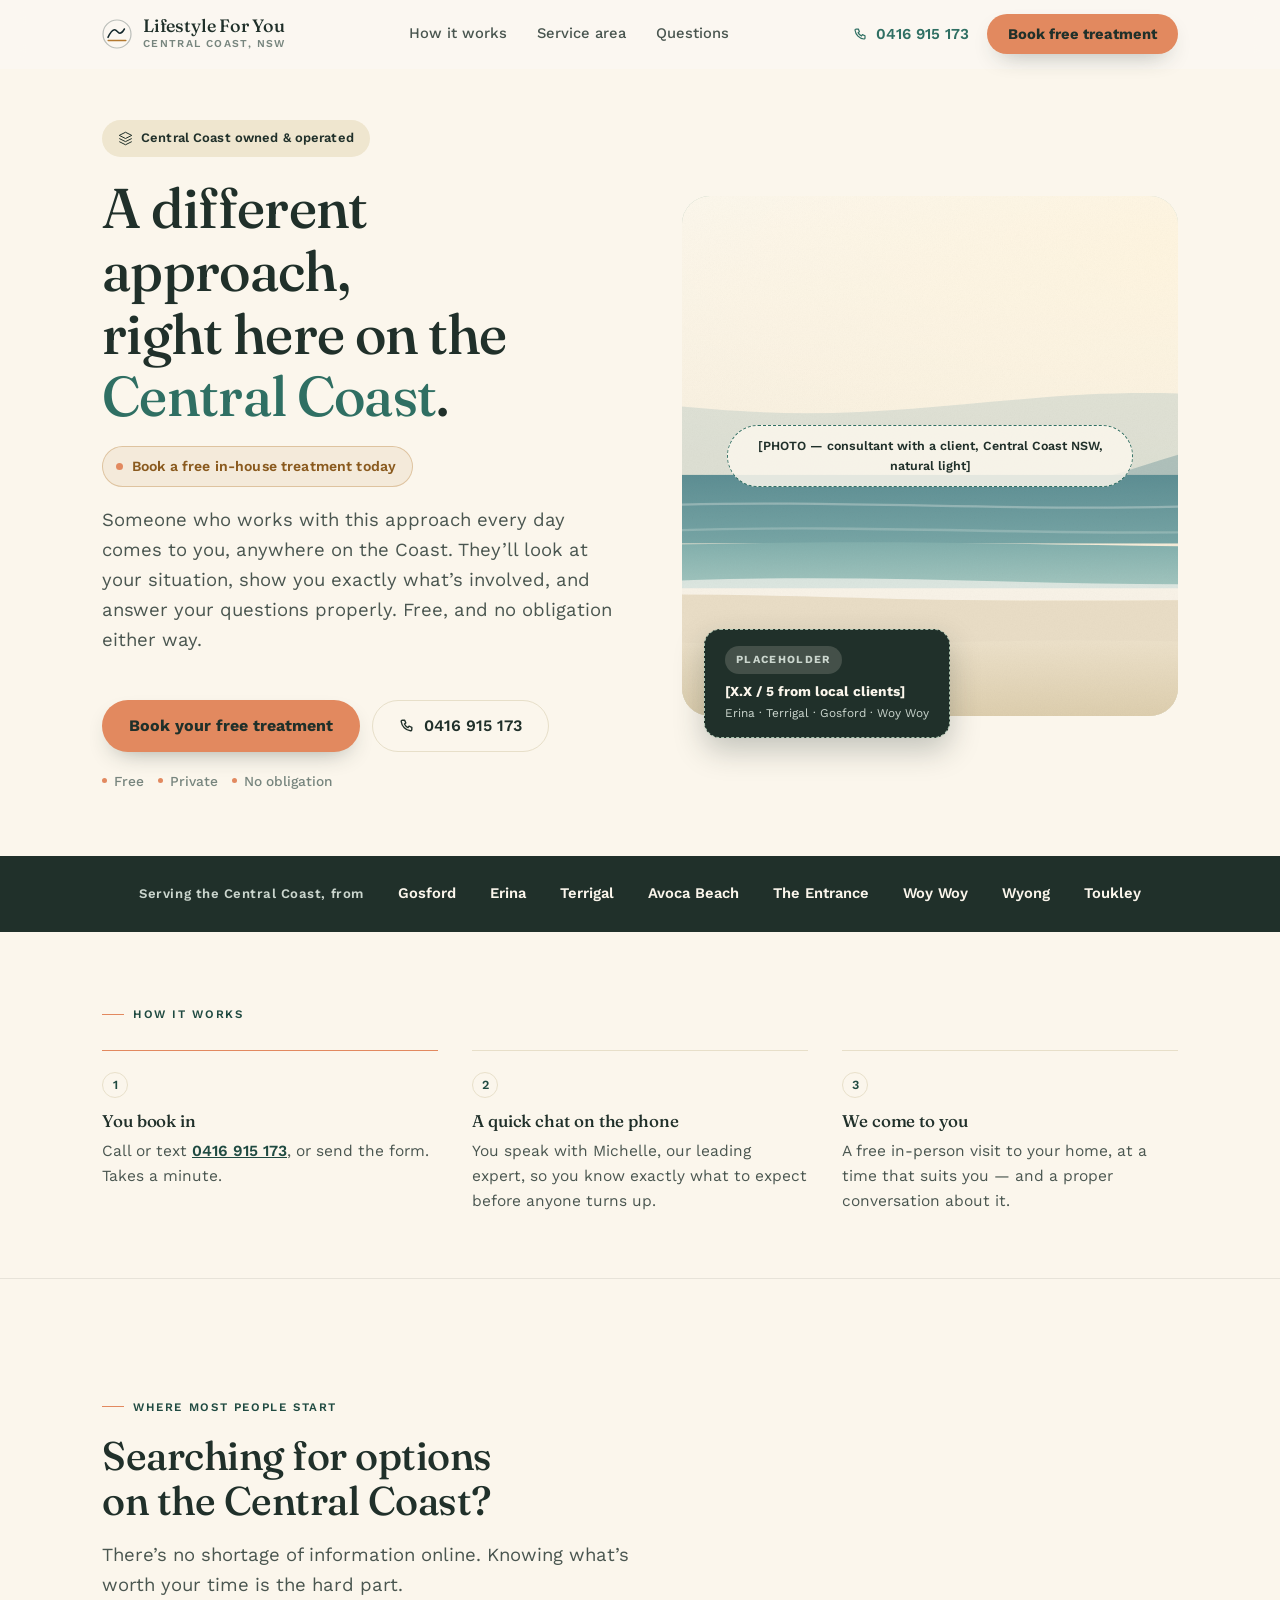
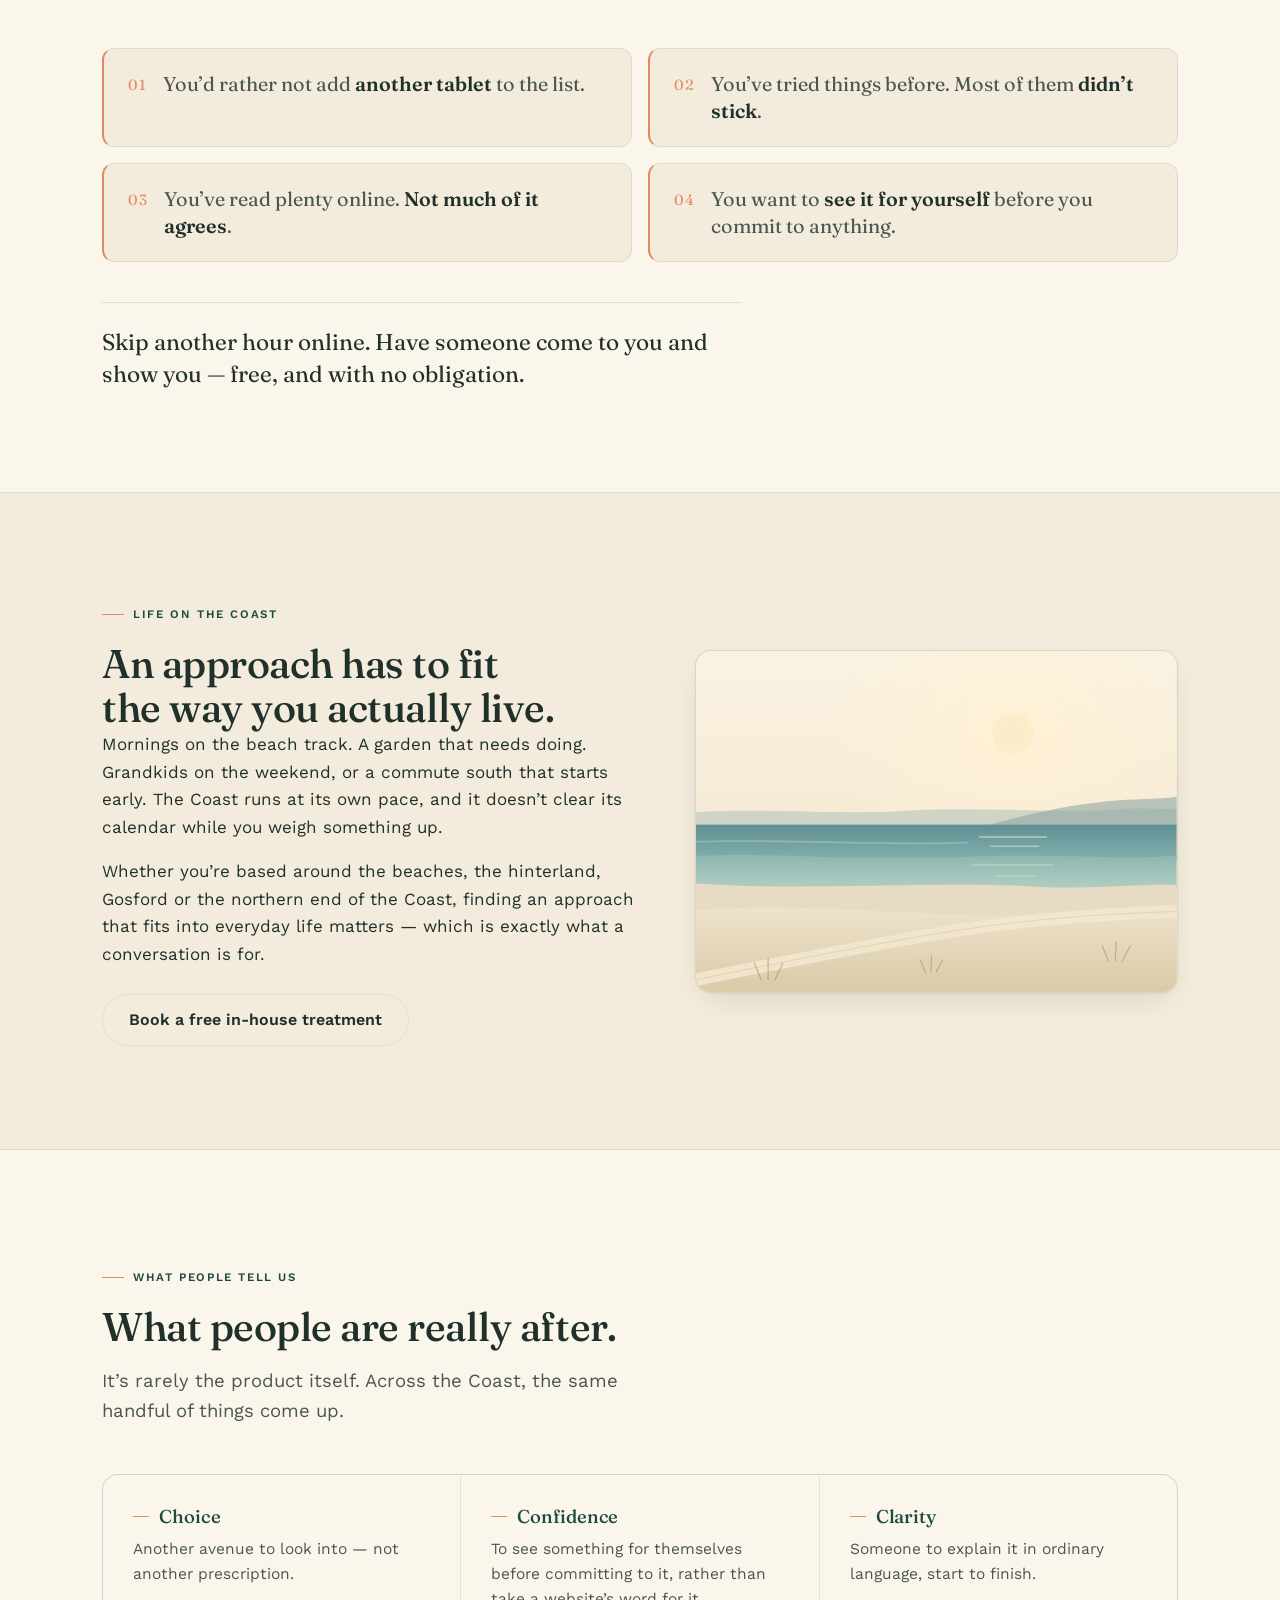
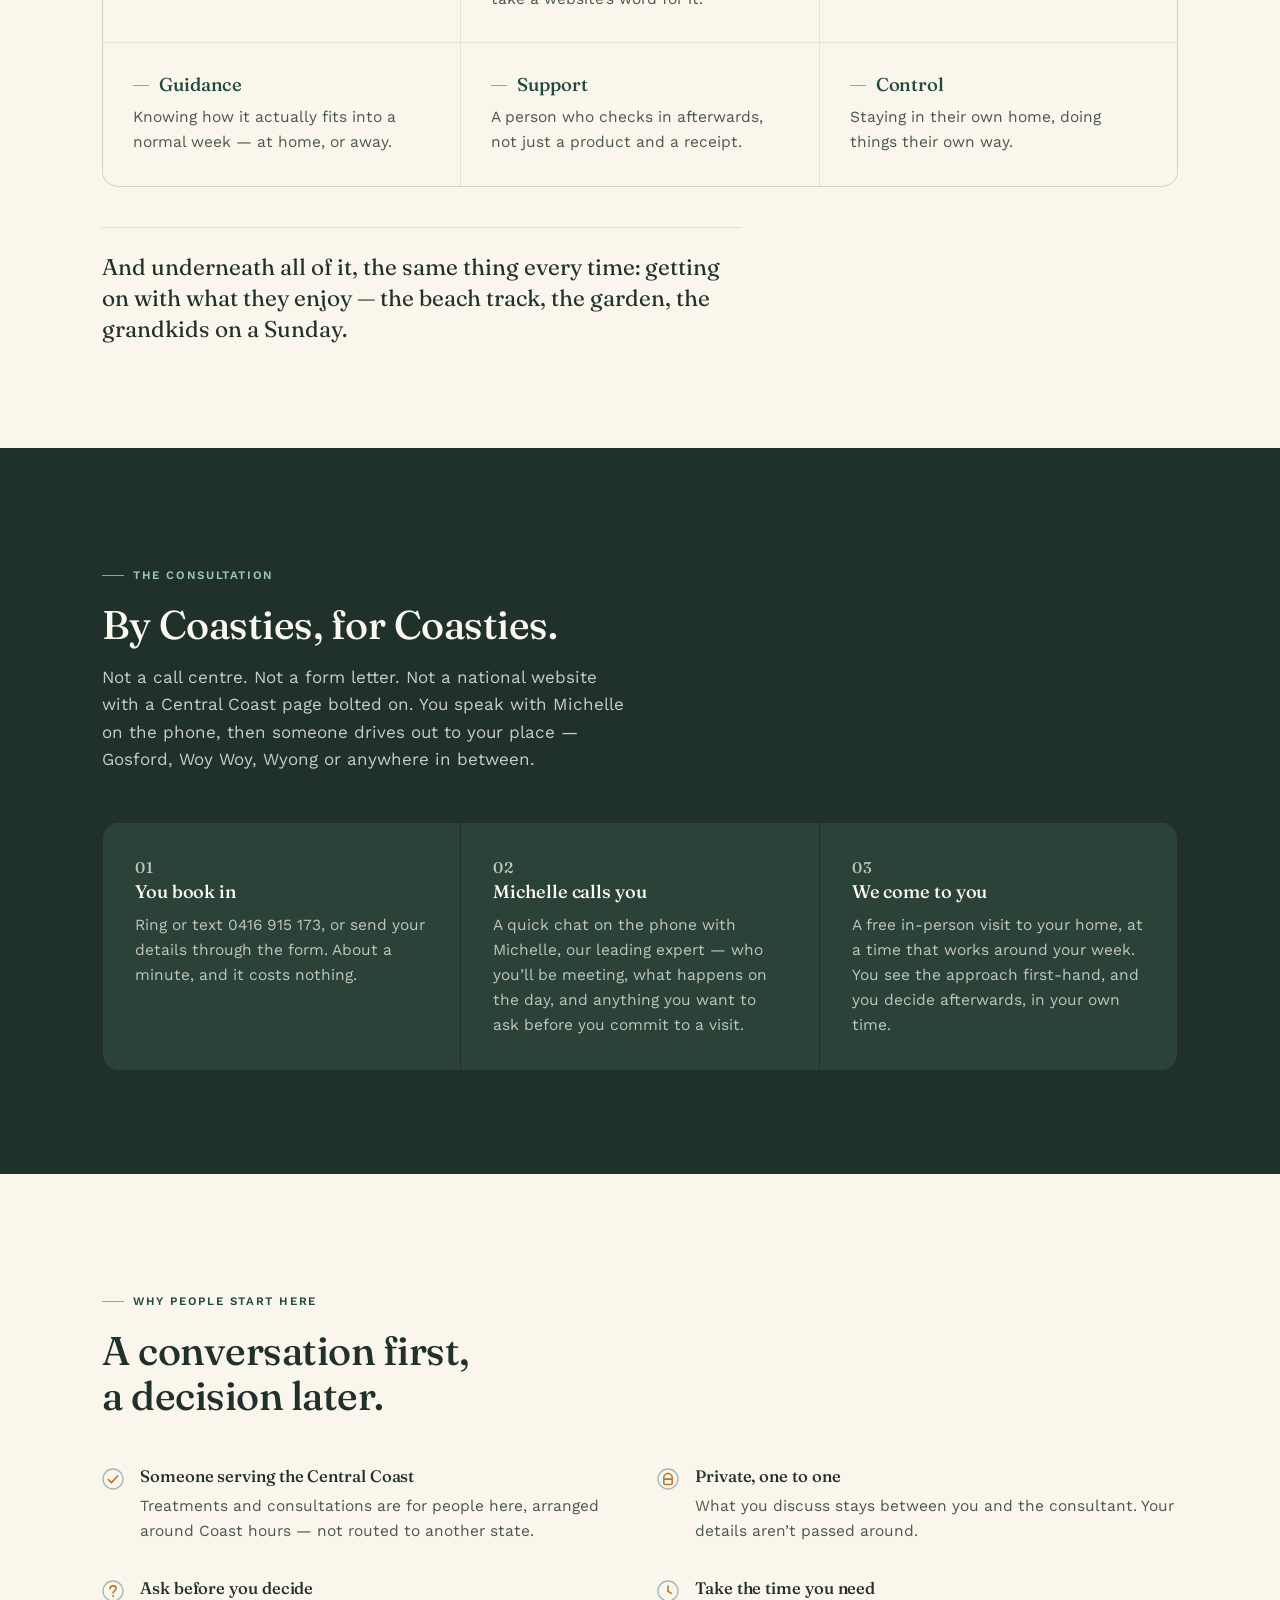
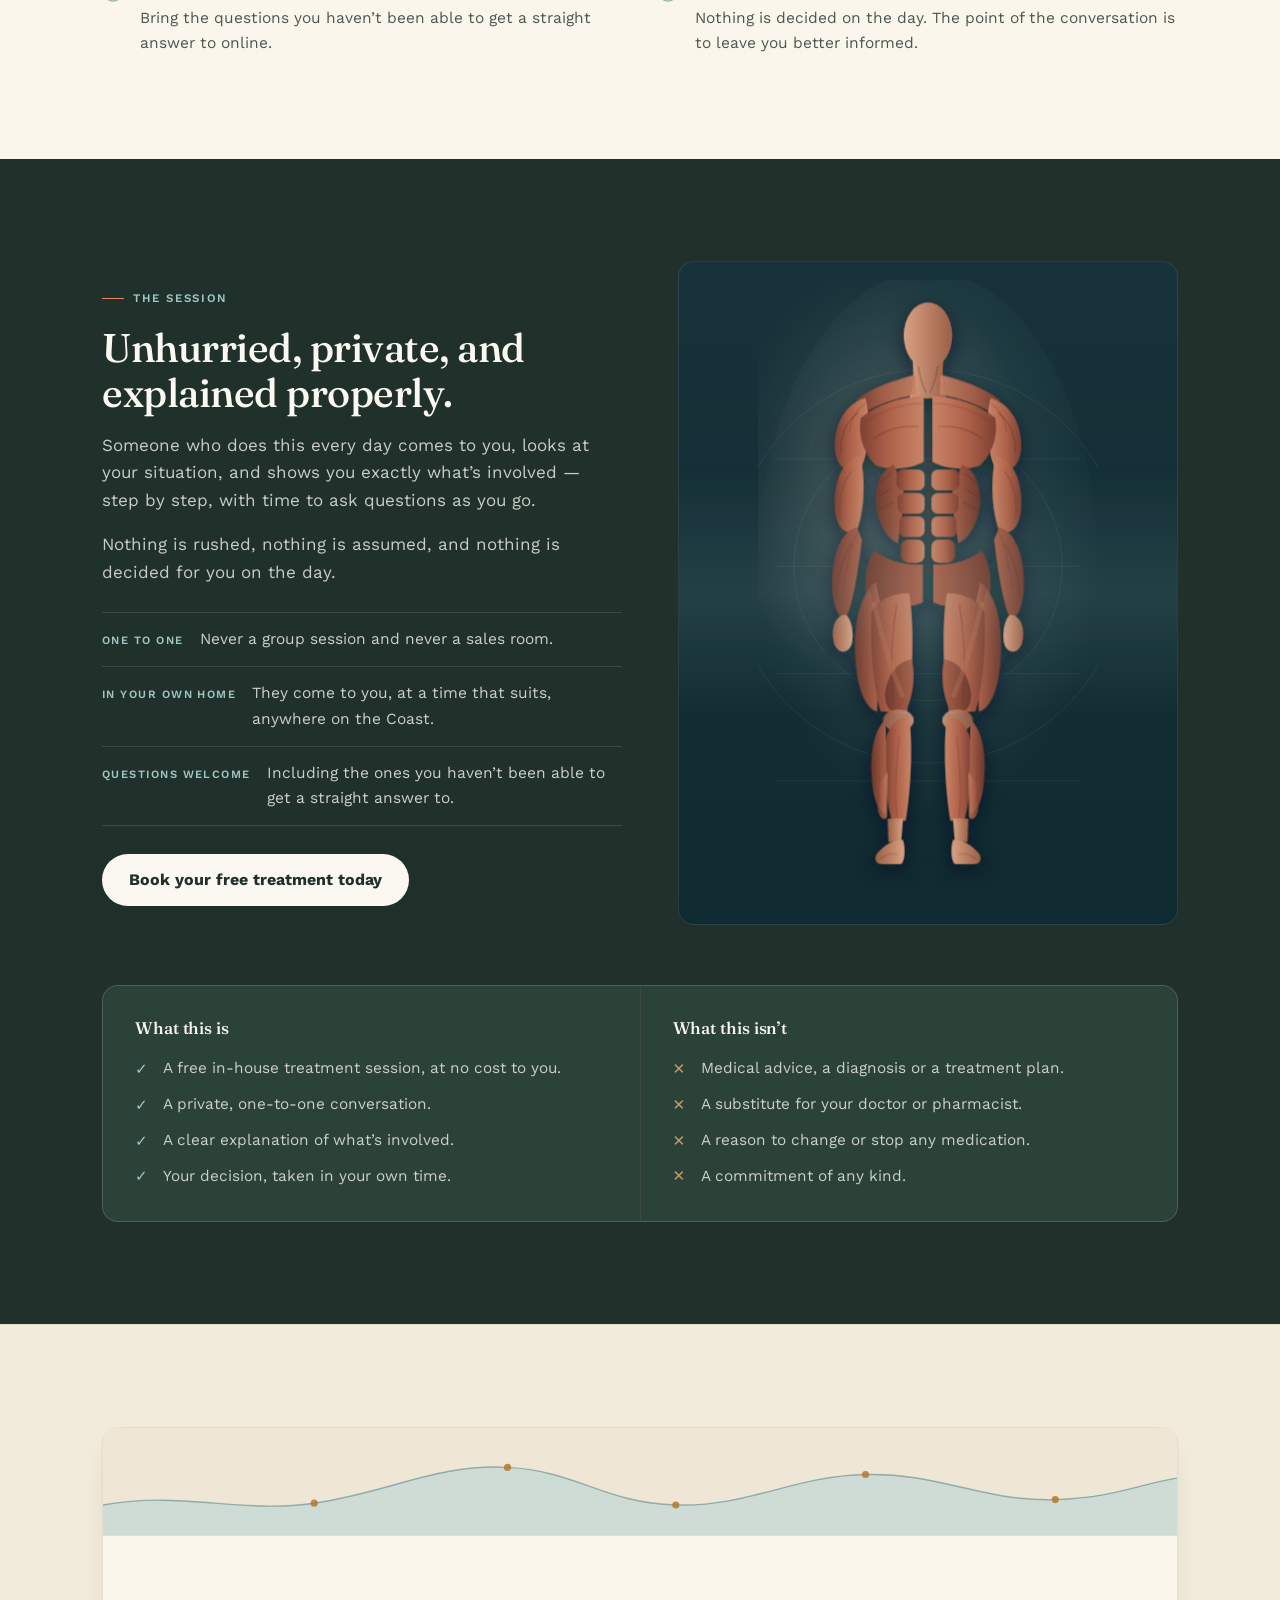
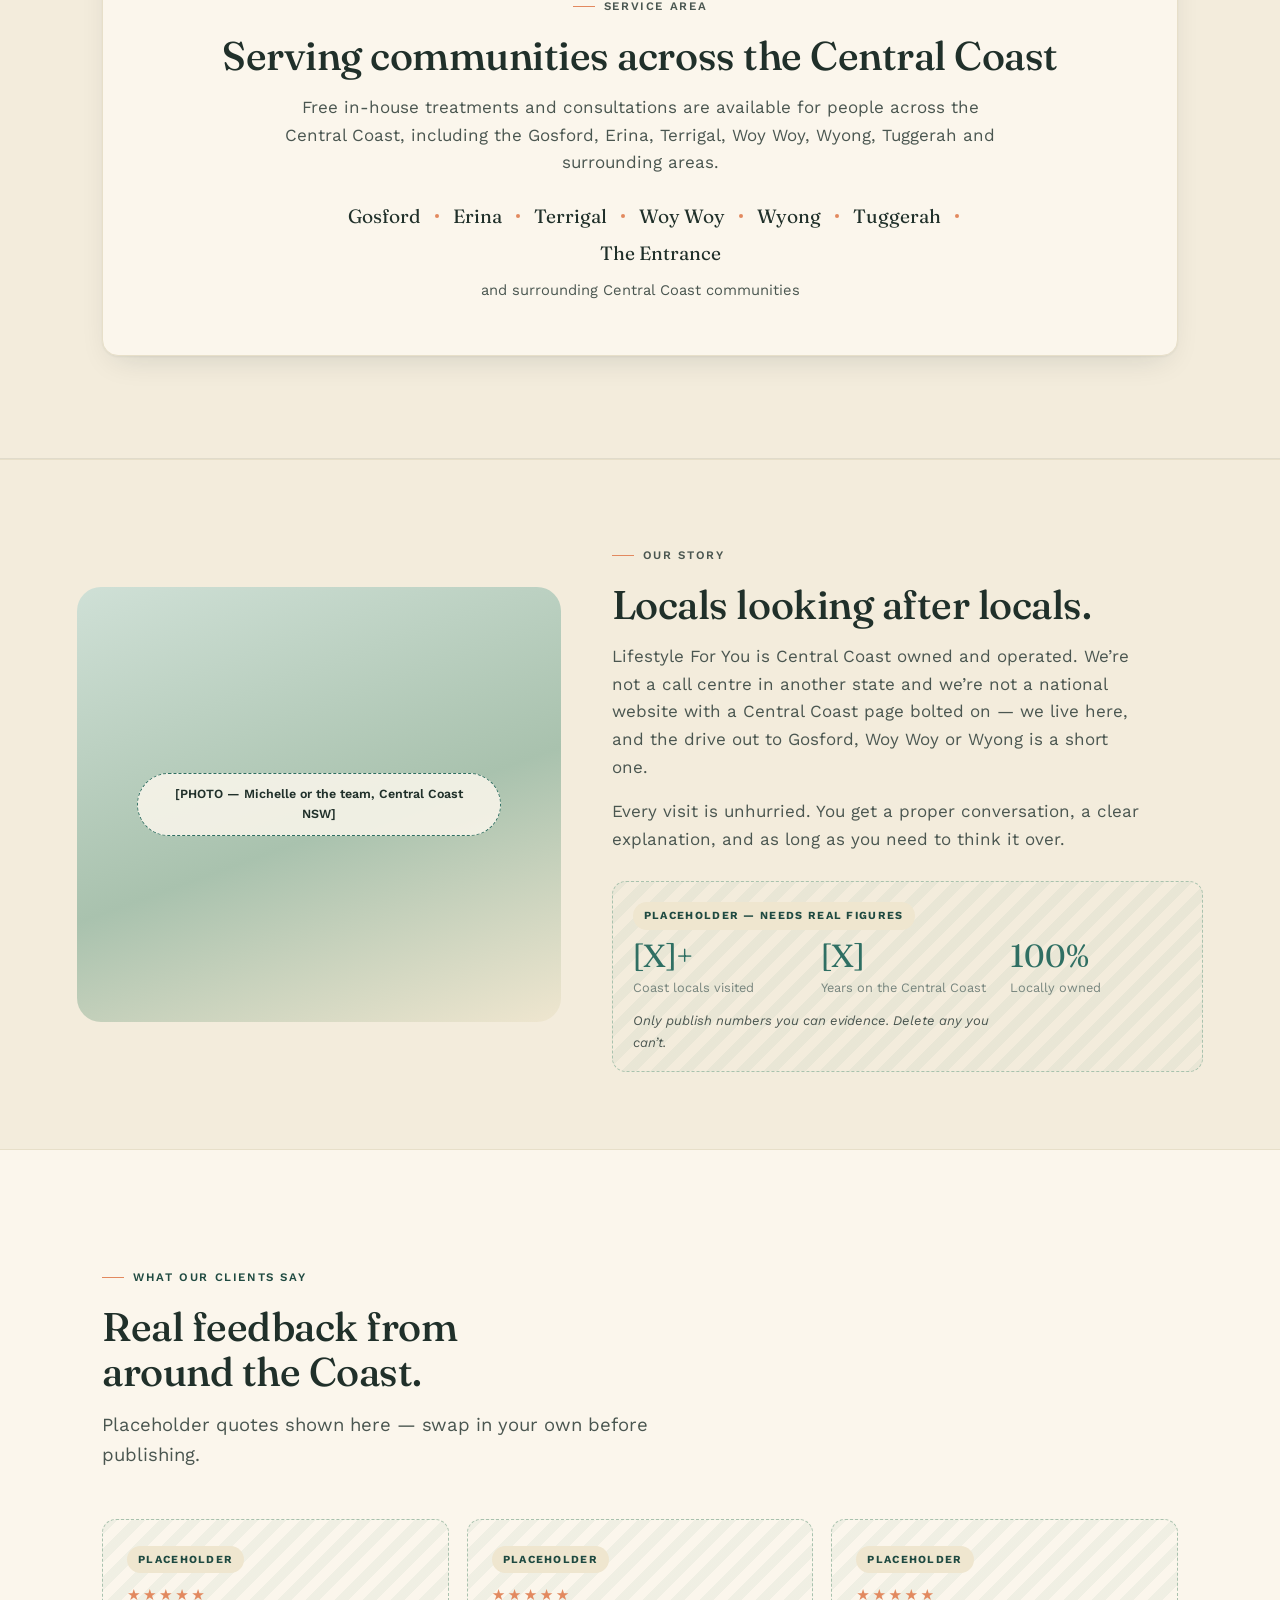
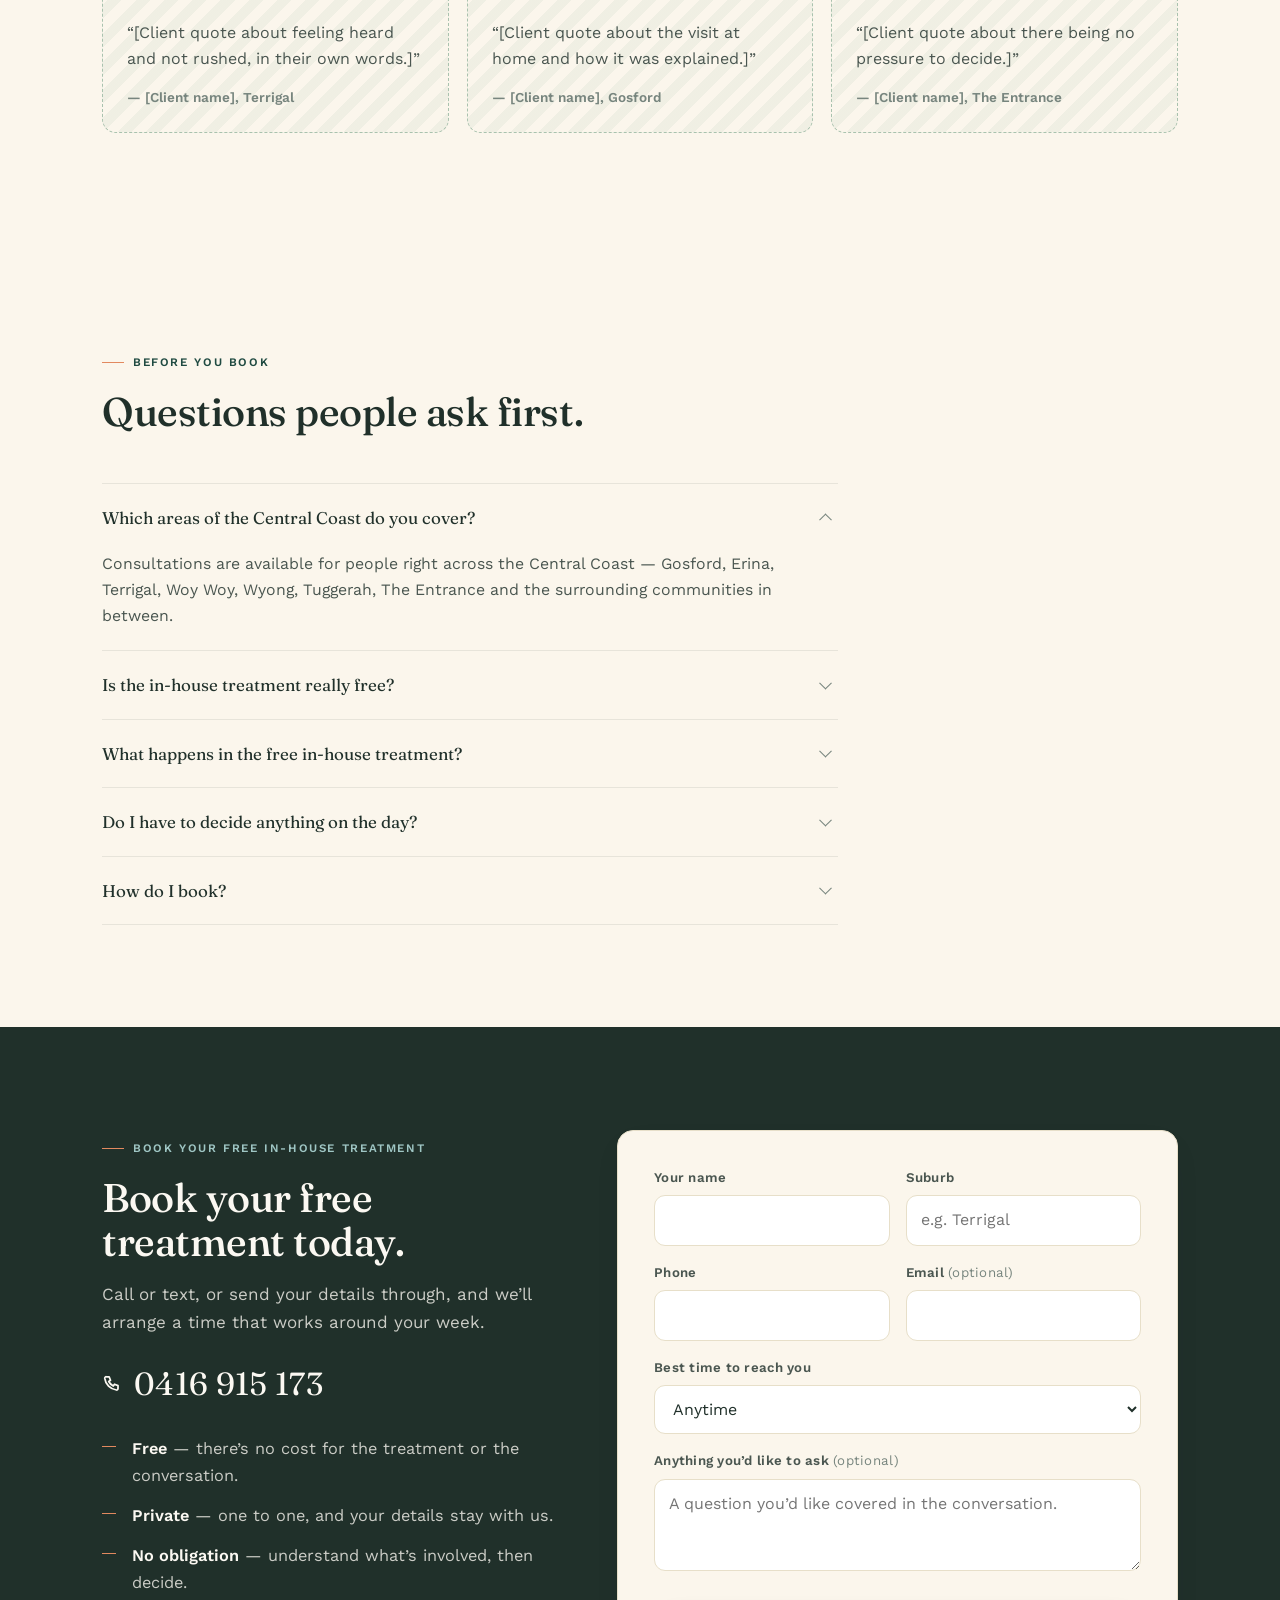
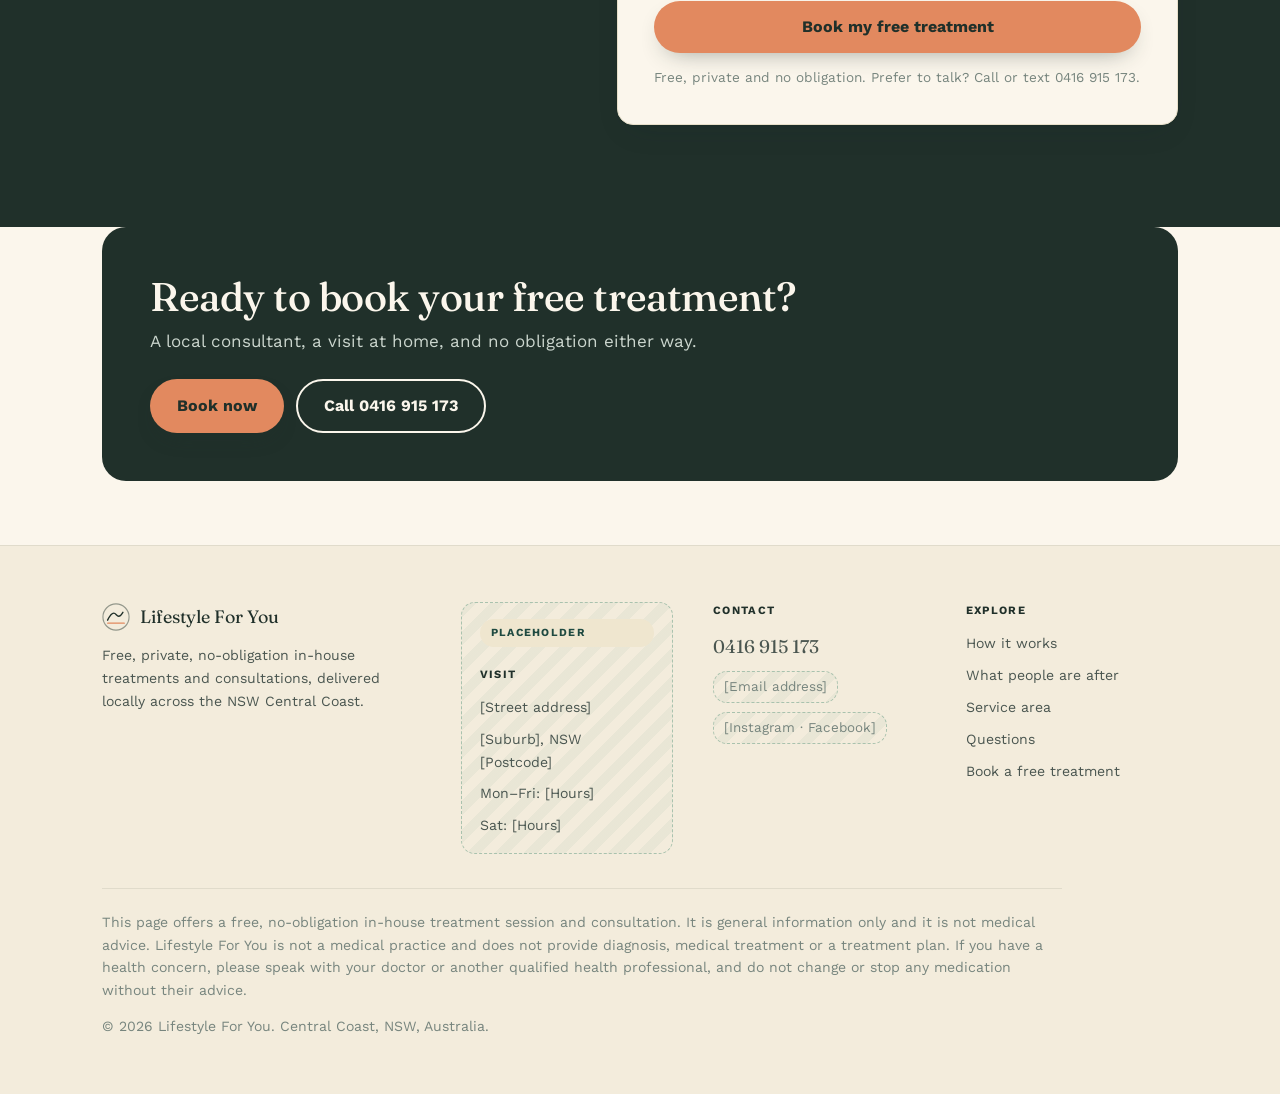
==== central-coast/index.html @ b1011943 "Rebuild the page on the supplied design Palette and type now follow the supplied template: eucalypt " ====
<!doctype html>
<html lang="en-AU">
<head>
<meta charset="utf-8">
<meta name="viewport" content="width=device-width, initial-scale=1">

<!-- =====================================================================
     CENTRAL COAST NSW — FREE CONSULTATION LANDING PAGE

     A local lead-generation page for people on the NSW Central Coast.
     The single conversion goal is a booked free, private, no-obligation
     consultation.

     COMPLIANCE NOTE (read before editing copy)
     This page deliberately makes NO therapeutic claim of any kind. It does
     not name, describe or imply a product, does not mention a condition,
     symptom, outcome or benefit, and never promises relief, treatment or
     recovery. Every call to action is about the CONVERSATION, not an
     outcome. Australian therapeutic-goods advertising rules are the reason
     for that restraint — any claim added here has to be separately
     authorised and substantiated before it goes live.

     Nothing on this page is invented. There is no street address, no
     clinic, no opening hours, no review, no award, no customer count, no
     "years serving the Coast", no affiliation. If those become genuinely
     available they must be reviewed for compliance before inclusion.

     TO CONFIGURE (search for CONFIGURE):
       1. FORM_ENDPOINT  — in the script at the foot of this file. STILL EMPTY.
                           Until it is set there is no inbox to deliver to
                           (no email address was supplied), so the form hands
                           the visitor straight to the phone instead of
                           silently losing the lead. See the script.
       2. The canonical URL and og:url below.

     Already configured: business name "Lifestyle For You", phone
     0416 915 173. There is deliberately no email address anywhere on the
     page, because none was supplied.
     ===================================================================== -->

<!-- PARKED, NOT LIVE. This page has nothing to do with Cupco — it only
     shares this repository for now. While it sits under the Cupco domain it
     must stay out of search, or it competes with, and confuses, cupco.com.au.
     REMOVE this tag the moment the page moves to its own domain: local SEO is
     a core requirement of the brief and noindex cancels all of it. -->
<meta name="robots" content="noindex, nofollow">

<title>Free In-House Treatment &amp; Consultation, Central Coast NSW | Lifestyle For You</title>
<meta name="description" content="Book a free in-house treatment and private consultation today, anywhere on the NSW Central Coast. No cost, no obligation. Serving Gosford, Erina, Terrigal, Woy Woy, Wyong, Tuggerah and surrounding communities. Call 0416 915 173.">

<!-- CONFIGURE: set to the live URL before launch. -->
<link rel="canonical" href="https://example.com/central-coast/">

<meta property="og:type" content="website">
<meta property="og:title" content="Book a Free In-House Treatment Today — Central Coast NSW | Lifestyle For You">
<meta property="og:description" content="Someone who works with this approach every day comes to you, anywhere on the Central Coast. A free in-house treatment, your questions answered properly, no obligation.">
<meta property="og:locale" content="en_AU">
<meta property="og:url" content="https://example.com/central-coast/">
<meta name="twitter:card" content="summary">

<!-- Regional signals. These describe the SERVICE AREA (a real region), not a
     premises — there is no address here to claim. -->
<meta name="geo.region" content="AU-NSW">
<meta name="geo.placename" content="Central Coast, New South Wales">
<meta name="ICBM" content="-33.4269, 151.3417">

<link rel="preconnect" href="https://fonts.googleapis.com">
<link rel="preconnect" href="https://fonts.gstatic.com" crossorigin>
<link href="https://fonts.googleapis.com/css2?family=Fraunces:ital,opsz,wght@0,9..144,400;0,9..144,500;0,9..144,600;1,9..144,500&family=Work+Sans:wght@400;500;600;700&display=swap" rel="stylesheet">

<!-- Structured data.
     Service + areaServed, not LocalBusiness-with-an-address: there is no
     premises to publish, and inventing one would be a fabrication. The
     suburbs listed are the genuine service area. No aggregateRating, no
     openingHours, no address — none of those are known. -->
<script type="application/ld+json">
{
  "@context": "https://schema.org",
  "@graph": [
    {
      "@type": "Organization",
      "@id": "https://example.com/central-coast/#org",
      "name": "Lifestyle For You",
      "telephone": "+61416915173",
      "description": "Free in-house treatments and private one-to-one consultations for people across the Central Coast of New South Wales.",
      "areaServed": {
        "@type": "GeoCircle",
        "name": "Central Coast, New South Wales",
        "geoMidpoint": { "@type": "GeoCoordinates", "latitude": -33.35, "longitude": 151.42 },
        "geoRadius": "35000"
      }
    },
    {
      "@type": "Service",
      "name": "Free in-house treatment and consultation — Central Coast NSW",
      "serviceType": "In-house treatment session and private consultation",
      "description": "A free, private, no-obligation in-house treatment and one-to-one consultation for people on the NSW Central Coast who want to experience an alternative approach first-hand, ask questions, and decide whether to explore it further.",
      "telephone": "+61416915173",
      "provider": { "@id": "https://example.com/central-coast/#org" },
      "areaServed": [
        { "@type": "AdministrativeArea", "name": "Central Coast Council, New South Wales" },
        { "@type": "Place", "name": "Gosford, NSW" },
        { "@type": "Place", "name": "Erina, NSW" },
        { "@type": "Place", "name": "Terrigal, NSW" },
        { "@type": "Place", "name": "Woy Woy, NSW" },
        { "@type": "Place", "name": "Wyong, NSW" },
        { "@type": "Place", "name": "Tuggerah, NSW" },
        { "@type": "Place", "name": "The Entrance, NSW" }
      ],
      "offers": {
        "@type": "Offer",
        "price": "0",
        "priceCurrency": "AUD",
        "description": "The in-house treatment and consultation are free and carry no obligation."
      }
    },
    {
      "@type": "FAQPage",
      "mainEntity": [
        {
          "@type": "Question",
          "name": "Which areas of the Central Coast do you cover?",
          "acceptedAnswer": { "@type": "Answer", "text": "Consultations are available for people right across the Central Coast — Gosford, Erina, Terrigal, Woy Woy, Wyong, Tuggerah, The Entrance and the surrounding communities in between." }
        },
        {
          "@type": "Question",
          "name": "Is the consultation really free?",
          "acceptedAnswer": { "@type": "Answer", "text": "Yes. The consultation is free, and there is no obligation to go any further afterwards." }
        },
        {
          "@type": "Question",
          "name": "What happens in the free in-house treatment?",
          "acceptedAnswer": { "@type": "Answer", "text": "You book in, Michelle calls you first so you know what to expect, and then someone comes to you at home at a time that suits. They look at your situation, show you first-hand what is involved, and answer your questions. You decide afterwards, in your own time." }
        },
        {
          "@type": "Question",
          "name": "Do I have to decide anything on the day?",
          "acceptedAnswer": { "@type": "Answer", "text": "No. The purpose of the session is to give you the information you need. Nothing is decided for you, and you are free to take as long as you like." }
        },
        {
          "@type": "Question",
          "name": "How do I book?",
          "acceptedAnswer": { "@type": "Answer", "text": "Call or text 0416 915 173, or send your details through the form on this page. Michelle will call you back to arrange a time that suits, and then we come to you." }
        }
      ]
    }
  ]
}
</script>

<style>
/* =========================================================================
   DESIGN NOTE

   Coastal, natural, relaxed, premium, warm, Australian — and deliberately
   NOT a tourism site. The restraint is the point: this should read as a
   considered local service, not a holiday brochure and not a national
   health template with "Central Coast" find-and-replaced into it.

   Palette is drawn from the region rather than from stock wellness green:
   a deep headland ink, bone and sand grounds, a muted sea teal for
   interactive elements, and a single warm banksia ochre used sparingly as
   the accent. Light-only by choice, with every surface painted explicitly.

   Type: Fraunces (soft optical serif) for headlines — warm and established
   without being ornate; Inter for reading and UI.

   Imagery is hand-built inline SVG, not photography. That is a deliberate
   placeholder decision: generic overseas stock would read instantly as
   wrong here, and no genuine Central Coast photography was supplied. The
   scenes are illustrative Australian coastal forms — headland, ocean,
   dune, banksia — and cost ~6KB rather than a megabyte, which keeps the
   first mobile paint fast. Replace with real Central Coast NSW photography
   when it is available (see README).
   ========================================================================= */

:root{
  /* Palette and type taken from the supplied design: eucalypt green as the
     primary, a warm terracotta accent, paper and card creams. */
  --ink:#20302A;
  --ink-2:#2B4239;
  --bone:#FBF6EC;
  --bone-2:#F3ECDC;
  --sand:#EFE6CF;
  --sand-deep:#E7DFC9;
  --sea:#2F6F63;
  --sea-deep:#1F4A41;
  --sea-tint:rgba(47,111,99,.10);
  --ochre:#E2895F;
  --sage:#A9C2AE;
  --text:#20302A;
  --text-soft:#4A5650;
  --text-faint:#77857E;
  --line:#E7DFC9;
  --line-soft:rgba(32,48,42,.09);
  --shadow:0 1px 2px rgba(18,38,43,.05),0 12px 32px -12px rgba(18,38,43,.16);
  --radius:16px;
  --maxw:1120px;
}

*,*::before,*::after{box-sizing:border-box;}

html{-webkit-text-size-adjust:100%;scroll-behavior:smooth;}
@media (prefers-reduced-motion:reduce){
  html{scroll-behavior:auto;}
  *{animation-duration:.001ms !important;transition-duration:.001ms !important;}
}

body{
  margin:0;
  background:var(--bone);
  color:var(--text);
  font-family:'Work Sans',ui-sans-serif,system-ui,-apple-system,'Segoe UI',sans-serif;
  font-size:17px;
  line-height:1.62;
  -webkit-font-smoothing:antialiased;
}

h1,h2,h3{
  font-family:'Fraunces','Iowan Old Style',Georgia,serif;
  font-weight:500;
  letter-spacing:-.012em;
  line-height:1.12;
  color:var(--ink);
  margin:0;
  text-wrap:balance;
}
h1{font-size:clamp(2.05rem,5.4vw,3.5rem);}
h2{font-size:clamp(1.62rem,3.6vw,2.5rem);}
h3{font-size:1.14rem;line-height:1.3;letter-spacing:-.005em;}
p{margin:0 0 1em 0;}
p:last-child{margin-bottom:0;}
a{color:var(--sea-deep);}

.wrap{width:100%;max-width:var(--maxw);margin:0 auto;padding:0 22px;}

.eyebrow{
  display:inline-flex;align-items:center;gap:9px;
  font-size:.72rem;font-weight:600;letter-spacing:.14em;text-transform:uppercase;
  color:var(--sea-deep);margin:0 0 18px 0;
}
.eyebrow::before{
  content:"";width:22px;height:1px;background:var(--ochre);flex:none;
}
.lede{font-size:clamp(1.02rem,1.7vw,1.16rem);color:var(--text-soft);max-width:46ch;}

/* ---------- buttons ---------- */
.btn{
  display:inline-flex;align-items:center;justify-content:center;gap:10px;
  font-family:inherit;font-size:1rem;font-weight:600;line-height:1;
  padding:17px 26px;border-radius:999px;border:1px solid transparent;
  text-decoration:none;cursor:pointer;text-align:center;
  transition:background-color .18s ease,color .18s ease,transform .18s ease,box-shadow .18s ease;
}
.btn-primary{
  background:var(--ochre);color:var(--ink);font-weight:700;
  box-shadow:0 10px 24px -12px rgba(32,48,42,.45);
}
.btn-primary:hover{background:#D5764A;transform:translateY(-1px);}
.btn-green{background:var(--sea);color:var(--bone);font-weight:600;}
.btn-green:hover{background:var(--sea-deep);transform:translateY(-1px);}
.btn-ghost{
  background:transparent;color:var(--ink);border-color:var(--sand-deep);
}
.btn-ghost:hover{background:rgba(32,48,42,.05);}
.btn-sm{padding:12px 20px;font-size:.92rem;}
.btn:focus-visible,a:focus-visible,input:focus-visible,select:focus-visible,textarea:focus-visible,summary:focus-visible{
  outline:2px solid var(--sea);outline-offset:3px;
}

.assurance{
  display:flex;flex-wrap:wrap;align-items:center;gap:6px 14px;
  margin:18px 0 0 0;font-size:.86rem;font-weight:500;color:var(--text-faint);
}
.assurance span{display:inline-flex;align-items:center;gap:7px;}
.assurance span::before{
  content:"";width:5px;height:5px;border-radius:50%;background:var(--ochre);flex:none;
}

/* ---------- header ---------- */
.site-header{
  position:sticky;top:0;z-index:60;
  background:rgba(251,248,242,.88);
  backdrop-filter:saturate(1.4) blur(12px);
  border-bottom:1px solid transparent;
  transition:border-color .2s ease;
}
.site-header.is-stuck{border-bottom-color:var(--line-soft);}
.header-inner{
  display:flex;align-items:center;justify-content:space-between;gap:20px;
  min-height:68px;
}
.wordmark{
  display:inline-flex;align-items:center;gap:11px;
  text-decoration:none;color:var(--ink);
}
.wordmark svg{flex:none;}
.wordmark b{
  font-family:'Fraunces',Georgia,serif;font-weight:500;font-size:1.12rem;
  letter-spacing:-.01em;line-height:1.1;display:block;
}
.wordmark small{
  display:block;font-size:.66rem;white-space:nowrap;font-weight:600;letter-spacing:.13em;
  text-transform:uppercase;color:var(--text-faint);
}
.header-nav{display:flex;align-items:center;gap:30px;}
.header-nav a{
  font-size:.92rem;font-weight:500;color:var(--text-soft);text-decoration:none;
}
.header-nav a:hover{color:var(--ink);}

/* ---------- hero, in the supplied two-column form ---------- */
.hero{background:var(--bone);padding:clamp(28px,4vw,60px) 0 clamp(36px,5vw,72px) 0;}
.hero-grid{display:grid;grid-template-columns:1fr;gap:clamp(28px,4vw,56px);align-items:center;}
@media (min-width:940px){.hero-grid{grid-template-columns:1.02fr .98fr;gap:64px;}}
.hero-copy{display:flex;flex-direction:column;align-items:flex-start;}
.badge{
  display:inline-flex;align-items:center;gap:8px;
  background:var(--sand);border-radius:999px;padding:8px 16px;
  font-size:.81rem;font-weight:600;letter-spacing:.01em;color:var(--ink);
  margin:0 0 20px 0;
}
.hero h1{margin-bottom:18px;}
.hero h1 em{font-style:normal;color:var(--sea);}
.hero .lede{max-width:34rem;}
.hero-cta{display:flex;flex-wrap:wrap;gap:12px;margin-top:26px;}
.hero-visual{position:relative;}
.hero-photo{
  position:relative;width:100%;height:clamp(260px,42vw,520px);
  border-radius:28px;overflow:hidden;background:var(--sage);
  display:flex;align-items:center;justify-content:center;
}
.hero-art{position:absolute;inset:0;width:100%;height:100%;display:block;}
.photo-tag{
  position:relative;z-index:1;max-width:82%;text-align:center;
  font-size:.78rem;font-weight:600;color:var(--ink);
  background:rgba(251,246,236,.86);padding:10px 18px;border-radius:999px;
  border:1.5px dashed var(--sea);
}
.review-chip.ph{
  position:absolute;left:22px;bottom:-22px;
  background:var(--ink);color:var(--bone);border-radius:16px;
  padding:14px 20px;box-shadow:0 12px 30px rgba(32,48,42,.25);
  border-color:var(--sage);
}
.review-chip .big{font-size:.86rem;font-weight:700;}
.review-chip .small{font-size:.74rem;color:#CBD6CE;margin-top:2px;}
.review-chip .ph-tag{background:rgba(251,246,236,.16);color:#CBD6CE;margin-bottom:6px;}

/* ---------- suburb strip ---------- */
.strip{
  background:var(--ink);display:flex;flex-wrap:wrap;
  align-items:center;justify-content:center;gap:14px 34px;
  padding:26px 22px;
}
.strip-label{color:#CBD6CE;font-size:.82rem;font-weight:600;letter-spacing:.04em;}
.suburb{color:var(--bone);font-size:.92rem;font-weight:600;}

/* ---------- generic sections ---------- */
section{position:relative;}
.band{padding:clamp(56px,8vw,104px) 0;}
.band-sand{background:var(--bone-2);border-top:1px solid var(--line-soft);border-bottom:1px solid var(--line-soft);}
.band-ink{background:var(--ink);color:rgba(251,248,242,.82);}
.band-ink h2,.band-ink h3{color:#FBF8F2;}
.band-ink .eyebrow{color:#9FC6C4;}
.band-ink .eyebrow::before{background:var(--ochre);}
.section-head{max-width:38rem;margin-bottom:clamp(30px,4vw,48px);}
.section-head p{margin-top:16px;}



/* ---------- placeholders ----------
   Nothing in a .ph block is real. Each one is a slot waiting for something
   the business actually has: a photo, a rating, a review, a number, an
   address. They are styled to look unfinished on purpose — dashed, muted,
   bracketed — so this page cannot be mistaken for ready to publish. Fill
   them in or delete the block; never leave one live.
   The README lists every one. */
.ph{
  position:relative;
  border:1.5px dashed var(--sage);
  background:repeating-linear-gradient(135deg,rgba(169,194,174,.13) 0 10px,transparent 10px 20px);
  border-radius:14px;color:var(--text-faint);
}
.ph-tag{
  display:inline-block;font-size:.68rem;font-weight:700;letter-spacing:.12em;
  text-transform:uppercase;color:var(--sea-deep);
  background:var(--sand);border-radius:999px;padding:5px 11px;margin-bottom:10px;
}
.ph-note{
  font-size:.82rem;color:var(--text-faint);font-style:italic;margin:12px 0 0 0;
}

/* ---------- how it works ---------- */
.band-flow{padding:clamp(40px,5vw,64px) 0;border-bottom:1px solid var(--line-soft);}
.band-flow .eyebrow{margin-bottom:26px;}
.flow{
  list-style:none;margin:0;padding:0;
  display:grid;grid-template-columns:1fr;gap:26px;counter-reset:flow;
}
@media (min-width:820px){
  .flow{grid-template-columns:repeat(3,1fr);gap:0 34px;}
}
.flow li{position:relative;padding-top:20px;}
/* The hairline that joins the steps, drawn only where there is a next step */
.flow li::before{
  content:"";position:absolute;left:0;right:0;top:0;height:1px;background:var(--line);
}
.flow li:first-child::before{background:var(--ochre);}
.flow-n{
  display:inline-flex;align-items:center;justify-content:center;
  width:26px;height:26px;border-radius:50%;
  border:1px solid var(--line);background:var(--bone);
  font-size:.78rem;font-weight:600;color:var(--sea-deep);
  margin-bottom:12px;
}
.flow h3{font-size:1.06rem;margin-bottom:7px;}
.flow p{margin:0;font-size:.97rem;color:var(--text-soft);}
.flow a{font-weight:600;white-space:nowrap;}

/* ---------- searching / problem framing ---------- */
.points{
  display:grid;gap:14px;margin:0;padding:0;list-style:none;max-width:44rem;
}
.points li{
  position:relative;padding:0 0 0 30px;color:var(--text-soft);
  font-size:1.02rem;
}
.points li::before{
  content:"";position:absolute;left:0;top:.62em;
  width:14px;height:1px;background:var(--ochre);
}
.points li strong{color:var(--ink);font-weight:600;}
.pull{
  margin:clamp(28px,4vw,40px) 0 0 0;padding:24px 0 0 0;
  border-top:1px solid var(--line);
  max-width:40rem;
  font-family:'Fraunces',Georgia,serif;font-size:clamp(1.14rem,2.3vw,1.42rem);
  line-height:1.38;color:var(--ink);
}



/* ---------- pain points ---------- */
.painpoints{
  list-style:none;margin:0;padding:0;
  display:grid;grid-template-columns:1fr;gap:14px;
}
@media (min-width:720px){.painpoints{grid-template-columns:repeat(2,1fr);gap:16px;}}
.painpoints li{
  position:relative;
  display:flex;align-items:flex-start;gap:16px;
  padding:22px 24px;
  background:var(--bone-2);
  border:1px solid var(--line-soft);
  border-left:2px solid var(--ochre);
  border-radius:12px;
  transition:transform .2s ease,box-shadow .2s ease,background-color .2s ease;
}
.painpoints li:hover{
  transform:translateY(-2px);
  background:var(--bone);
  box-shadow:var(--shadow);
}
.pp-n{
  flex:none;font-family:'Fraunces',Georgia,serif;font-size:.92rem;
  color:var(--ochre);letter-spacing:.06em;padding-top:.22em;
}
.painpoints p{
  margin:0;
  font-family:'Fraunces',Georgia,serif;
  font-size:clamp(1.06rem,1.9vw,1.24rem);
  line-height:1.34;color:var(--text-soft);
}
.painpoints strong{font-weight:600;color:var(--ink);}
@media (prefers-reduced-motion:reduce){.painpoints li:hover{transform:none;}}

/* ---------- what people are after ---------- */
.want-grid{display:grid;grid-template-columns:1fr;gap:1px;background:var(--line-soft);
  border:1px solid var(--line-soft);border-radius:var(--radius);overflow:hidden;}
@media (min-width:640px){.want-grid{grid-template-columns:repeat(2,1fr);}}
@media (min-width:960px){.want-grid{grid-template-columns:repeat(3,1fr);}}
.want-item{background:var(--bone);padding:clamp(22px,2.6vw,30px);}
.want-item h3{
  font-size:1.16rem;margin-bottom:8px;color:var(--sea-deep);
  display:flex;align-items:center;gap:10px;
}
.want-item h3::before{
  content:"";width:16px;height:1px;background:var(--ochre);flex:none;
}
.want-item p{margin:0;font-size:.97rem;color:var(--text-soft);}

/* ---------- lifestyle / local identity ---------- */
.split{
  display:grid;grid-template-columns:1fr;gap:clamp(30px,5vw,60px);align-items:center;
}
@media (min-width:880px){
  .split{grid-template-columns:1.05fr .95fr;}
  .split.reverse > *:first-child{order:2;}
}
.scene-card{
  border-radius:var(--radius);overflow:hidden;background:var(--sand);
  border:1px solid var(--line-soft);box-shadow:var(--shadow);
}
.scene-card svg{display:block;width:100%;height:auto;}

/* ---------- consultation steps ---------- */
.steps{
  display:grid;grid-template-columns:1fr;gap:1px;
  background:var(--line-soft);border:1px solid var(--line-soft);
  border-radius:var(--radius);overflow:hidden;
}
@media (min-width:760px){.steps{grid-template-columns:repeat(3,1fr);}}
.step{background:var(--bone);padding:clamp(24px,3vw,32px);}
.band-ink .step{background:var(--ink-2);}
.step-n{
  font-family:'Fraunces',Georgia,serif;font-size:.95rem;font-weight:500;
  color:var(--ochre);margin:0 0 14px 0;letter-spacing:.06em;
}
.step h3{margin-bottom:9px;}
.step p{font-size:.97rem;color:var(--text-soft);margin:0;}
.band-ink .step p{color:rgba(251,248,242,.72);}

/* ---------- trust ---------- */
.trust-grid{display:grid;grid-template-columns:1fr;gap:clamp(22px,3vw,34px);}
@media (min-width:700px){.trust-grid{grid-template-columns:repeat(2,1fr);}}
.trust-item{display:flex;gap:16px;align-items:flex-start;}
.trust-item svg{flex:none;margin-top:2px;}
.trust-item h3{margin-bottom:6px;font-size:1.04rem;}
.trust-item p{margin:0;font-size:.97rem;color:var(--text-soft);}

/* ---------- service area ---------- */
.area-card{
  background:var(--bone);border:1px solid var(--line);border-radius:var(--radius);
  box-shadow:var(--shadow);overflow:hidden;
}
.area-body{padding:clamp(28px,4.5vw,52px);text-align:center;}
.area-body h2{margin-bottom:16px;}
.area-body > p{margin-left:auto;margin-right:auto;max-width:46rem;color:var(--text-soft);}
.area-list{
  display:flex;flex-wrap:wrap;justify-content:center;align-items:center;
  gap:10px 0;margin:26px auto 0 auto;max-width:44rem;
  font-family:'Fraunces',Georgia,serif;font-size:clamp(1rem,2vw,1.2rem);
  color:var(--ink);line-height:1.4;
}
.area-list li{list-style:none;display:inline-flex;align-items:center;}
.area-list li:not(:last-child)::after{
  content:"";width:4px;height:4px;border-radius:50%;background:var(--ochre);
  margin:0 14px;flex:none;
}
.area-more{
  margin:12px 0 0 0;font-size:.92rem;color:var(--text-faint);
}
.area-coast{display:block;width:100%;height:auto;background:var(--sand);}

/* ---------- faq ---------- */
.faq{max-width:46rem;}
.faq details{border-bottom:1px solid var(--line-soft);}
.faq details:first-of-type{border-top:1px solid var(--line-soft);}
.faq summary{
  list-style:none;cursor:pointer;padding:20px 40px 20px 0;position:relative;
  font-family:'Fraunces',Georgia,serif;font-size:1.06rem;color:var(--ink);
}
.faq summary::-webkit-details-marker{display:none;}
.faq summary::after{
  content:"";position:absolute;right:8px;top:50%;width:9px;height:9px;
  border-right:1.5px solid var(--text-faint);border-bottom:1.5px solid var(--text-faint);
  transform:translateY(-70%) rotate(45deg);transition:transform .2s ease;
}
.faq details[open] summary::after{transform:translateY(-30%) rotate(225deg);}
.faq .faq-a{padding:0 0 22px 0;color:var(--text-soft);font-size:.99rem;max-width:44rem;}

/* ---------- booking ---------- */
.book-grid{display:grid;grid-template-columns:1fr;gap:clamp(30px,5vw,56px);align-items:start;}
@media (min-width:940px){.book-grid{grid-template-columns:.9fr 1.1fr;}}
.form-card{
  background:var(--bone);border:1px solid var(--line);border-radius:var(--radius);
  padding:clamp(24px,3.5vw,36px);box-shadow:var(--shadow);
}
.field{margin-bottom:16px;}
.field label{
  display:block;font-size:.83rem;font-weight:600;letter-spacing:.02em;
  color:var(--text-soft);margin-bottom:7px;
}
.field .opt{color:var(--text-faint);font-weight:400;}
.field input,.field select,.field textarea{
  width:100%;padding:13px 14px;border-radius:11px;
  border:1.5px solid var(--line);background:#fff;color:var(--text);
  font-family:inherit;
  /* 16px minimum: iOS Safari zooms a focused control with smaller text and
     never zooms back out. */
  font-size:16px;line-height:1.4;
}
.field textarea{min-height:92px;resize:vertical;}
.field input:focus,.field select:focus,.field textarea:focus{
  border-color:var(--sea);outline:none;box-shadow:0 0 0 3px var(--sea-tint);
}
.field input.err,.field select.err{border-color:#B4453A;}
.field-row{display:grid;grid-template-columns:1fr;gap:0 16px;}
@media (min-width:560px){.field-row{grid-template-columns:1fr 1fr;}}
.form-note{font-size:.85rem;color:var(--text-faint);margin:14px 0 0 0;line-height:1.5;}
.form-card .btn{width:100%;margin-top:6px;}
.form-ok{
  display:none;text-align:center;padding:20px 0;
}
.form-ok h3{margin-bottom:10px;}
.form-ok p{color:var(--text-soft);margin:0;}
.is-sent .form-live{display:none;}
.is-sent .form-ok{display:block;}
.book-aside .points li{color:rgba(251,248,242,.78);}
.book-aside .points li strong{color:#FBF8F2;}
.book-aside .points li::before{background:var(--ochre);}


/* ---------- about ---------- */
.about{
  display:grid;grid-template-columns:1fr;gap:clamp(28px,4vw,56px);
  align-items:center;background:var(--bone-2);
  border-top:1px solid var(--line);border-bottom:1px solid var(--line);
  padding:clamp(40px,6vw,80px) 22px;
}
@media (min-width:920px){
  .about{grid-template-columns:.9fr 1.1fr;padding-left:clamp(22px,6vw,90px);padding-right:clamp(22px,6vw,90px);}
}
.about-photo{
  min-height:clamp(260px,34vw,440px);border-radius:24px;
  background:linear-gradient(160deg,#CFE0D6 0%,var(--sage) 55%,var(--sand) 100%);
  display:flex;align-items:center;justify-content:center;padding:20px;
}
.about-copy h2{margin-bottom:16px;}
.about-copy p{color:var(--text-soft);max-width:48ch;}
.stats{margin-top:28px;padding:18px 20px;}
.stat-row{display:grid;grid-template-columns:repeat(3,1fr);gap:16px;}
.stat .num{font-family:'Fraunces',Georgia,serif;font-size:clamp(1.5rem,3vw,2rem);color:var(--sea);line-height:1;}
.stat-label{font-size:.8rem;color:var(--text-faint);margin-top:6px;}

/* ---------- testimonials ---------- */
.testi-grid{display:grid;grid-template-columns:1fr;gap:18px;}
@media (min-width:820px){.testi-grid{grid-template-columns:repeat(3,1fr);}}
.testi-card{padding:24px;}
.testi-card .stars{color:var(--ochre);letter-spacing:.16em;font-size:.95rem;margin-bottom:12px;}
.testi-card p{font-size:1rem;color:var(--text-soft);margin:0 0 14px 0;}
.testi-name{font-size:.85rem;font-weight:600;color:var(--text-faint);}

/* ---------- closing banner ---------- */
.cta-banner{
  background:var(--ink);color:var(--bone);border-radius:24px;
  padding:clamp(28px,4vw,48px);
  display:flex;flex-wrap:wrap;gap:24px;align-items:center;justify-content:space-between;
}
.cta-banner h2{color:var(--bone);margin-bottom:8px;}
.cta-banner p{color:#CBD6CE;margin:0;}
.cta-buttons{display:flex;flex-wrap:wrap;gap:12px;}
.btn-outline{background:transparent;color:var(--bone);border:2px solid var(--bone);font-weight:700;}
.btn-outline:hover{background:rgba(251,246,236,.12);}

/* ---------- footer ---------- */
.site-footer{
  background:var(--bone-2);border-top:1px solid var(--line-soft);
  padding:clamp(38px,5vw,56px) 0 calc(clamp(38px,5vw,56px) + env(safe-area-inset-bottom));
  font-size:.88rem;color:var(--text-faint);
}
.disclaimer{
  border-top:1px solid var(--line-soft);padding-top:22px;margin:0;
  max-width:60rem;line-height:1.6;
}
.footer-legal{margin:14px 0 0 0;}


.foot-grid{
  display:grid;grid-template-columns:1fr;gap:28px;margin-bottom:34px;
}
@media (min-width:700px){.foot-grid{grid-template-columns:repeat(2,1fr);gap:32px;}}
@media (min-width:1000px){.foot-grid{grid-template-columns:1.5fr 1fr 1fr 1fr;gap:40px;}}
.foot-col{display:flex;flex-direction:column;gap:9px;font-size:.88rem;color:var(--text-soft);}
.foot-col.ph{padding:16px 18px;}
.foot-title{
  font-size:.7rem;font-weight:700;letter-spacing:.12em;text-transform:uppercase;
  color:var(--ink);margin-bottom:3px;
}
.foot-col a{color:var(--text-soft);text-decoration:none;}
.foot-col a:hover{color:var(--sea-deep);}
.foot-brand p{margin:0;max-width:34ch;}
.foot-logo{
  display:flex;align-items:center;gap:10px;color:var(--ink);
  font-family:'Fraunces',Georgia,serif;font-size:1.12rem;margin-bottom:4px;
}
.ph-inline{
  display:inline-block;padding:4px 10px;font-size:.84rem;width:fit-content;
}

/* ---------- mobile sticky CTA ---------- */
.sticky-cta{
  display:none;
  position:fixed;left:0;right:0;bottom:0;z-index:70;
  padding:10px 14px calc(10px + env(safe-area-inset-bottom)) 14px;
  background:rgba(251,248,242,.94);
  backdrop-filter:saturate(1.4) blur(12px);
  border-top:1px solid var(--line-soft);
  transform:translateY(0);transition:transform .25s ease;
}
.sticky-cta.is-hidden{transform:translateY(120%);}
.sticky-cta .btn{width:100%;padding:15px 20px;}
.sticky-cta small{
  display:block;text-align:center;margin-top:6px;
  font-size:.74rem;color:var(--text-faint);letter-spacing:.02em;
}

@media (max-width:719px){
  body{font-size:16.5px;}
  .header-nav{display:none;}
  /* The sticky bar already carries the CTA on phones; a second one in the
     header only crowds the wordmark and wraps to two lines. */
  .site-header .btn{display:none;}
  .sticky-cta{display:block;}
  /* Clear the sticky bar so the last content is never trapped behind it. */
  .site-footer{padding-bottom:calc(120px + env(safe-area-inset-bottom));}

  /* FIRST VIEWPORT CONTRACT (phones)
     Central Coast + another approach + free consultation, all visible
     without a scroll. The copy column comes first and the photo panel
     stacks under it, so nothing competes with the CTA above the fold. */
  .hero{padding:18px 0 28px 0;}
  .hero-grid{gap:24px;}
  .hero h1{font-size:clamp(1.86rem,8vw,2.4rem);margin-bottom:12px;}
  .hero .lede{font-size:1rem;}
  .badge{font-size:.76rem;padding:7px 13px;margin-bottom:14px;}
  .hero-cta{margin-top:20px;}
  .hero-cta .btn{width:100%;}
  .hero-photo{height:230px;border-radius:22px;}
  .review-chip{left:14px;right:14px;bottom:-18px;}
  .photo-tag{font-size:.72rem;}
  .strip{gap:10px 20px;padding:22px 18px;}
  .strip-label{width:100%;text-align:center;}
}
/* Narrow phones: the wordmark's second line is the first thing to go — the
   hero eyebrow says "Central Coast, NSW" immediately below it anyway, and
   the number must never be clipped. */
@media (max-width:420px){
  .header-inner{gap:10px;}
  .wordmark{gap:9px;}
  .wordmark small{display:none;}
  .wordmark b{font-size:.98rem;}
  .header-tel{font-size:.88rem;gap:6px;}
}

/* Short phones: drop the supporting paragraph rather than push the CTA
   below the fold. The headline and the CTA are the contract. */
@media (max-width:719px) and (max-height:700px){
  .hero .lede{display:none;}
  .hero-photo{height:190px;}
}


/* ---------- offer chip, phone affordances ---------- */
.offer-chip{
  display:inline-flex;align-items:center;gap:9px;
  margin:0 0 18px 0;padding:8px 16px 8px 13px;
  border:1px solid rgba(180,121,47,.35);border-radius:999px;
  background:rgba(180,121,47,.09);
  font-size:.88rem;font-weight:600;letter-spacing:.01em;color:#8A5A1E;
}
.offer-chip::before{
  content:"";width:7px;height:7px;border-radius:50%;background:var(--ochre);flex:none;
}
.header-actions{display:flex;align-items:center;gap:18px;}
.header-tel{
  display:inline-flex;align-items:center;gap:8px;
  font-size:.95rem;font-weight:600;color:var(--ink);text-decoration:none;
  white-space:nowrap;
}
.header-tel{color:var(--sea);}
.header-tel:hover{color:var(--sea-deep);}
.btn-call{gap:9px;}
.footer-tel{
  font-family:'Fraunces',Georgia,serif;font-size:1.15rem;color:var(--ink);
  text-decoration:none;
}
.footer-tel:hover{color:var(--sea-deep);}
.big-tel{margin:22px 0 0 0;}
.big-tel a{
  display:inline-flex;align-items:center;gap:12px;
  font-family:'Fraunces',Georgia,serif;font-size:clamp(1.5rem,3.4vw,2rem);
  color:#FBF8F2;text-decoration:none;letter-spacing:.01em;
}
.big-tel a:hover{color:#9FC6C4;}
.sticky-row{display:flex;gap:9px;}
.sticky-row .btn-call{flex:0 0 34%;background:var(--bone);border-color:var(--line);}
.sticky-row .btn-primary{flex:1 1 auto;}
.ok-actions{display:flex;flex-direction:column;gap:10px;margin-top:20px;}
.ok-actions .btn{width:100%;}

/* ---------- anatomy band ---------- */
.anat-grid{display:grid;grid-template-columns:1fr;gap:clamp(30px,5vw,56px);align-items:center;}
@media (min-width:900px){.anat-grid{grid-template-columns:1.02fr .98fr;}}
.anat-stage{
  position:relative;border-radius:var(--radius);overflow:hidden;
  background:linear-gradient(180deg,#17323A 0%,#102A31 100%);
  border:1px solid rgba(251,248,242,.09);
  display:flex;align-items:center;justify-content:center;
  padding:18px 0;
}
.anat-stage svg{display:block;width:100%;max-width:340px;height:auto;}
/* A slow light pass over the figure, the way a visualisation reads on a
   screen. Decorative only, and it stops dead under reduced motion. */
.anat-sweep{
  position:absolute;left:0;right:0;height:38%;
  background:linear-gradient(180deg,rgba(159,198,196,0) 0%,rgba(159,198,196,.12) 50%,rgba(159,198,196,0) 100%);
  animation:sweep 7s ease-in-out infinite;pointer-events:none;
}
@keyframes sweep{
  0%,100%{transform:translateY(-40%);opacity:0;}
  50%{transform:translateY(190%);opacity:1;}
}
@media (prefers-reduced-motion:reduce){.anat-sweep{display:none;}}

/* The figure builds up layer by layer when it comes into view, the way an
   anatomy viewer adds one group at a time, then holds. It plays once — a
   looping body on a landing page is a distraction, not a feature. Each layer
   is one <g> wrapping two mirrored <use> elements, because CSS cannot reach
   inside a <use> shadow tree to animate its contents. */
@media (prefers-reduced-motion:no-preference){
  .anat-stage .an-layer{opacity:0;}
  .anat-stage.in .an-layer{animation:anBuild .8s cubic-bezier(.22,.7,.3,1) forwards;}
  .anat-stage.in .an-l0{animation-delay:.05s;}
  .anat-stage.in .an-l1{animation-delay:.22s;}
  .anat-stage.in .an-l2{animation-delay:.39s;}
  .anat-stage.in .an-l3{animation-delay:.56s;}
  .anat-stage.in .an-l4{animation-delay:.73s;}
  .anat-stage.in .an-l5{animation-delay:.95s;}
}
@keyframes anBuild{
  from{opacity:0;transform:translateY(12px) scale(.985);}
  to{opacity:1;transform:none;}
}
.spec{list-style:none;margin:26px 0 0 0;padding:0;display:grid;gap:0;}
.spec li{
  display:grid;grid-template-columns:auto 1fr;gap:4px 16px;align-items:baseline;
  padding:14px 0;border-top:1px solid rgba(251,248,242,.12);
}
.spec li:last-child{border-bottom:1px solid rgba(251,248,242,.12);}
.spec b{
  font-family:'Work Sans',sans-serif;font-size:.7rem;font-weight:600;letter-spacing:.13em;
  text-transform:uppercase;color:#9FC6C4;white-space:nowrap;
}
.spec span{color:rgba(251,248,242,.8);font-size:.97rem;}
@media (max-width:560px){
  .spec li{grid-template-columns:1fr;gap:5px;}
}

/* ---------- what this is / isn't ---------- */
.isnt-grid{
  display:grid;grid-template-columns:1fr;gap:1px;margin-top:clamp(36px,5vw,60px);
  background:rgba(251,248,242,.12);border:1px solid rgba(251,248,242,.12);
  border-radius:var(--radius);overflow:hidden;
}
@media (min-width:760px){.isnt-grid{grid-template-columns:1fr 1fr;}}
.isnt-card{background:var(--ink-2);padding:clamp(24px,3vw,32px);}
.isnt-card h3{font-size:1.05rem;margin-bottom:16px;}
.isnt-card ul{list-style:none;margin:0;padding:0;display:grid;gap:11px;}
.isnt-card li{
  position:relative;padding-left:28px;font-size:.96rem;color:rgba(251,248,242,.78);
}
.isnt-card li::before{
  position:absolute;left:0;top:.05em;font-size:.95rem;line-height:1.6;
}
.isnt-yes li::before{content:"\2713";color:#9FC6C4;}
.isnt-no li::before{content:"\2715";color:#C99A6A;}

/* ---------- entrance motion ---------- */
.rise{opacity:0;transform:translateY(14px);transition:opacity .6s ease,transform .6s ease;}
.rise.in{opacity:1;transform:none;}
@media (prefers-reduced-motion:reduce){.rise{opacity:1;transform:none;}}
</style>
</head>
<body>

<header class="site-header" id="siteHeader">
  <div class="wrap header-inner">
    <!-- CONFIGURE: BUSINESS_NAME. The mark is a headland-and-water glyph,
         not a health or medical symbol — this is a consultation, and the
         branding should not imply clinical status. -->
    <a class="wordmark" href="#top" aria-label="Home">
      <svg width="30" height="30" viewBox="0 0 30 30" aria-hidden="true" focusable="false">
        <circle cx="15" cy="15" r="14" fill="none" stroke="#12262B" stroke-width="1.2" opacity=".28"/>
        <path d="M6 18.4c2.2-4.6 4.4-7.6 6.6-7.6 2.3 0 3.1 3.4 5.2 3.4 1.7 0 3.2-1.8 4.6-4.2" fill="none" stroke="#12262B" stroke-width="1.5" stroke-linecap="round"/>
        <path d="M6.2 21.6h17.6" stroke="#B4792F" stroke-width="1.5" stroke-linecap="round"/>
      </svg>
      <span>
        <b>Lifestyle For You</b>
        <small>Central Coast, NSW</small>
      </span>
    </a>

    <nav class="header-nav" aria-label="Sections">
      <a href="#how">How it works</a>
      <a href="#area">Service area</a>
      <a href="#questions">Questions</a>
    </nav>

    <div class="header-actions">
      <a class="header-tel" href="tel:+61416915173" data-cta="header-phone">
        <svg width="15" height="15" viewBox="0 0 16 16" aria-hidden="true" focusable="false"><path d="M3.4 2.2h2.3l1.1 2.8-1.4 1a8.4 8.4 0 0 0 3.6 3.6l1-1.4 2.8 1.1v2.3a1.2 1.2 0 0 1-1.3 1.2A10.7 10.7 0 0 1 2.2 3.5a1.2 1.2 0 0 1 1.2-1.3z" fill="none" stroke="currentColor" stroke-width="1.3" stroke-linejoin="round"/></svg>
        0416 915 173
      </a>
      <a class="btn btn-primary btn-sm" href="#book" data-cta="header">Book free treatment</a>
    </div>
  </div>
</header>

<main id="top">

  <!-- ==================== HERO ====================
       Headline chosen from the three directions in the brief. It reads as a
       statement rather than a keyword string — local without announcing
       itself as a local SEO page. -->
  <section class="hero">
    <div class="wrap hero-grid">
      <div class="hero-copy">
        <p class="badge">
          <svg width="15" height="15" viewBox="0 0 24 24" fill="none" aria-hidden="true"><path d="M12 2 2 7l10 5 10-5-10-5Z" stroke="currentColor" stroke-width="1.6" stroke-linejoin="round"/><path d="M2 17l10 5 10-5M2 12l10 5 10-5" stroke="currentColor" stroke-width="1.6" stroke-linejoin="round"/></svg>
          Central Coast owned &amp; operated
        </p>
        <h1>A different approach,<br>right here on the <em>Central Coast</em>.</h1>
        <p class="offer-chip">Book a free in-house treatment today</p>
        <p class="lede">Someone who works with this approach every day comes to you, anywhere on the Coast. They&rsquo;ll look at your situation, show you exactly what&rsquo;s involved, and answer your questions properly. Free, and no obligation either way.</p>
        <div class="hero-cta">
          <a class="btn btn-primary" href="#book" data-cta="hero">Book your free treatment</a>
          <a class="btn btn-ghost btn-call" href="tel:+61416915173" data-cta="hero-phone">
            <svg width="16" height="16" viewBox="0 0 16 16" aria-hidden="true" focusable="false"><path d="M3.4 2.2h2.3l1.1 2.8-1.4 1a8.4 8.4 0 0 0 3.6 3.6l1-1.4 2.8 1.1v2.3a1.2 1.2 0 0 1-1.3 1.2A10.7 10.7 0 0 1 2.2 3.5a1.2 1.2 0 0 1 1.2-1.3z" fill="none" stroke="currentColor" stroke-width="1.4" stroke-linejoin="round"/></svg>
            0416 915 173
          </a>
        </div>
        <p class="assurance"><span>Free</span><span>Private</span><span>No obligation</span></p>
      </div>

      <div class="hero-visual">
        <div class="hero-photo">
          <svg class="hero-art" viewBox="0 0 1440 440" preserveAspectRatio="xMidYMid slice" aria-hidden="true" focusable="false">
      <defs>
        <linearGradient id="sky" x1="0" y1="0" x2="0" y2="1">
          <stop offset="0" stop-color="#FBF8F2"/>
          <stop offset=".55" stop-color="#F7EEDC"/>
          <stop offset="1" stop-color="#F0E4CD"/>
        </linearGradient>
        <linearGradient id="w1" x1="0" y1="0" x2="0" y2="1">
          <stop offset="0" stop-color="#5D8E93"/><stop offset="1" stop-color="#77A5A5"/>
        </linearGradient>
        <linearGradient id="w2" x1="0" y1="0" x2="0" y2="1">
          <stop offset="0" stop-color="#7FADAB"/><stop offset="1" stop-color="#A3C6BF"/>
        </linearGradient>
        <linearGradient id="dune" x1="0" y1="0" x2="0" y2="1">
          <stop offset="0" stop-color="#EEE3CD"/><stop offset="1" stop-color="#DDCEAE"/>
        </linearGradient>
        <radialGradient id="glow" cx="70%" cy="10%" r="52%">
          <stop offset="0" stop-color="#FFF4DC" stop-opacity=".9"/>
          <stop offset="1" stop-color="#FFF4DC" stop-opacity="0"/>
        </radialGradient>
        <filter id="grain">
          <feTurbulence type="fractalNoise" baseFrequency="0.9" numOctaves="3" stitchTiles="stitch"/>
          <feColorMatrix type="saturate" values="0"/>
        </filter>
      </defs>

      <rect width="1440" height="440" fill="url(#sky)"/>
      <rect width="1440" height="440" fill="url(#glow)"/>

      <!-- Layered headlands. The Coast is read from its headlands more than
           anything else, so the horizon is never a flat line. Depth comes
           from stacked silhouettes at falling opacity, not from detail. -->
      <path d="M0 196 C 118 190 208 178 306 170 C 392 163 470 176 560 182 C 664 189 748 174 852 168 C 962 162 1054 178 1168 180 C 1278 182 1360 172 1440 164 L1440 238 L0 238 Z"
            fill="#B7C8C3" opacity=".42"/>
      <path d="M868 238 C 936 218 996 196 1068 182 C 1158 164 1268 156 1360 150 C 1392 148 1418 150 1440 146 L1440 240 L860 240 Z"
            fill="#93AFAD" opacity=".62"/>
      <path d="M0 174 C 58 178 116 190 172 204 C 226 217 272 228 310 238 L0 240 Z"
            fill="#A2BAB7" opacity=".5"/>

      <!-- Open water, then the inshore band, then the break -->
      <rect y="236" width="1440" height="58" fill="url(#w1)"/>
      <path d="M0 290 C 200 286 360 298 560 294 C 760 290 920 300 1120 296 C 1260 293 1350 297 1440 294 L1440 332 L0 332 Z" fill="url(#w2)"/>
      <path d="M0 262 C 170 256 310 268 480 262 C 650 256 790 268 960 262 C 1120 256 1300 268 1440 260"
            fill="none" stroke="#FBF8F2" stroke-opacity=".3" stroke-width="2"/>
      <path d="M0 282 C 190 277 330 289 500 283 C 680 277 830 289 1010 283 C 1190 277 1310 288 1440 282"
            fill="none" stroke="#FBF8F2" stroke-opacity=".22" stroke-width="2"/>
      <path d="M0 322 C 180 315 340 331 520 325 C 700 319 860 333 1040 327 C 1210 321 1330 331 1440 325 L1440 342 L0 342 Z"
            fill="#FBF8F2" opacity=".66"/>

      <!-- Wet sand giving way to the dune -->
      <path d="M0 334 C 220 344 420 332 660 340 C 900 348 1120 334 1440 342 L1440 440 L0 440 Z" fill="#E9DDC6"/>
      <path d="M0 372 C 240 358 460 386 720 378 C 980 370 1210 392 1440 382 L1440 440 L0 440 Z" fill="url(#dune)"/>

      <!-- Dune grass. Fine strokes only, kept to the edges of frame: the
           foreground should stay quiet behind the headline. -->
      <g stroke="#A2946C" stroke-width="1.5" stroke-linecap="round" opacity=".6">
        <path d="M76 412 l-10-24 M85 412 l0-30 M94 412 l10-23 M104 414 l16-18"/>
        <path d="M214 424 l-8-20 M222 424 l1-26 M230 424 l9-19"/>
        <path d="M1228 408 l-11-22 M1237 408 l0-28 M1246 408 l11-21 M1257 410 l17-17"/>
        <path d="M1356 420 l-8-19 M1364 420 l1-24 M1372 420 l10-18"/>
      </g>

      <rect width="1440" height="440" filter="url(#grain)" opacity=".05" style="mix-blend-mode:multiply"/>
    </svg>
          <span class="photo-tag">[PHOTO &mdash; consultant with a client, Central Coast NSW, natural light]</span>
        </div>
        <!-- PLACEHOLDER: no rating exists yet. Fill in with a real, verifiable
             figure or delete this block before the page goes live. -->
        <div class="review-chip ph">
          <span class="ph-tag">Placeholder</span>
          <div class="big">[X.X / 5 from local clients]</div>
          <div class="small">Erina &middot; Terrigal &middot; Gosford &middot; Woy Woy</div>
        </div>
      </div>
    </div>
  </section>

  <!-- SUBURB STRIP -->
  <section class="strip">
    <span class="strip-label">Serving the Central Coast, from</span>
    <span class="suburb">Gosford</span><span class="suburb">Erina</span>
    <span class="suburb">Terrigal</span><span class="suburb">Avoca Beach</span>
    <span class="suburb">The Entrance</span><span class="suburb">Woy Woy</span>
    <span class="suburb">Wyong</span><span class="suburb">Toukley</span>
  </section>

  <!-- ==================== HOW IT WORKS ====================
       Sits directly under the hero on purpose: the three steps answer the
       question a cold visitor actually has — what happens if I call? — before
       they have to scroll for it. The detail band further down elaborates the
       same three steps; keep the two in step when editing. -->
  <section class="band band-flow" id="how">
    <div class="wrap">
      <p class="eyebrow">How it works</p>
      <ol class="flow">
        <li>
          <span class="flow-n">1</span>
          <h3>You book in</h3>
          <p>Call or text <a href="tel:+61416915173" data-cta="flow-phone">0416&nbsp;915&nbsp;173</a>, or send the form. Takes a minute.</p>
        </li>
        <li>
          <span class="flow-n">2</span>
          <h3>A quick chat on the phone</h3>
          <p>You speak with Michelle, our leading expert, so you know exactly what to expect before anyone turns up.</p>
        </li>
        <li>
          <span class="flow-n">3</span>
          <h3>We come to you</h3>
          <p>A free in-person visit to your home, at a time that suits you &mdash; and a proper conversation about it.</p>
        </li>
      </ol>
    </div>
  </section>

  <!-- ==================== LOCAL PROBLEM FRAMING ==================== -->
  <section class="band" id="approach">
    <div class="wrap">
      <div class="section-head">
        <p class="eyebrow">Where most people start</p>
        <h2>Searching for options on the Central Coast?</h2>
        <p class="lede">There&rsquo;s no shortage of information online. Knowing what&rsquo;s worth your time is the hard part.</p>
      </div>
      <ul class="painpoints">
        <li>
          <span class="pp-n">01</span>
          <p>You&rsquo;d rather not add <strong>another tablet</strong> to the list.</p>
        </li>
        <li>
          <span class="pp-n">02</span>
          <p>You&rsquo;ve tried things before. Most of them <strong>didn&rsquo;t stick</strong>.</p>
        </li>
        <li>
          <span class="pp-n">03</span>
          <p>You&rsquo;ve read plenty online. <strong>Not much of it agrees</strong>.</p>
        </li>
        <li>
          <span class="pp-n">04</span>
          <p>You want to <strong>see it for yourself</strong> before you commit to anything.</p>
        </li>
      </ul>
      <p class="pull">Skip another hour online. Have someone come to you and show you &mdash; free, and with no obligation.</p>
    </div>
  </section>

  <!-- ==================== LOCAL IDENTITY ====================
       Lifestyle positioning only. No claim about the health, habits or
       needs of people who live here, and no stereotype of the region. -->
  <section class="band band-sand">
    <div class="wrap split reverse">
      <div class="scene-card rise">
        <svg viewBox="0 0 620 440" aria-hidden="true" focusable="false">
          <defs>
            <linearGradient id="s2sky" x1="0" y1="0" x2="0" y2="1">
              <stop offset="0" stop-color="#F9F2E3"/>
              <stop offset=".6" stop-color="#F6E9D2"/>
              <stop offset="1" stop-color="#F0DEC0"/>
            </linearGradient>
            <linearGradient id="s2w1" x1="0" y1="0" x2="0" y2="1">
              <stop offset="0" stop-color="#5F8F93"/><stop offset="1" stop-color="#83AEAC"/>
            </linearGradient>
            <linearGradient id="s2w2" x1="0" y1="0" x2="0" y2="1">
              <stop offset="0" stop-color="#8CB6B0"/><stop offset="1" stop-color="#B2CDC2"/>
            </linearGradient>
            <linearGradient id="s2sand" x1="0" y1="0" x2="0" y2="1">
              <stop offset="0" stop-color="#EDE2CB"/><stop offset="1" stop-color="#DACAA8"/>
            </linearGradient>
            <radialGradient id="s2sun" cx="66%" cy="24%" r="40%">
              <stop offset="0" stop-color="#FFF1D4" stop-opacity=".95"/>
              <stop offset="1" stop-color="#FFF1D4" stop-opacity="0"/>
            </radialGradient>
          </defs>

          <rect width="620" height="440" fill="url(#s2sky)"/>
          <rect width="620" height="440" fill="url(#s2sun)"/>
          <circle cx="409" cy="106" r="26" fill="#FBEBC8" opacity=".85"/>

          <!-- A lagoon and its far shore: as much of the Coast is lake and
               lagoon as it is surf. -->
          <path d="M0 208 C 96 202 172 212 272 206 C 366 200 456 210 548 204 C 582 202 604 205 620 203 L620 226 L0 226 Z"
                fill="#AFC2BC" opacity=".55"/>
          <path d="M372 226 C 424 212 470 200 528 194 C 566 190 596 192 620 188 L620 228 L364 228 Z"
                fill="#8FA9A6" opacity=".6"/>

          <rect y="224" width="620" height="44" fill="url(#s2w1)"/>
          <path d="M0 264 C 120 260 220 272 340 266 C 452 260 540 270 620 264 L620 306 L0 306 Z" fill="url(#s2w2)"/>
          <!-- Light running off the water, under the sun -->
          <g stroke="#FBF8F2" stroke-linecap="round" opacity=".5">
            <path d="M366 240 h86" stroke-width="2"/>
            <path d="M380 252 h62" stroke-width="2" opacity=".8"/>
            <path d="M356 276 h104" stroke-width="2" opacity=".6"/>
            <path d="M386 290 h52" stroke-width="2" opacity=".45"/>
          </g>
          <path d="M0 246 C 130 242 230 252 350 247" fill="none" stroke="#FBF8F2" stroke-opacity=".26" stroke-width="2"/>

          <!-- Sandbar, then the near bank the path runs along -->
          <path d="M0 300 C 140 310 300 296 440 304 C 520 308 578 300 620 302 L620 344 L0 344 Z" fill="#E7DBC3"/>
          <path d="M0 334 C 160 322 320 348 470 340 C 546 336 590 344 620 340 L620 440 L0 440 Z" fill="url(#s2sand)"/>
          <!-- The worn line of a coastal track, reading as distance rather
               than as a drawn object -->
          <path d="M-20 428 C 120 400 236 376 340 360 C 424 347 506 340 620 336"
                fill="none" stroke="#F2E7D0" stroke-width="16" stroke-linecap="round" opacity=".9"/>
          <path d="M-20 428 C 120 400 236 376 340 360 C 424 347 506 340 620 336"
                fill="none" stroke="#C9B896" stroke-width="1.2" stroke-linecap="round" opacity=".45"/>

          <g stroke="#A2946C" stroke-width="1.6" stroke-linecap="round" opacity=".55">
            <path d="M84 424 l-9-22 M93 424 l0-28 M102 424 l10-21"/>
            <path d="M532 400 l-8-20 M541 400 l1-25 M550 400 l10-19"/>
            <path d="M296 414 l-7-16 M303 414 l1-21 M310 414 l8-15"/>
          </g>
        </svg>
      </div>

      <div>
        <p class="eyebrow">Life on the Coast</p>
        <h2>An approach has to fit the way you actually live.</h2>
        <p>Mornings on the beach track. A garden that needs doing. Grandkids on the weekend, or a commute south that starts early. The Coast runs at its own pace, and it doesn&rsquo;t clear its calendar while you weigh something up.</p>
        <p>Whether you&rsquo;re based around the beaches, the hinterland, Gosford or the northern end of the Coast, finding an approach that fits into everyday life matters &mdash; which is exactly what a conversation is for.</p>
        <p style="margin-top:26px;"><a class="btn btn-ghost" href="#book" data-cta="lifestyle">Book a free in-house treatment</a></p>
      </div>
    </div>
  </section>

  <!-- ==================== WHAT PEOPLE ARE AFTER ====================
       Built from the client's own customer-research column, "what they are
       really trying to get back" — but only the rows that are about the
       decision, the support and the person's autonomy.

       The rows about symptoms (back pain, stiffness, "can't get around like I
       used to") and the outcomes attached to them (freedom of movement,
       feeling mobile again) are deliberately NOT here. Naming a symptom
       alongside a free "treatment", or promising mobility back, is a
       therapeutic claim: it needs to be authorised and substantiated before
       it can be advertised, and this page is not authorised to make it.
       Nothing below promises an outcome — every line describes what people
       say they want, not what they will get. -->
  <section class="band" id="want">
    <div class="wrap">
      <div class="section-head">
        <p class="eyebrow">What people tell us</p>
        <h2>What people are really after.</h2>
        <p class="lede">It&rsquo;s rarely the product itself. Across the Coast, the same handful of things come up.</p>
      </div>

      <div class="want-grid">
        <div class="want-item">
          <h3>Choice</h3>
          <p>Another avenue to look into &mdash; not another prescription.</p>
        </div>
        <div class="want-item">
          <h3>Confidence</h3>
          <p>To see something for themselves before committing to it, rather than take a website&rsquo;s word for it.</p>
        </div>
        <div class="want-item">
          <h3>Clarity</h3>
          <p>Someone to explain it in ordinary language, start to finish.</p>
        </div>
        <div class="want-item">
          <h3>Guidance</h3>
          <p>Knowing how it actually fits into a normal week &mdash; at home, or away.</p>
        </div>
        <div class="want-item">
          <h3>Support</h3>
          <p>A person who checks in afterwards, not just a product and a receipt.</p>
        </div>
        <div class="want-item">
          <h3>Control</h3>
          <p>Staying in their own home, doing things their own way.</p>
        </div>
      </div>

      <p class="pull">And underneath all of it, the same thing every time: getting on with what they enjoy &mdash; the beach track, the garden, the grandkids on a Sunday.</p>
    </div>
  </section>

  <!-- ==================== CONSULTATION POSITIONING ==================== -->
  <section class="band band-ink">
    <div class="wrap">
      <div class="section-head">
        <p class="eyebrow">The consultation</p>
        <h2>By Coasties, for Coasties.</h2>
        <p style="color:rgba(251,248,242,.78);max-width:48ch;">Not a call centre. Not a form letter. Not a national website with a Central Coast page bolted on. You speak with Michelle on the phone, then someone drives out to your place &mdash; Gosford, Woy Woy, Wyong or anywhere in between.</p>
      </div>

      <div class="steps">
        <div class="step">
          <p class="step-n">01</p>
          <h3>You book in</h3>
          <p>Ring or text 0416&nbsp;915&nbsp;173, or send your details through the form. About a minute, and it costs nothing.</p>
        </div>
        <div class="step">
          <p class="step-n">02</p>
          <h3>Michelle calls you</h3>
          <p>A quick chat on the phone with Michelle, our leading expert &mdash; who you&rsquo;ll be meeting, what happens on the day, and anything you want to ask before you commit to a visit.</p>
        </div>
        <div class="step">
          <p class="step-n">03</p>
          <h3>We come to you</h3>
          <p>A free in-person visit to your home, at a time that works around your week. You see the approach first-hand, and you decide afterwards, in your own time.</p>
        </div>
      </div>
    </div>
  </section>

  <!-- ==================== LOCAL TRUST ====================
       Proximity and access, not authority. Nothing here counts customers,
       years, qualifications or reviews — none of that was supplied, and
       manufacturing it would be both dishonest and non-compliant. -->
  <section class="band">
    <div class="wrap">
      <div class="section-head">
        <p class="eyebrow">Why people start here</p>
        <h2>A conversation first, a decision later.</h2>
      </div>

      <div class="trust-grid">
        <div class="trust-item">
          <svg width="22" height="22" viewBox="0 0 22 22" aria-hidden="true" focusable="false"><circle cx="11" cy="11" r="10" fill="none" stroke="#2F6B72" stroke-width="1.3" opacity=".45"/><path d="M6.4 11.6l3 3 6.2-6.6" fill="none" stroke="#B4792F" stroke-width="1.7" stroke-linecap="round" stroke-linejoin="round"/></svg>
          <div>
            <h3>Someone serving the Central Coast</h3>
            <p>Treatments and consultations are for people here, arranged around Coast hours &mdash; not routed to another state.</p>
          </div>
        </div>
        <div class="trust-item">
          <svg width="22" height="22" viewBox="0 0 22 22" aria-hidden="true" focusable="false"><circle cx="11" cy="11" r="10" fill="none" stroke="#2F6B72" stroke-width="1.3" opacity=".45"/><path d="M11 5.6c2.3 0 4.2 1.9 4.2 4.2v1.4h-8.4V9.8c0-2.3 1.9-4.2 4.2-4.2z" fill="none" stroke="#B4792F" stroke-width="1.5" stroke-linejoin="round"/><rect x="6.8" y="11.2" width="8.4" height="5.2" rx="1.2" fill="none" stroke="#B4792F" stroke-width="1.5"/></svg>
          <div>
            <h3>Private, one to one</h3>
            <p>What you discuss stays between you and the consultant. Your details aren&rsquo;t passed around.</p>
          </div>
        </div>
        <div class="trust-item">
          <svg width="22" height="22" viewBox="0 0 22 22" aria-hidden="true" focusable="false"><circle cx="11" cy="11" r="10" fill="none" stroke="#2F6B72" stroke-width="1.3" opacity=".45"/><path d="M8 8.8c0-1.7 1.4-2.9 3.1-2.9 1.7 0 3 1 3 2.6 0 2.4-3 2.2-3 4.4" fill="none" stroke="#B4792F" stroke-width="1.6" stroke-linecap="round"/><circle cx="11.1" cy="16" r="1.05" fill="#B4792F"/></svg>
          <div>
            <h3>Ask before you decide</h3>
            <p>Bring the questions you haven&rsquo;t been able to get a straight answer to online.</p>
          </div>
        </div>
        <div class="trust-item">
          <svg width="22" height="22" viewBox="0 0 22 22" aria-hidden="true" focusable="false"><circle cx="11" cy="11" r="10" fill="none" stroke="#2F6B72" stroke-width="1.3" opacity=".45"/><path d="M11 6v5.4l3.4 2" fill="none" stroke="#B4792F" stroke-width="1.6" stroke-linecap="round" stroke-linejoin="round"/></svg>
          <div>
            <h3>Take the time you need</h3>
            <p>Nothing is decided on the day. The point of the conversation is to leave you better informed.</p>
          </div>
        </div>
      </div>
    </div>
  </section>

  <!-- ==================== THE SESSION ====================
       The anatomical figure is a general illustration of the human body. It
       carries NO labels, markers or pointers, deliberately: an annotated
       region would read as "we treat this", which is a therapeutic claim
       this page does not make and is not authorised to make.

       Equally deliberate is what is NOT here: no title, qualification,
       registration, accreditation, clinical badge or medical insignia.
       Nothing on this page may imply the operator is a medical professional
       unless that is true and can be evidenced. -->
  <section class="band band-ink">
    <div class="wrap">
      <div class="anat-grid">
        <div>
          <p class="eyebrow">The session</p>
          <h2>Unhurried, private, and explained properly.</h2>
          <p style="color:rgba(251,248,242,.78);margin-top:16px;max-width:46ch;">Someone who does this every day comes to you, looks at your situation, and shows you exactly what&rsquo;s involved &mdash; step by step, with time to ask questions as you go.</p>
          <p style="color:rgba(251,248,242,.78);max-width:46ch;">Nothing is rushed, nothing is assumed, and nothing is decided for you on the day.</p>
          <ul class="spec">
            <li><b>One to one</b><span>Never a group session and never a sales room.</span></li>
            <li><b>In your own home</b><span>They come to you, at a time that suits, anywhere on the Coast.</span></li>
            <li><b>Questions welcome</b><span>Including the ones you haven&rsquo;t been able to get a straight answer to.</span></li>
          </ul>
          <p style="margin-top:28px;">
            <a class="btn btn-primary" style="background:#FBF8F2;color:var(--ink);" href="#book" data-cta="anatomy">Book your free treatment today</a>
          </p>
        </div>

        <div class="anat-stage rise">
          <span class="anat-sweep" aria-hidden="true"></span>
          <svg viewBox="0 0 380 700" role="img" aria-label="Illustration of the human muscular system, front view">
            <defs>
              <linearGradient id="anMus" x1="0" y1="0" x2="1" y2="0">
                <stop offset="0" stop-color="#C98467"/>
                <stop offset=".55" stop-color="#AE6249"/>
                <stop offset="1" stop-color="#7E4132"/>
              </linearGradient>
              <linearGradient id="anMusDeep" x1="0" y1="0" x2="1" y2="0">
                <stop offset="0" stop-color="#AA6149"/>
                <stop offset="1" stop-color="#6E382C"/>
              </linearGradient>
              <linearGradient id="anSkin" x1="0" y1="0" x2="1" y2="0">
                <stop offset="0" stop-color="#D9A183"/>
                <stop offset="1" stop-color="#9C6047"/>
              </linearGradient>
              <radialGradient id="anKey" cx="50%" cy="50%" r="50%">
                <stop offset="0" stop-color="#FFE3C6" stop-opacity=".15"/>
                <stop offset="1" stop-color="#FFE3C6" stop-opacity="0"/>
              </radialGradient>
              <radialGradient id="anHalo" cx="50%" cy="42%" r="52%">
                <stop offset="0" stop-color="#9FC6C4" stop-opacity=".2"/>
                <stop offset="1" stop-color="#9FC6C4" stop-opacity="0"/>
              </radialGradient>
              <filter id="anShadow" x="-30%" y="-10%" width="160%" height="130%">
                <feDropShadow dx="0" dy="6" stdDeviation="10" flood-color="#04141A" flood-opacity=".55"/>
              </filter>

              <!-- One half of the body, mirrored below, so the figure is
                   exactly symmetrical and half the work to maintain. -->
              <!-- The figure is split into four depth layers, each defined once and
                   used twice (mirrored), so it stays symmetrical and the layers
                   can be built up in sequence the way an anatomy viewer does. -->
              <g id="anL1">
                <!-- trapezius -->
                <path d="M14 80 C38 86 62 94 80 108 L76 126 C60 114 38 106 13 102 Z" fill="url(#anMus)" opacity=".9"/>
                <!-- clavicle -->
                <path d="M9 106 C30 106 54 113 72 122" fill="none" stroke="#5E2E24" stroke-opacity=".28" stroke-width="1.8"/>
                <!-- deltoid, with its anterior head picked out -->
                <path d="M70 106 C92 112 106 136 104 164 C102 184 86 194 74 182 C66 164 64 126 70 106 Z" fill="url(#anMus)"/>
                <path d="M78 122 C92 132 99 150 97 168" fill="none" stroke="#5E2E24" stroke-opacity=".3" stroke-width="1.6"/>
                <path d="M70 112 C80 118 86 130 88 144" fill="none" stroke="#5E2E24" stroke-opacity=".22" stroke-width="1.4"/>
              </g>

              <g id="anL2">
                <!-- pectoralis major: sternal head, then the clavicular head -->
                <path d="M5 104 C29 104 57 113 75 128 C79 150 70 170 58 181 C39 188 17 184 5 177 Z" fill="url(#anMus)"/>
                <path d="M11 138 C30 136 48 142 62 152" fill="none" stroke="#5E2E24" stroke-opacity=".28" stroke-width="1.5"/>
                <path d="M7 112 C28 112 52 120 70 132" fill="none" stroke="#5E2E24" stroke-opacity=".2" stroke-width="1.4"/>
                <!-- biceps brachii -->
                <path d="M76 170 C96 176 106 200 104 230 C102 252 90 262 79 252 C71 230 70 194 76 170 Z" fill="url(#anMus)"/>
                <path d="M86 188 C96 202 100 220 98 240" fill="none" stroke="#5E2E24" stroke-opacity=".28" stroke-width="1.5"/>
                <!-- forearm, with the brachioradialis edge -->
                <path d="M80 250 C98 256 108 284 107 316 C106 340 100 352 92 352 C84 336 78 298 74 264 Z" fill="url(#anMusDeep)"/>
                <path d="M86 268 C97 290 103 312 103 332" fill="none" stroke="#5E2E24" stroke-opacity=".3" stroke-width="1.5"/>
                <path d="M80 258 C88 278 93 300 94 320" fill="none" stroke="#5E2E24" stroke-opacity=".22" stroke-width="1.4"/>
                <!-- hand -->
                <path d="M92 348 C104 349 109 364 105 380 C100 393 88 392 85 379 C83 367 86 353 92 348 Z" fill="url(#anSkin)"/>
              </g>

              <g id="anL3">
                <!-- serratus anterior and external oblique -->
                <path d="M38 180 C52 186 58 202 58 222 C56 246 46 262 34 268 L26 216 Z" fill="url(#anMusDeep)"/>
                <g stroke="#5E2E24" stroke-opacity=".3" stroke-width="1.5" fill="none">
                  <path d="M41 190 L54 201"/><path d="M40 206 L55 216"/><path d="M39 222 L55 231"/>
                </g>
                <!-- rectus abdominis -->
                <g fill="url(#anMus)">
                  <rect x="4" y="186" width="31" height="23" rx="7"/>
                  <rect x="4" y="212" width="30" height="23" rx="7"/>
                  <rect x="4" y="238" width="28" height="23" rx="7"/>
                  <rect x="4" y="264" width="26" height="26" rx="8"/>
                </g>
                <!-- iliac crest and hip flexor -->
                <path d="M6 292 C27 293 48 287 60 276 C70 293 72 312 68 330 C47 341 18 341 6 334 Z" fill="url(#anMusDeep)"/>
              </g>

              <g id="anL4">
                <!-- tensor fasciae latae -->
                <path d="M58 312 C69 317 73 333 71 352 C63 356 56 348 54 332 Z" fill="url(#anMusDeep)"/>
                <!-- quadriceps: vastus lateralis, rectus femoris, vastus medialis -->
                <path d="M66 320 C80 338 85 374 79 416 C75 440 66 454 57 456 C55 414 57 356 63 327 Z" fill="url(#anMusDeep)"/>
                <path d="M21 324 C41 324 57 332 63 345 C65 387 61 428 53 456 L24 458 C17 418 15 364 21 324 Z" fill="url(#anMus)"/>
                <path d="M18 398 C34 400 46 416 48 437 C48 454 39 462 26 458 C17 441 14 418 18 398 Z" fill="url(#anMusDeep)"/>
                <path d="M35 336 C41 372 42 414 39 448" fill="none" stroke="#5E2E24" stroke-opacity=".28" stroke-width="1.6"/>
                <!-- sartorius: the long strap across the thigh -->
                <path d="M60 336 C53 368 43 404 29 438" fill="none" stroke="#C98467" stroke-opacity=".3" stroke-width="5" stroke-linecap="round"/>
                <path d="M60 336 C53 368 43 404 29 438" fill="none" stroke="#5E2E24" stroke-opacity=".14" stroke-width="1"/>
                <!-- patella -->
                <ellipse cx="33" cy="466" rx="17" ry="12" fill="url(#anSkin)" opacity=".85"/>
                <!-- tibialis anterior -->
                <path d="M21 462 C35 462 46 474 48 494 C50 524 46 558 40 580 L25 578 C19 542 17 494 21 462 Z" fill="url(#anMus)"/>
                <!-- gastrocnemius, then the soleus edge below it -->
                <path d="M48 466 C61 478 66 506 62 538 C60 558 53 570 47 570 C47 528 46 490 48 466 Z" fill="url(#anMusDeep)"/>
                <path d="M45 524 C54 532 58 548 56 566 C54 576 49 578 46 574 Z" fill="url(#anMus)" opacity=".75"/>
                <path d="M32 484 C36 518 37 552 35 574" fill="none" stroke="#5E2E24" stroke-opacity=".26" stroke-width="1.5"/>
                <!-- ankle and foot -->
                <path d="M28 576 L45 576 L44 602 L30 602 Z" fill="url(#anSkin)"/>
                <path d="M28 600 C37 599 48 605 56 614 C61 619 59 627 51 627 L31 627 C26 625 25 609 28 600 Z" fill="url(#anSkin)"/>
                <path d="M34 616 C41 614 49 617 54 621" fill="none" stroke="#6E382C" stroke-opacity=".28" stroke-width="1.4"/>
              </g>
            </defs>

            <rect width="380" height="700" fill="none"/>
            <ellipse cx="190" cy="320" rx="190" ry="330" fill="url(#anHalo)"/>
            <!-- Reference grid, the way a body is shown on a screen rather
                 than in a textbook. Purely decorative. -->
            <g stroke="#9FC6C4" stroke-opacity=".1" stroke-width="1">
              <circle cx="190" cy="320" r="150" fill="none"/>
              <circle cx="190" cy="320" r="220" fill="none"/>
              <path d="M20 200h340M20 320h340M20 440h340M20 560h340"/>
            </g>

            <!-- One soft key light, so the figure is not lit flat from both
                 sides at once -->
            <ellipse cx="132" cy="220" rx="175" ry="235" fill="url(#anKey)" style="mix-blend-mode:screen"/>

            <g filter="url(#anShadow)" transform="translate(190,26)">
              <!-- centreline structures -->
              <g class="an-layer an-l0">
              <path d="M-17 64 C-16 82 -15 92 -21 106 L21 106 C15 92 16 82 17 64 Z" fill="url(#anSkin)"/>
              <ellipse cx="0" cy="36" rx="27" ry="37" fill="url(#anSkin)"/>
              <!-- sternocleidomastoid -->
              <g stroke="#6E382C" stroke-opacity=".3" stroke-width="2" fill="none">
                <path d="M-11 70 C-9 84 -5 94 -2 100"/><path d="M11 70 C9 84 5 94 2 100"/>
              </g>
              </g>
              <g class="an-layer an-l1"><use href="#anL1"/><use href="#anL1" transform="scale(-1,1)"/></g>
              <g class="an-layer an-l2"><use href="#anL2"/><use href="#anL2" transform="scale(-1,1)"/></g>
              <g class="an-layer an-l3"><use href="#anL3"/><use href="#anL3" transform="scale(-1,1)"/></g>
              <g class="an-layer an-l4"><use href="#anL4"/><use href="#anL4" transform="scale(-1,1)"/></g>
              <!-- linea alba and sternum -->
              <g class="an-layer an-l5">
              <path d="M0 142 L0 292" stroke="#5E2E24" stroke-opacity=".34" stroke-width="1.8"/>
              <circle cx="0" cy="298" r="3" fill="#5E2E24" fill-opacity=".35"/>
              </g>
            </g>
          </svg>
        </div>
      </div>

      <!-- Saying plainly what this is not is the honest way to look
           professional. Every line here is a limit, not a claim. -->
      <div class="isnt-grid">
        <div class="isnt-card">
          <h3>What this is</h3>
          <ul class="isnt-yes">
            <li>A free in-house treatment session, at no cost to you.</li>
            <li>A private, one-to-one conversation.</li>
            <li>A clear explanation of what&rsquo;s involved.</li>
            <li>Your decision, taken in your own time.</li>
          </ul>
        </div>
        <div class="isnt-card">
          <h3>What this isn&rsquo;t</h3>
          <ul class="isnt-no">
            <li>Medical advice, a diagnosis or a treatment plan.</li>
            <li>A substitute for your doctor or pharmacist.</li>
            <li>A reason to change or stop any medication.</li>
            <li>A commitment of any kind.</li>
          </ul>
        </div>
      </div>
    </div>
  </section>

  <!-- ==================== SERVICE AREA ==================== -->
  <section class="band band-sand" id="area">
    <div class="wrap">
      <div class="area-card rise">
        <svg class="area-coast" viewBox="0 0 1200 120" preserveAspectRatio="none" aria-hidden="true" focusable="false">
          <rect width="1200" height="120" fill="#EFE6D6"/>
          <path d="M0 86 C 90 70 150 96 236 84 C 320 72 372 40 452 44 C 530 48 560 84 640 86 C 724 88 768 54 852 52 C 936 50 980 82 1064 80 C 1130 78 1160 62 1200 56 L1200 120 L0 120 Z" fill="#CFDCD6"/>
          <path d="M0 86 C 90 70 150 96 236 84 C 320 72 372 40 452 44 C 530 48 560 84 640 86 C 724 88 768 54 852 52 C 936 50 980 82 1064 80 C 1130 78 1160 62 1200 56"
                fill="none" stroke="#2F6B72" stroke-width="1.6" opacity=".45"/>
          <g fill="#B4792F" opacity=".85">
            <circle cx="236" cy="84" r="4"/><circle cx="452" cy="44" r="4"/>
            <circle cx="640" cy="86" r="4"/><circle cx="852" cy="52" r="4"/>
            <circle cx="1064" cy="80" r="4"/>
          </g>
        </svg>
        <div class="area-body">
          <p class="eyebrow" style="justify-content:center;">Service area</p>
          <h2>Serving communities across the Central Coast</h2>
          <p>Free in-house treatments and consultations are available for people across the Central Coast, including the Gosford, Erina, Terrigal, Woy Woy, Wyong, Tuggerah and surrounding areas.</p>
          <ul class="area-list">
            <li>Gosford</li><li>Erina</li><li>Terrigal</li><li>Woy&nbsp;Woy</li><li>Wyong</li><li>Tuggerah</li><li>The&nbsp;Entrance</li>
          </ul>
          <p class="area-more">and surrounding Central Coast communities</p>
        </div>
      </div>
    </div>
  </section>

  <!-- ==================== ABOUT ====================
       PLACEHOLDERS: the photo and all three numbers below are empty slots.
       Fill them with figures the business can actually evidence, or delete
       the stat row entirely. Never publish the bracketed versions. -->
  <section class="about" id="about">
    <div class="about-photo">
      <span class="photo-tag">[PHOTO &mdash; Michelle or the team, Central Coast NSW]</span>
    </div>
    <div class="about-copy">
      <p class="eyebrow">Our story</p>
      <h2>Locals looking after locals.</h2>
      <p>Lifestyle For You is Central Coast owned and operated. We&rsquo;re not a call centre in another state and we&rsquo;re not a national website with a Central Coast page bolted on &mdash; we live here, and the drive out to Gosford, Woy Woy or Wyong is a short one.</p>
      <p>Every visit is unhurried. You get a proper conversation, a clear explanation, and as long as you need to think it over.</p>
      <div class="stats ph">
        <span class="ph-tag">Placeholder &mdash; needs real figures</span>
        <div class="stat-row">
          <div class="stat"><div class="num">[X]+</div><div class="stat-label">Coast locals visited</div></div>
          <div class="stat"><div class="num">[X]</div><div class="stat-label">Years on the Central Coast</div></div>
          <div class="stat"><div class="num">100%</div><div class="stat-label">Locally owned</div></div>
        </div>
        <p class="ph-note">Only publish numbers you can evidence. Delete any you can&rsquo;t.</p>
      </div>
    </div>
  </section>

  <!-- ==================== TESTIMONIALS ====================
       PLACEHOLDERS. No reviews have been supplied. Real testimonials for a
       health-adjacent service also need a compliance read before they go
       live: a customer saying a product fixed their condition is a
       therapeutic claim, even in their words. -->
  <section class="band" id="testimonials">
    <div class="wrap">
      <div class="section-head">
        <p class="eyebrow">What our clients say</p>
        <h2>Real feedback from around the Coast.</h2>
        <p class="lede">Placeholder quotes shown here &mdash; swap in your own before publishing.</p>
      </div>
      <div class="testi-grid">
        <div class="testi-card ph">
          <span class="ph-tag">Placeholder</span>
          <div class="stars" aria-hidden="true">&#9733;&#9733;&#9733;&#9733;&#9733;</div>
          <p>&ldquo;[Client quote about feeling heard and not rushed, in their own words.]&rdquo;</p>
          <div class="testi-name">&mdash; [Client name], Terrigal</div>
        </div>
        <div class="testi-card ph">
          <span class="ph-tag">Placeholder</span>
          <div class="stars" aria-hidden="true">&#9733;&#9733;&#9733;&#9733;&#9733;</div>
          <p>&ldquo;[Client quote about the visit at home and how it was explained.]&rdquo;</p>
          <div class="testi-name">&mdash; [Client name], Gosford</div>
        </div>
        <div class="testi-card ph">
          <span class="ph-tag">Placeholder</span>
          <div class="stars" aria-hidden="true">&#9733;&#9733;&#9733;&#9733;&#9733;</div>
          <p>&ldquo;[Client quote about there being no pressure to decide.]&rdquo;</p>
          <div class="testi-name">&mdash; [Client name], The Entrance</div>
        </div>
      </div>
    </div>
  </section>

  <!-- ==================== QUESTIONS ====================
       Every answer here is also in the FAQPage JSON-LD above. Keep them in
       step: structured data must never say more than the visible page. -->
  <section class="band" id="questions">
    <div class="wrap">
      <div class="section-head">
        <p class="eyebrow">Before you book</p>
        <h2>Questions people ask first.</h2>
      </div>
      <div class="faq">
        <details open>
          <summary>Which areas of the Central Coast do you cover?</summary>
          <div class="faq-a">Consultations are available for people right across the Central Coast &mdash; Gosford, Erina, Terrigal, Woy Woy, Wyong, Tuggerah, The Entrance and the surrounding communities in between.</div>
        </details>
        <details>
          <summary>Is the in-house treatment really free?</summary>
          <div class="faq-a">Yes. The treatment and the consultation are free, and there is no obligation to go any further afterwards.</div>
        </details>
        <details>
          <summary>What happens in the free in-house treatment?</summary>
          <div class="faq-a">You book in, Michelle gives you a quick call first so you know what to expect, and then someone comes to you at home at a time that suits. They look at your situation, show you first-hand what&rsquo;s involved, and answer your questions. You decide afterwards, in your own time.</div>
        </details>
        <details>
          <summary>Do I have to decide anything on the day?</summary>
          <div class="faq-a">No. The purpose of the session is to give you the information you need. Nothing is decided for you, and you can take as long as you like.</div>
        </details>
        <details>
          <summary>How do I book?</summary>
          <div class="faq-a">Call or text <a href="tel:+61416915173" data-cta="faq-phone">0416&nbsp;915&nbsp;173</a>, or send your details through the form below. Michelle will call you back to arrange a time that suits you.</div>
        </details>
      </div>
    </div>
  </section>

  <!-- ==================== BOOKING ==================== -->
  <section class="band band-ink" id="book">
    <div class="wrap book-grid">
      <div class="book-aside">
        <p class="eyebrow">Book your free in-house treatment</p>
        <h2>Book your free treatment today.</h2>
        <p style="color:rgba(251,248,242,.78);margin-top:16px;">Call or text, or send your details through, and we&rsquo;ll arrange a time that works around your week.</p>
        <p class="big-tel">
          <a href="tel:+61416915173" data-cta="book-phone">
            <svg width="20" height="20" viewBox="0 0 16 16" aria-hidden="true" focusable="false"><path d="M3.4 2.2h2.3l1.1 2.8-1.4 1a8.4 8.4 0 0 0 3.6 3.6l1-1.4 2.8 1.1v2.3a1.2 1.2 0 0 1-1.3 1.2A10.7 10.7 0 0 1 2.2 3.5a1.2 1.2 0 0 1 1.2-1.3z" fill="none" stroke="currentColor" stroke-width="1.4" stroke-linejoin="round"/></svg>
            0416 915 173
          </a>
        </p>
        <ul class="points" style="margin-top:26px;">
          <li><strong>Free</strong> &mdash; there&rsquo;s no cost for the treatment or the conversation.</li>
          <li><strong>Private</strong> &mdash; one to one, and your details stay with us.</li>
          <li><strong>No obligation</strong> &mdash; understand what&rsquo;s involved, then decide.</li>
        </ul>

      </div>

      <div class="form-card" id="formCard">
        <div class="form-live">
          <form id="bookForm" novalidate>
            <div class="field-row">
              <div class="field">
                <label for="f-name">Your name</label>
                <input id="f-name" name="name" type="text" autocomplete="name" required>
              </div>
              <div class="field">
                <label for="f-suburb">Suburb</label>
                <input id="f-suburb" name="suburb" type="text" list="cc-suburbs" autocomplete="address-level2" placeholder="e.g. Terrigal" required>
                <!-- The suburb list does the local work the copy shouldn't:
                     a Coast local sees their own suburb the moment they type,
                     with no keyword stuffing anywhere on the page. -->
                <datalist id="cc-suburbs">
                  <option value="Gosford"></option><option value="East Gosford"></option>
                  <option value="West Gosford"></option><option value="Erina"></option>
                  <option value="Terrigal"></option><option value="Wamberal"></option>
                  <option value="Avoca Beach"></option><option value="Copacabana"></option>
                  <option value="Kincumber"></option><option value="Green Point"></option>
                  <option value="Saratoga"></option><option value="Point Clare"></option>
                  <option value="Woy Woy"></option><option value="Umina Beach"></option>
                  <option value="Ettalong Beach"></option><option value="Empire Bay"></option>
                  <option value="Wyoming"></option><option value="Narara"></option>
                  <option value="Lisarow"></option><option value="Niagara Park"></option>
                  <option value="Kariong"></option><option value="Somersby"></option>
                  <option value="Ourimbah"></option><option value="Tuggerah"></option>
                  <option value="Wyong"></option><option value="Berkeley Vale"></option>
                  <option value="Bateau Bay"></option><option value="Shelly Beach"></option>
                  <option value="Long Jetty"></option><option value="The Entrance"></option>
                  <option value="Toukley"></option><option value="Budgewoi"></option>
                  <option value="Gorokan"></option><option value="Lake Haven"></option>
                  <option value="Other Central Coast area"></option>
                </datalist>
              </div>
            </div>

            <div class="field-row">
              <div class="field">
                <label for="f-phone">Phone</label>
                <input id="f-phone" name="phone" type="tel" inputmode="tel" autocomplete="tel" required>
              </div>
              <div class="field">
                <label for="f-email">Email <span class="opt">(optional)</span></label>
                <input id="f-email" name="email" type="email" autocomplete="email">
              </div>
            </div>

            <div class="field">
              <label for="f-time">Best time to reach you</label>
              <select id="f-time" name="bestTime">
                <option value="Anytime">Anytime</option>
                <option value="Morning">Morning</option>
                <option value="Midday">Midday</option>
                <option value="Afternoon">Afternoon</option>
                <option value="After 5pm">After 5pm</option>
                <option value="Weekend">Weekend</option>
              </select>
            </div>

            <div class="field">
              <label for="f-msg">Anything you&rsquo;d like to ask <span class="opt">(optional)</span></label>
              <textarea id="f-msg" name="message" placeholder="A question you&rsquo;d like covered in the conversation."></textarea>
            </div>

            <!-- Honeypot: hidden from people, filled by bots. -->
            <div style="position:absolute;left:-9999px;" aria-hidden="true">
              <label for="f-website">Leave this blank</label>
              <input id="f-website" name="_gotcha" type="text" tabindex="-1" autocomplete="off">
            </div>

            <button class="btn btn-primary" type="submit" id="submitBtn">Book my free treatment</button>
            <p class="form-note" id="formNote">Free, private and no obligation. Prefer to talk? Call or text 0416&nbsp;915&nbsp;173.</p>
          </form>
        </div>

        <div class="form-ok" role="status" aria-live="polite">
          <h3 id="okTitle">Request sent.</h3>
          <p id="okBody">Thanks &mdash; we&rsquo;ll be in touch to arrange a time that suits you.</p>
          <div id="okActions" class="ok-actions" hidden>
            <a class="btn btn-primary" href="tel:+61416915173" data-cta="ok-call">Call 0416 915 173</a>
            <a class="btn btn-ghost" id="okSms" href="#" data-cta="ok-sms">Send it as a text</a>
          </div>
        </div>
      </div>
    </div>
  </section>

  <!-- CLOSING BANNER -->
  <section class="wrap" style="padding-bottom:clamp(40px,5vw,72px);">
    <div class="cta-banner">
      <div>
        <h2>Ready to book your free treatment?</h2>
        <p>A local consultant, a visit at home, and no obligation either way.</p>
      </div>
      <div class="cta-buttons">
        <a class="btn btn-primary" href="#book" data-cta="banner">Book now</a>
        <a class="btn btn-outline" href="tel:+61416915173" data-cta="banner-phone">Call 0416 915 173</a>
      </div>
    </div>
  </section>

</main>

<footer class="site-footer" id="contact">
  <div class="wrap">
    <div class="foot-grid">
      <div class="foot-col foot-brand">
        <div class="foot-logo">
          <svg width="28" height="28" viewBox="0 0 30 30" aria-hidden="true" focusable="false">
            <circle cx="15" cy="15" r="14" fill="none" stroke="currentColor" stroke-width="1.2" opacity=".45"/>
            <path d="M6 18.4c2.2-4.6 4.4-7.6 6.6-7.6 2.3 0 3.1 3.4 5.2 3.4 1.7 0 3.2-1.8 4.6-4.2" fill="none" stroke="currentColor" stroke-width="1.5" stroke-linecap="round"/>
            <path d="M6.2 21.6h17.6" stroke="#E2895F" stroke-width="1.5" stroke-linecap="round"/>
          </svg>
          <span>Lifestyle For You</span>
        </div>
        <p>Free, private, no-obligation in-house treatments and consultations, delivered locally across the NSW Central Coast.</p>
      </div>

      <!-- PLACEHOLDER: no premises, hours or email were supplied. Fill these
           in or delete the column; do not publish the bracketed text. -->
      <div class="foot-col ph">
        <span class="ph-tag">Placeholder</span>
        <span class="foot-title">Visit</span>
        <span>[Street address]</span>
        <span>[Suburb], NSW [Postcode]</span>
        <span>Mon&ndash;Fri: [Hours]</span>
        <span>Sat: [Hours]</span>
      </div>

      <div class="foot-col">
        <span class="foot-title">Contact</span>
        <a class="footer-tel" href="tel:+61416915173" data-cta="footer-phone">0416&nbsp;915&nbsp;173</a>
        <span class="ph ph-inline">[Email address]</span>
        <span class="ph ph-inline">[Instagram &middot; Facebook]</span>
      </div>

      <div class="foot-col">
        <span class="foot-title">Explore</span>
        <a href="#how">How it works</a>
        <a href="#want">What people are after</a>
        <a href="#area">Service area</a>
        <a href="#questions">Questions</a>
        <a href="#book">Book a free treatment</a>
      </div>
    </div>

    <p class="disclaimer">This page offers a free, no-obligation in-house treatment session and consultation. It is general information only and it is not medical advice. Lifestyle For You is not a medical practice and does not provide diagnosis, medical treatment or a treatment plan. If you have a health concern, please speak with your doctor or another qualified health professional, and do not change or stop any medication without their advice.</p>
    <p class="footer-legal">&copy; <span id="yr">2026</span> Lifestyle For You. Central Coast, NSW, Australia.</p>
  </div>
</footer>

<!-- Mobile sticky CTA. Hides itself once the booking form is on screen so it
     never sits on top of the thing it is pointing at. -->
<div class="sticky-cta" id="stickyCta">
  <div class="sticky-row">
    <a class="btn btn-ghost btn-call" href="tel:+61416915173" data-cta="sticky-phone">
      <svg width="16" height="16" viewBox="0 0 16 16" aria-hidden="true" focusable="false"><path d="M3.4 2.2h2.3l1.1 2.8-1.4 1a8.4 8.4 0 0 0 3.6 3.6l1-1.4 2.8 1.1v2.3a1.2 1.2 0 0 1-1.3 1.2A10.7 10.7 0 0 1 2.2 3.5a1.2 1.2 0 0 1 1.2-1.3z" fill="none" stroke="currentColor" stroke-width="1.4" stroke-linejoin="round"/></svg>
      Call
    </a>
    <a class="btn btn-primary" href="#book" data-cta="sticky">Book free treatment</a>
  </div>
  <small>Free &bull; Private &bull; No obligation</small>
</div>

<script>
(function(){
  'use strict';

  /* ===================== CONFIGURE =====================
     FORM_ENDPOINT  — a form provider POST URL (Formspree or similar).
                      STILL EMPTY, and that matters: no email address was
                      supplied, so while this is empty there is nowhere for a
                      submission to be delivered. Rather than accept details
                      and quietly drop them, the form hands the visitor to the
                      phone — one tap to call, one tap to send the same
                      details as a text. Set this and the normal POST path
                      takes over automatically, with the phone handoff kept
                      only as the failure fallback.
     ===================================================== */
  var CONTACT_PHONE      = '0416 915 173';
  var CONTACT_PHONE_HREF = '+61416915173';
  var FORM_ENDPOINT      = '';

  var $ = function(id){ return document.getElementById(id); };

  /* ---------- year ---------- */
  var yr = $('yr'); if (yr) yr.textContent = new Date().getFullYear();

  /* ---------- header shadow on scroll ---------- */
  var header = $('siteHeader');
  var onScroll = function(){
    if (header) header.classList.toggle('is-stuck', window.scrollY > 8);
  };
  window.addEventListener('scroll', onScroll, {passive:true});
  onScroll();


  /* ---------- sticky CTA: stand down once the form is visible ---------- */
  var sticky = $('stickyCta'), book = $('book');
  if (sticky && book && 'IntersectionObserver' in window) {
    new IntersectionObserver(function(entries){
      entries.forEach(function(e){ sticky.classList.toggle('is-hidden', e.isIntersecting); });
    }, {threshold:0.12}).observe(book);
  }

  /* ---------- entrance motion ---------- */
  var rises = document.querySelectorAll('.rise');
  if ('IntersectionObserver' in window) {
    var ro = new IntersectionObserver(function(entries, obs){
      entries.forEach(function(e){
        if (e.isIntersecting) { e.target.classList.add('in'); obs.unobserve(e.target); }
      });
    }, {threshold:0.15});
    Array.prototype.forEach.call(rises, function(el){ ro.observe(el); });
  } else {
    Array.prototype.forEach.call(rises, function(el){ el.classList.add('in'); });
  }

  /* ---------- the note under the button must match the live path ----------
     A quick visual check that the endpoint is actually in use, without
     opening DevTools. */
  var note = $('formNote');
  if (note && FORM_ENDPOINT) {
    note.innerHTML = 'Free, private and no obligation. We usually reply within one business day, or call 0416&nbsp;915&nbsp;173.';
  }
  try {
    console.info('[booking form] delivery path: ' + (FORM_ENDPOINT ? 'endpoint POST' : 'phone handoff (no endpoint set)'));
  } catch (e) {}

  /* ---------- form ---------- */
  var form = $('bookForm'), card = $('formCard'), btn = $('submitBtn');
  if (!form) return;

  var clearErr = function(el){ el.classList.remove('err'); };
  ['f-name','f-suburb','f-phone'].forEach(function(id){
    var el = $(id); if (el) el.addEventListener('input', function(){ clearErr(el); });
  });

  var validate = function(){
    var bad = null;
    ['f-name','f-suburb','f-phone'].forEach(function(id){
      var el = $(id);
      if (!el) return;
      if (!el.value.trim()) { el.classList.add('err'); if (!bad) bad = el; }
    });
    var em = $('f-email');
    if (em && em.value.trim() && !/^[^\s@]+@[^\s@]+\.[^\s@]+$/.test(em.value.trim())) {
      em.classList.add('err'); if (!bad) bad = em;
    }
    if (bad) { bad.focus(); return false; }
    return true;
  };

  var collect = function(){
    return {
      name:     $('f-name').value.trim(),
      suburb:   $('f-suburb').value.trim(),
      phone:    $('f-phone').value.trim(),
      email:    $('f-email').value.trim(),
      bestTime: $('f-time').value,
      message:  $('f-msg').value.trim()
    };
  };

  var esc = function(str){
    return String(str).replace(/[&<>"']/g, function(c){
      return {'&':'&amp;','<':'&lt;','>':'&gt;','"':'&quot;',"'":'&#39;'}[c];
    });
  };

  var summarise = function(d){
    return [
      'Free in-house treatment request',
      'Name: ' + d.name,
      'Suburb: ' + d.suburb + ' (Central Coast, NSW)',
      'Phone: ' + d.phone,
      'Best time: ' + d.bestTime,
      (d.message ? 'Question: ' + d.message : '')
    ].filter(Boolean).join('\n');
  };

  /* No endpoint and no email means there is no inbox to deliver to. Sending
     the details nowhere and showing "Request sent." would be a lie, so the
     form switches to the phone instead: the visitor taps once to call, or
     once to send the same details as a text with everything pre-filled. */
  var phoneHandoff = function(d){
    var t = $('okTitle'), body = $('okBody'), actions = $('okActions'), sms = $('okSms');
    if (t) t.textContent = 'One last step.';
    if (body) body.innerHTML = 'Thanks ' + esc(d.name.split(' ')[0]) +
      ' &mdash; to lock in your free treatment, call or text us and we&rsquo;ll find a time that suits you.';
    if (sms) {
      /* iOS wants ?&body=, everything else takes ?body= */
      var sep = /iPhone|iPad|iPod|Mac OS X/.test(navigator.userAgent) ? '&' : '?';
      sms.href = 'sms:' + CONTACT_PHONE_HREF + sep + 'body=' + encodeURIComponent(summarise(d));
    }
    if (actions) actions.hidden = false;
    if (card) card.classList.add('is-sent');
    if (card && card.scrollIntoView) card.scrollIntoView({block:'center', behavior:'smooth'});
  };

  var succeed = function(){
    if (card) card.classList.add('is-sent');
    /* Conversion hook. Wire a GA4 / Google Ads tag here if one is added —
       and only on this path. Opening a mail client is not a lead, and
       counting it as one would corrupt the numbers. */
    try {
      if (typeof window.gtag === 'function') {
        window.gtag('event', 'generate_lead', {event_category:'consultation', event_label:'central-coast'});
      }
    } catch (e) {}
    if (card && card.scrollIntoView) card.scrollIntoView({block:'center', behavior:'smooth'});
  };

  form.addEventListener('submit', function(ev){
    ev.preventDefault();
    if ($('f-website') && $('f-website').value) return;   /* honeypot */
    if (!validate()) return;

    var d = collect();

    if (!FORM_ENDPOINT) { phoneHandoff(d); return; }

    if (btn) { btn.disabled = true; btn.textContent = 'Sending…'; }

    var payload = new FormData();
    payload.append('name', d.name);
    payload.append('suburb', d.suburb);
    payload.append('phone', d.phone);
    payload.append('email', d.email);
    payload.append('bestTime', d.bestTime);
    payload.append('message', d.message);
    payload.append('_subject', 'Free in-house treatment request — ' + d.name + ', ' + d.suburb);
    if (d.email) payload.append('_replyto', d.email);

    fetch(FORM_ENDPOINT, {
      method: 'POST',
      body: payload,
      headers: {'Accept': 'application/json'}
    }).then(function(res){
      if (!res.ok) throw new Error('HTTP ' + res.status);
      succeed();
    }).catch(function(err){
      /* Silent by design: the visitor never sees an error and never loses
         the lead — they are handed to the phone. The console carries the
         diagnosis. */
      try { console.warn('[booking form] endpoint failed, handing off to phone:', err); } catch (e) {}
      phoneHandoff(d);
    }).then(function(){
      if (btn) { btn.disabled = false; btn.textContent = 'Book my free treatment'; }
    });
  });
})();
</script>

</body>
</html>
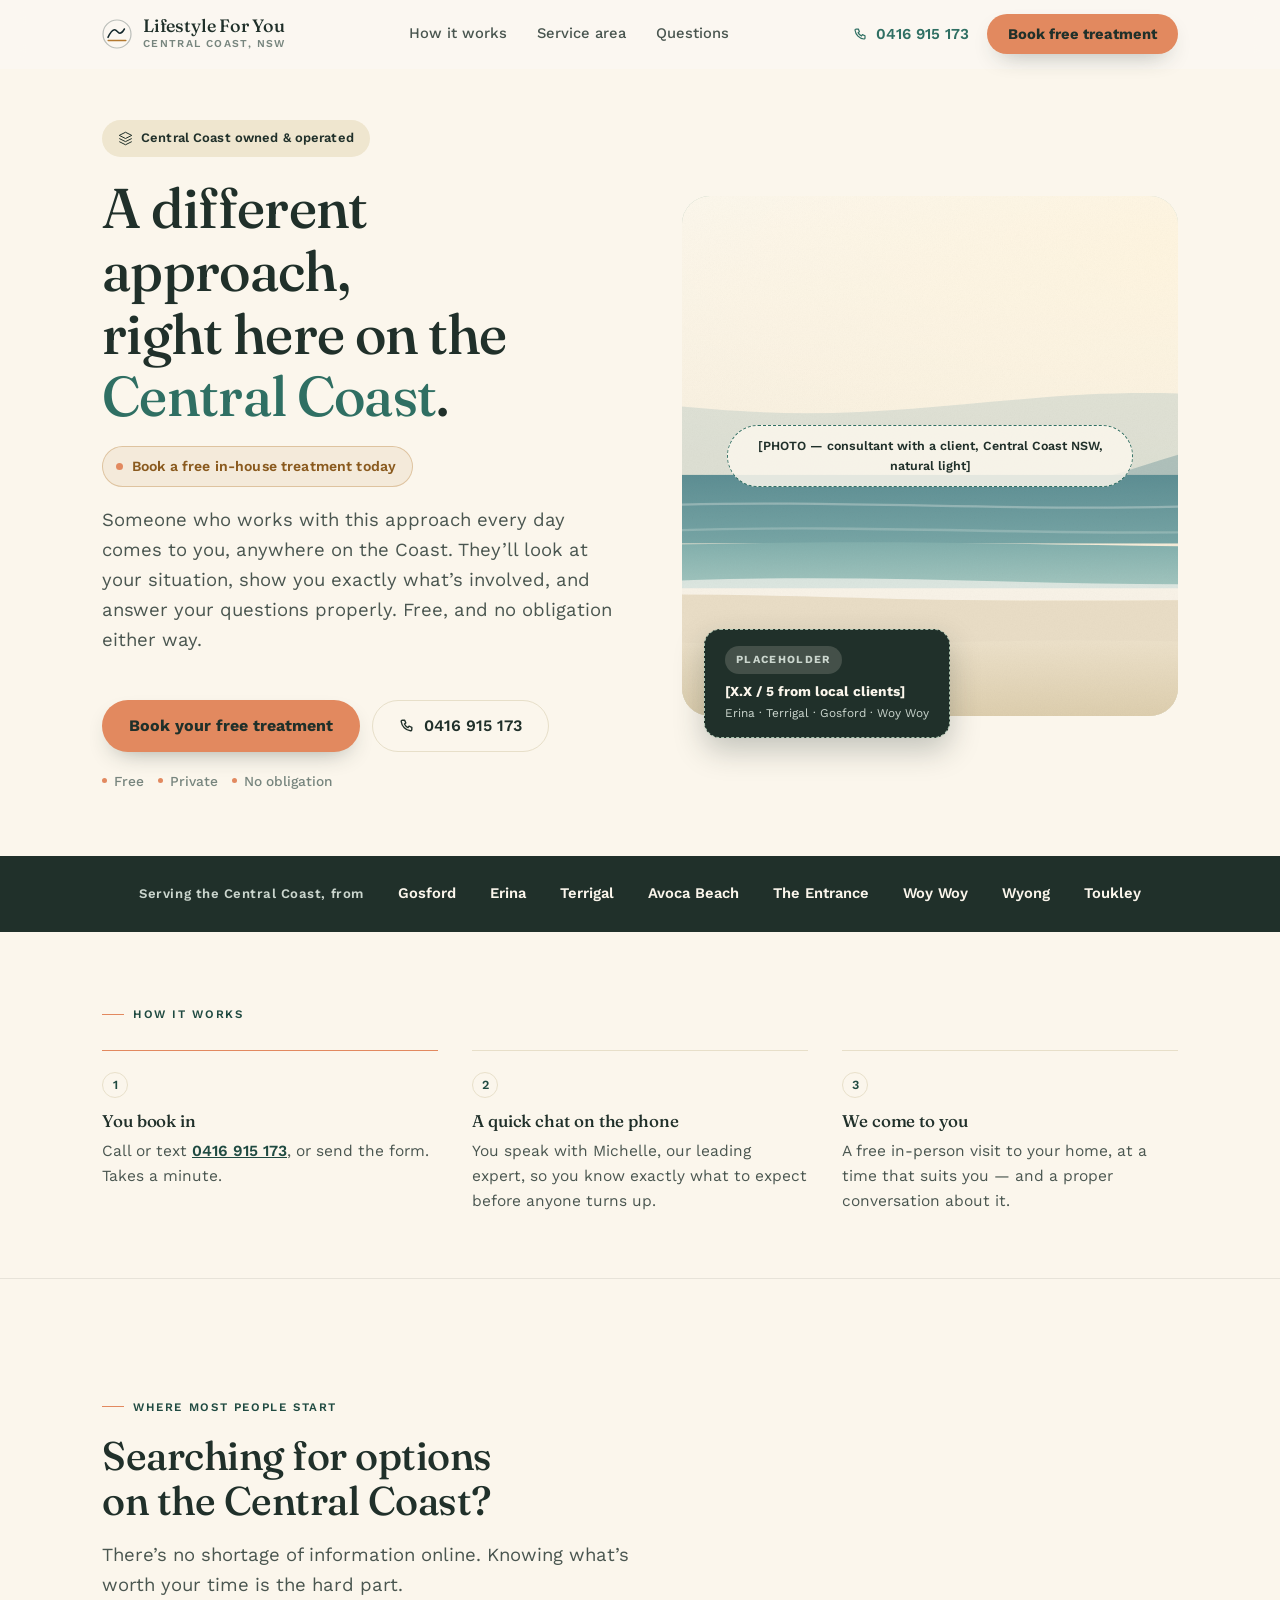
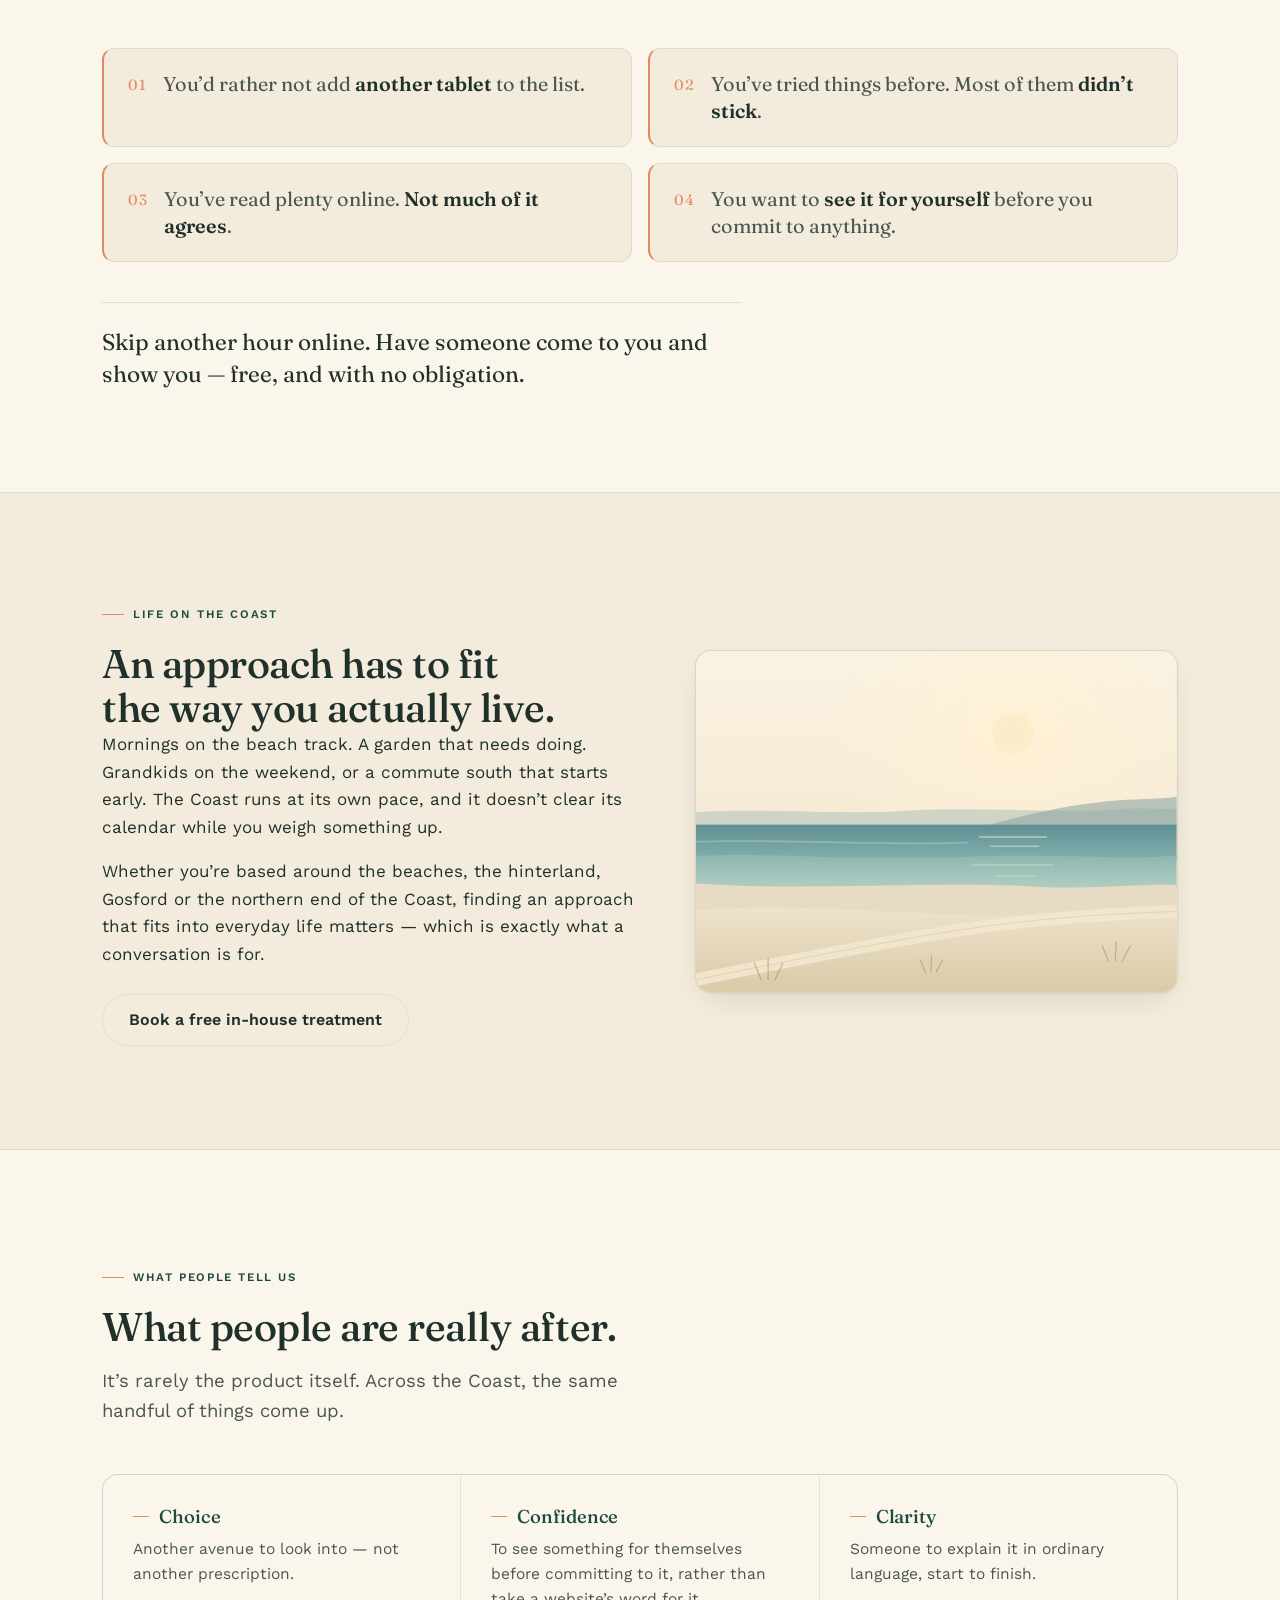
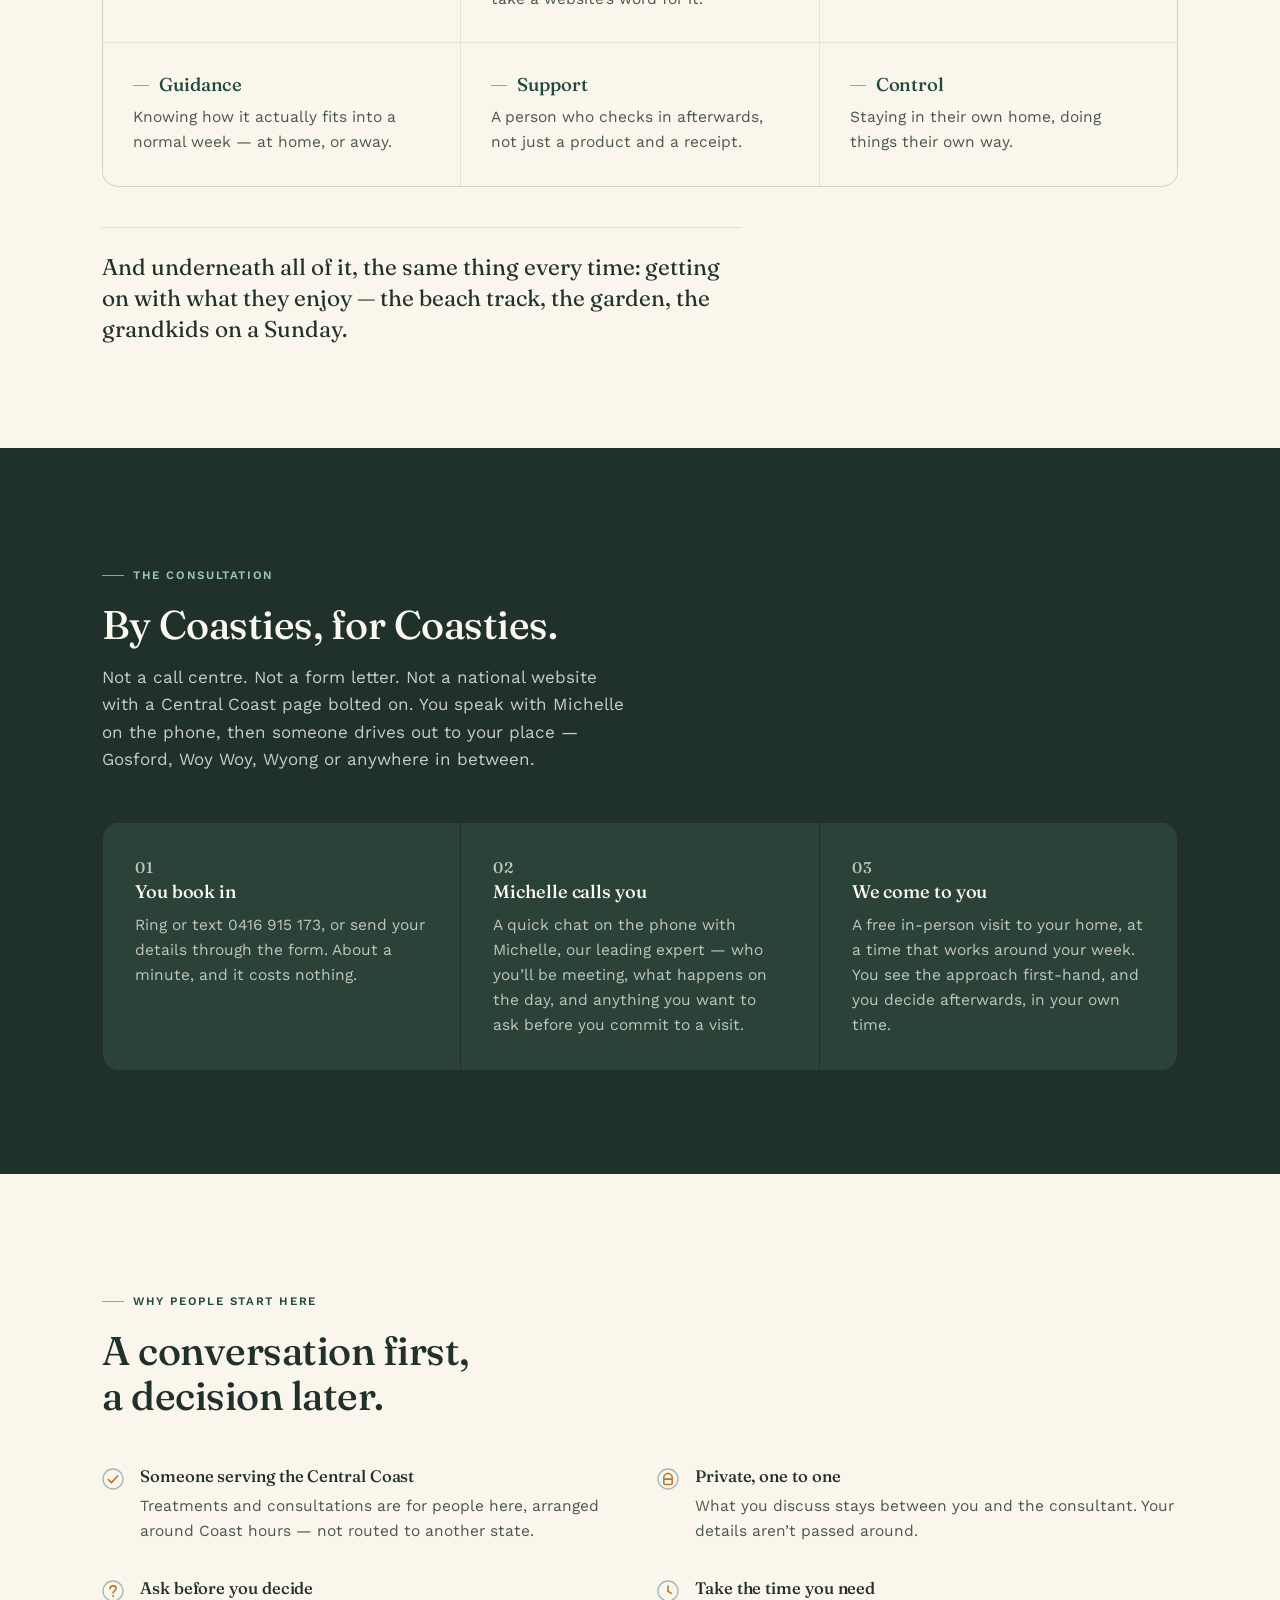
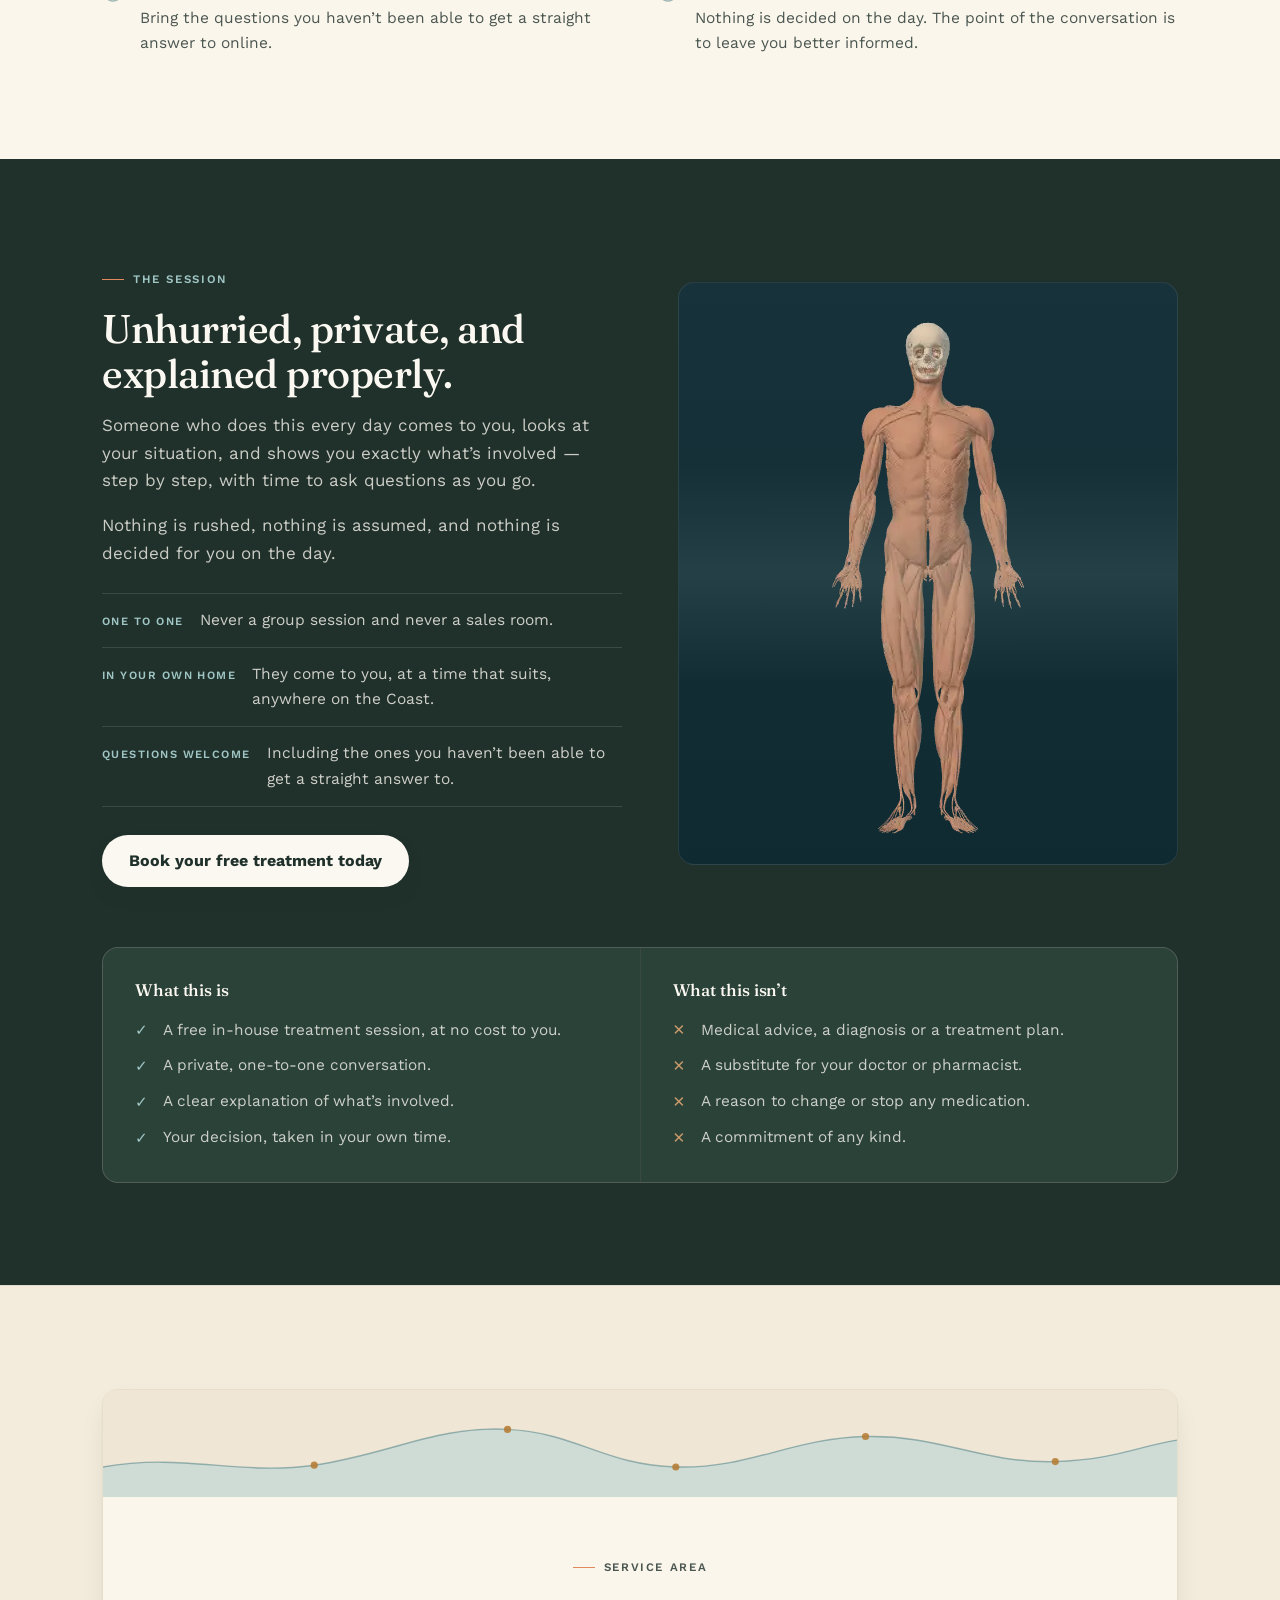
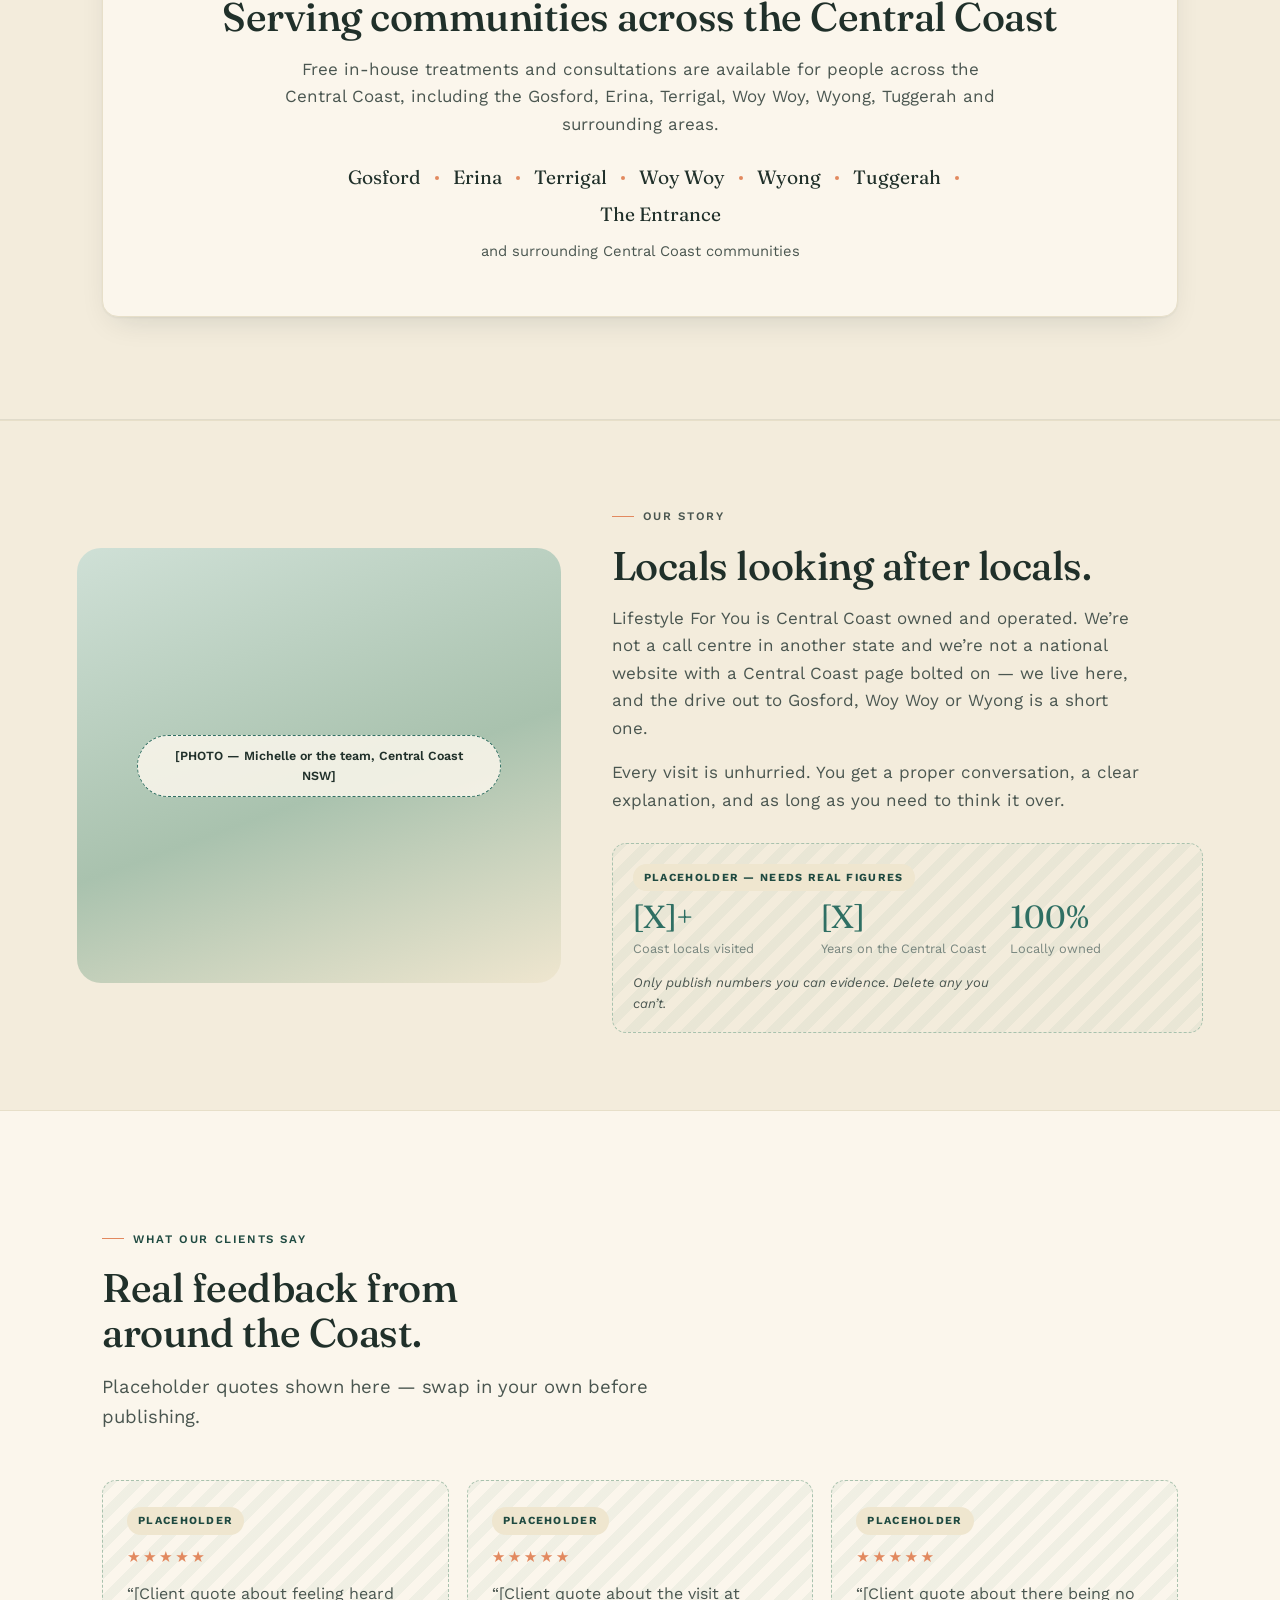
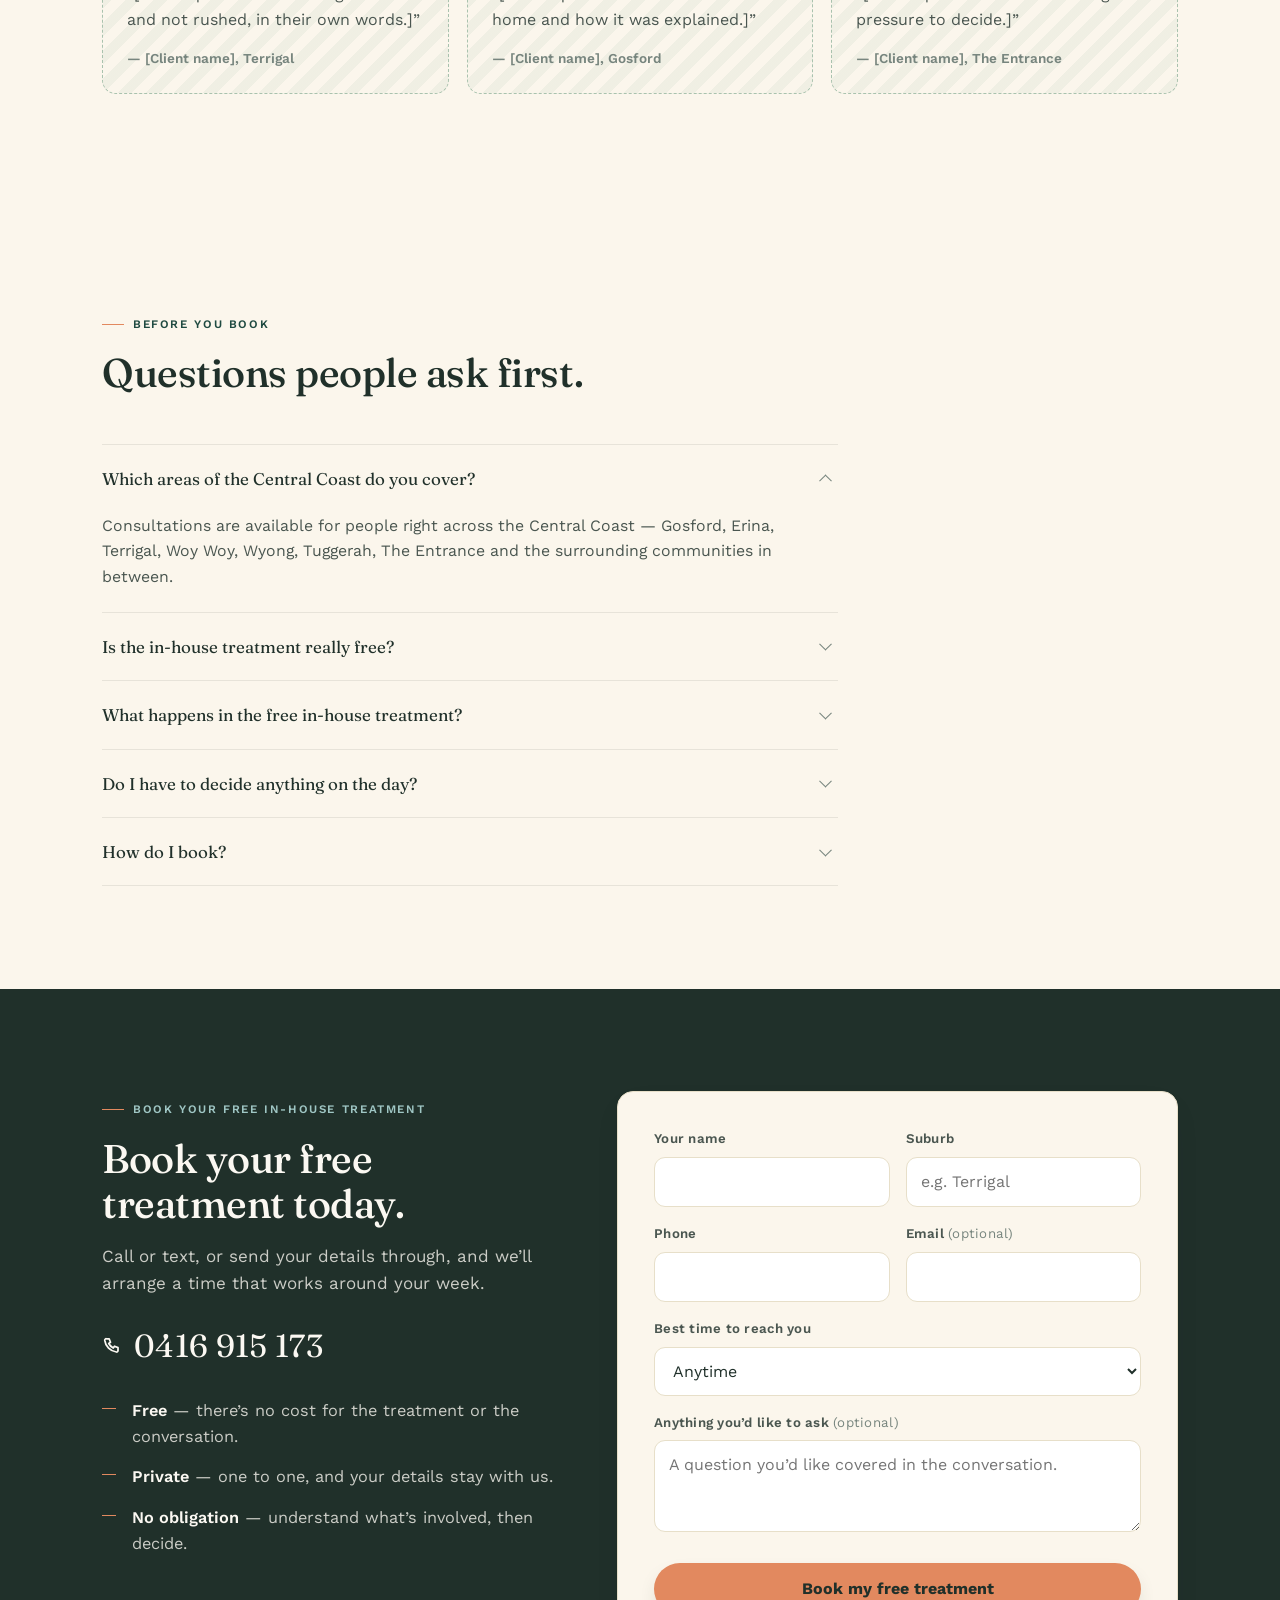
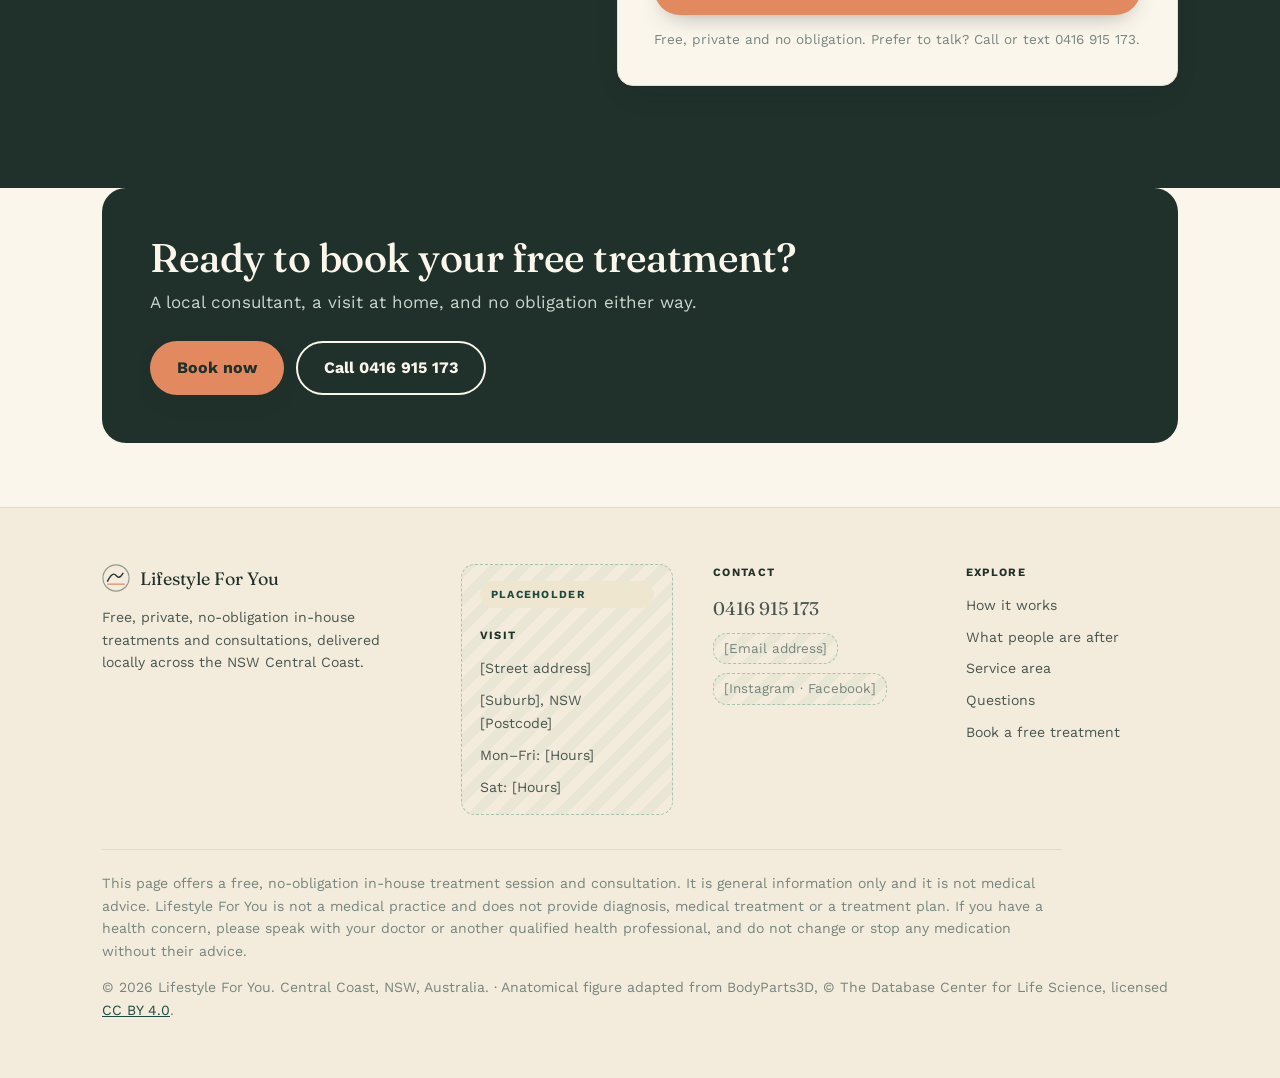
==== commit 2c8d5854: "Put the real anatomy model on the page The drawn figure is gone. In its place is BodyParts3D 4.0 geo" ====
--- a/central-coast/index.html
+++ b/central-coast/index.html
@@ -475,6 +475,32 @@
 .painpoints strong{font-weight:600;color:var(--ink);}
 @media (prefers-reduced-motion:reduce){.painpoints li:hover{transform:none;}}
 
+
+/* The figure is a 36-frame turntable rendered offline from BodyParts3D 4.0
+   geometry (CC BY 4.0, credited in the footer), composited into one 6x6
+   WebP sprite sheet and stepped through with CSS. 269KB and no JavaScript,
+   against the 21.4MB the live 3D atlas would have cost. Percentage
+   background-size keeps it resolution-independent, and steps(6, jump-none)
+   lands on all six columns and rows rather than skipping the last.
+
+   Deliberately unlabelled, like the drawing it replaces: a marked-up region
+   beside a free treatment offer would read as "we treat this". */
+.anat-figure{
+  width:min(380px,74vw);aspect-ratio:380/545;
+  background-image:url("muscle-turntable.webp");
+  background-size:600% 600%;
+  background-repeat:no-repeat;
+  background-position:0% 0%;
+  animation:anSpinX .55s steps(6,jump-none) infinite,
+            anSpinY 3.3s steps(6,jump-none) infinite;
+}
+@keyframes anSpinX{from{background-position-x:0%}to{background-position-x:100%}}
+@keyframes anSpinY{from{background-position-y:0%}to{background-position-y:100%}}
+@media (prefers-reduced-motion:reduce){
+  /* Hold the front view. Still the real model, just not turning. */
+  .anat-figure{animation:none;background-position:0% 0%;}
+}
+
 /* ---------- what people are after ---------- */
 .want-grid{display:grid;grid-template-columns:1fr;gap:1px;background:var(--line-soft);
   border:1px solid var(--line-soft);border-radius:var(--radius);overflow:hidden;}
@@ -814,25 +840,6 @@
 }
 @media (prefers-reduced-motion:reduce){.anat-sweep{display:none;}}
 
-/* The figure builds up layer by layer when it comes into view, the way an
-   anatomy viewer adds one group at a time, then holds. It plays once — a
-   looping body on a landing page is a distraction, not a feature. Each layer
-   is one <g> wrapping two mirrored <use> elements, because CSS cannot reach
-   inside a <use> shadow tree to animate its contents. */
-@media (prefers-reduced-motion:no-preference){
-  .anat-stage .an-layer{opacity:0;}
-  .anat-stage.in .an-layer{animation:anBuild .8s cubic-bezier(.22,.7,.3,1) forwards;}
-  .anat-stage.in .an-l0{animation-delay:.05s;}
-  .anat-stage.in .an-l1{animation-delay:.22s;}
-  .anat-stage.in .an-l2{animation-delay:.39s;}
-  .anat-stage.in .an-l3{animation-delay:.56s;}
-  .anat-stage.in .an-l4{animation-delay:.73s;}
-  .anat-stage.in .an-l5{animation-delay:.95s;}
-}
-@keyframes anBuild{
-  from{opacity:0;transform:translateY(12px) scale(.985);}
-  to{opacity:1;transform:none;}
-}
 .spec{list-style:none;margin:26px 0 0 0;padding:0;display:grid;gap:0;}
 .spec li{
   display:grid;grid-template-columns:auto 1fr;gap:4px 16px;align-items:baseline;
@@ -1313,143 +1320,7 @@
 
         <div class="anat-stage rise">
           <span class="anat-sweep" aria-hidden="true"></span>
-          <svg viewBox="0 0 380 700" role="img" aria-label="Illustration of the human muscular system, front view">
-            <defs>
-              <linearGradient id="anMus" x1="0" y1="0" x2="1" y2="0">
-                <stop offset="0" stop-color="#C98467"/>
-                <stop offset=".55" stop-color="#AE6249"/>
-                <stop offset="1" stop-color="#7E4132"/>
-              </linearGradient>
-              <linearGradient id="anMusDeep" x1="0" y1="0" x2="1" y2="0">
-                <stop offset="0" stop-color="#AA6149"/>
-                <stop offset="1" stop-color="#6E382C"/>
-              </linearGradient>
-              <linearGradient id="anSkin" x1="0" y1="0" x2="1" y2="0">
-                <stop offset="0" stop-color="#D9A183"/>
-                <stop offset="1" stop-color="#9C6047"/>
-              </linearGradient>
-              <radialGradient id="anKey" cx="50%" cy="50%" r="50%">
-                <stop offset="0" stop-color="#FFE3C6" stop-opacity=".15"/>
-                <stop offset="1" stop-color="#FFE3C6" stop-opacity="0"/>
-              </radialGradient>
-              <radialGradient id="anHalo" cx="50%" cy="42%" r="52%">
-                <stop offset="0" stop-color="#9FC6C4" stop-opacity=".2"/>
-                <stop offset="1" stop-color="#9FC6C4" stop-opacity="0"/>
-              </radialGradient>
-              <filter id="anShadow" x="-30%" y="-10%" width="160%" height="130%">
-                <feDropShadow dx="0" dy="6" stdDeviation="10" flood-color="#04141A" flood-opacity=".55"/>
-              </filter>
-
-              <!-- One half of the body, mirrored below, so the figure is
-                   exactly symmetrical and half the work to maintain. -->
-              <!-- The figure is split into four depth layers, each defined once and
-                   used twice (mirrored), so it stays symmetrical and the layers
-                   can be built up in sequence the way an anatomy viewer does. -->
-              <g id="anL1">
-                <!-- trapezius -->
-                <path d="M14 80 C38 86 62 94 80 108 L76 126 C60 114 38 106 13 102 Z" fill="url(#anMus)" opacity=".9"/>
-                <!-- clavicle -->
-                <path d="M9 106 C30 106 54 113 72 122" fill="none" stroke="#5E2E24" stroke-opacity=".28" stroke-width="1.8"/>
-                <!-- deltoid, with its anterior head picked out -->
-                <path d="M70 106 C92 112 106 136 104 164 C102 184 86 194 74 182 C66 164 64 126 70 106 Z" fill="url(#anMus)"/>
-                <path d="M78 122 C92 132 99 150 97 168" fill="none" stroke="#5E2E24" stroke-opacity=".3" stroke-width="1.6"/>
-                <path d="M70 112 C80 118 86 130 88 144" fill="none" stroke="#5E2E24" stroke-opacity=".22" stroke-width="1.4"/>
-              </g>
-
-              <g id="anL2">
-                <!-- pectoralis major: sternal head, then the clavicular head -->
-                <path d="M5 104 C29 104 57 113 75 128 C79 150 70 170 58 181 C39 188 17 184 5 177 Z" fill="url(#anMus)"/>
-                <path d="M11 138 C30 136 48 142 62 152" fill="none" stroke="#5E2E24" stroke-opacity=".28" stroke-width="1.5"/>
-                <path d="M7 112 C28 112 52 120 70 132" fill="none" stroke="#5E2E24" stroke-opacity=".2" stroke-width="1.4"/>
-                <!-- biceps brachii -->
-                <path d="M76 170 C96 176 106 200 104 230 C102 252 90 262 79 252 C71 230 70 194 76 170 Z" fill="url(#anMus)"/>
-                <path d="M86 188 C96 202 100 220 98 240" fill="none" stroke="#5E2E24" stroke-opacity=".28" stroke-width="1.5"/>
-                <!-- forearm, with the brachioradialis edge -->
-                <path d="M80 250 C98 256 108 284 107 316 C106 340 100 352 92 352 C84 336 78 298 74 264 Z" fill="url(#anMusDeep)"/>
-                <path d="M86 268 C97 290 103 312 103 332" fill="none" stroke="#5E2E24" stroke-opacity=".3" stroke-width="1.5"/>
-                <path d="M80 258 C88 278 93 300 94 320" fill="none" stroke="#5E2E24" stroke-opacity=".22" stroke-width="1.4"/>
-                <!-- hand -->
-                <path d="M92 348 C104 349 109 364 105 380 C100 393 88 392 85 379 C83 367 86 353 92 348 Z" fill="url(#anSkin)"/>
-              </g>
-
-              <g id="anL3">
-                <!-- serratus anterior and external oblique -->
-                <path d="M38 180 C52 186 58 202 58 222 C56 246 46 262 34 268 L26 216 Z" fill="url(#anMusDeep)"/>
-                <g stroke="#5E2E24" stroke-opacity=".3" stroke-width="1.5" fill="none">
-                  <path d="M41 190 L54 201"/><path d="M40 206 L55 216"/><path d="M39 222 L55 231"/>
-                </g>
-                <!-- rectus abdominis -->
-                <g fill="url(#anMus)">
-                  <rect x="4" y="186" width="31" height="23" rx="7"/>
-                  <rect x="4" y="212" width="30" height="23" rx="7"/>
-                  <rect x="4" y="238" width="28" height="23" rx="7"/>
-                  <rect x="4" y="264" width="26" height="26" rx="8"/>
-                </g>
-                <!-- iliac crest and hip flexor -->
-                <path d="M6 292 C27 293 48 287 60 276 C70 293 72 312 68 330 C47 341 18 341 6 334 Z" fill="url(#anMusDeep)"/>
-              </g>
-
-              <g id="anL4">
-                <!-- tensor fasciae latae -->
-                <path d="M58 312 C69 317 73 333 71 352 C63 356 56 348 54 332 Z" fill="url(#anMusDeep)"/>
-                <!-- quadriceps: vastus lateralis, rectus femoris, vastus medialis -->
-                <path d="M66 320 C80 338 85 374 79 416 C75 440 66 454 57 456 C55 414 57 356 63 327 Z" fill="url(#anMusDeep)"/>
-                <path d="M21 324 C41 324 57 332 63 345 C65 387 61 428 53 456 L24 458 C17 418 15 364 21 324 Z" fill="url(#anMus)"/>
-                <path d="M18 398 C34 400 46 416 48 437 C48 454 39 462 26 458 C17 441 14 418 18 398 Z" fill="url(#anMusDeep)"/>
-                <path d="M35 336 C41 372 42 414 39 448" fill="none" stroke="#5E2E24" stroke-opacity=".28" stroke-width="1.6"/>
-                <!-- sartorius: the long strap across the thigh -->
-                <path d="M60 336 C53 368 43 404 29 438" fill="none" stroke="#C98467" stroke-opacity=".3" stroke-width="5" stroke-linecap="round"/>
-                <path d="M60 336 C53 368 43 404 29 438" fill="none" stroke="#5E2E24" stroke-opacity=".14" stroke-width="1"/>
-                <!-- patella -->
-                <ellipse cx="33" cy="466" rx="17" ry="12" fill="url(#anSkin)" opacity=".85"/>
-                <!-- tibialis anterior -->
-                <path d="M21 462 C35 462 46 474 48 494 C50 524 46 558 40 580 L25 578 C19 542 17 494 21 462 Z" fill="url(#anMus)"/>
-                <!-- gastrocnemius, then the soleus edge below it -->
-                <path d="M48 466 C61 478 66 506 62 538 C60 558 53 570 47 570 C47 528 46 490 48 466 Z" fill="url(#anMusDeep)"/>
-                <path d="M45 524 C54 532 58 548 56 566 C54 576 49 578 46 574 Z" fill="url(#anMus)" opacity=".75"/>
-                <path d="M32 484 C36 518 37 552 35 574" fill="none" stroke="#5E2E24" stroke-opacity=".26" stroke-width="1.5"/>
-                <!-- ankle and foot -->
-                <path d="M28 576 L45 576 L44 602 L30 602 Z" fill="url(#anSkin)"/>
-                <path d="M28 600 C37 599 48 605 56 614 C61 619 59 627 51 627 L31 627 C26 625 25 609 28 600 Z" fill="url(#anSkin)"/>
-                <path d="M34 616 C41 614 49 617 54 621" fill="none" stroke="#6E382C" stroke-opacity=".28" stroke-width="1.4"/>
-              </g>
-            </defs>
-
-            <rect width="380" height="700" fill="none"/>
-            <ellipse cx="190" cy="320" rx="190" ry="330" fill="url(#anHalo)"/>
-            <!-- Reference grid, the way a body is shown on a screen rather
-                 than in a textbook. Purely decorative. -->
-            <g stroke="#9FC6C4" stroke-opacity=".1" stroke-width="1">
-              <circle cx="190" cy="320" r="150" fill="none"/>
-              <circle cx="190" cy="320" r="220" fill="none"/>
-              <path d="M20 200h340M20 320h340M20 440h340M20 560h340"/>
-            </g>
-
-            <!-- One soft key light, so the figure is not lit flat from both
-                 sides at once -->
-            <ellipse cx="132" cy="220" rx="175" ry="235" fill="url(#anKey)" style="mix-blend-mode:screen"/>
-
-            <g filter="url(#anShadow)" transform="translate(190,26)">
-              <!-- centreline structures -->
-              <g class="an-layer an-l0">
-              <path d="M-17 64 C-16 82 -15 92 -21 106 L21 106 C15 92 16 82 17 64 Z" fill="url(#anSkin)"/>
-              <ellipse cx="0" cy="36" rx="27" ry="37" fill="url(#anSkin)"/>
-              <!-- sternocleidomastoid -->
-              <g stroke="#6E382C" stroke-opacity=".3" stroke-width="2" fill="none">
-                <path d="M-11 70 C-9 84 -5 94 -2 100"/><path d="M11 70 C9 84 5 94 2 100"/>
-              </g>
-              </g>
-              <g class="an-layer an-l1"><use href="#anL1"/><use href="#anL1" transform="scale(-1,1)"/></g>
-              <g class="an-layer an-l2"><use href="#anL2"/><use href="#anL2" transform="scale(-1,1)"/></g>
-              <g class="an-layer an-l3"><use href="#anL3"/><use href="#anL3" transform="scale(-1,1)"/></g>
-              <g class="an-layer an-l4"><use href="#anL4"/><use href="#anL4" transform="scale(-1,1)"/></g>
-              <!-- linea alba and sternum -->
-              <g class="an-layer an-l5">
-              <path d="M0 142 L0 292" stroke="#5E2E24" stroke-opacity=".34" stroke-width="1.8"/>
-              <circle cx="0" cy="298" r="3" fill="#5E2E24" fill-opacity=".35"/>
-              </g>
-            </g>
-          </svg>
+          <div class="anat-figure" role="img" aria-label="Rotating illustration of the human muscular system, front view"></div>
         </div>
       </div>
 
@@ -1769,7 +1640,7 @@
     </div>
 
     <p class="disclaimer">This page offers a free, no-obligation in-house treatment session and consultation. It is general information only and it is not medical advice. Lifestyle For You is not a medical practice and does not provide diagnosis, medical treatment or a treatment plan. If you have a health concern, please speak with your doctor or another qualified health professional, and do not change or stop any medication without their advice.</p>
-    <p class="footer-legal">&copy; <span id="yr">2026</span> Lifestyle For You. Central Coast, NSW, Australia.</p>
+    <p class="footer-legal">&copy; <span id="yr">2026</span> Lifestyle For You. Central Coast, NSW, Australia. &middot; Anatomical figure adapted from BodyParts3D, &copy; The Database Center for Life Science, licensed <a href="https://creativecommons.org/licenses/by/4.0/" rel="noopener">CC BY 4.0</a>.</p>
   </div>
 </footer>
 
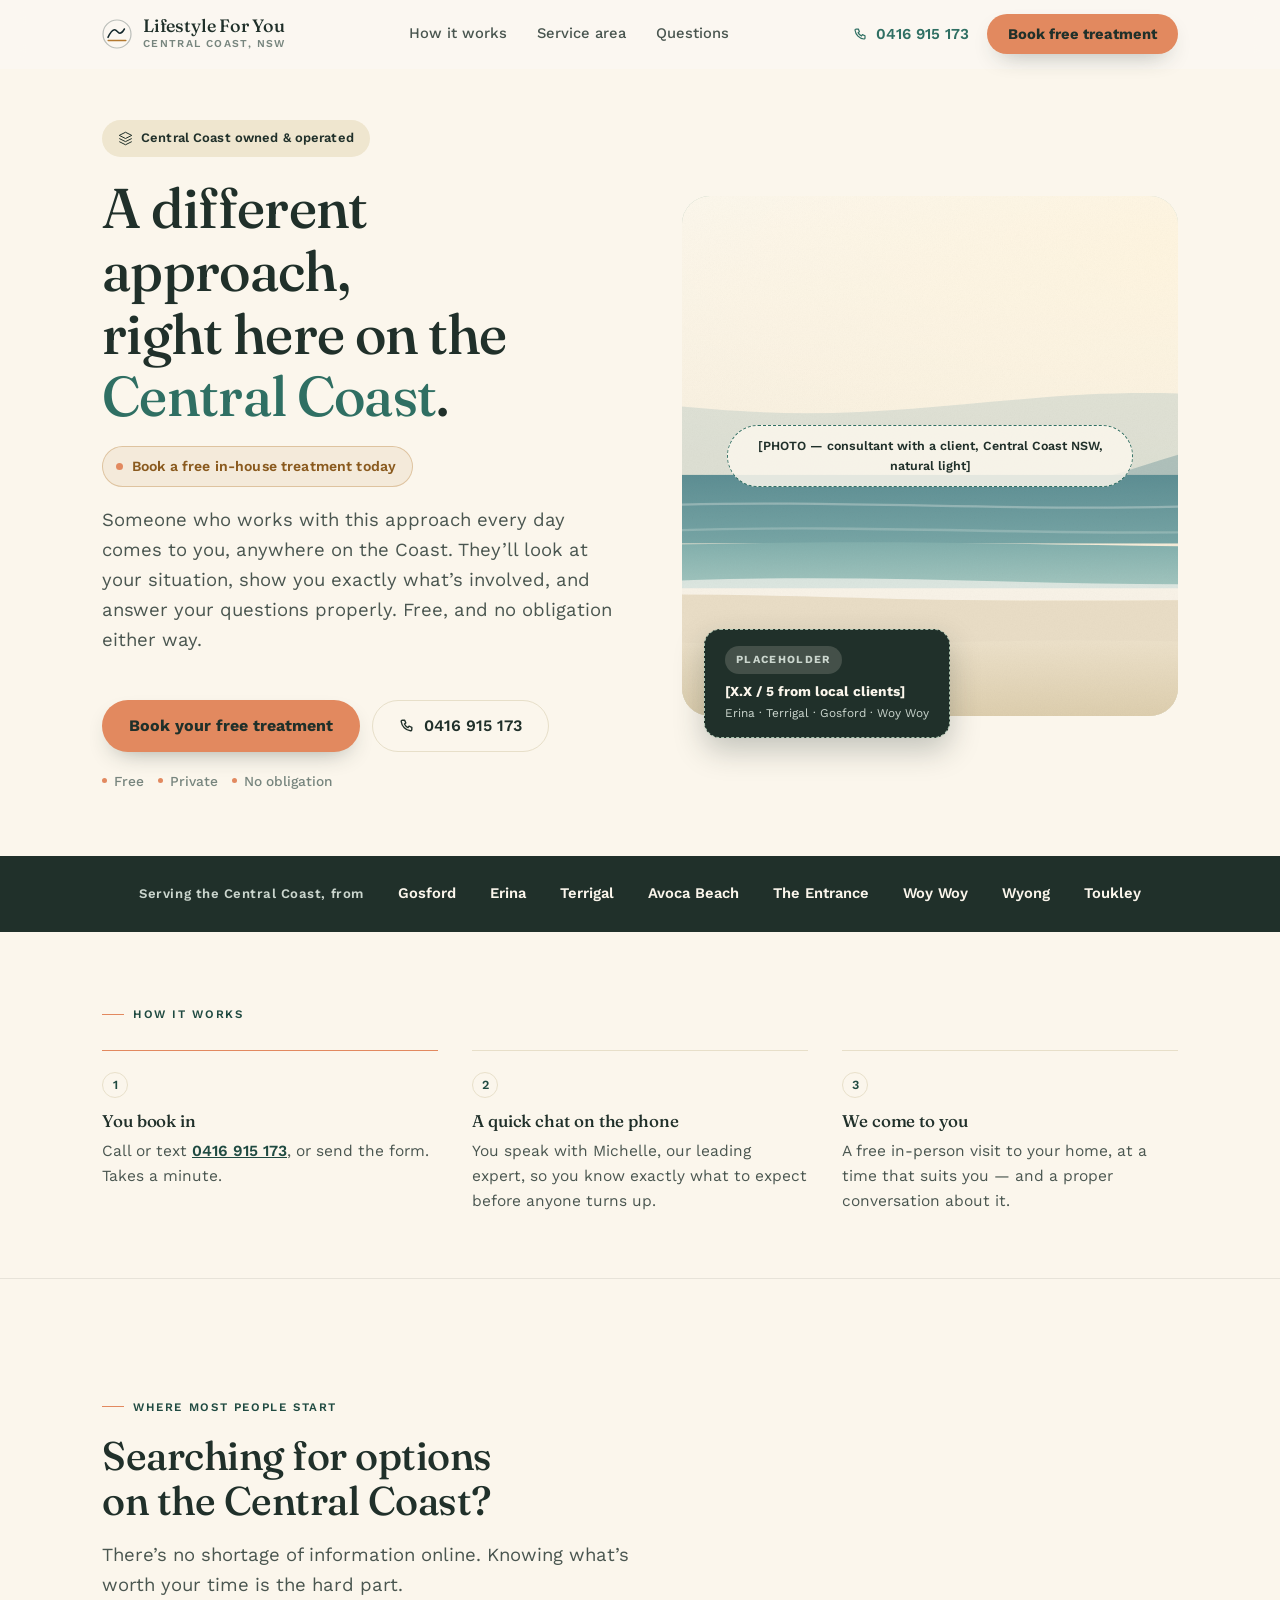
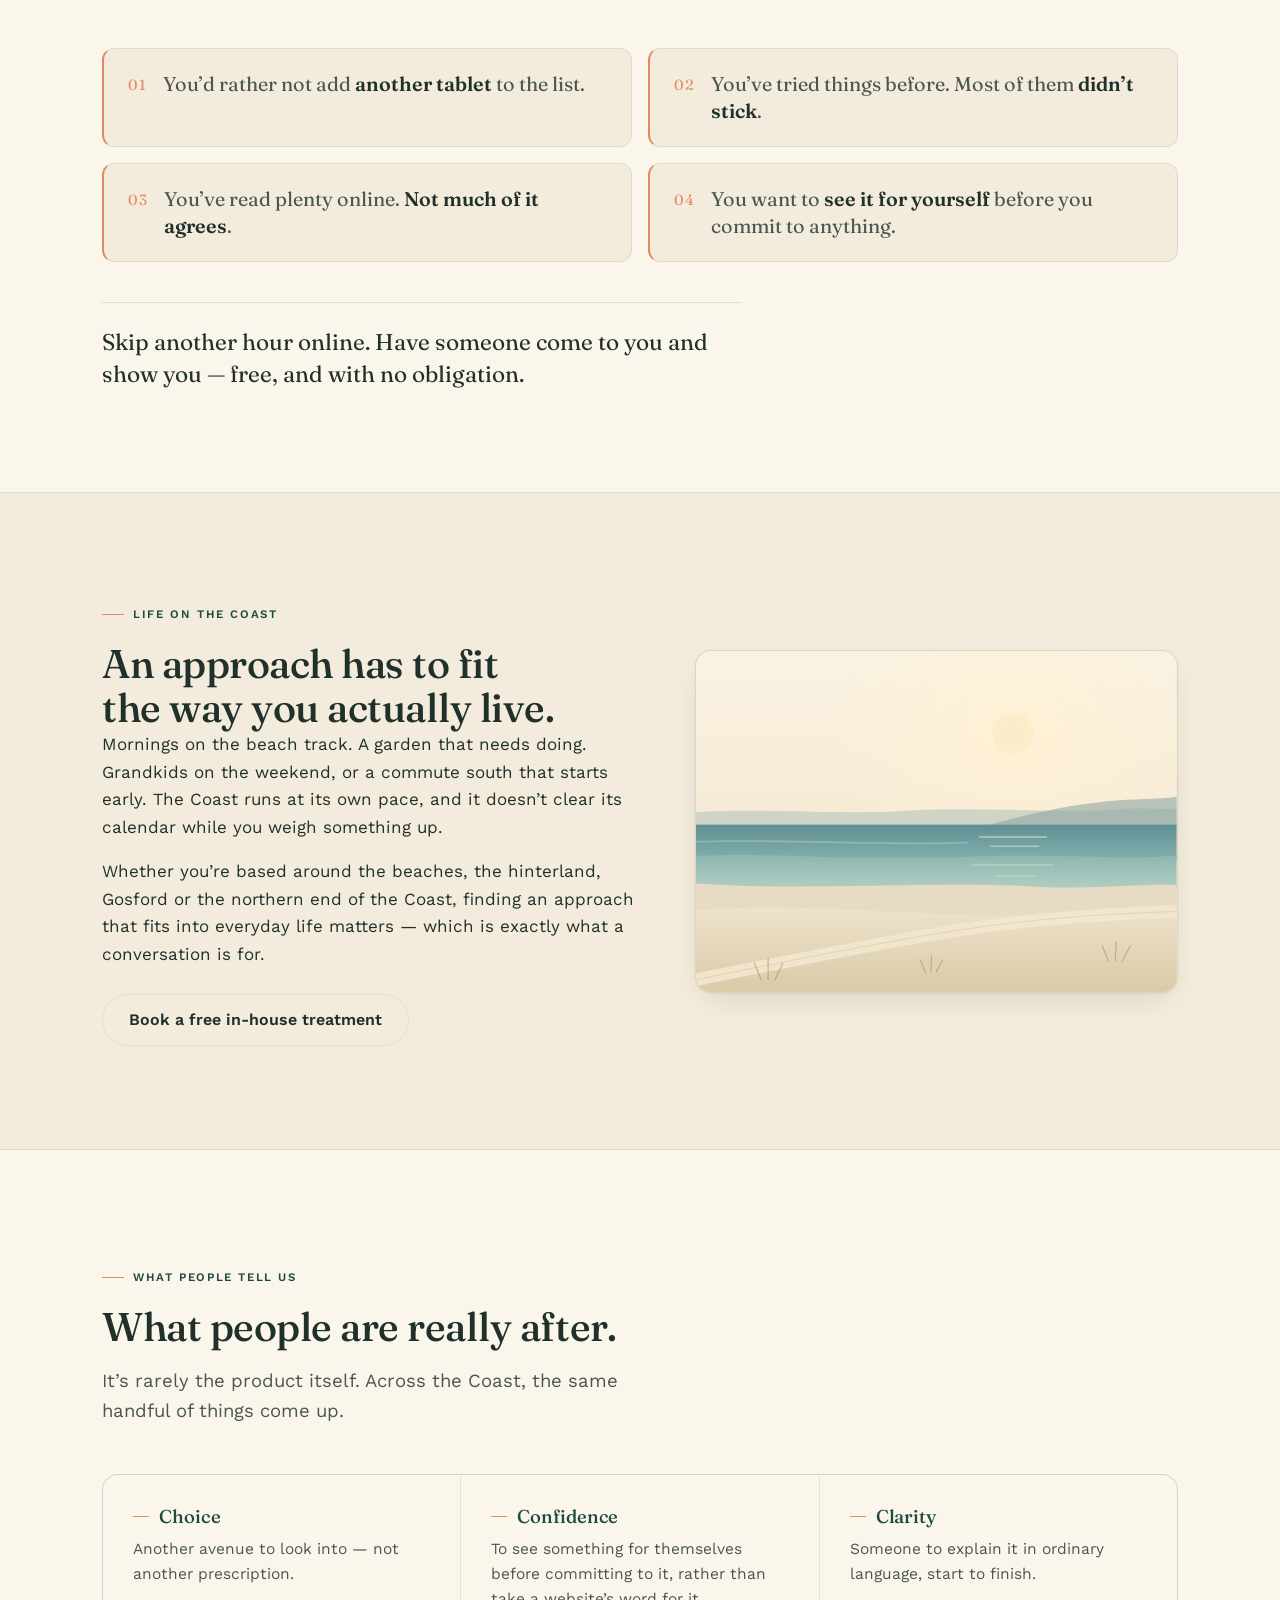
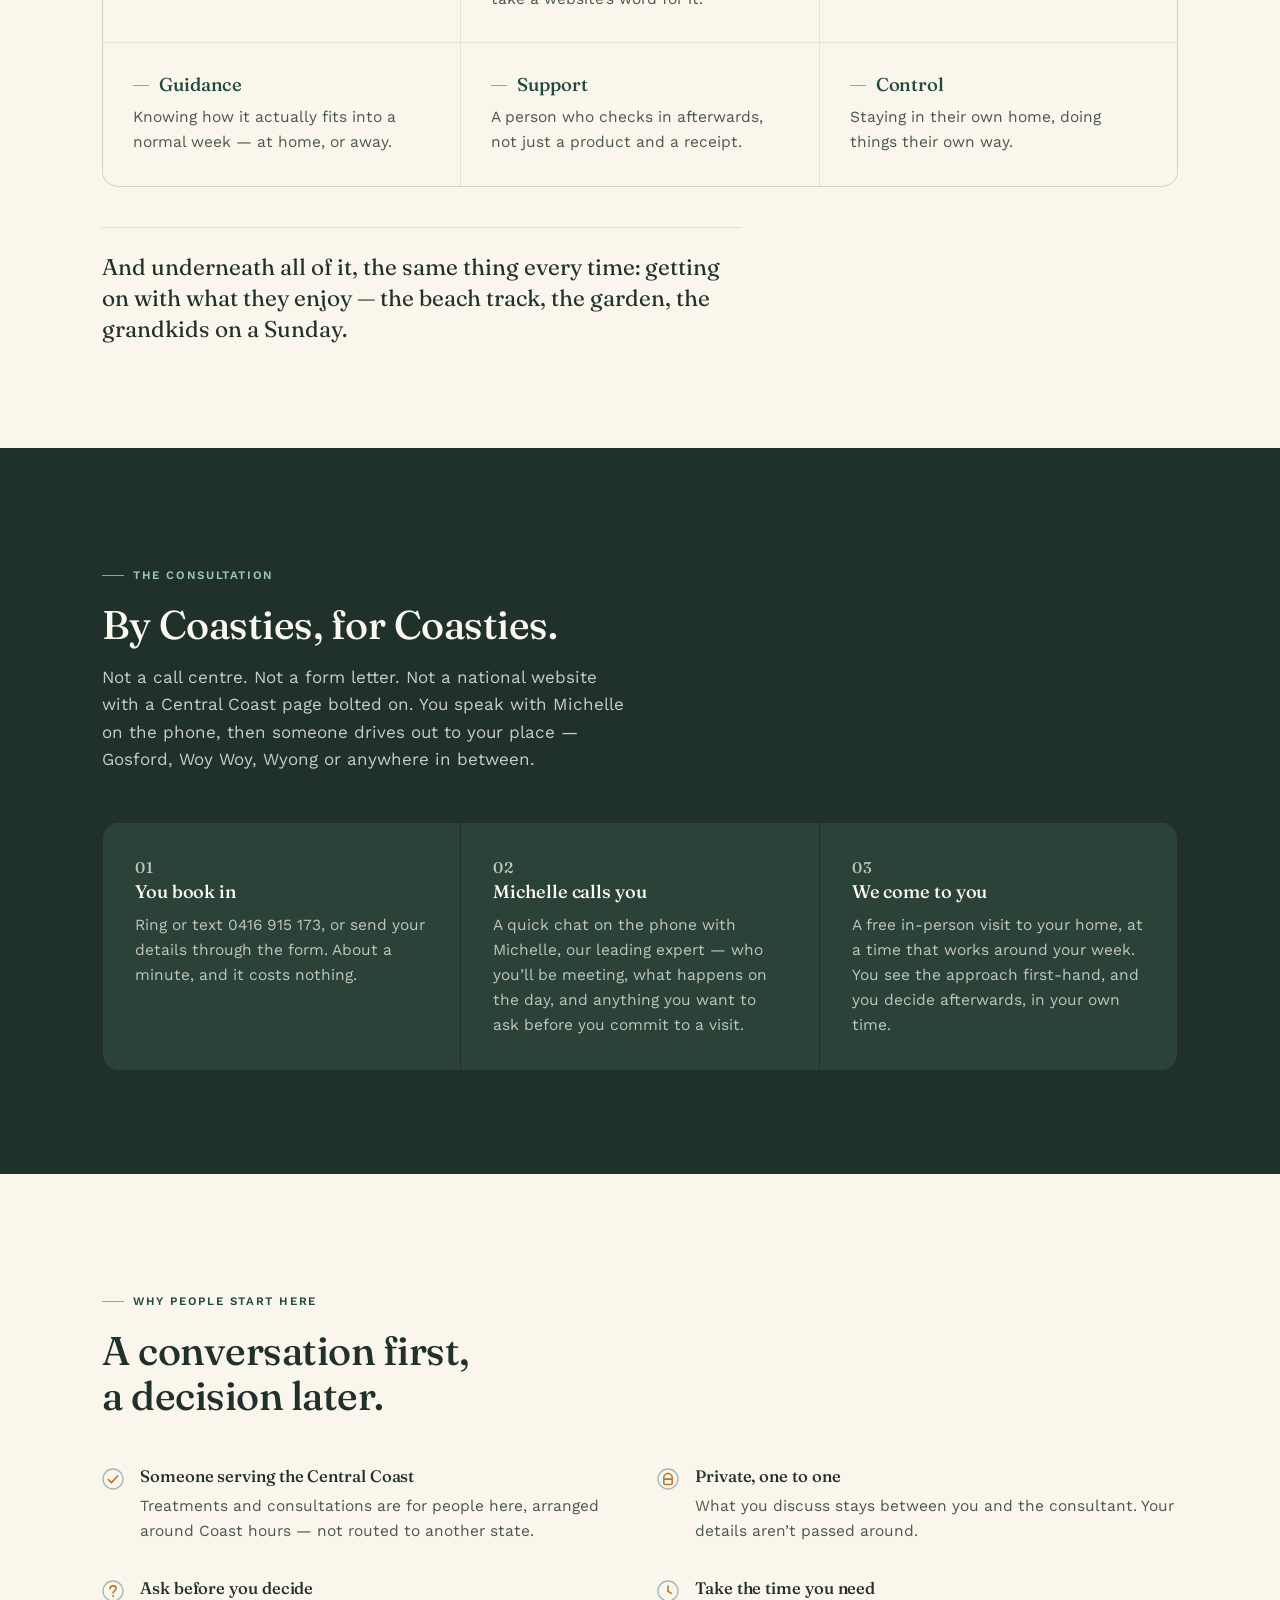
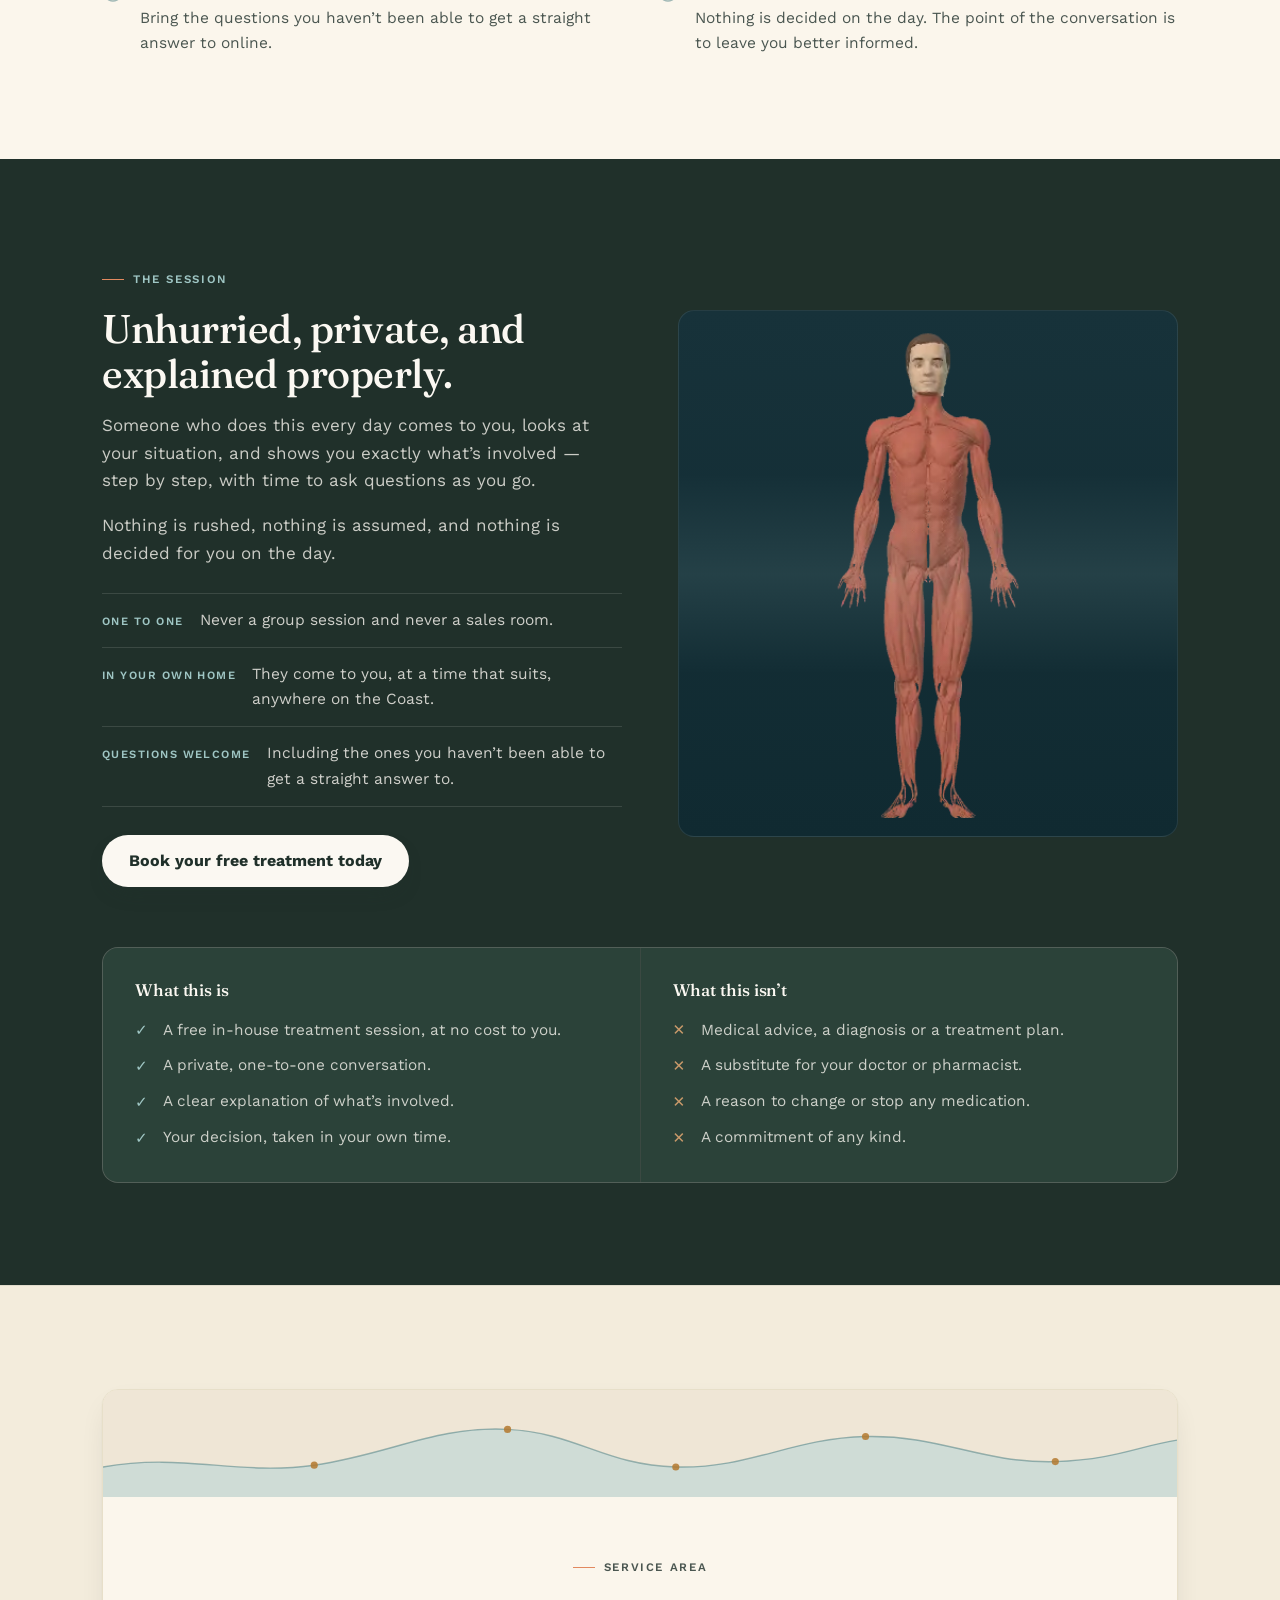
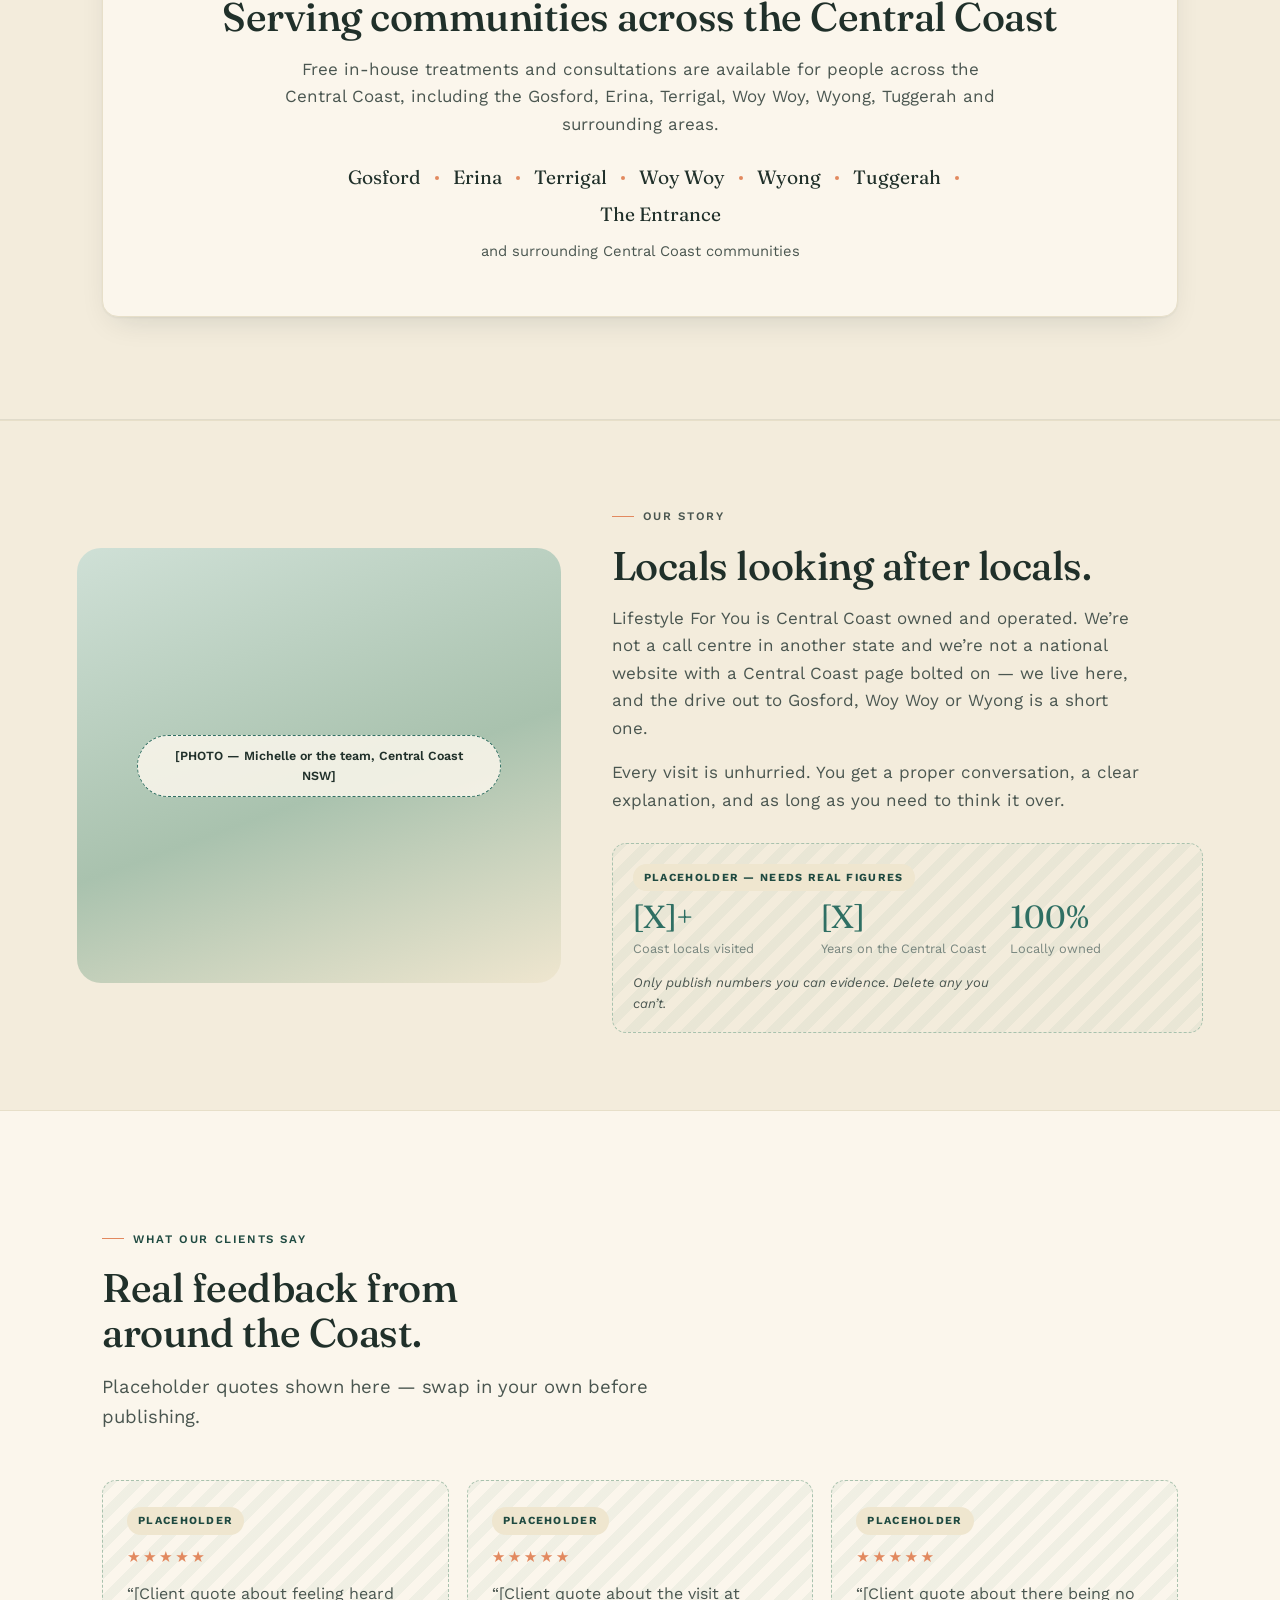
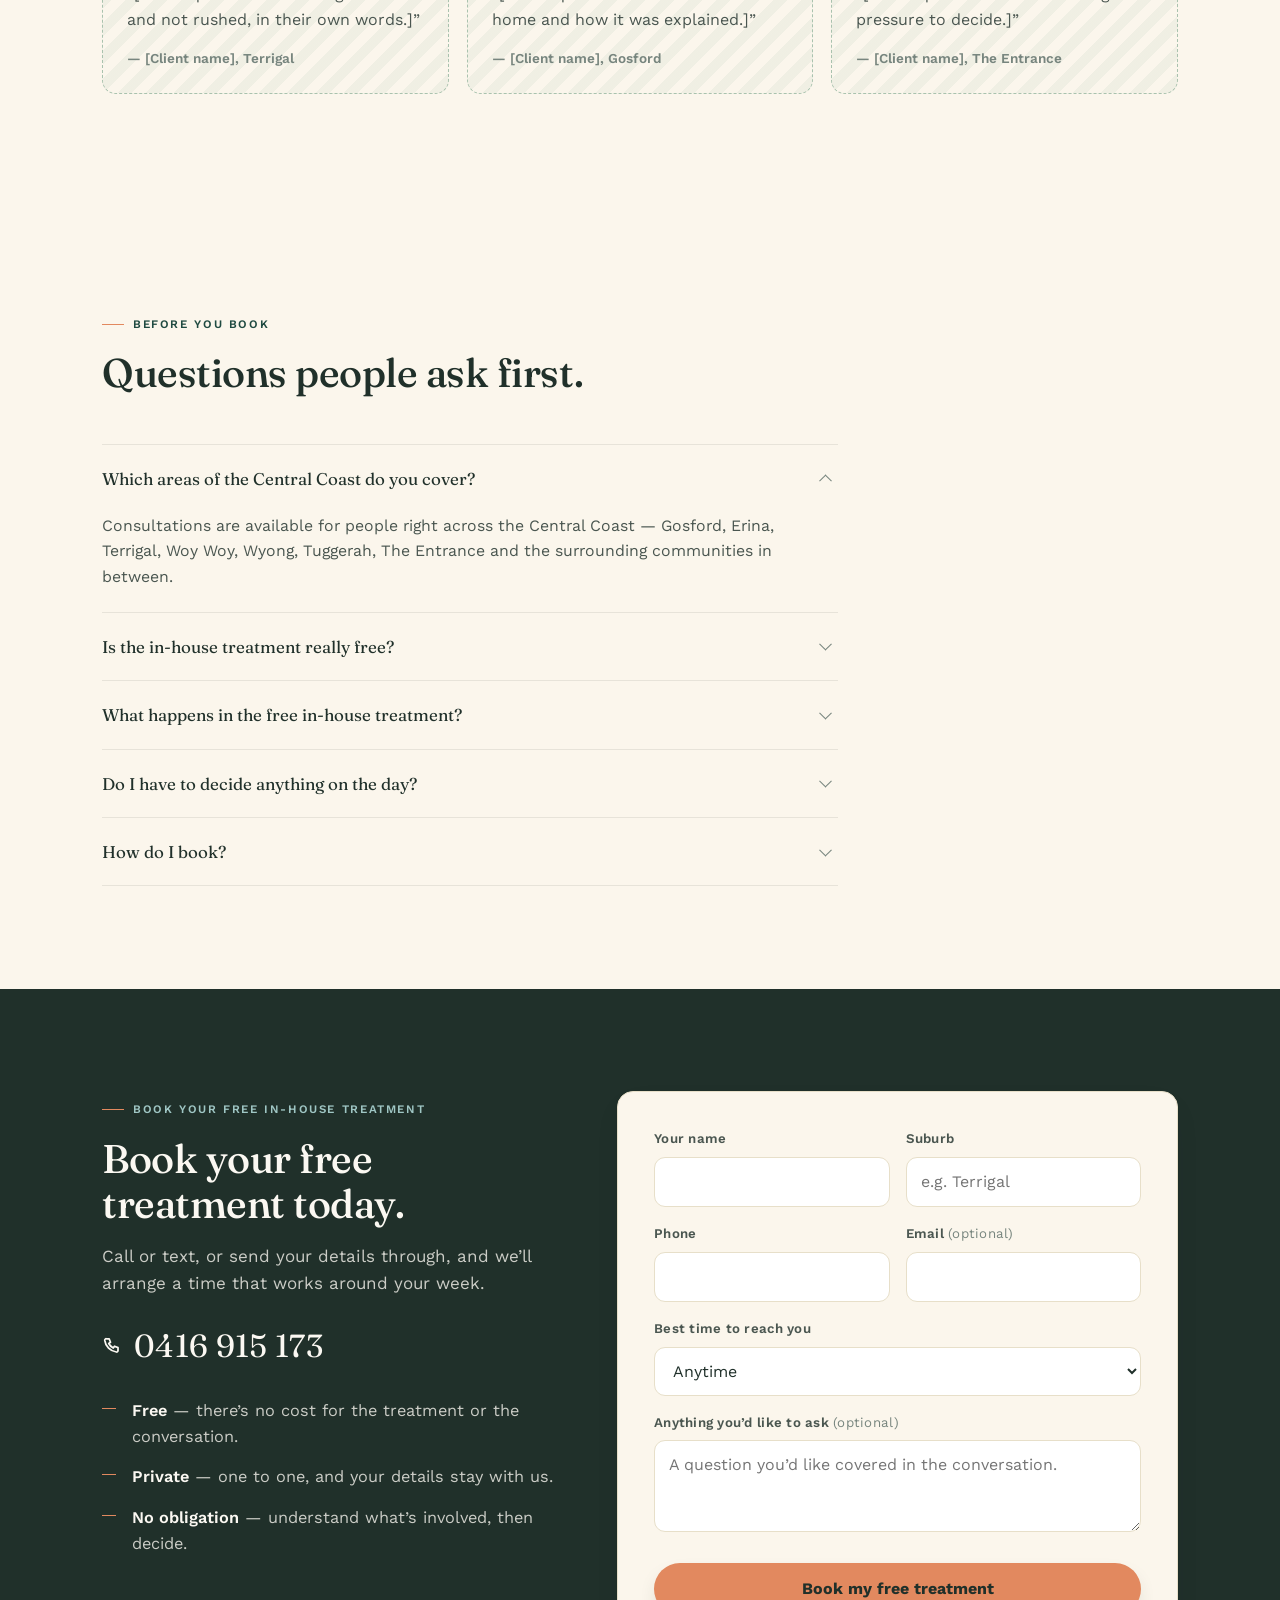
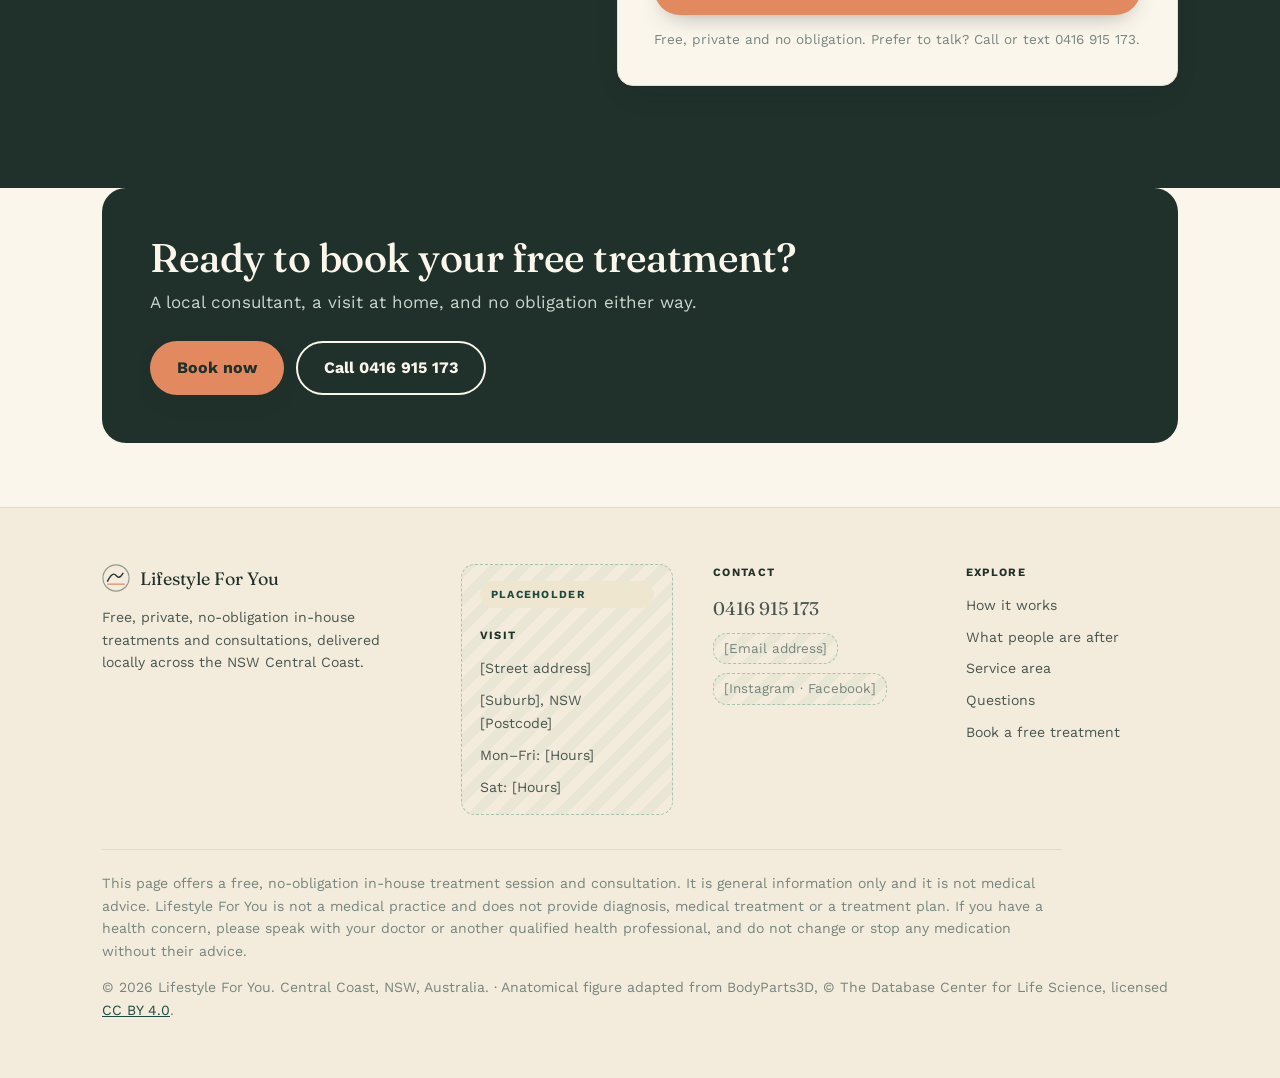
==== commit 646bf3e2: "Give the anatomy figure a face and slow it down The bare skull was the scary part, so the head is no" ====
--- a/central-coast/index.html
+++ b/central-coast/index.html
@@ -476,23 +476,32 @@
 @media (prefers-reduced-motion:reduce){.painpoints li:hover{transform:none;}}
 
 
-/* The figure is a 36-frame turntable rendered offline from BodyParts3D 4.0
-   geometry (CC BY 4.0, credited in the footer), composited into one 6x6
-   WebP sprite sheet and stepped through with CSS. 269KB and no JavaScript,
-   against the 21.4MB the live 3D atlas would have cost. Percentage
-   background-size keeps it resolution-independent, and steps(6, jump-none)
-   lands on all six columns and rows rather than skipping the last.
-
-   Deliberately unlabelled, like the drawing it replaces: a marked-up region
-   beside a free treatment offer would read as "we treat this". */
+/* The figure is a 72-frame turntable rendered offline from BodyParts3D 4.0
+   geometry (CC BY 4.0, credited in the footer), composited into one 9x8 WebP
+   sprite sheet and stepped through by CSS alone — no JavaScript, and none of
+   the 21.4MB the live 3D atlas would have cost.
+
+   72 frames means 5 degrees a step, which is what lets the rotation run this
+   slowly (14s a turn) without reading as stop-motion. Percentage
+   background-size keeps it resolution-independent; steps(n, jump-none) lands
+   on all nine columns and all eight rows rather than skipping the last of
+   each, and the X axis completes one sweep per row, walking the sheet like a
+   raster scan.
+
+   The head is skinned and the body is not, on purpose: a bare skull read as
+   frightening, and the contrast is what makes it legible as muscle rather
+   than as a figure with no clothes on.
+
+   Deliberately unlabelled: a marked-up region beside a free treatment offer
+   would read as "we treat this". */
 .anat-figure{
-  width:min(380px,74vw);aspect-ratio:380/545;
+  width:min(340px,72vw);aspect-ratio:320/460;
   background-image:url("muscle-turntable.webp");
-  background-size:600% 600%;
+  background-size:900% 800%;
   background-repeat:no-repeat;
   background-position:0% 0%;
-  animation:anSpinX .55s steps(6,jump-none) infinite,
-            anSpinY 3.3s steps(6,jump-none) infinite;
+  animation:anSpinX 1.75s steps(9,jump-none) infinite,
+            anSpinY 14s   steps(8,jump-none) infinite;
 }
 @keyframes anSpinX{from{background-position-x:0%}to{background-position-x:100%}}
 @keyframes anSpinY{from{background-position-y:0%}to{background-position-y:100%}}
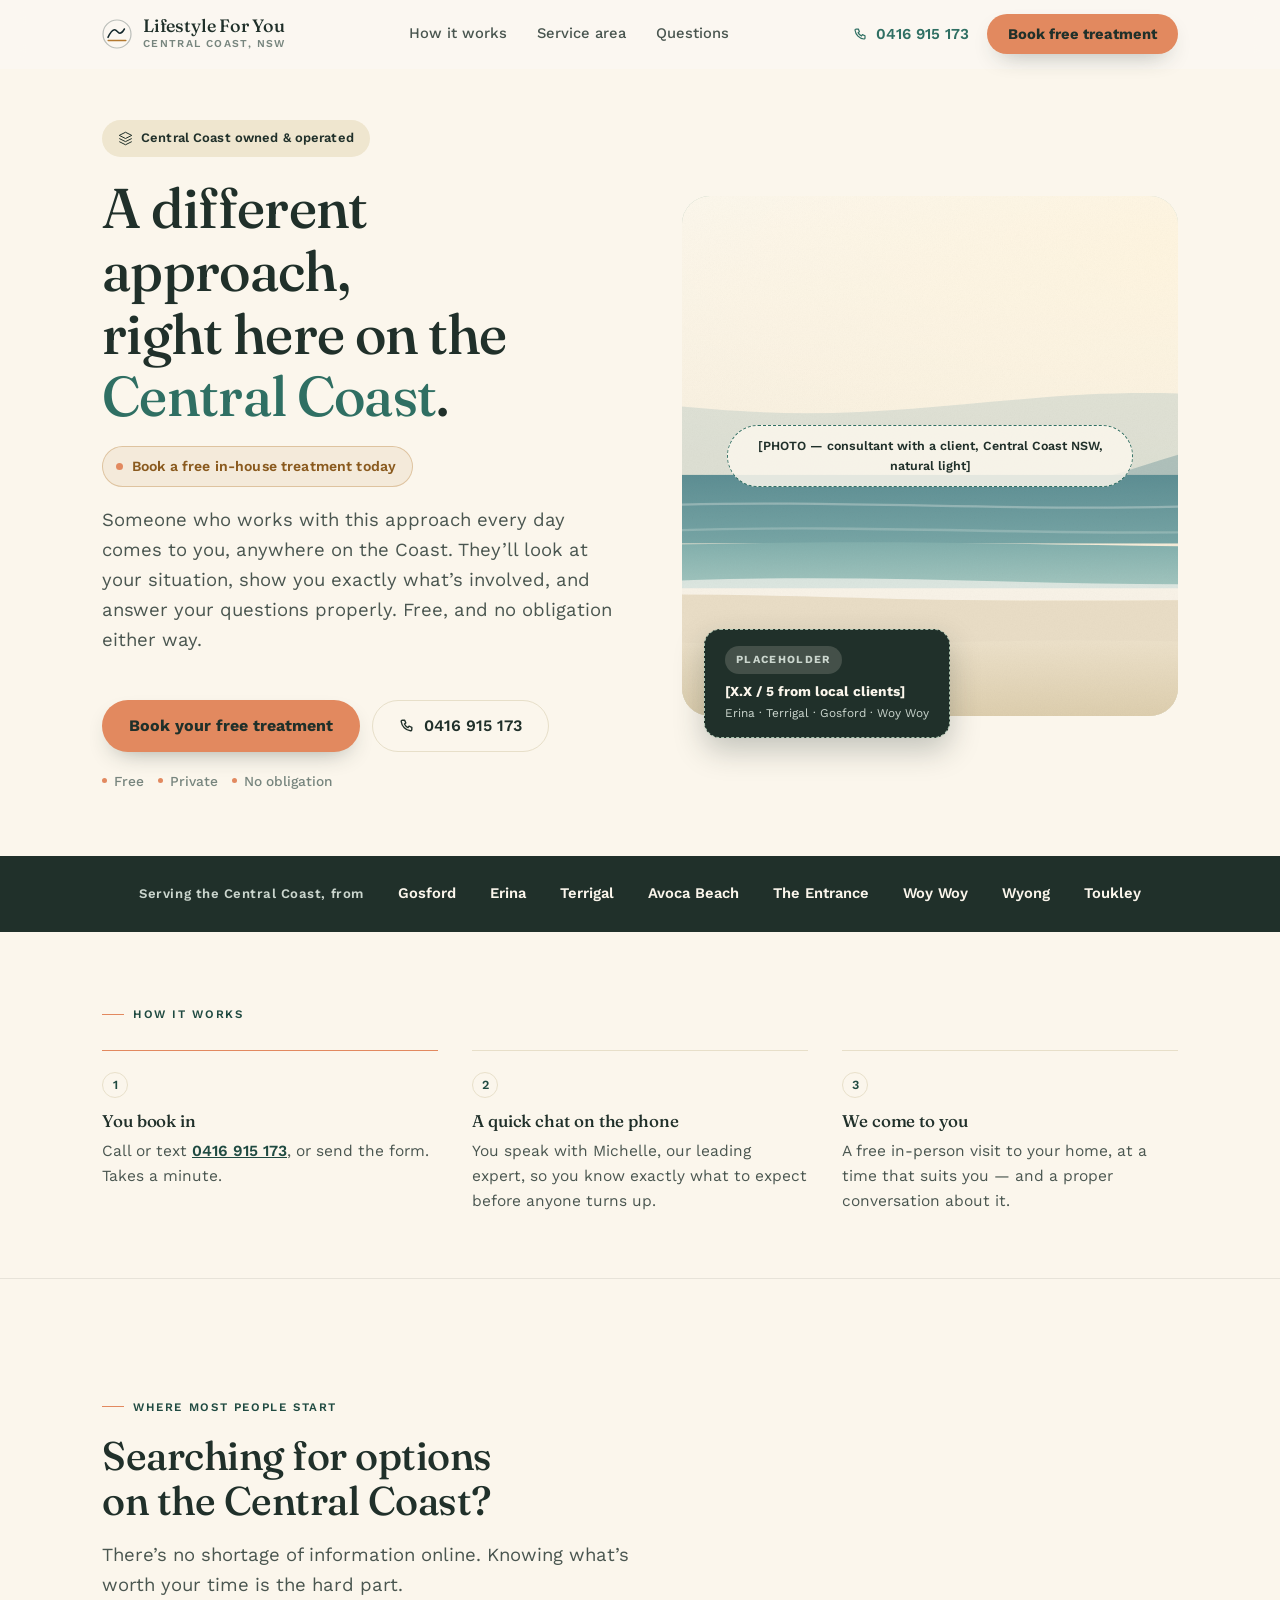
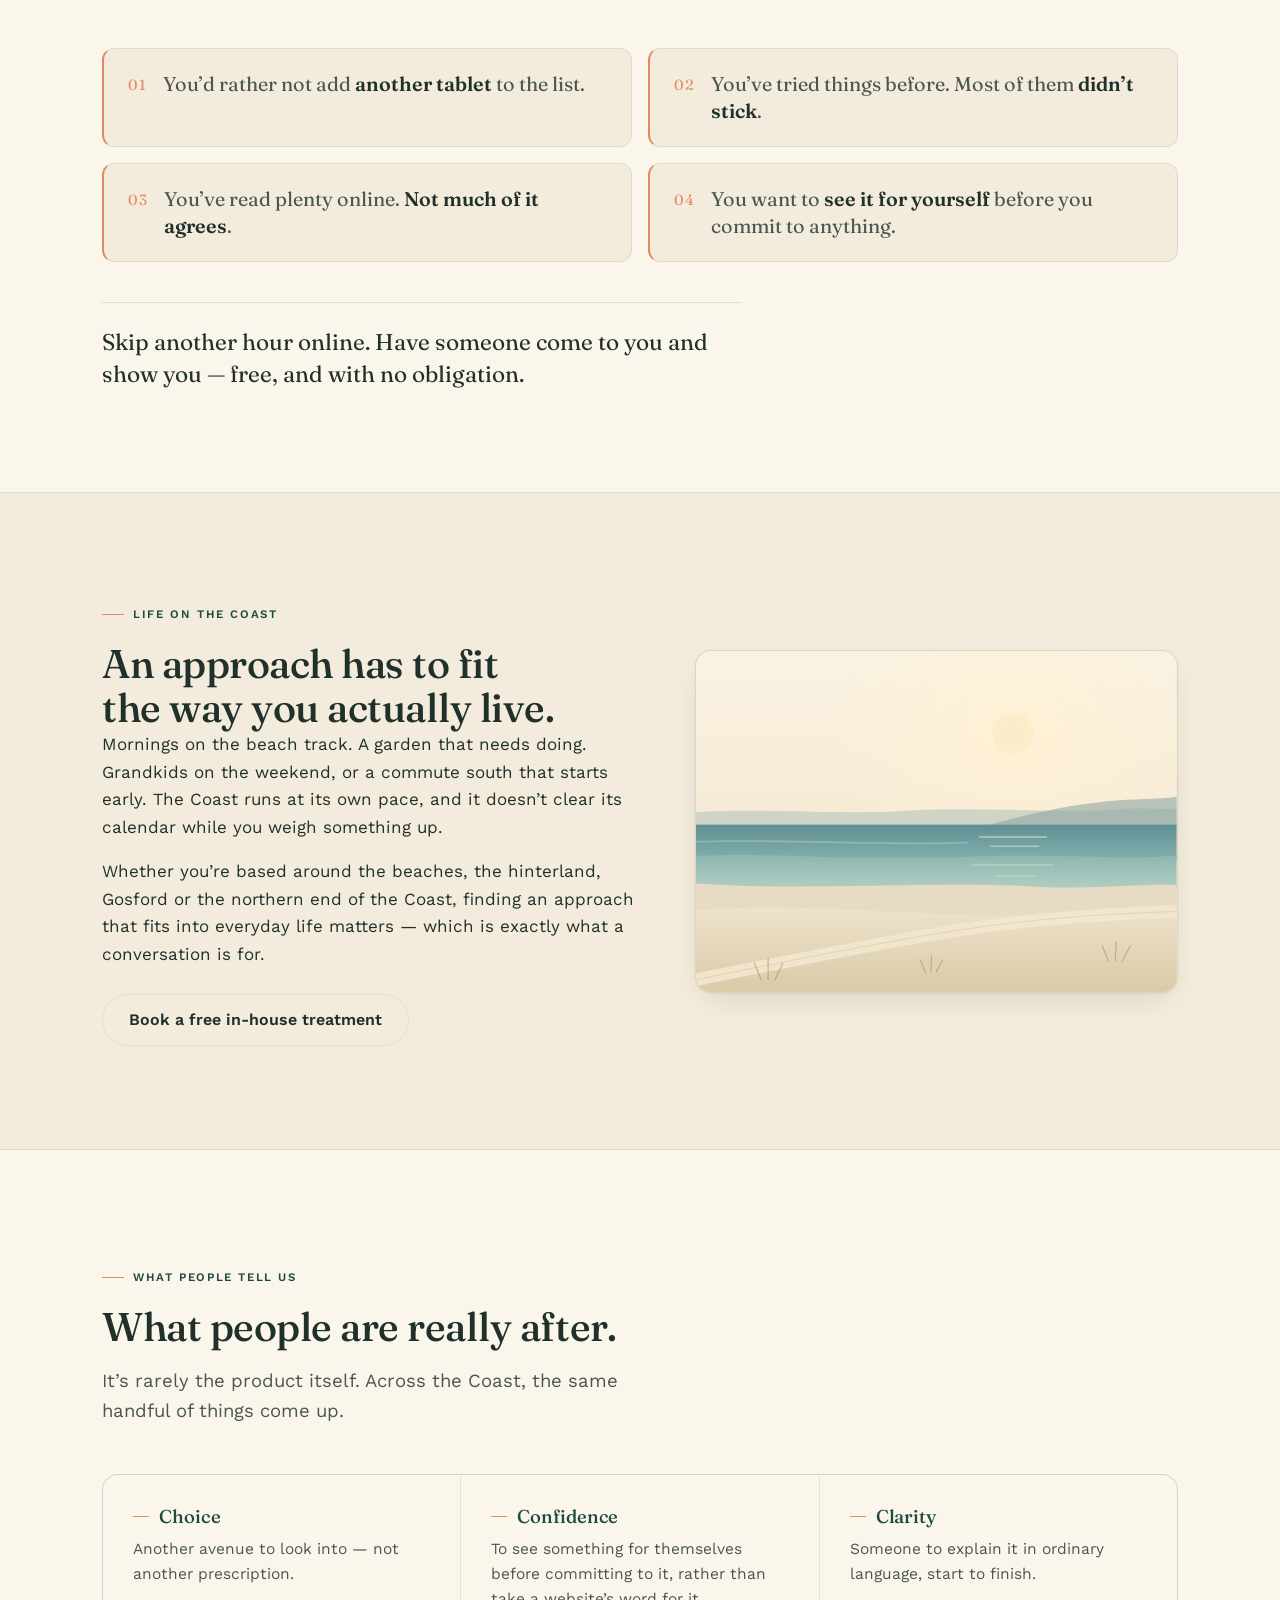
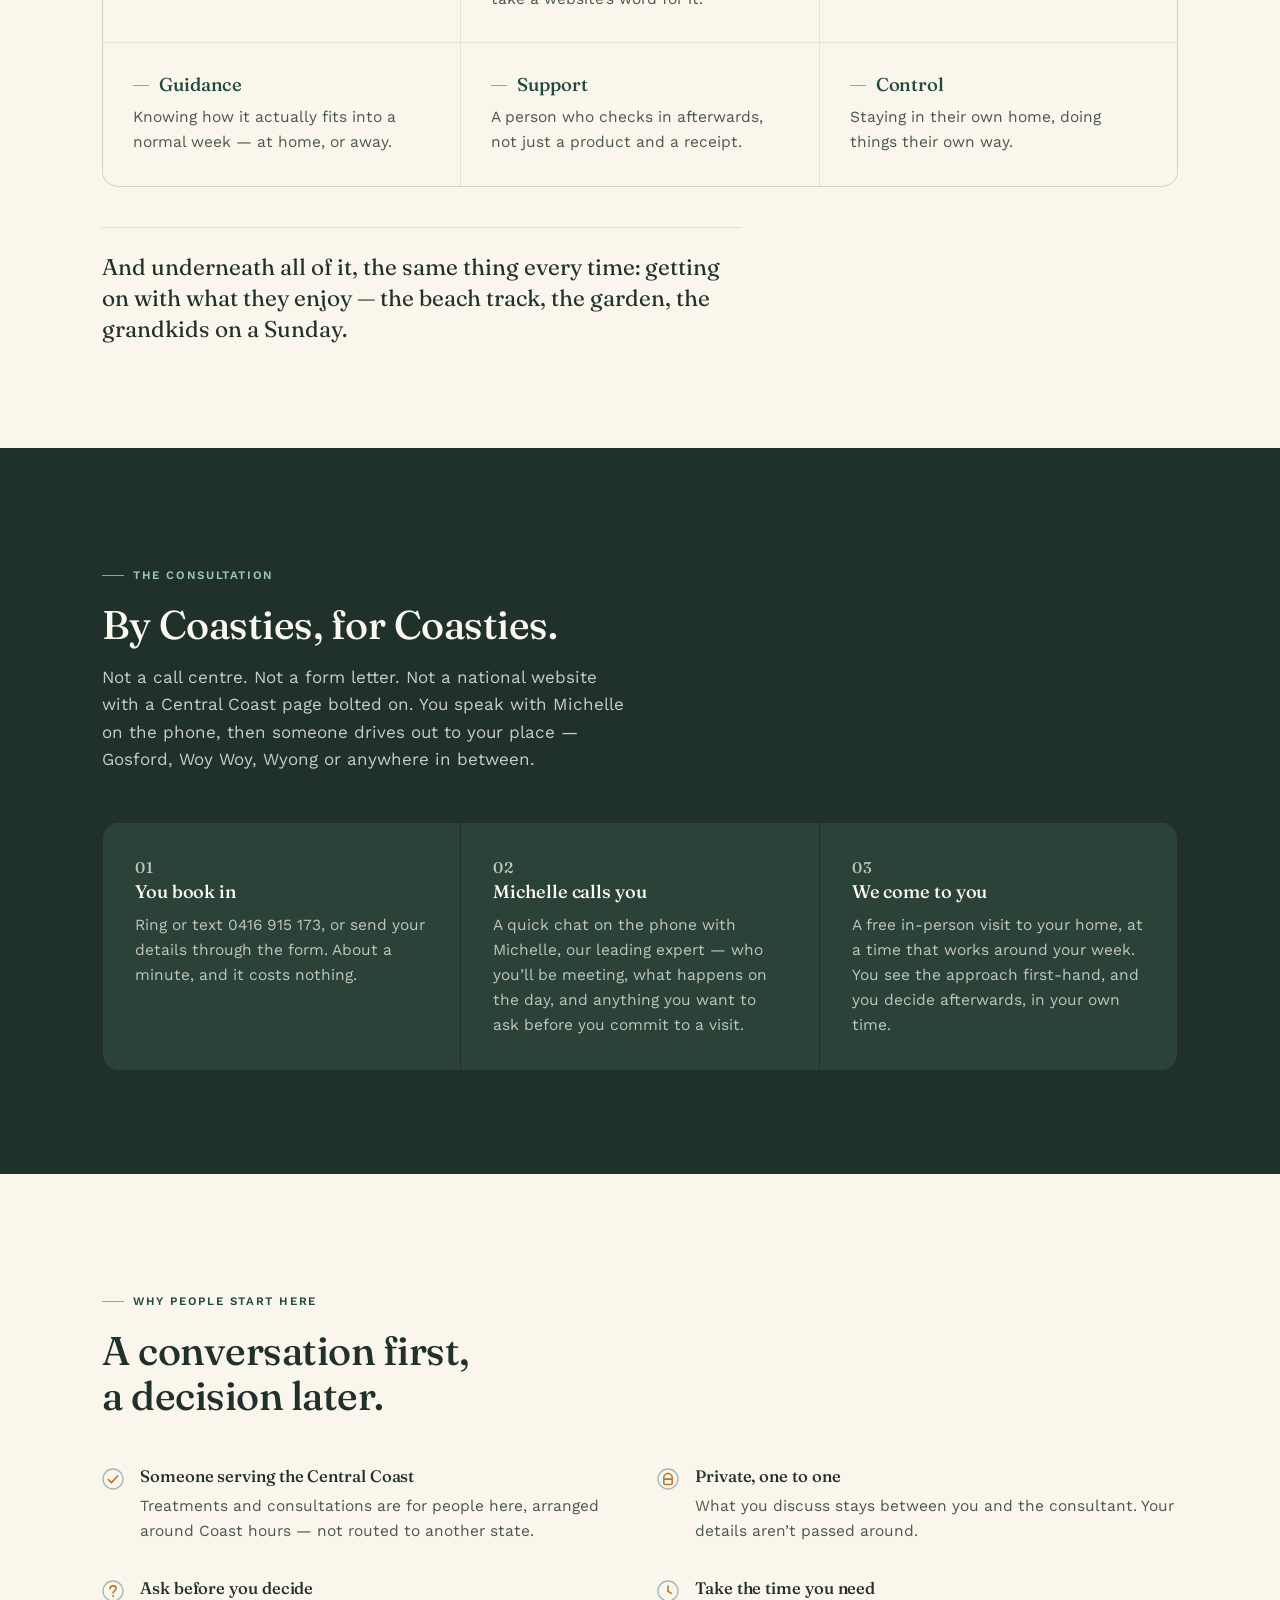
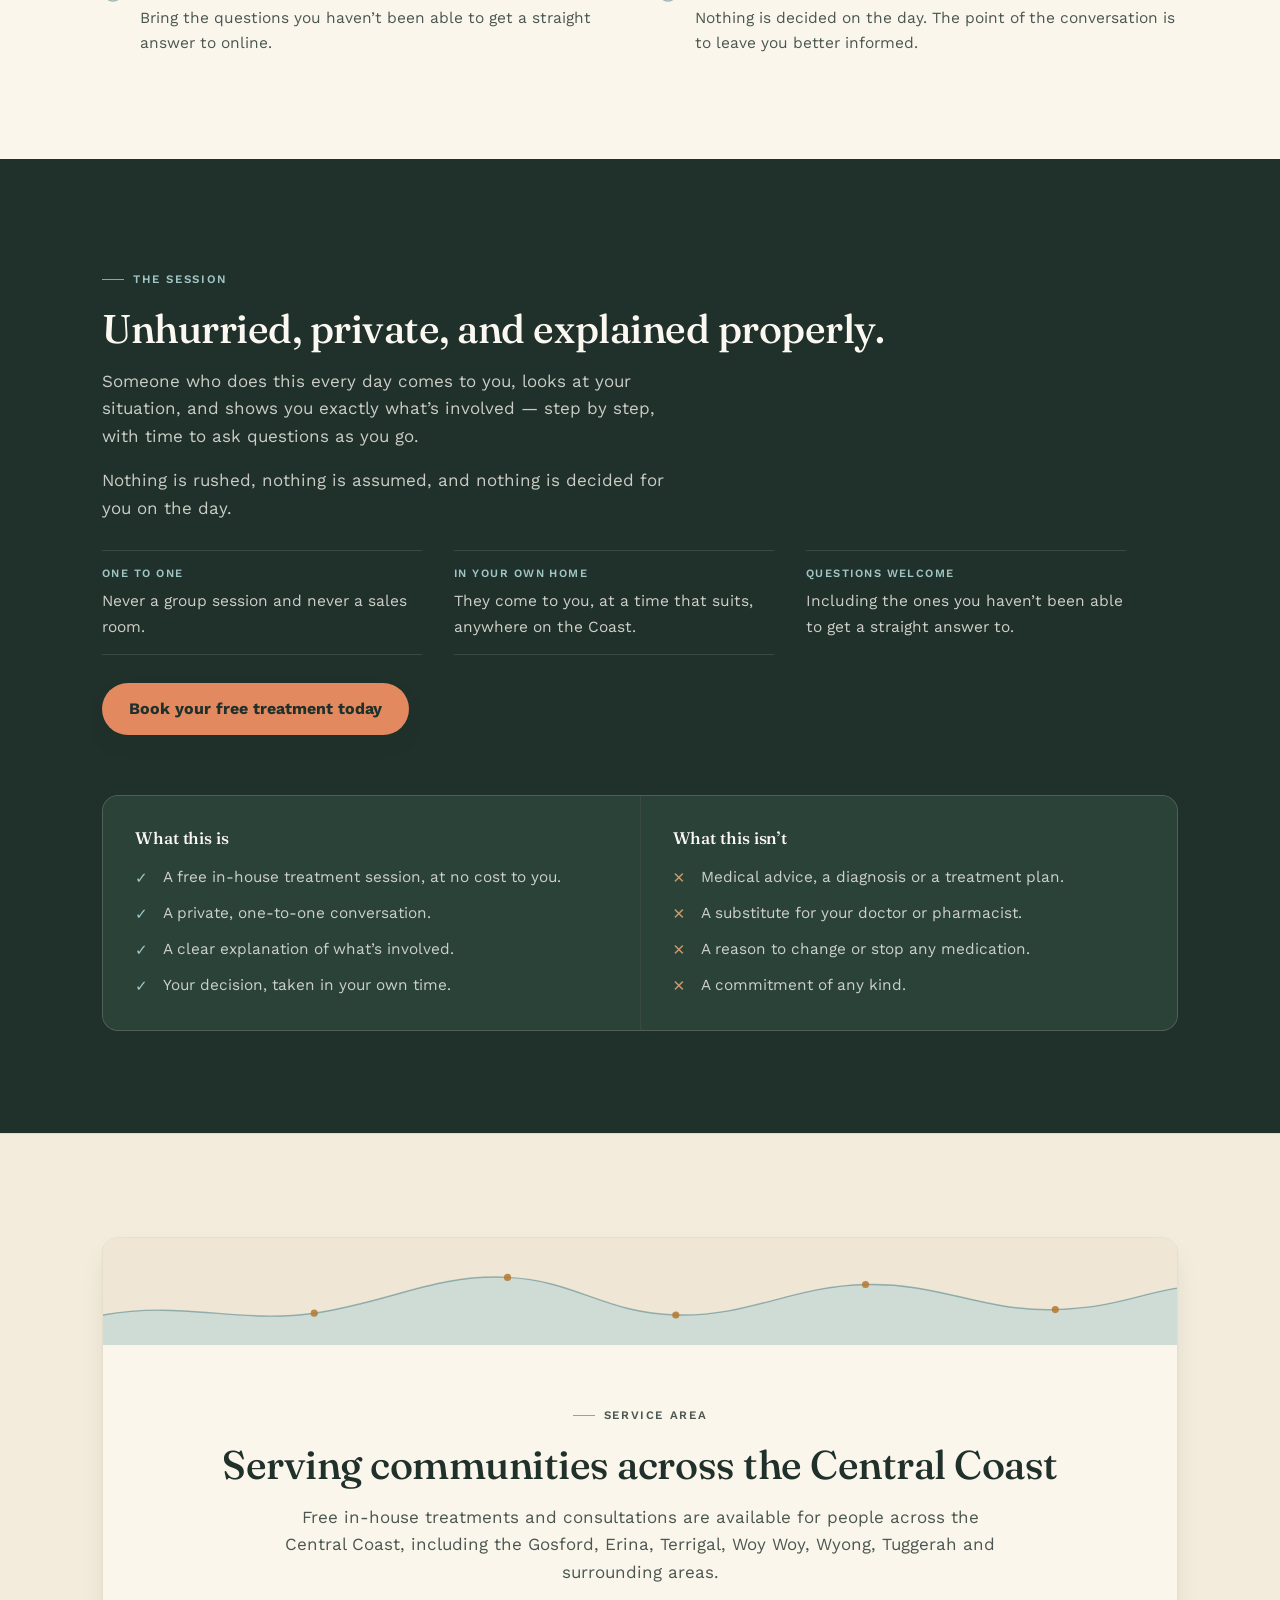
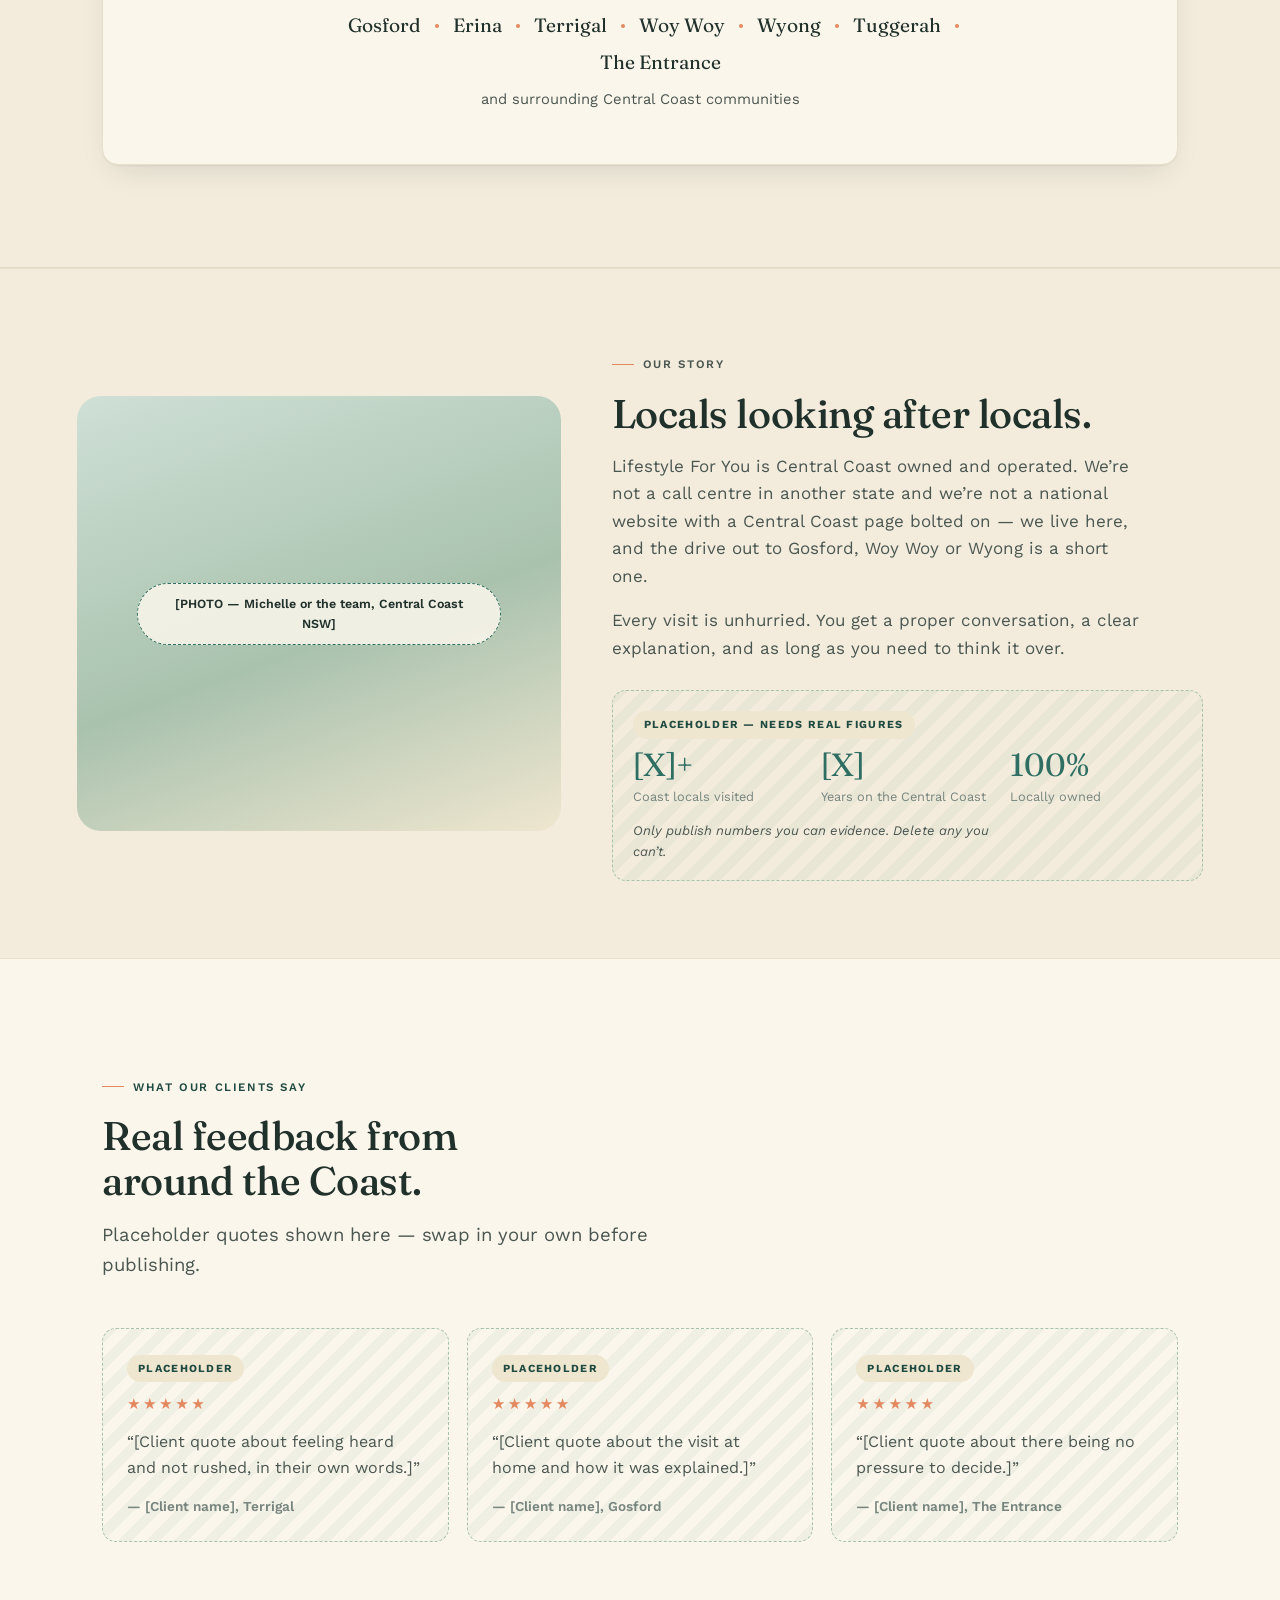
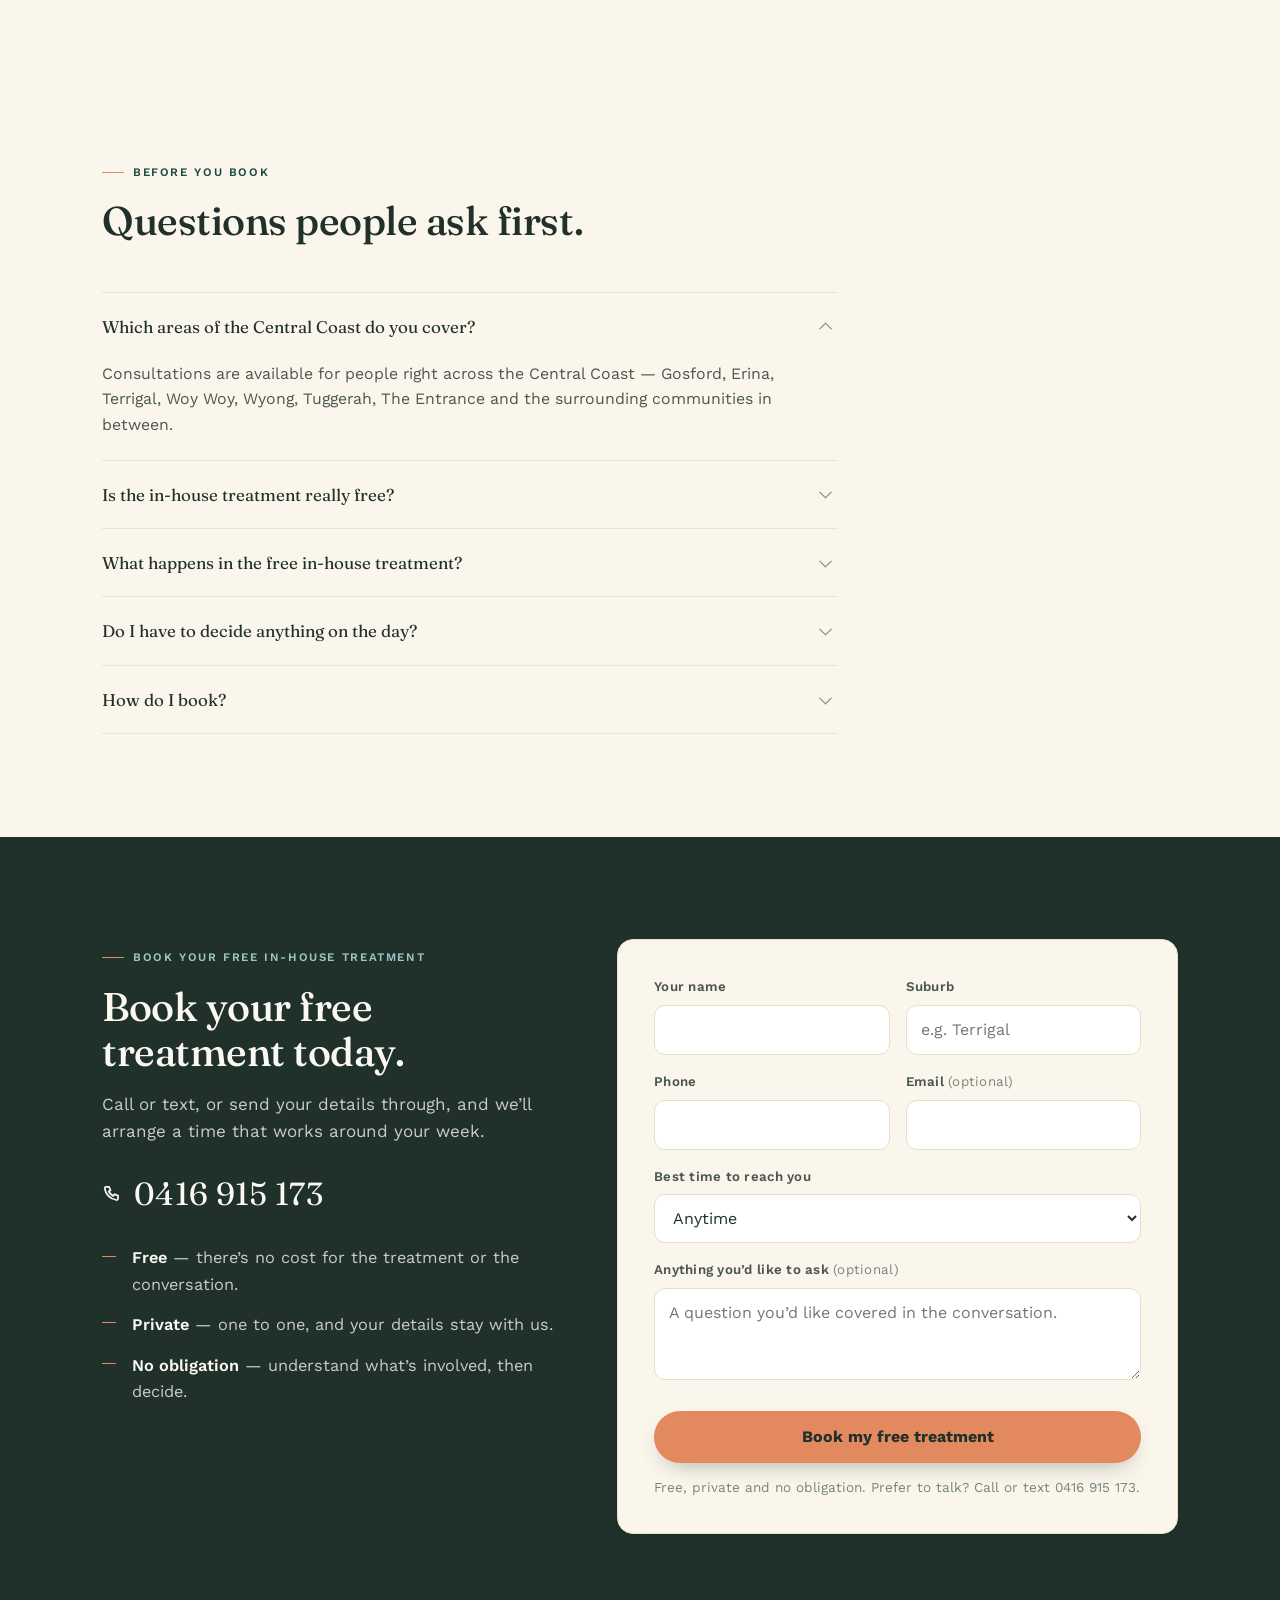
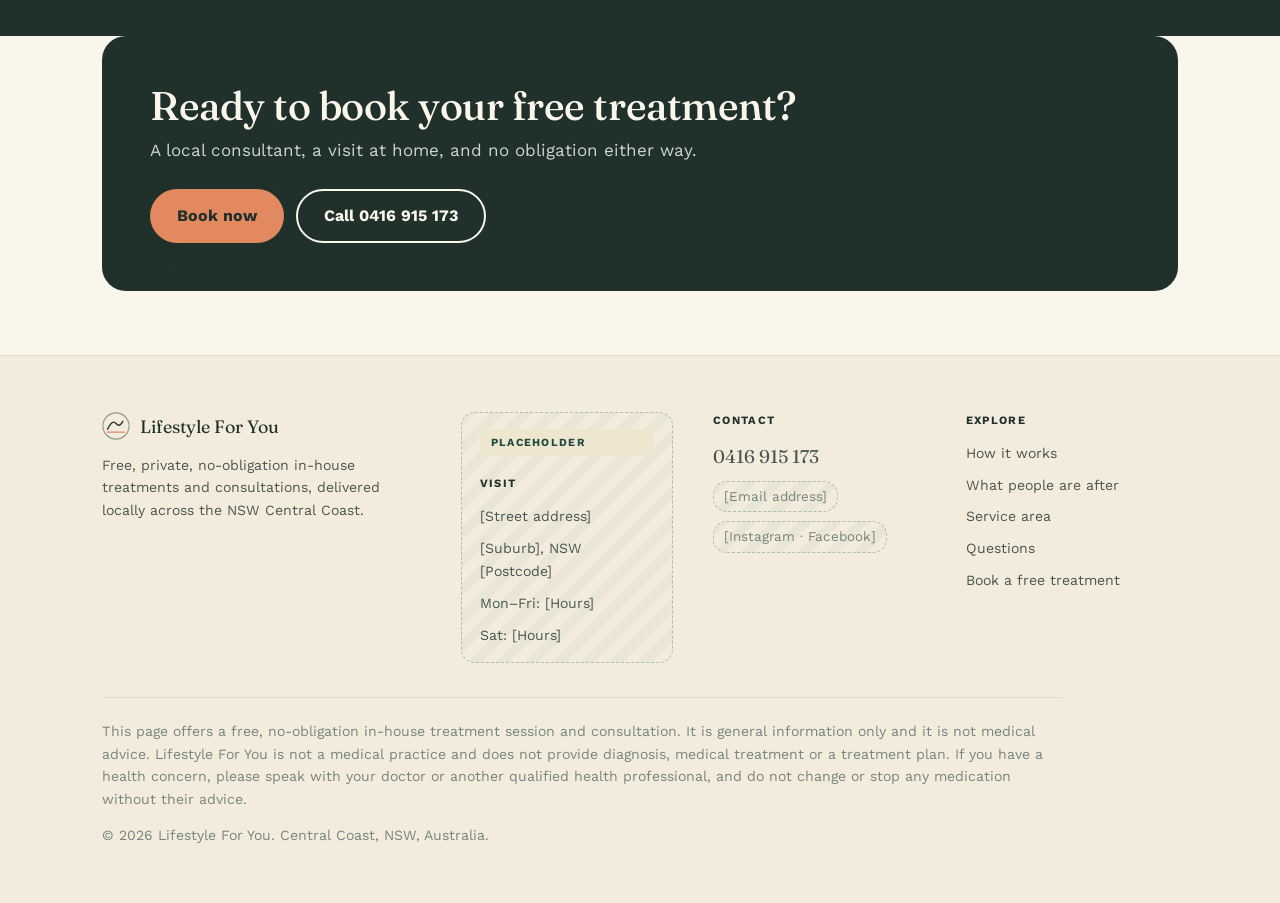
==== commit 8c9b4e3f: "Remove the anatomy figure Gone, along with the sprite sheet, the CSS that drove it and the BodyParts" ====
--- a/central-coast/index.html
+++ b/central-coast/index.html
@@ -476,39 +476,6 @@
 @media (prefers-reduced-motion:reduce){.painpoints li:hover{transform:none;}}
 
 
-/* The figure is a 72-frame turntable rendered offline from BodyParts3D 4.0
-   geometry (CC BY 4.0, credited in the footer), composited into one 9x8 WebP
-   sprite sheet and stepped through by CSS alone — no JavaScript, and none of
-   the 21.4MB the live 3D atlas would have cost.
-
-   72 frames means 5 degrees a step, which is what lets the rotation run this
-   slowly (14s a turn) without reading as stop-motion. Percentage
-   background-size keeps it resolution-independent; steps(n, jump-none) lands
-   on all nine columns and all eight rows rather than skipping the last of
-   each, and the X axis completes one sweep per row, walking the sheet like a
-   raster scan.
-
-   The head is skinned and the body is not, on purpose: a bare skull read as
-   frightening, and the contrast is what makes it legible as muscle rather
-   than as a figure with no clothes on.
-
-   Deliberately unlabelled: a marked-up region beside a free treatment offer
-   would read as "we treat this". */
-.anat-figure{
-  width:min(340px,72vw);aspect-ratio:320/460;
-  background-image:url("muscle-turntable.webp");
-  background-size:900% 800%;
-  background-repeat:no-repeat;
-  background-position:0% 0%;
-  animation:anSpinX 1.75s steps(9,jump-none) infinite,
-            anSpinY 14s   steps(8,jump-none) infinite;
-}
-@keyframes anSpinX{from{background-position-x:0%}to{background-position-x:100%}}
-@keyframes anSpinY{from{background-position-y:0%}to{background-position-y:100%}}
-@media (prefers-reduced-motion:reduce){
-  /* Hold the front view. Still the real model, just not turning. */
-  .anat-figure{animation:none;background-position:0% 0%;}
-}
 
 /* ---------- what people are after ---------- */
 .want-grid{display:grid;grid-template-columns:1fr;gap:1px;background:var(--line-soft);
@@ -825,31 +792,9 @@
 .ok-actions{display:flex;flex-direction:column;gap:10px;margin-top:20px;}
 .ok-actions .btn{width:100%;}
 
-/* ---------- anatomy band ---------- */
-.anat-grid{display:grid;grid-template-columns:1fr;gap:clamp(30px,5vw,56px);align-items:center;}
-@media (min-width:900px){.anat-grid{grid-template-columns:1.02fr .98fr;}}
-.anat-stage{
-  position:relative;border-radius:var(--radius);overflow:hidden;
-  background:linear-gradient(180deg,#17323A 0%,#102A31 100%);
-  border:1px solid rgba(251,248,242,.09);
-  display:flex;align-items:center;justify-content:center;
-  padding:18px 0;
-}
-.anat-stage svg{display:block;width:100%;max-width:340px;height:auto;}
-/* A slow light pass over the figure, the way a visualisation reads on a
-   screen. Decorative only, and it stops dead under reduced motion. */
-.anat-sweep{
-  position:absolute;left:0;right:0;height:38%;
-  background:linear-gradient(180deg,rgba(159,198,196,0) 0%,rgba(159,198,196,.12) 50%,rgba(159,198,196,0) 100%);
-  animation:sweep 7s ease-in-out infinite;pointer-events:none;
-}
-@keyframes sweep{
-  0%,100%{transform:translateY(-40%);opacity:0;}
-  50%{transform:translateY(190%);opacity:1;}
-}
-@media (prefers-reduced-motion:reduce){.anat-sweep{display:none;}}
-
-.spec{list-style:none;margin:26px 0 0 0;padding:0;display:grid;gap:0;}
+/* ---------- the session ---------- */
+.session-body{max-width:64rem;}
+.spec{list-style:none;margin:28px 0 0 0;padding:0;display:grid;gap:0;}
 .spec li{
   display:grid;grid-template-columns:auto 1fr;gap:4px 16px;align-items:baseline;
   padding:14px 0;border-top:1px solid rgba(251,248,242,.12);
@@ -860,6 +805,12 @@
   text-transform:uppercase;color:#9FC6C4;white-space:nowrap;
 }
 .spec span{color:rgba(251,248,242,.8);font-size:.97rem;}
+@media (min-width:860px){
+  .spec{grid-template-columns:repeat(3,1fr);gap:0 32px;}
+  .spec li{grid-template-columns:1fr;gap:6px;align-content:start;}
+  .spec li:last-child{border-bottom:none;}
+  .spec li{border-bottom:1px solid rgba(251,248,242,.12);}
+}
 @media (max-width:560px){
   .spec li{grid-template-columns:1fr;gap:5px;}
 }
@@ -1299,38 +1250,22 @@
     </div>
   </section>
 
-  <!-- ==================== THE SESSION ====================
-       The anatomical figure is a general illustration of the human body. It
-       carries NO labels, markers or pointers, deliberately: an annotated
-       region would read as "we treat this", which is a therapeutic claim
-       this page does not make and is not authorised to make.
-
-       Equally deliberate is what is NOT here: no title, qualification,
-       registration, accreditation, clinical badge or medical insignia.
-       Nothing on this page may imply the operator is a medical professional
-       unless that is true and can be evidenced. -->
+  <!-- ==================== THE SESSION ==================== -->
   <section class="band band-ink">
     <div class="wrap">
-      <div class="anat-grid">
-        <div>
-          <p class="eyebrow">The session</p>
-          <h2>Unhurried, private, and explained properly.</h2>
-          <p style="color:rgba(251,248,242,.78);margin-top:16px;max-width:46ch;">Someone who does this every day comes to you, looks at your situation, and shows you exactly what&rsquo;s involved &mdash; step by step, with time to ask questions as you go.</p>
-          <p style="color:rgba(251,248,242,.78);max-width:46ch;">Nothing is rushed, nothing is assumed, and nothing is decided for you on the day.</p>
-          <ul class="spec">
-            <li><b>One to one</b><span>Never a group session and never a sales room.</span></li>
-            <li><b>In your own home</b><span>They come to you, at a time that suits, anywhere on the Coast.</span></li>
-            <li><b>Questions welcome</b><span>Including the ones you haven&rsquo;t been able to get a straight answer to.</span></li>
-          </ul>
-          <p style="margin-top:28px;">
-            <a class="btn btn-primary" style="background:#FBF8F2;color:var(--ink);" href="#book" data-cta="anatomy">Book your free treatment today</a>
-          </p>
-        </div>
-
-        <div class="anat-stage rise">
-          <span class="anat-sweep" aria-hidden="true"></span>
-          <div class="anat-figure" role="img" aria-label="Rotating illustration of the human muscular system, front view"></div>
-        </div>
+      <div class="session-body">
+        <p class="eyebrow">The session</p>
+        <h2>Unhurried, private, and explained properly.</h2>
+        <p style="color:rgba(251,248,242,.78);margin-top:16px;max-width:52ch;">Someone who does this every day comes to you, looks at your situation, and shows you exactly what&rsquo;s involved &mdash; step by step, with time to ask questions as you go.</p>
+        <p style="color:rgba(251,248,242,.78);max-width:52ch;">Nothing is rushed, nothing is assumed, and nothing is decided for you on the day.</p>
+        <ul class="spec">
+          <li><b>One to one</b><span>Never a group session and never a sales room.</span></li>
+          <li><b>In your own home</b><span>They come to you, at a time that suits, anywhere on the Coast.</span></li>
+          <li><b>Questions welcome</b><span>Including the ones you haven&rsquo;t been able to get a straight answer to.</span></li>
+        </ul>
+        <p style="margin-top:28px;">
+          <a class="btn btn-primary" href="#book" data-cta="session">Book your free treatment today</a>
+        </p>
       </div>
 
       <!-- Saying plainly what this is not is the honest way to look
@@ -1649,7 +1584,7 @@
     </div>
 
     <p class="disclaimer">This page offers a free, no-obligation in-house treatment session and consultation. It is general information only and it is not medical advice. Lifestyle For You is not a medical practice and does not provide diagnosis, medical treatment or a treatment plan. If you have a health concern, please speak with your doctor or another qualified health professional, and do not change or stop any medication without their advice.</p>
-    <p class="footer-legal">&copy; <span id="yr">2026</span> Lifestyle For You. Central Coast, NSW, Australia. &middot; Anatomical figure adapted from BodyParts3D, &copy; The Database Center for Life Science, licensed <a href="https://creativecommons.org/licenses/by/4.0/" rel="noopener">CC BY 4.0</a>.</p>
+    <p class="footer-legal">&copy; <span id="yr">2026</span> Lifestyle For You. Central Coast, NSW, Australia.</p>
   </div>
 </footer>
 
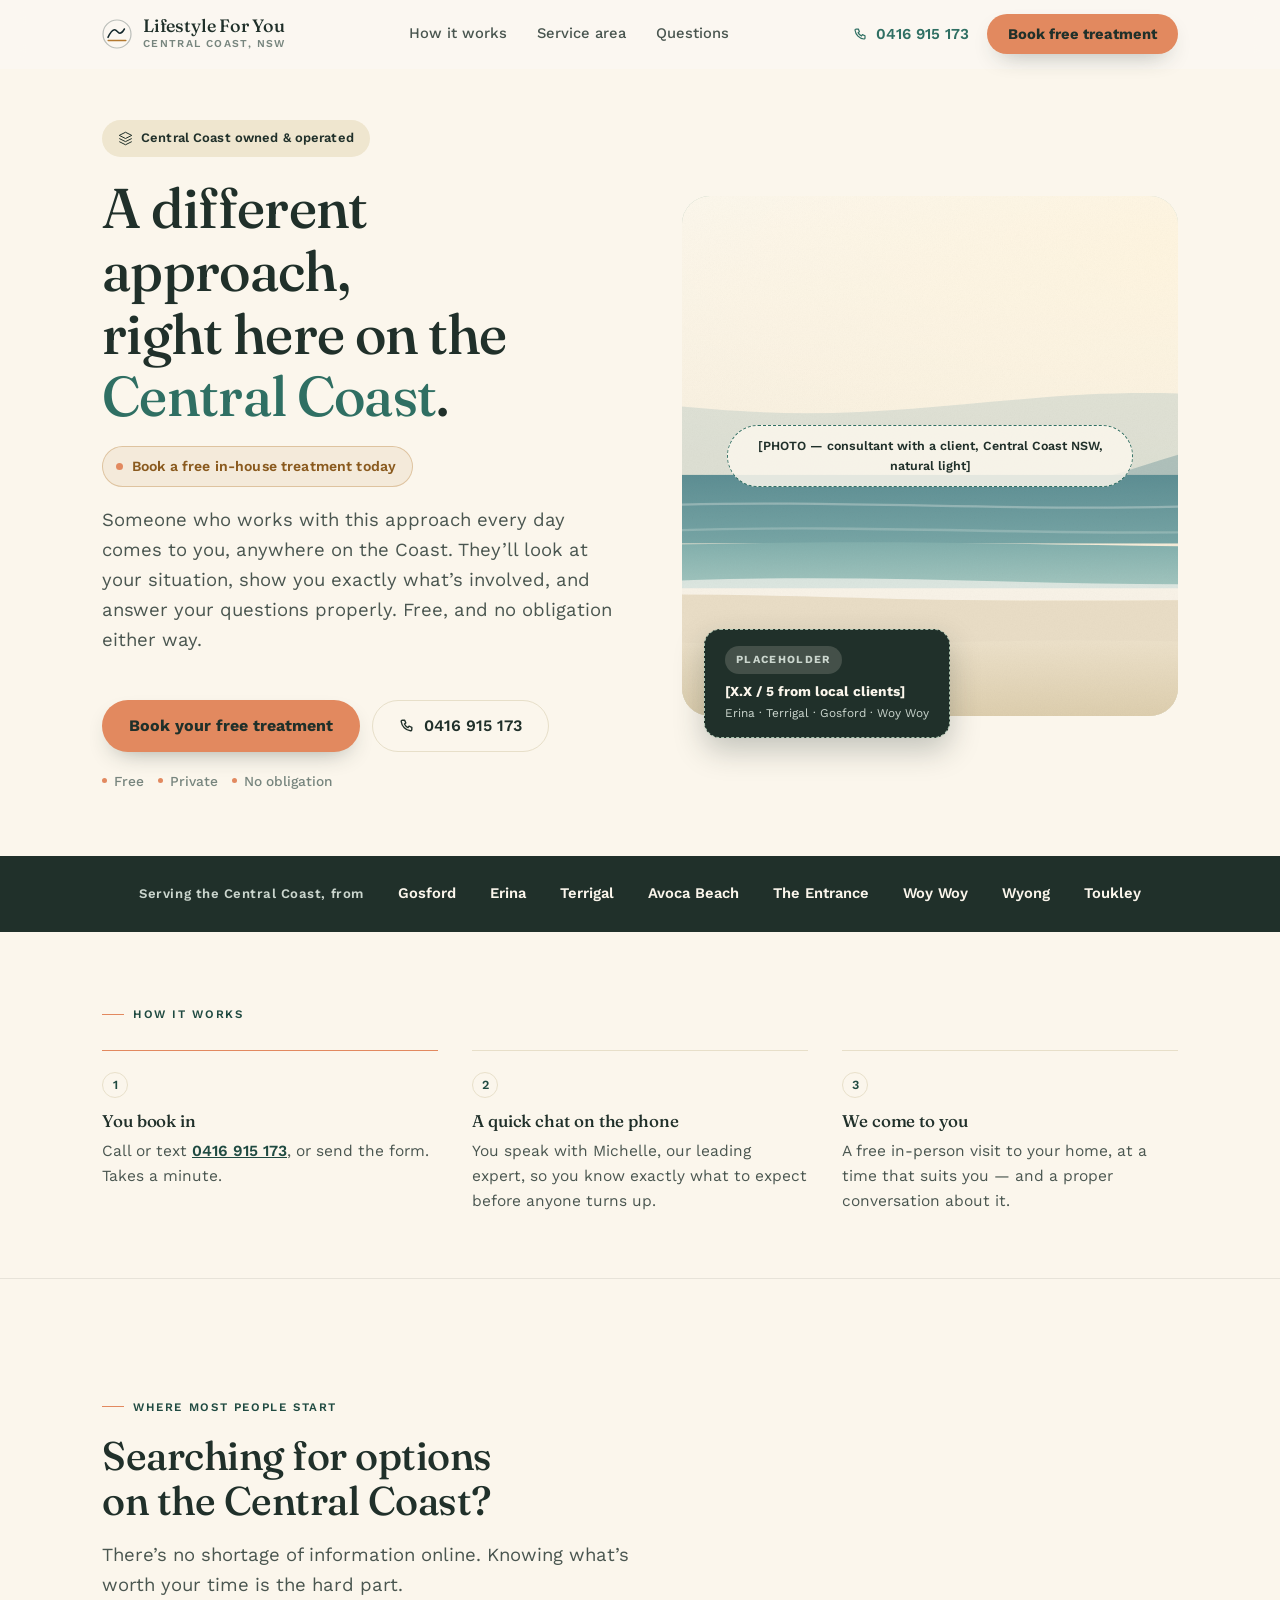
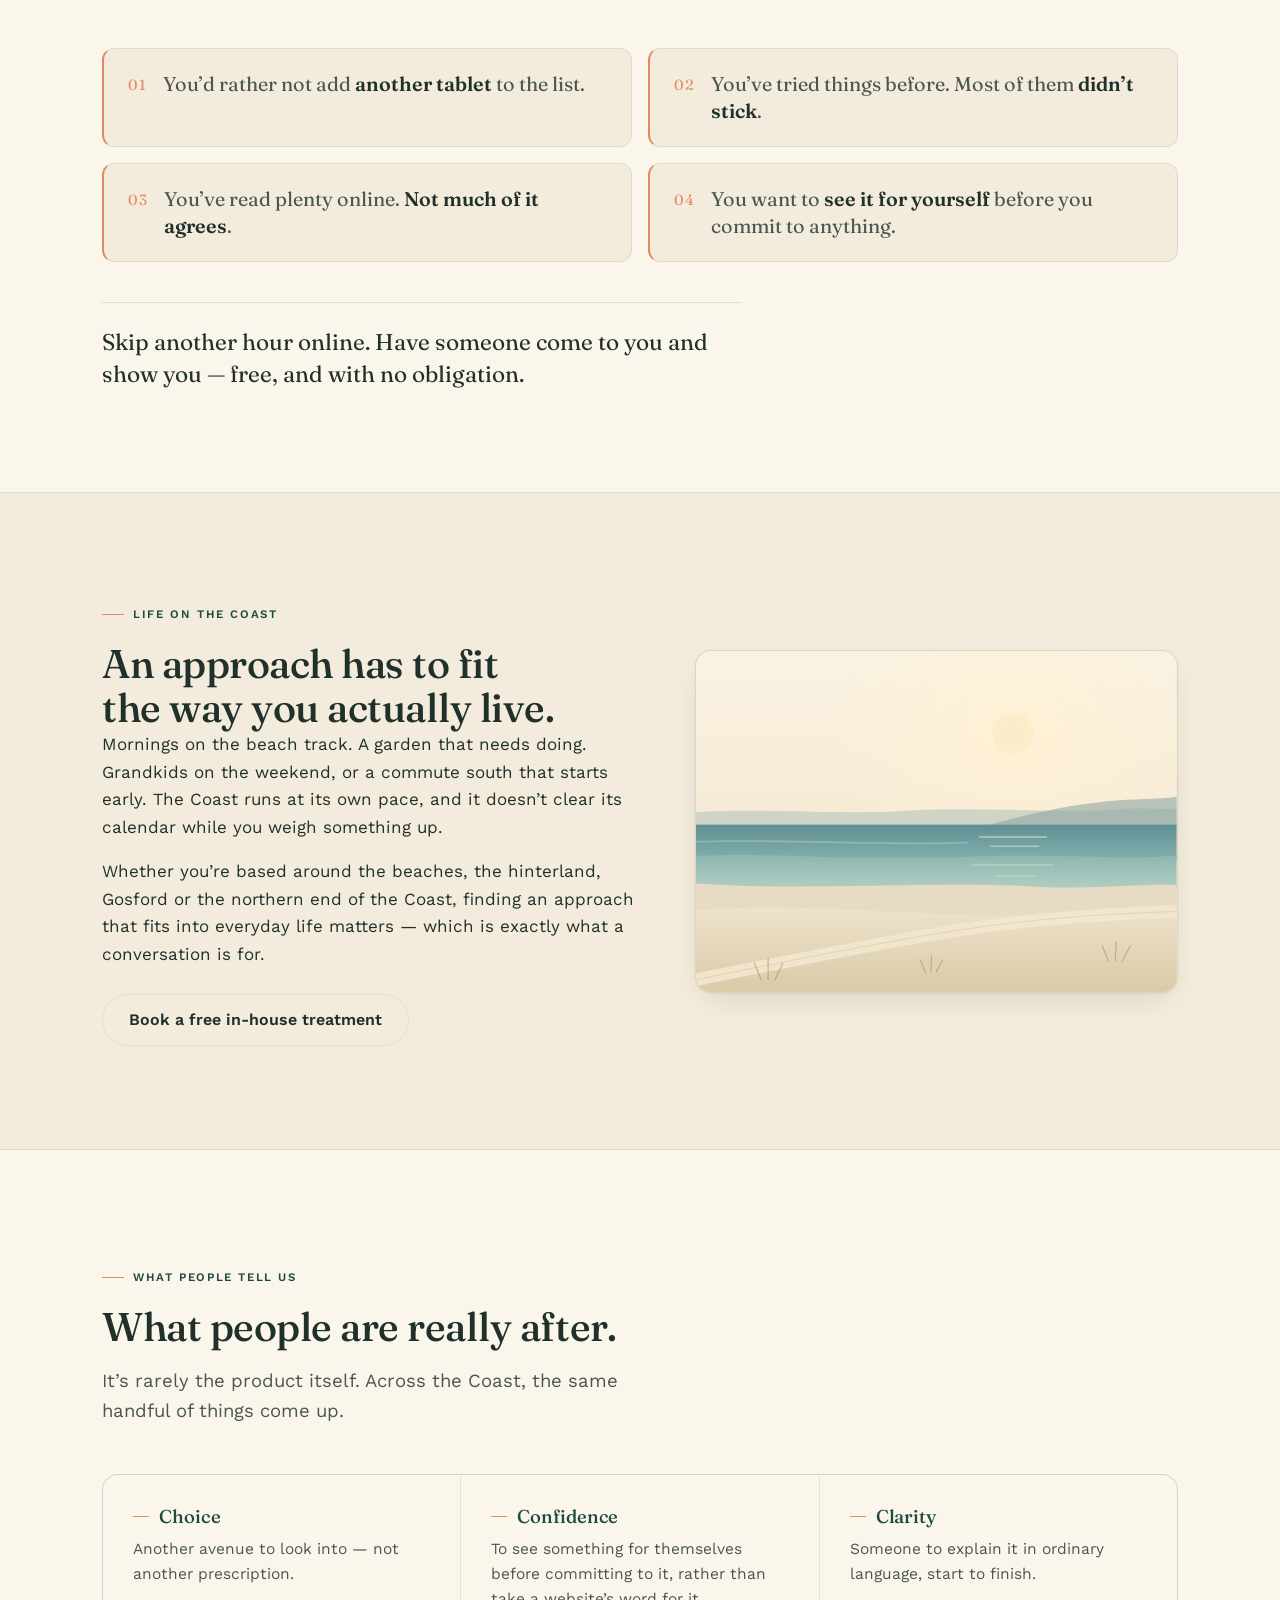
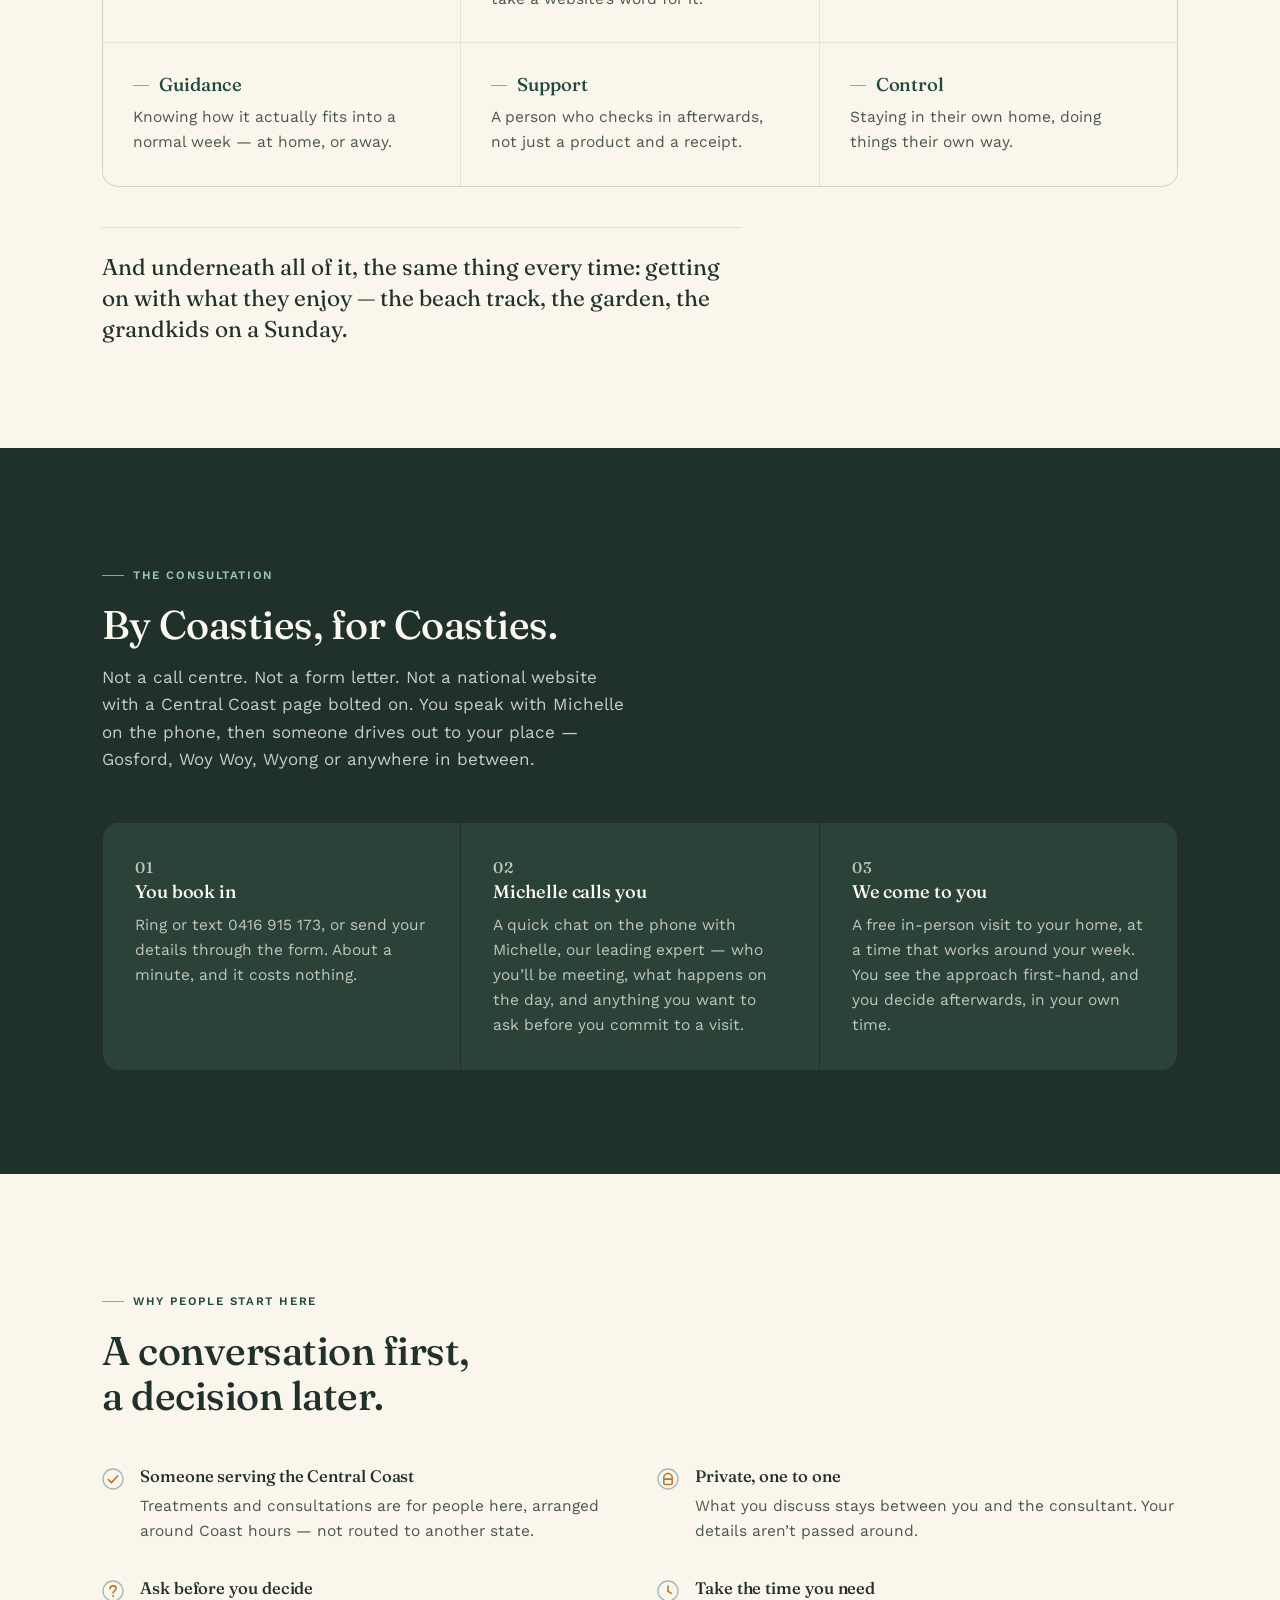
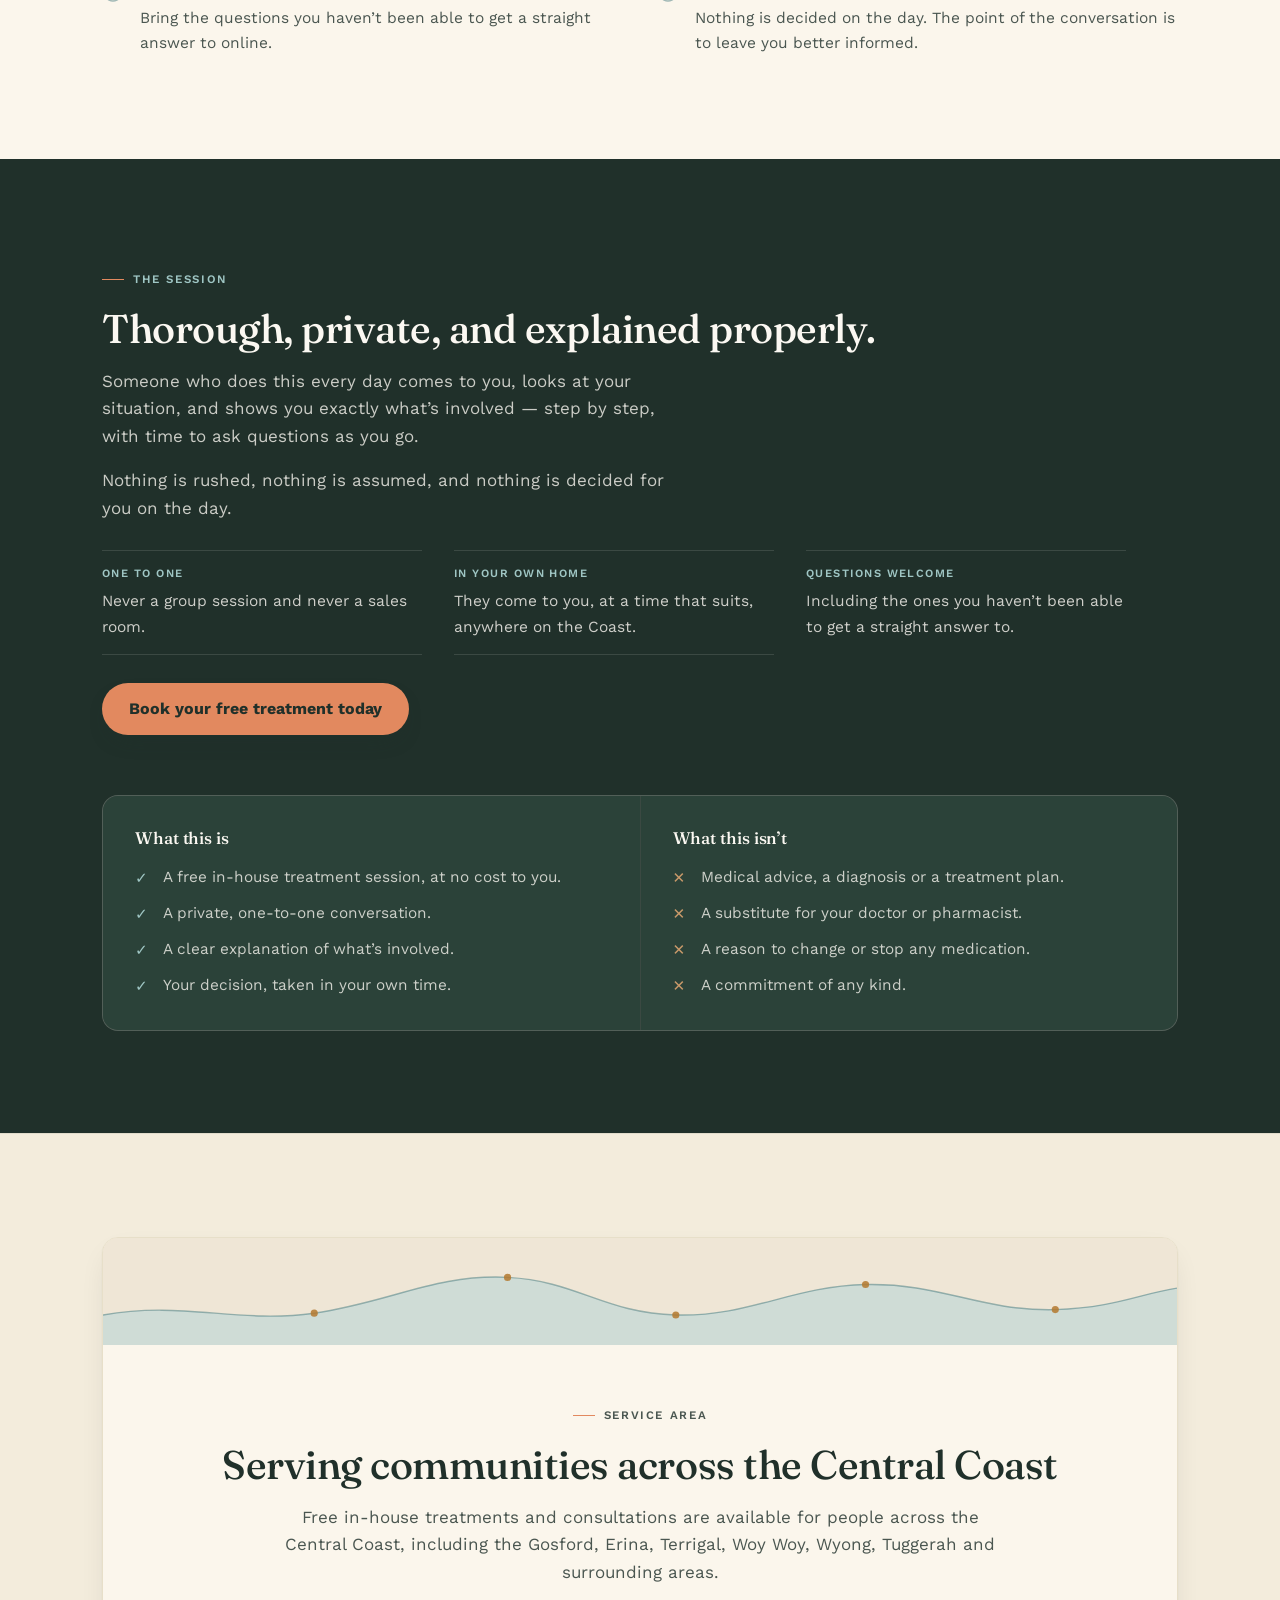
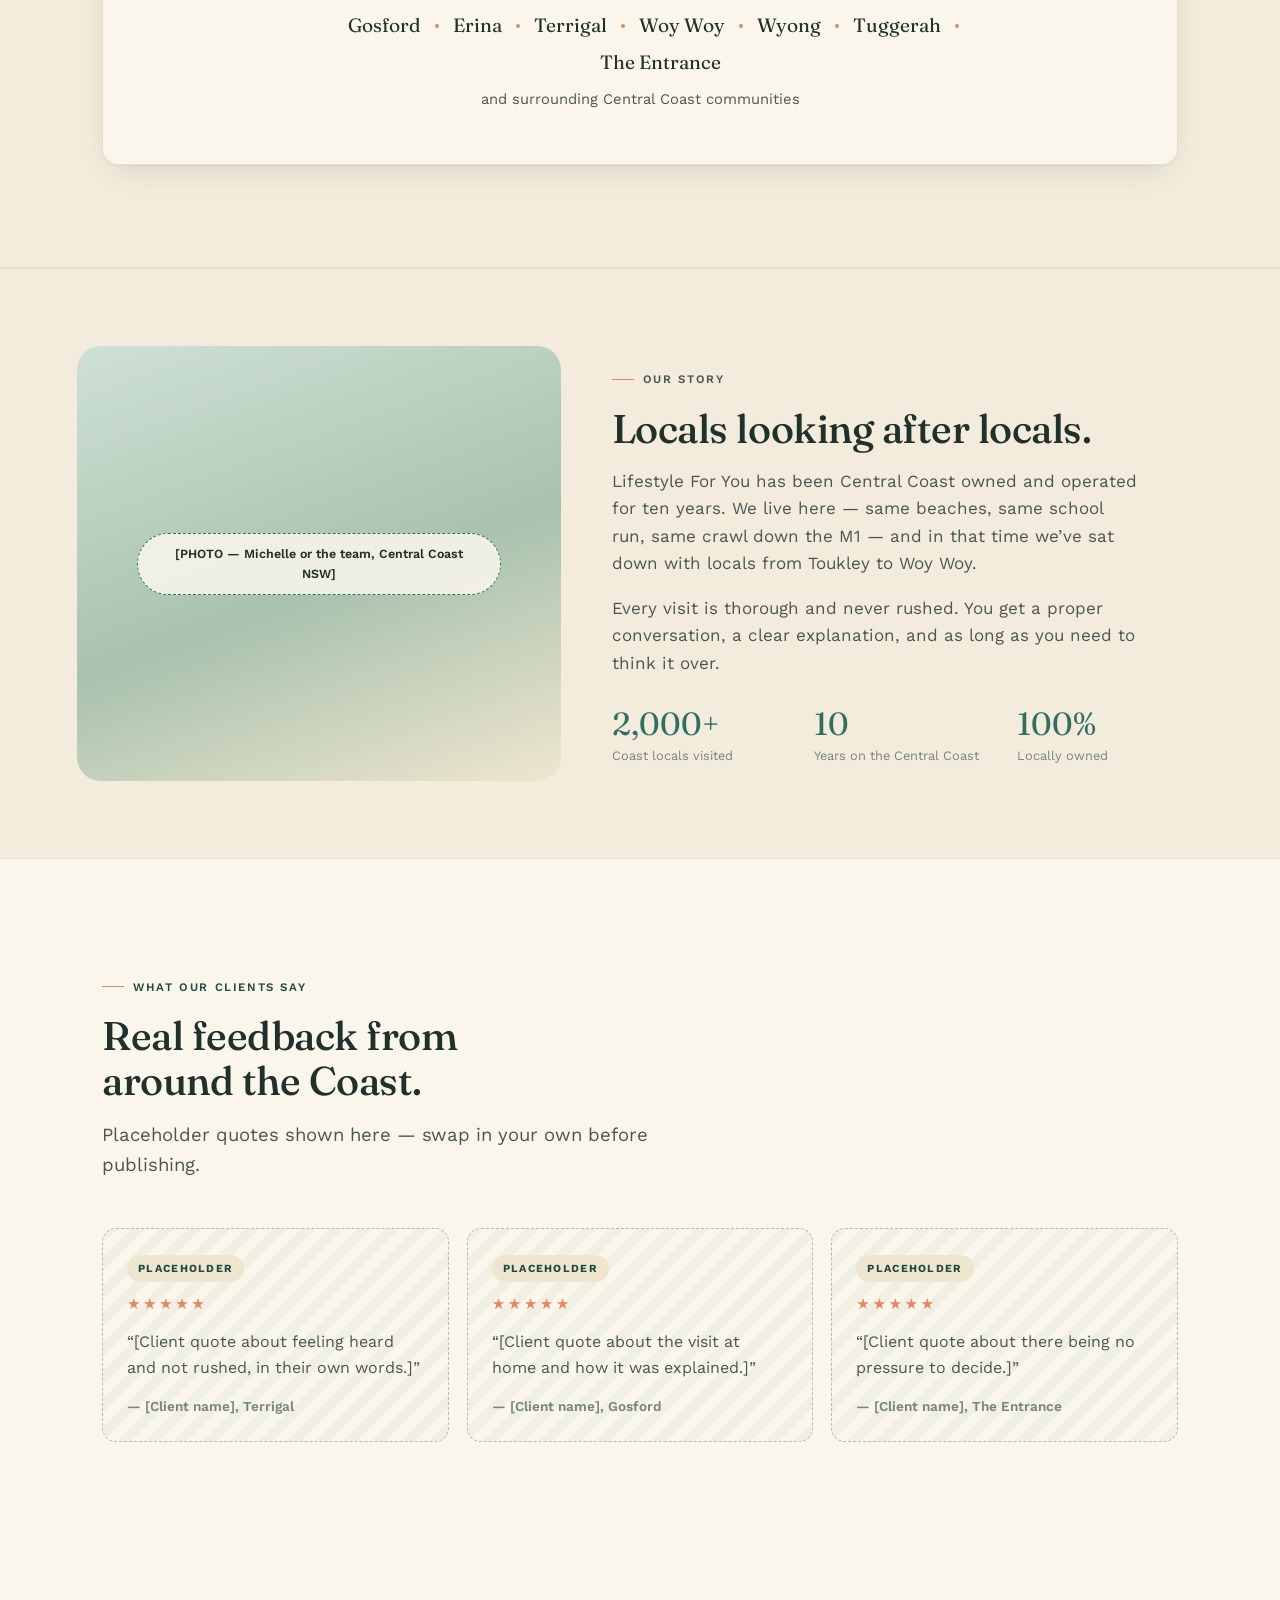
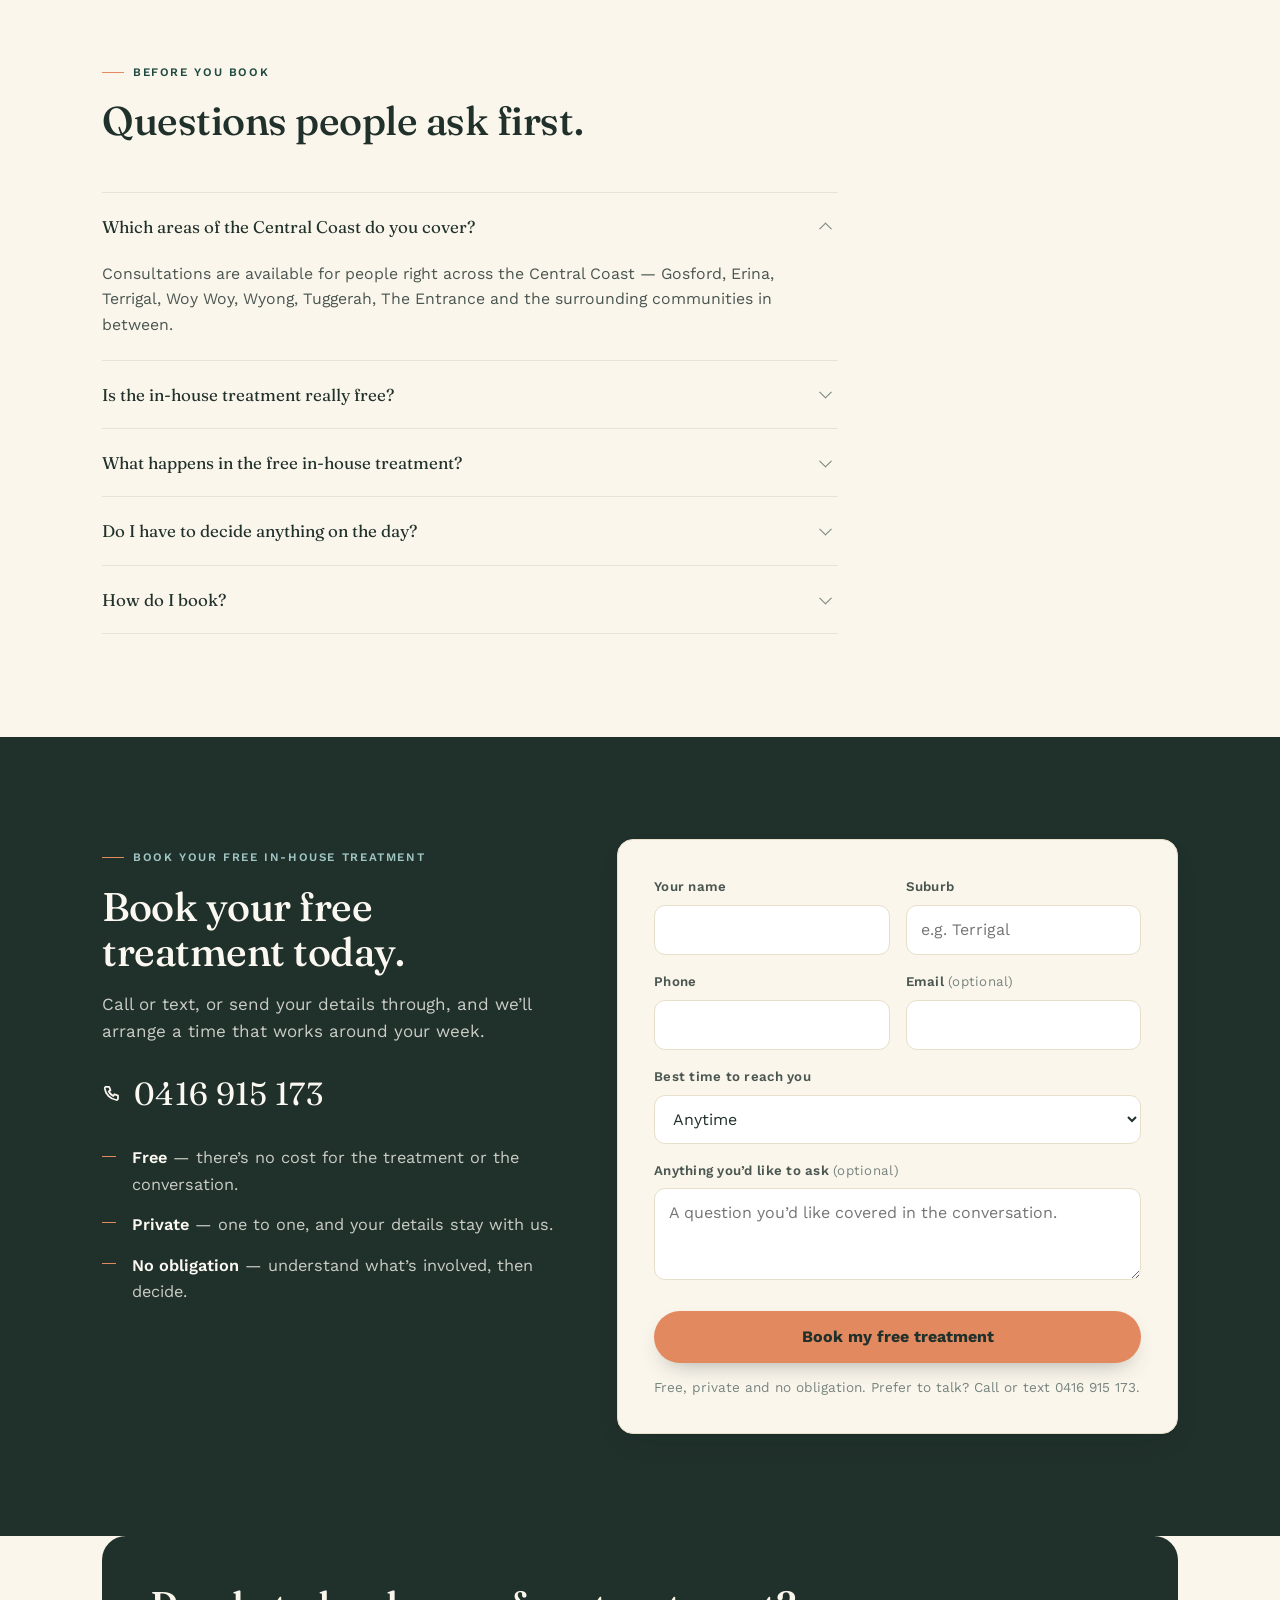
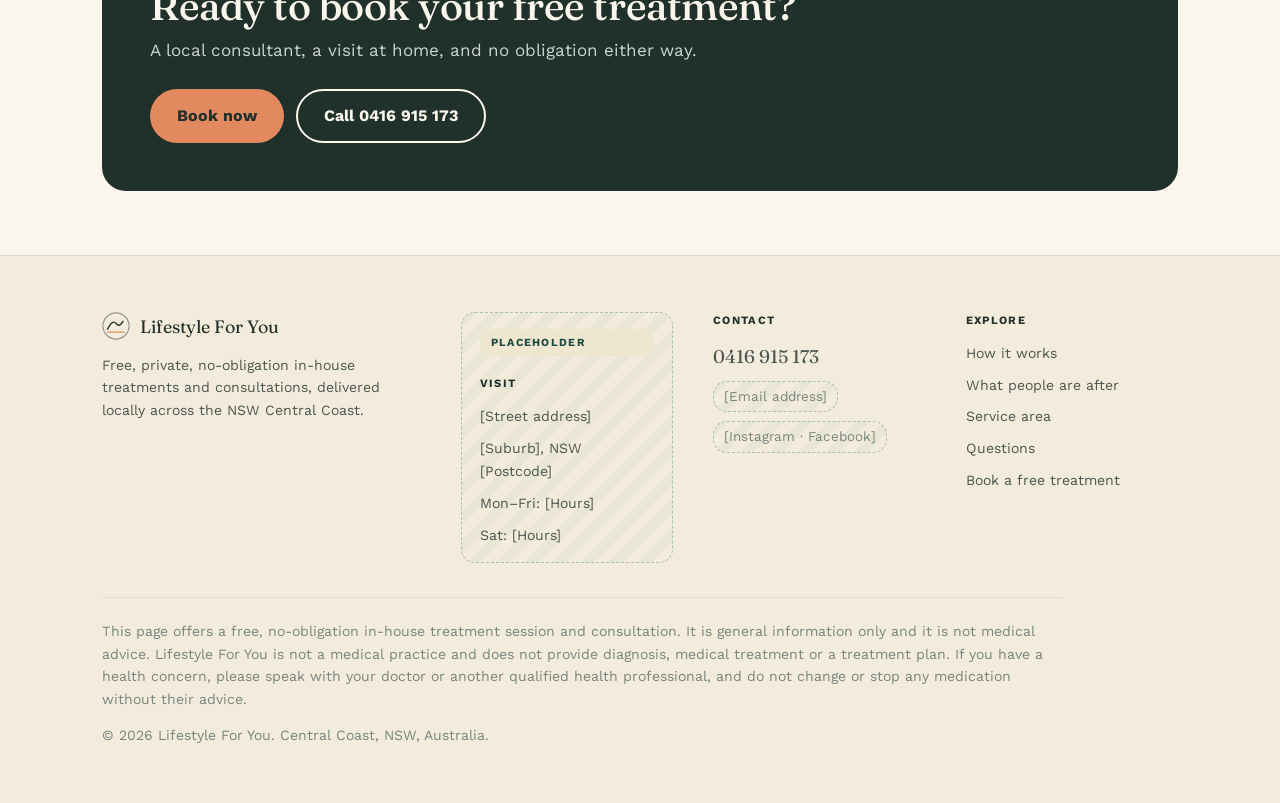
==== commit 9fa118aa: "Fill in the About figures and rework its copy The two supplied numbers are in: 2,000+ Coast locals v" ====
--- a/central-coast/index.html
+++ b/central-coast/index.html
@@ -631,7 +631,7 @@
 }
 .about-copy h2{margin-bottom:16px;}
 .about-copy p{color:var(--text-soft);max-width:48ch;}
-.stats{margin-top:28px;padding:18px 20px;}
+.stats{margin-top:30px;}
 .stat-row{display:grid;grid-template-columns:repeat(3,1fr);gap:16px;}
 .stat .num{font-family:'Fraunces',Georgia,serif;font-size:clamp(1.5rem,3vw,2rem);color:var(--sea);line-height:1;}
 .stat-label{font-size:.8rem;color:var(--text-faint);margin-top:6px;}
@@ -1255,7 +1255,7 @@
     <div class="wrap">
       <div class="session-body">
         <p class="eyebrow">The session</p>
-        <h2>Unhurried, private, and explained properly.</h2>
+        <h2>Thorough, private, and explained properly.</h2>
         <p style="color:rgba(251,248,242,.78);margin-top:16px;max-width:52ch;">Someone who does this every day comes to you, looks at your situation, and shows you exactly what&rsquo;s involved &mdash; step by step, with time to ask questions as you go.</p>
         <p style="color:rgba(251,248,242,.78);max-width:52ch;">Nothing is rushed, nothing is assumed, and nothing is decided for you on the day.</p>
         <ul class="spec">
@@ -1332,16 +1332,14 @@
     <div class="about-copy">
       <p class="eyebrow">Our story</p>
       <h2>Locals looking after locals.</h2>
-      <p>Lifestyle For You is Central Coast owned and operated. We&rsquo;re not a call centre in another state and we&rsquo;re not a national website with a Central Coast page bolted on &mdash; we live here, and the drive out to Gosford, Woy Woy or Wyong is a short one.</p>
-      <p>Every visit is unhurried. You get a proper conversation, a clear explanation, and as long as you need to think it over.</p>
-      <div class="stats ph">
-        <span class="ph-tag">Placeholder &mdash; needs real figures</span>
+      <p>Lifestyle For You has been Central Coast owned and operated for ten years. We live here &mdash; same beaches, same school run, same crawl down the M1 &mdash; and in that time we&rsquo;ve sat down with locals from Toukley to Woy Woy.</p>
+      <p>Every visit is thorough and never rushed. You get a proper conversation, a clear explanation, and as long as you need to think it over.</p>
+      <div class="stats">
         <div class="stat-row">
-          <div class="stat"><div class="num">[X]+</div><div class="stat-label">Coast locals visited</div></div>
-          <div class="stat"><div class="num">[X]</div><div class="stat-label">Years on the Central Coast</div></div>
+          <div class="stat"><div class="num">2,000+</div><div class="stat-label">Coast locals visited</div></div>
+          <div class="stat"><div class="num">10</div><div class="stat-label">Years on the Central Coast</div></div>
           <div class="stat"><div class="num">100%</div><div class="stat-label">Locally owned</div></div>
         </div>
-        <p class="ph-note">Only publish numbers you can evidence. Delete any you can&rsquo;t.</p>
       </div>
     </div>
   </section>
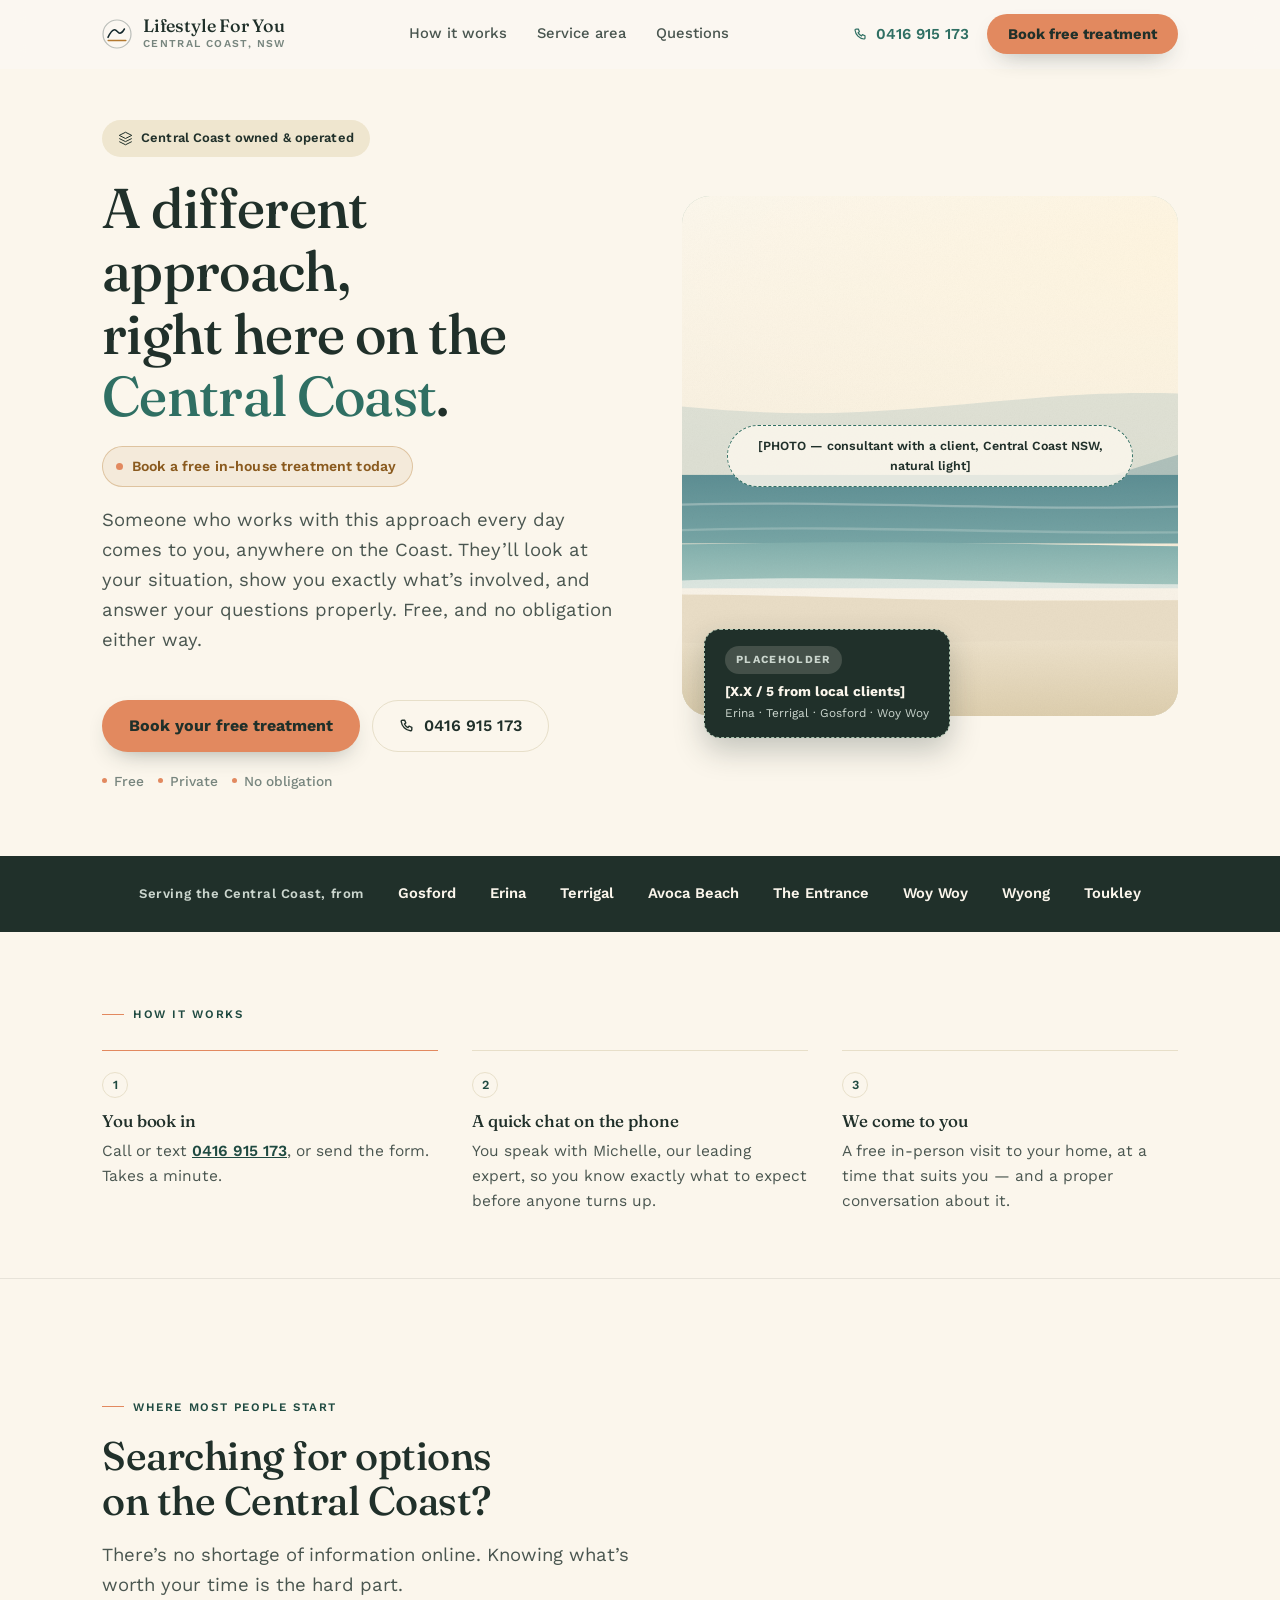
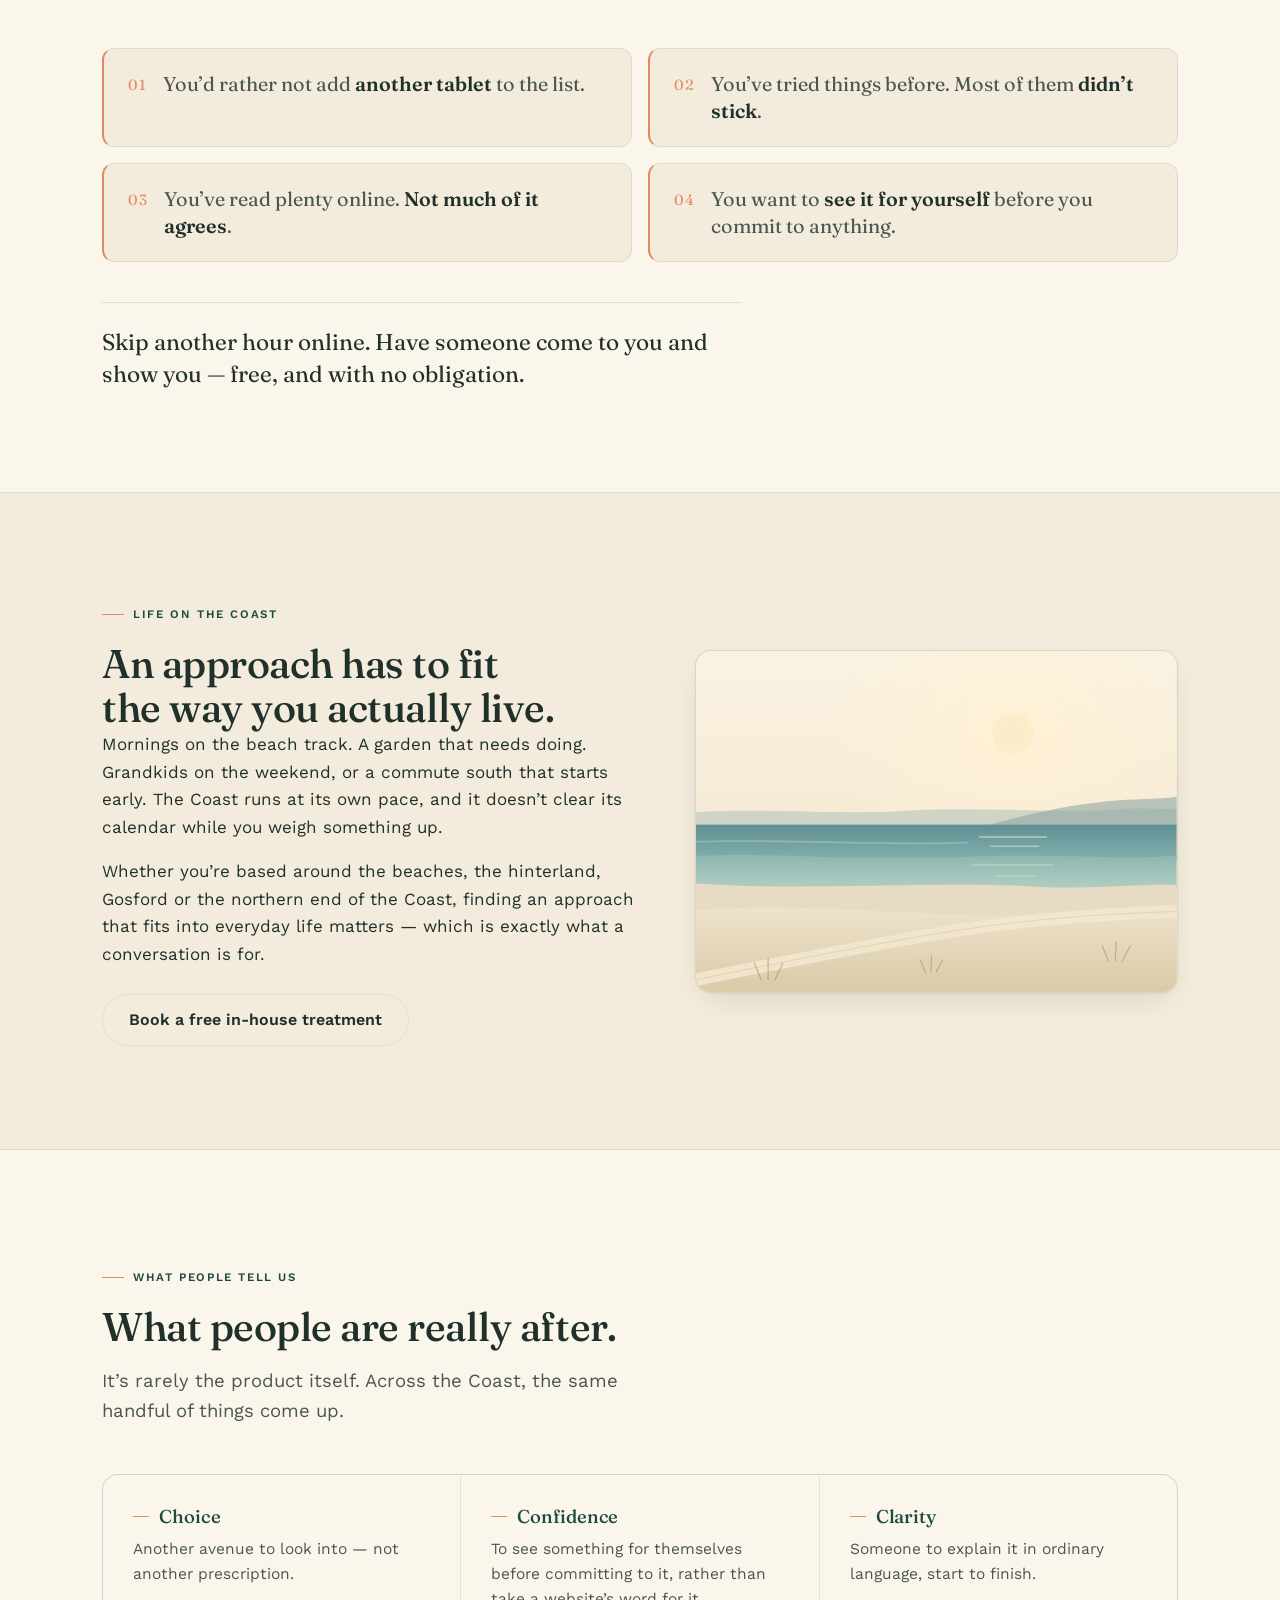
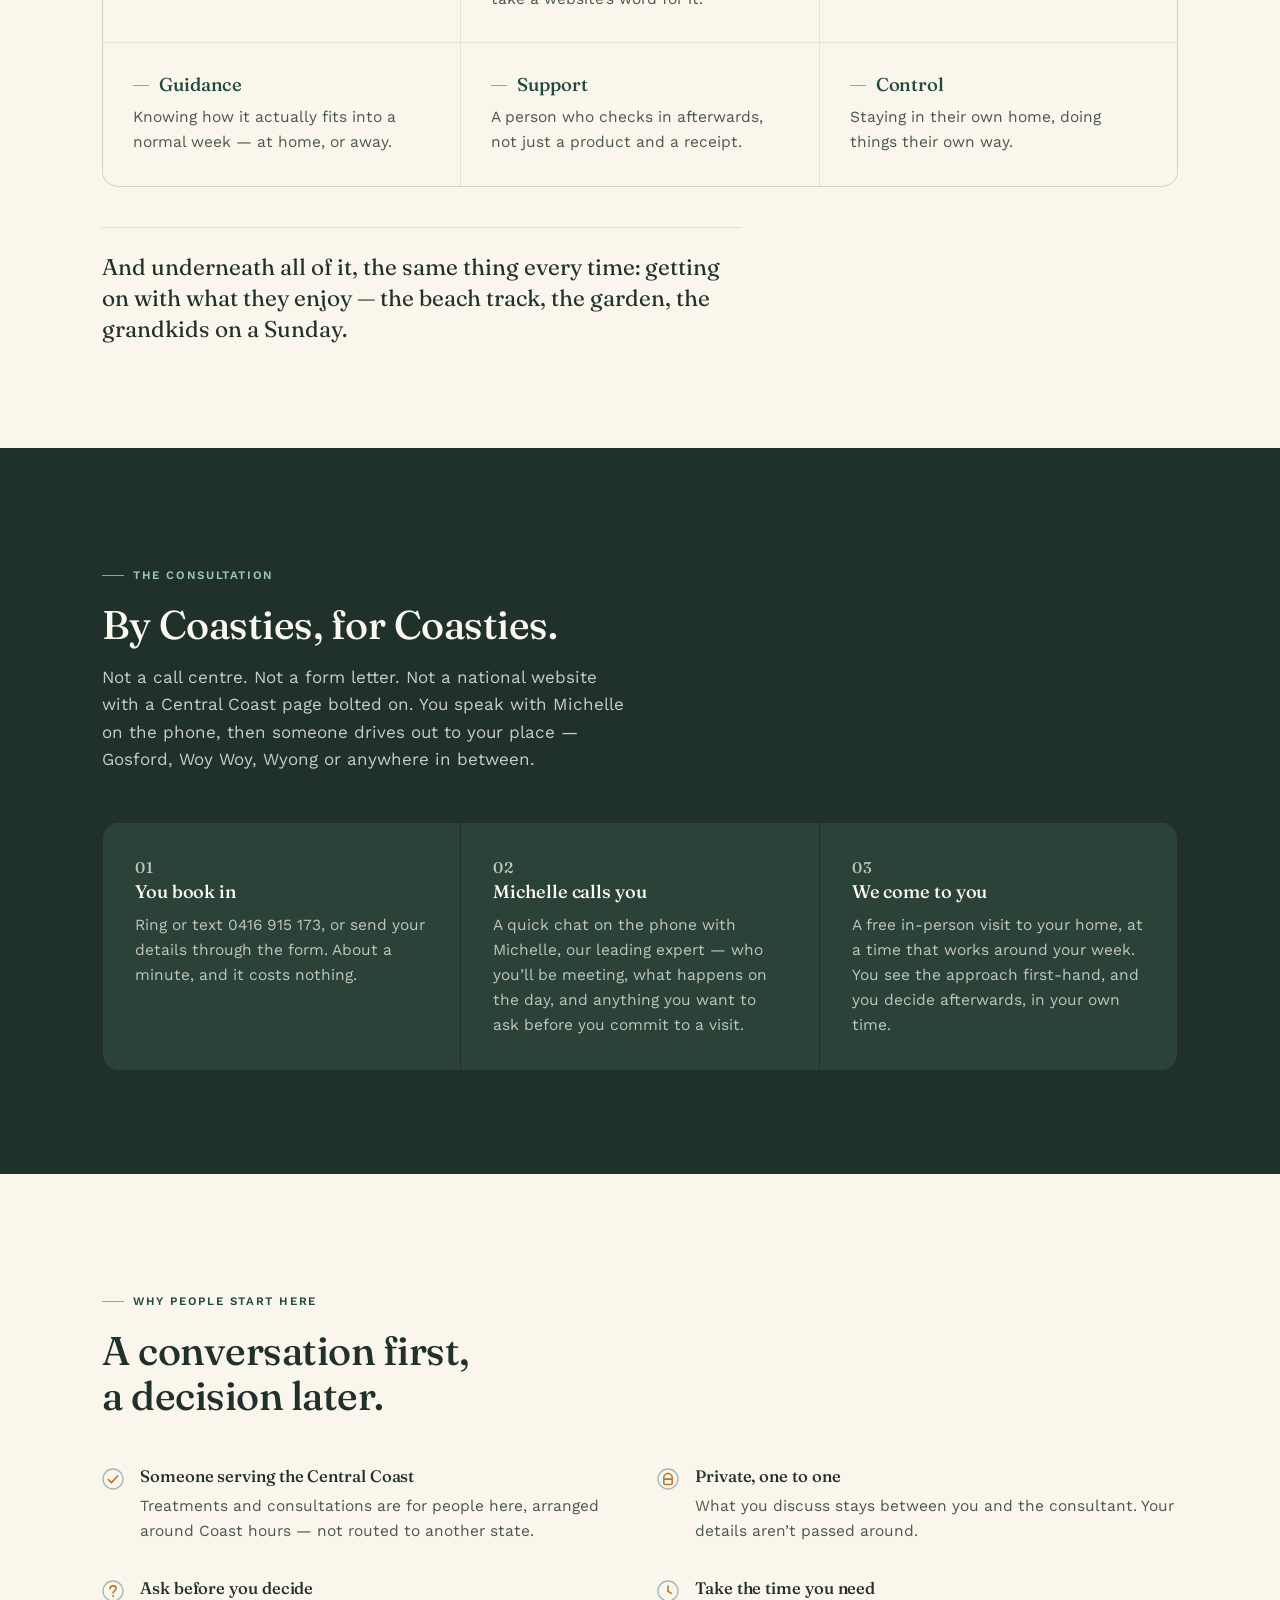
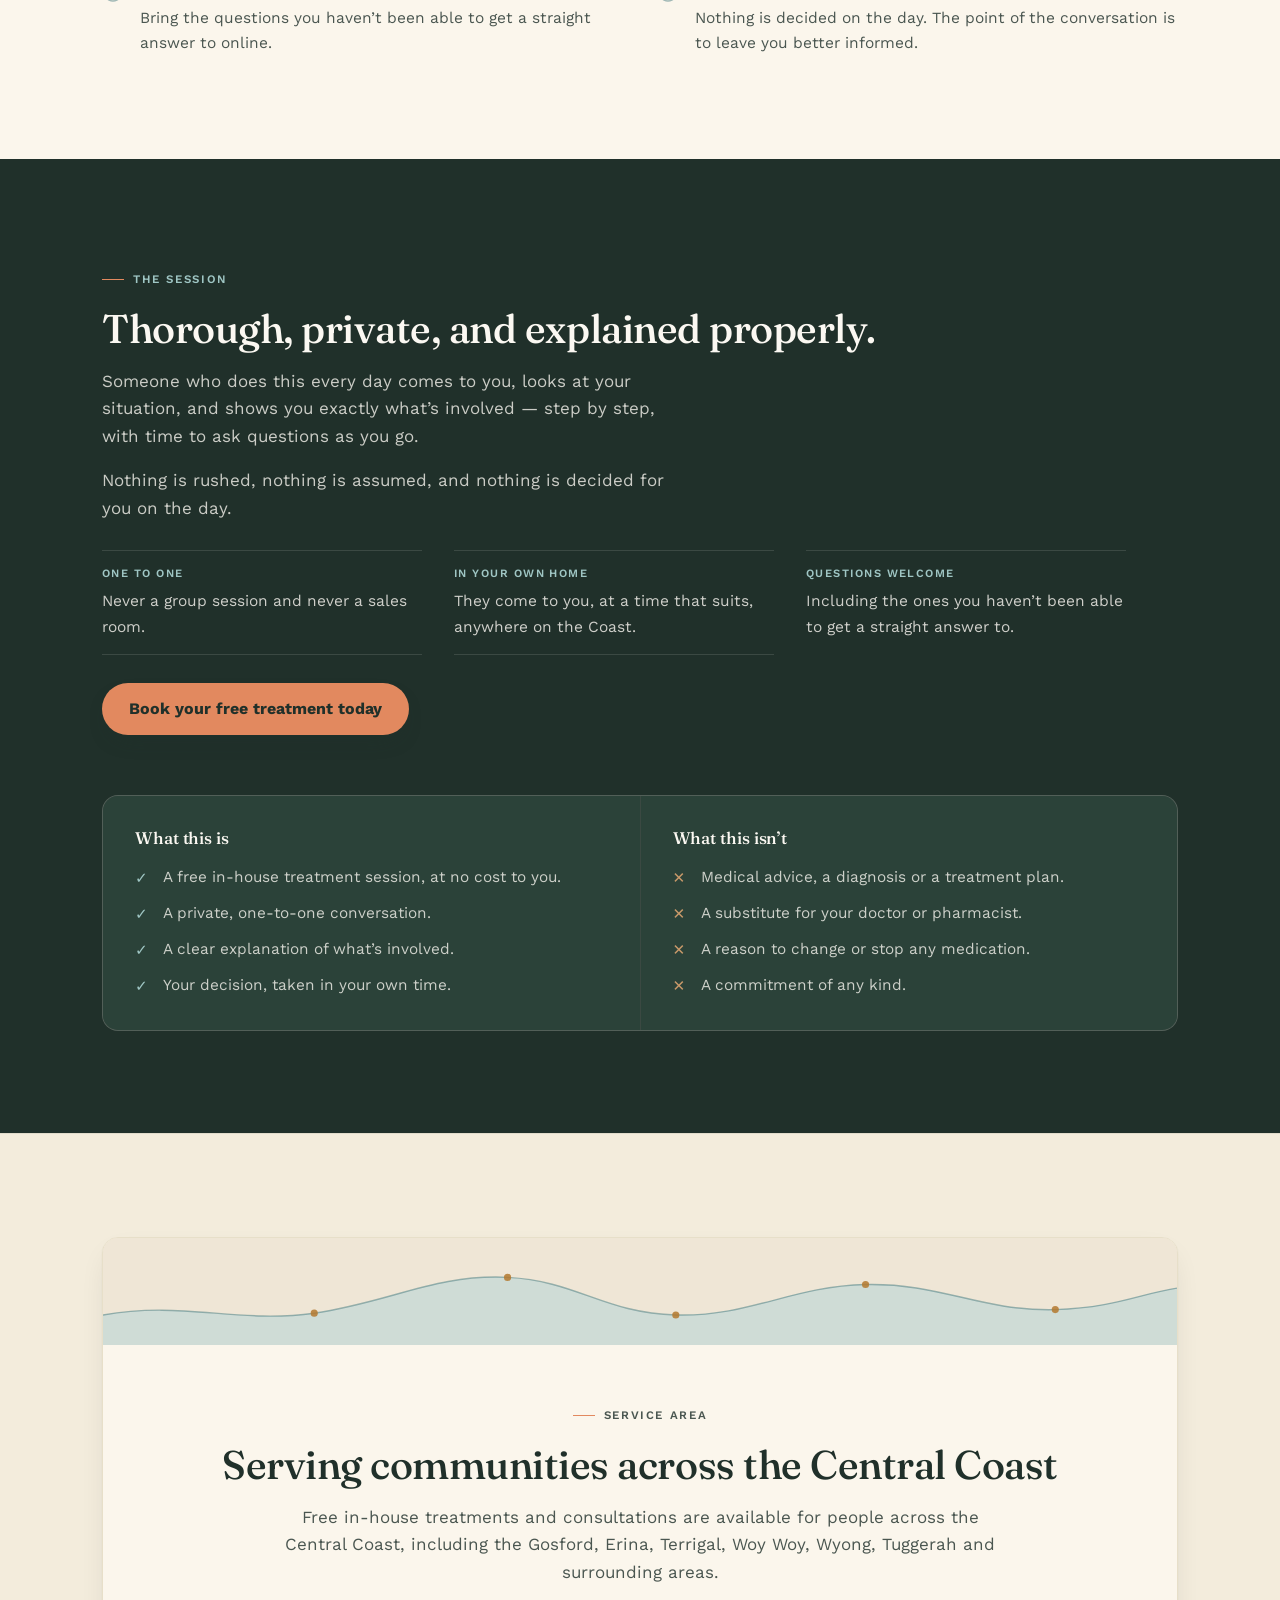
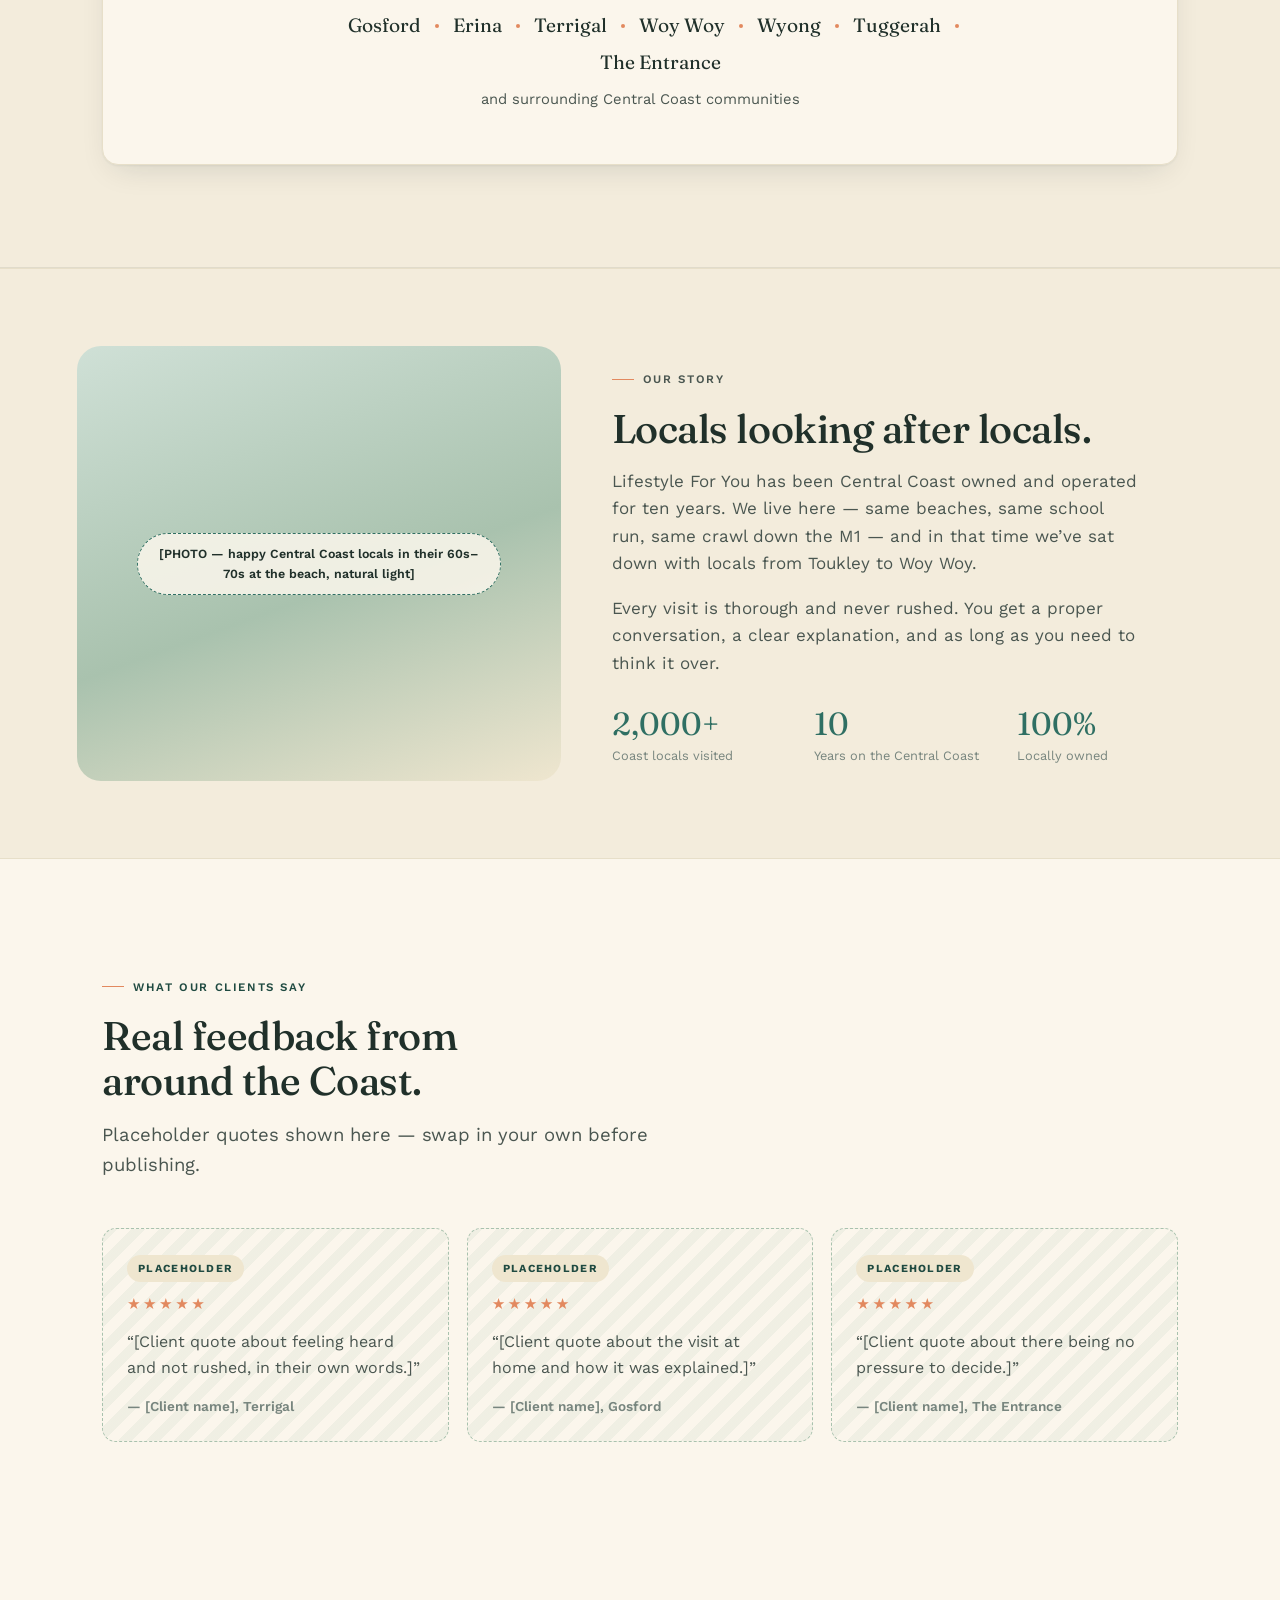
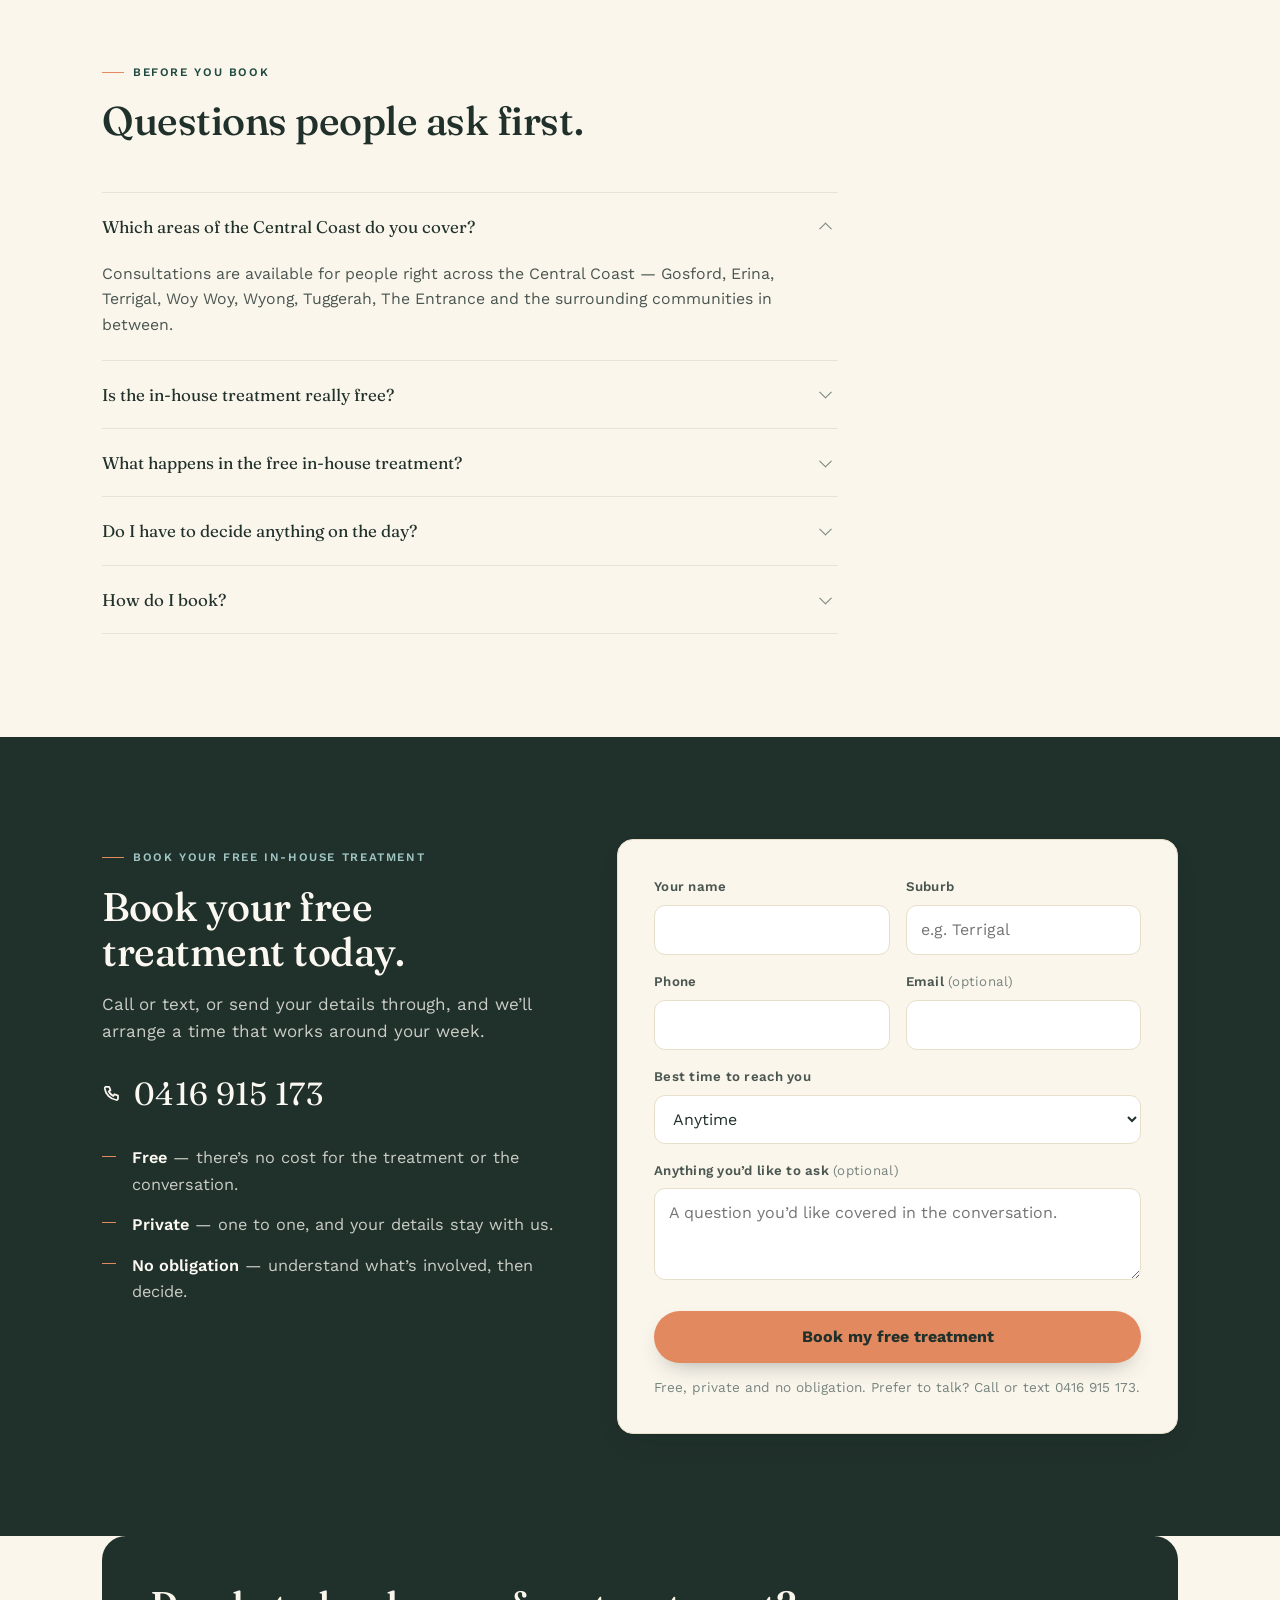
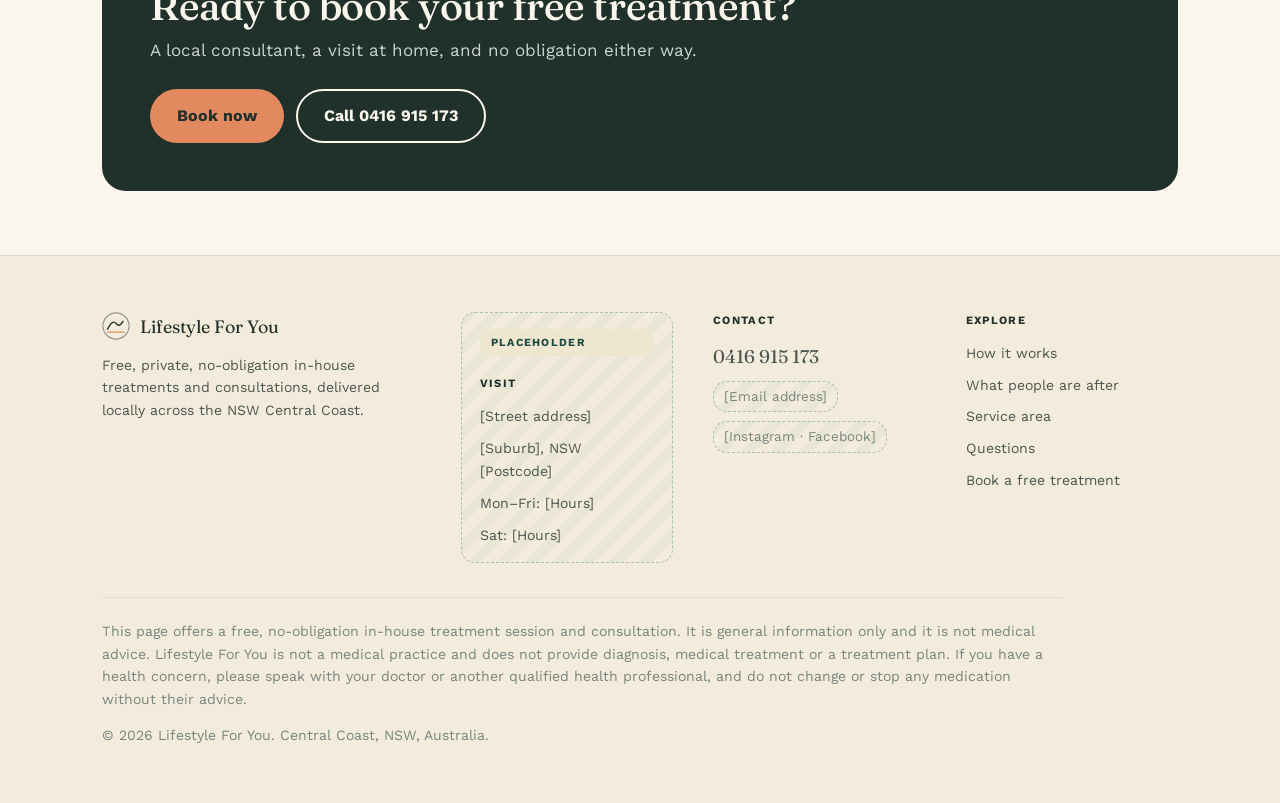
==== commit aa001555: "Brief the About photo as Coast locals at the beach The placeholder now asks for what it should show " ====
--- a/central-coast/index.html
+++ b/central-coast/index.html
@@ -1327,7 +1327,7 @@
        the stat row entirely. Never publish the bracketed versions. -->
   <section class="about" id="about">
     <div class="about-photo">
-      <span class="photo-tag">[PHOTO &mdash; Michelle or the team, Central Coast NSW]</span>
+      <span class="photo-tag">[PHOTO &mdash; happy Central Coast locals in their 60s&ndash;70s at the beach, natural light]</span>
     </div>
     <div class="about-copy">
       <p class="eyebrow">Our story</p>
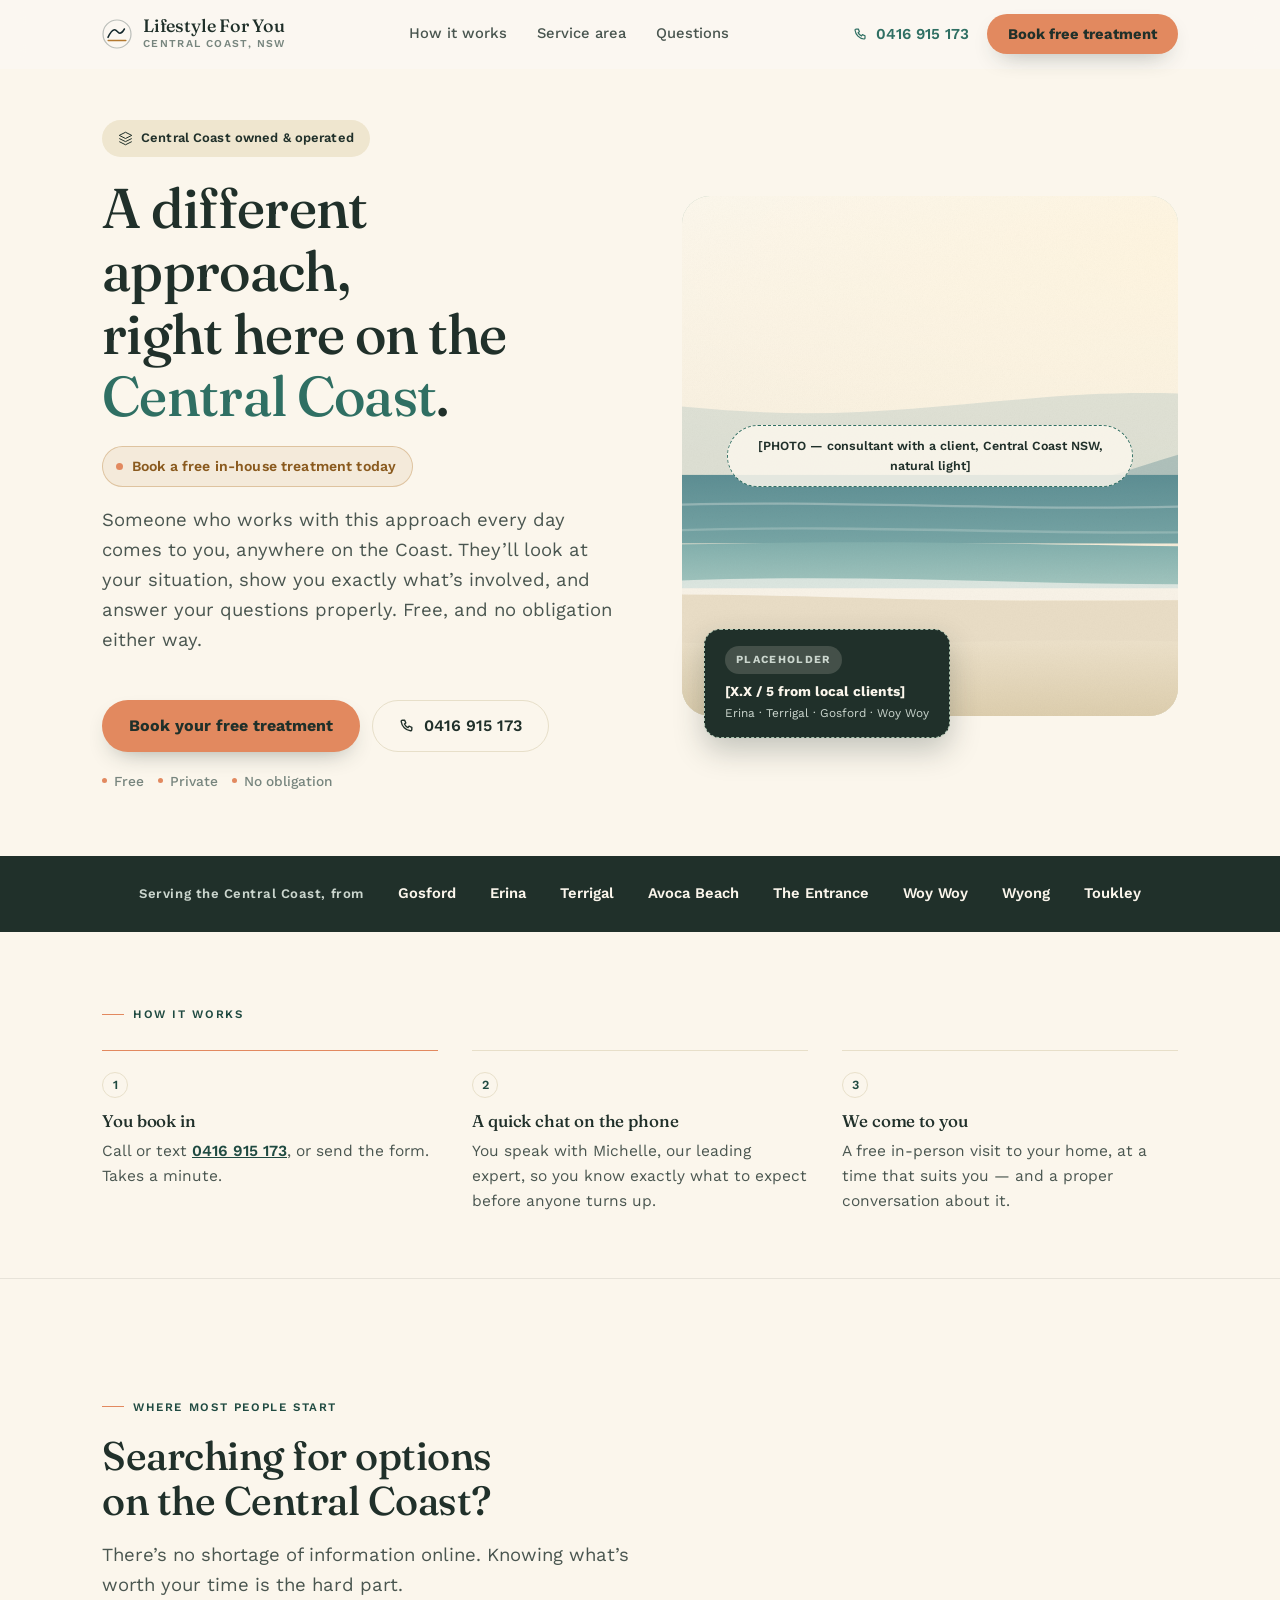
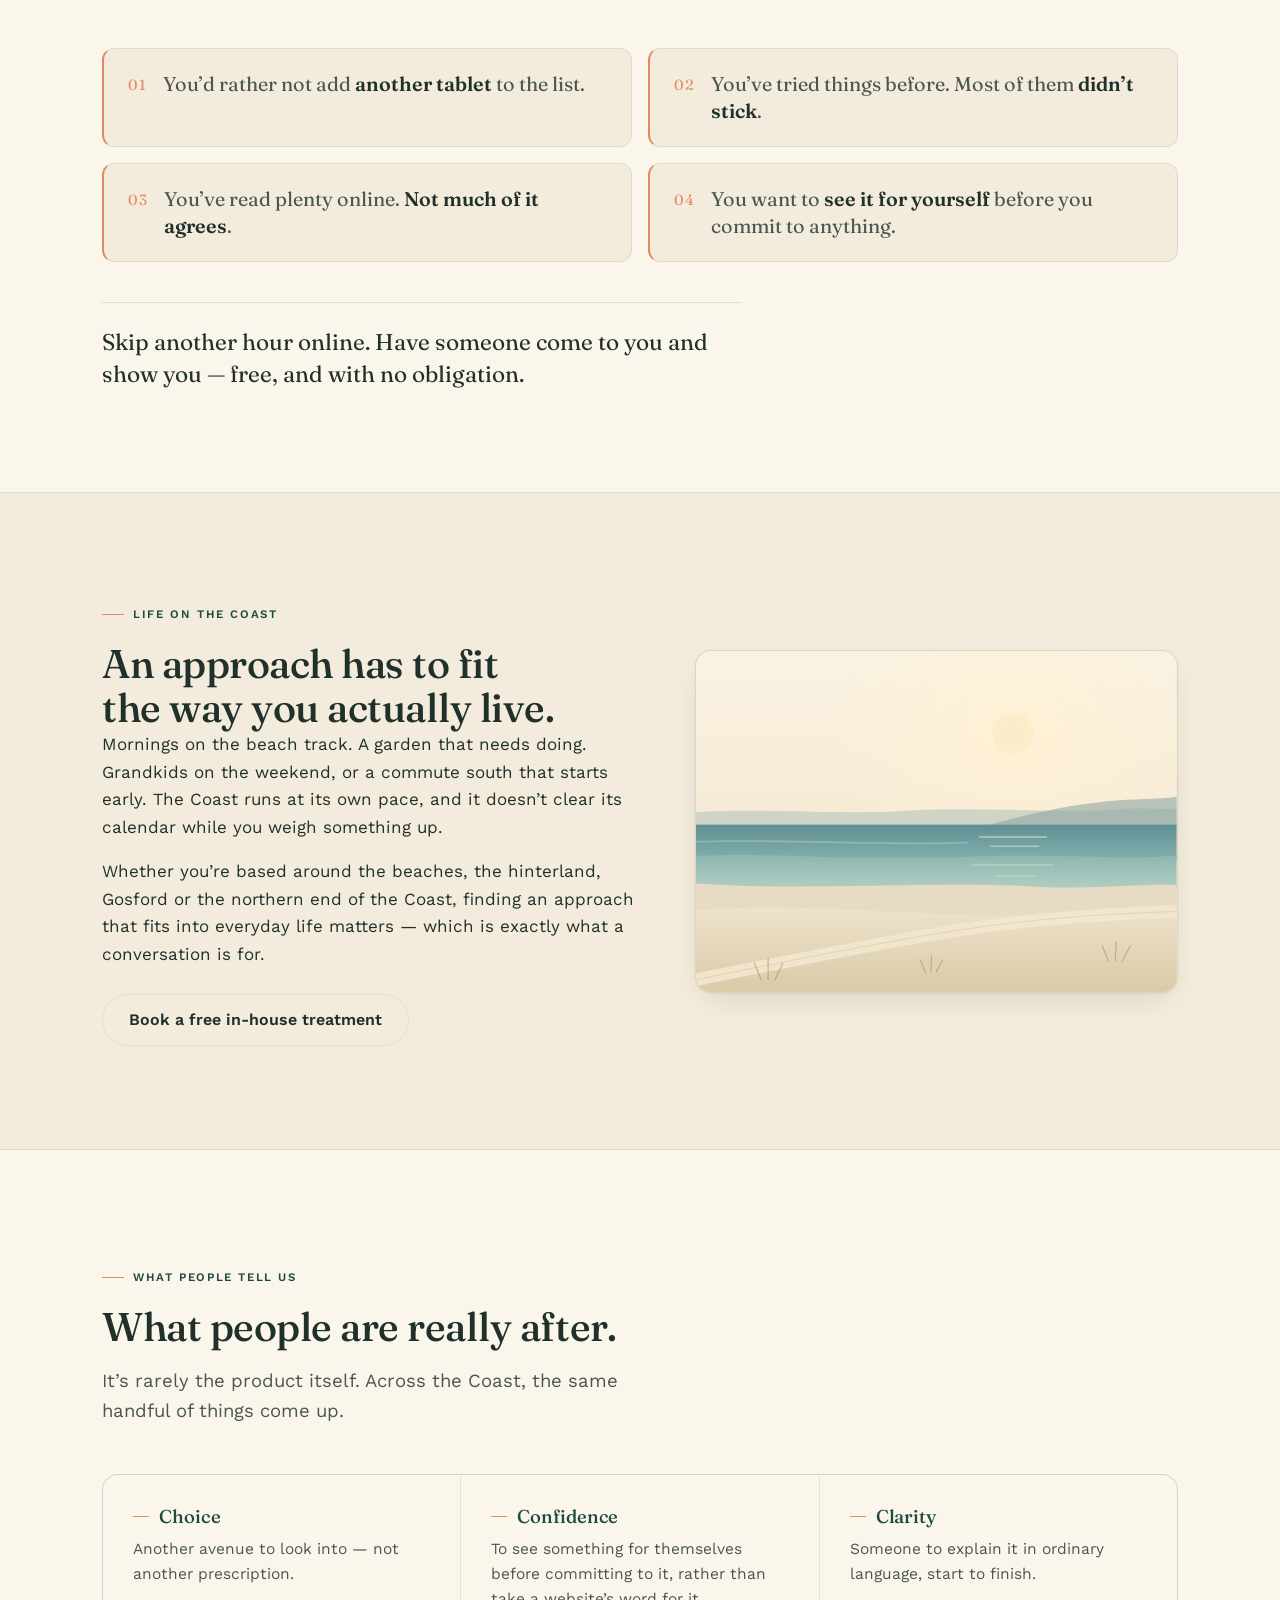
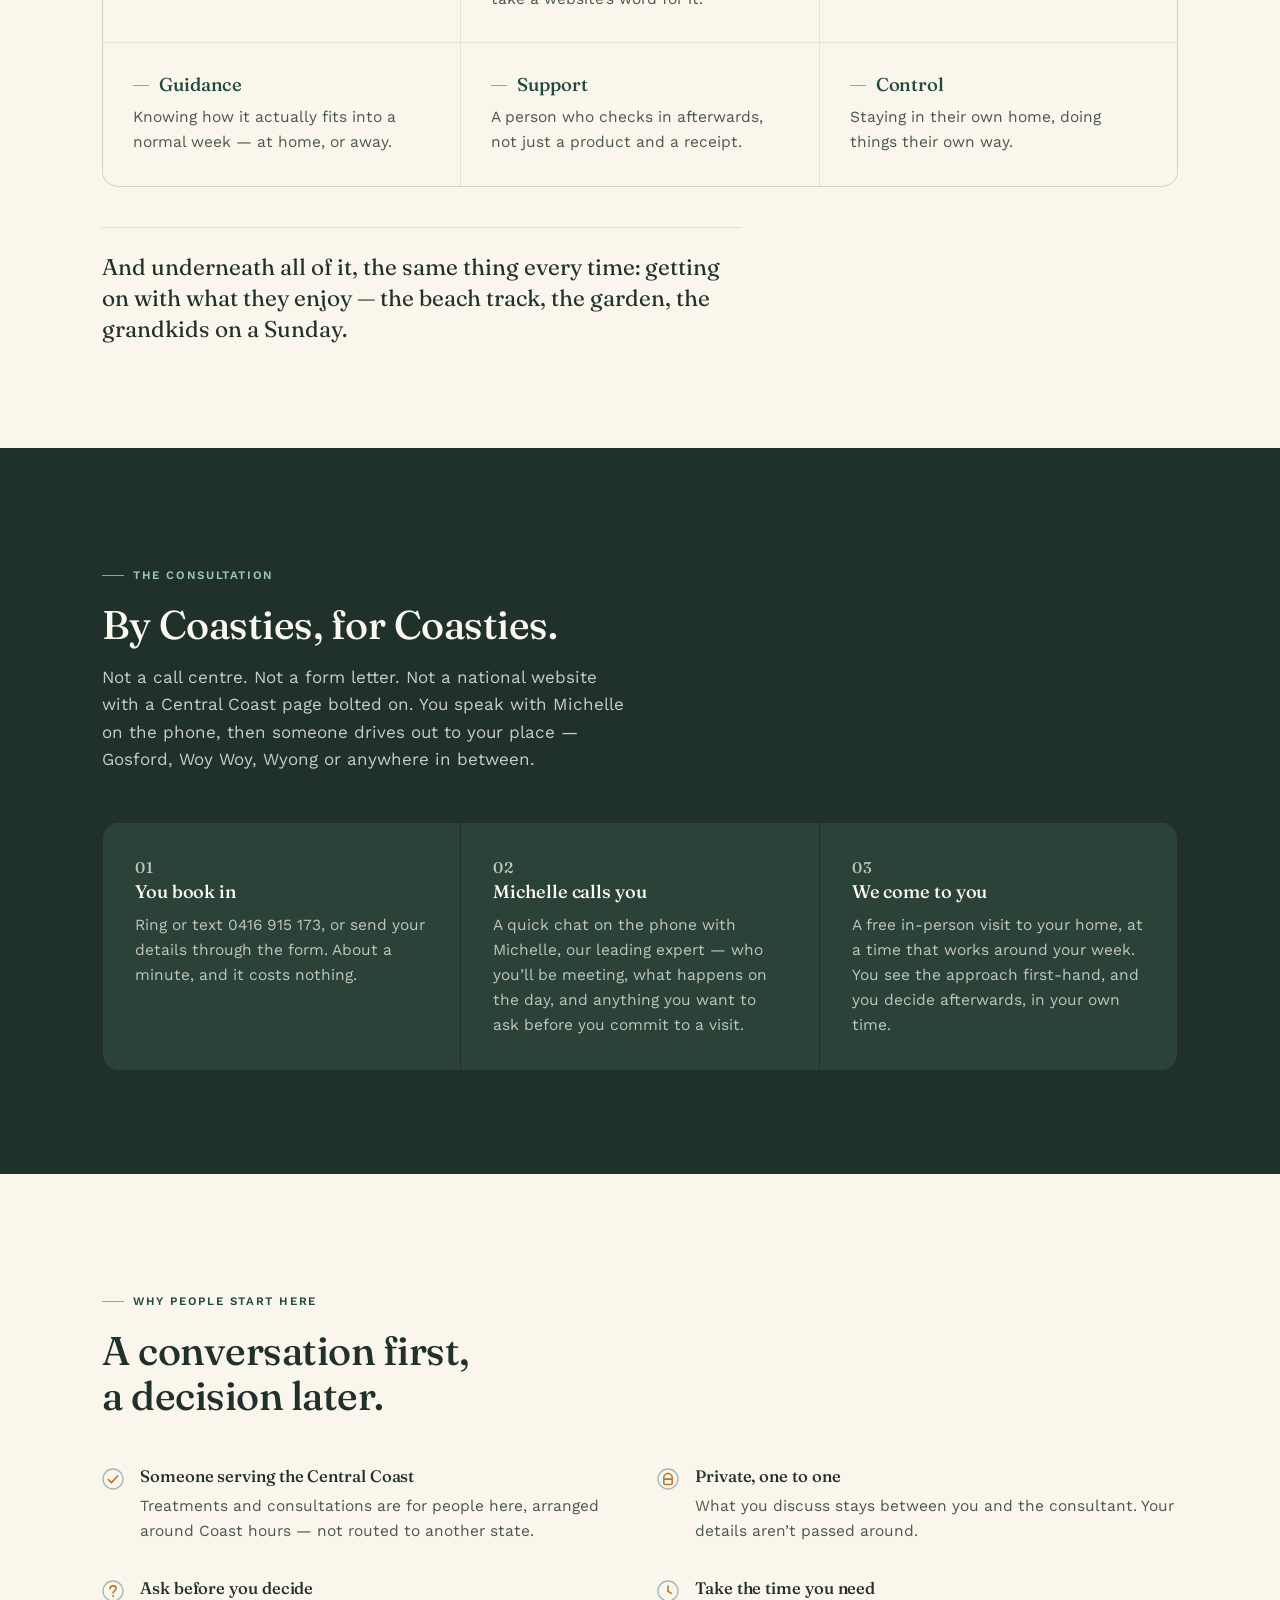
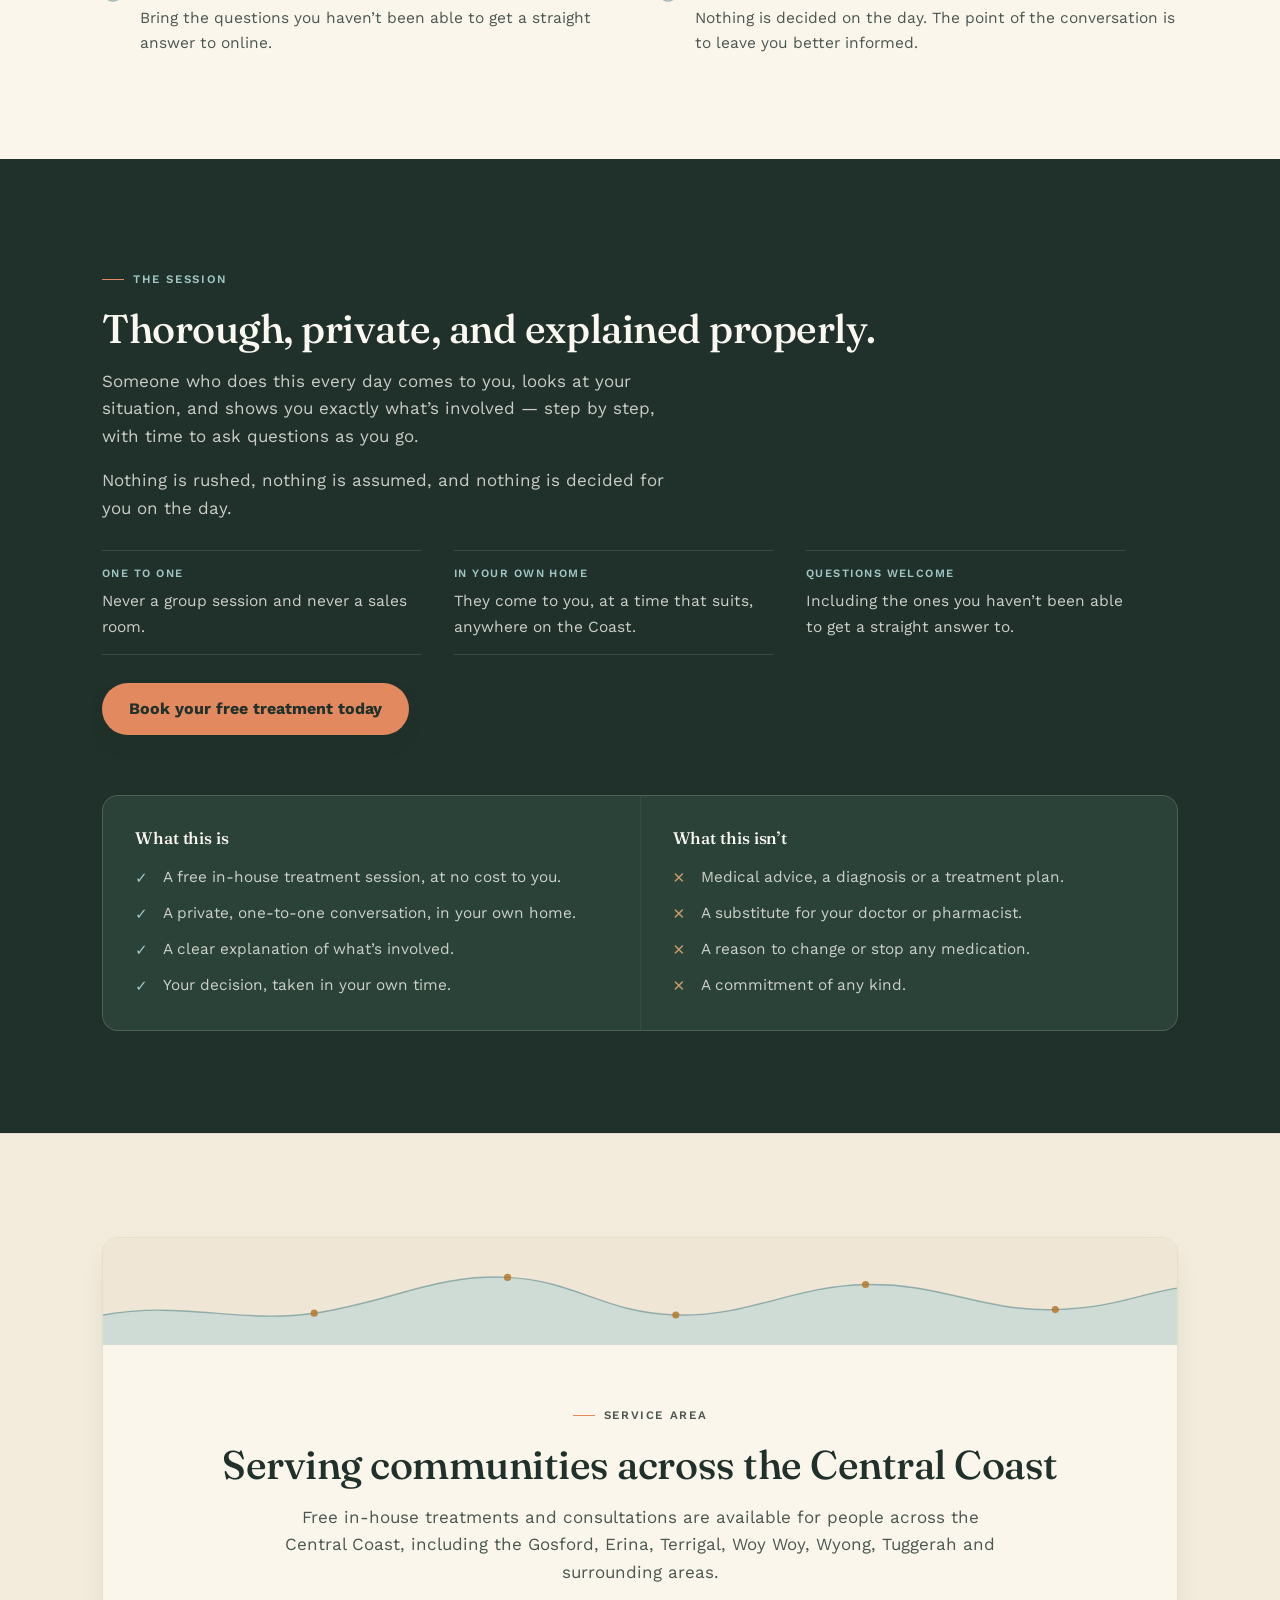
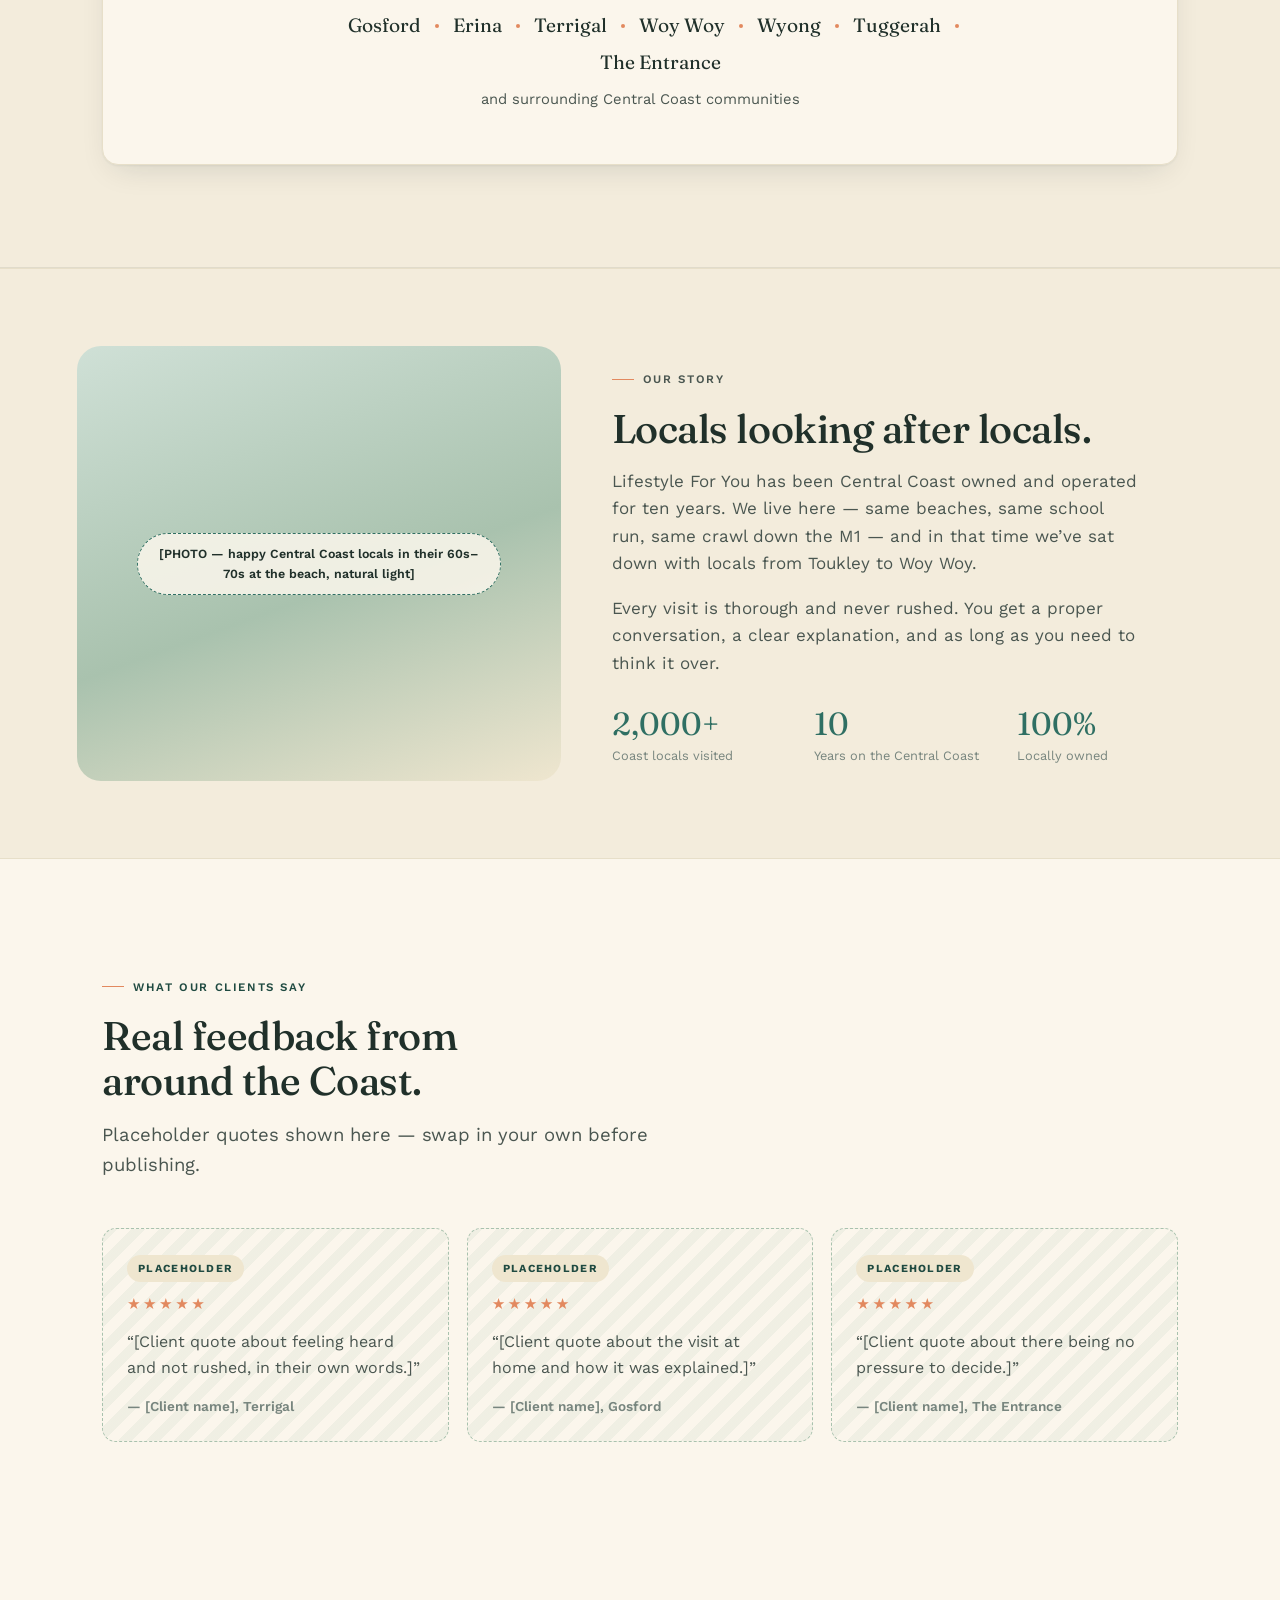
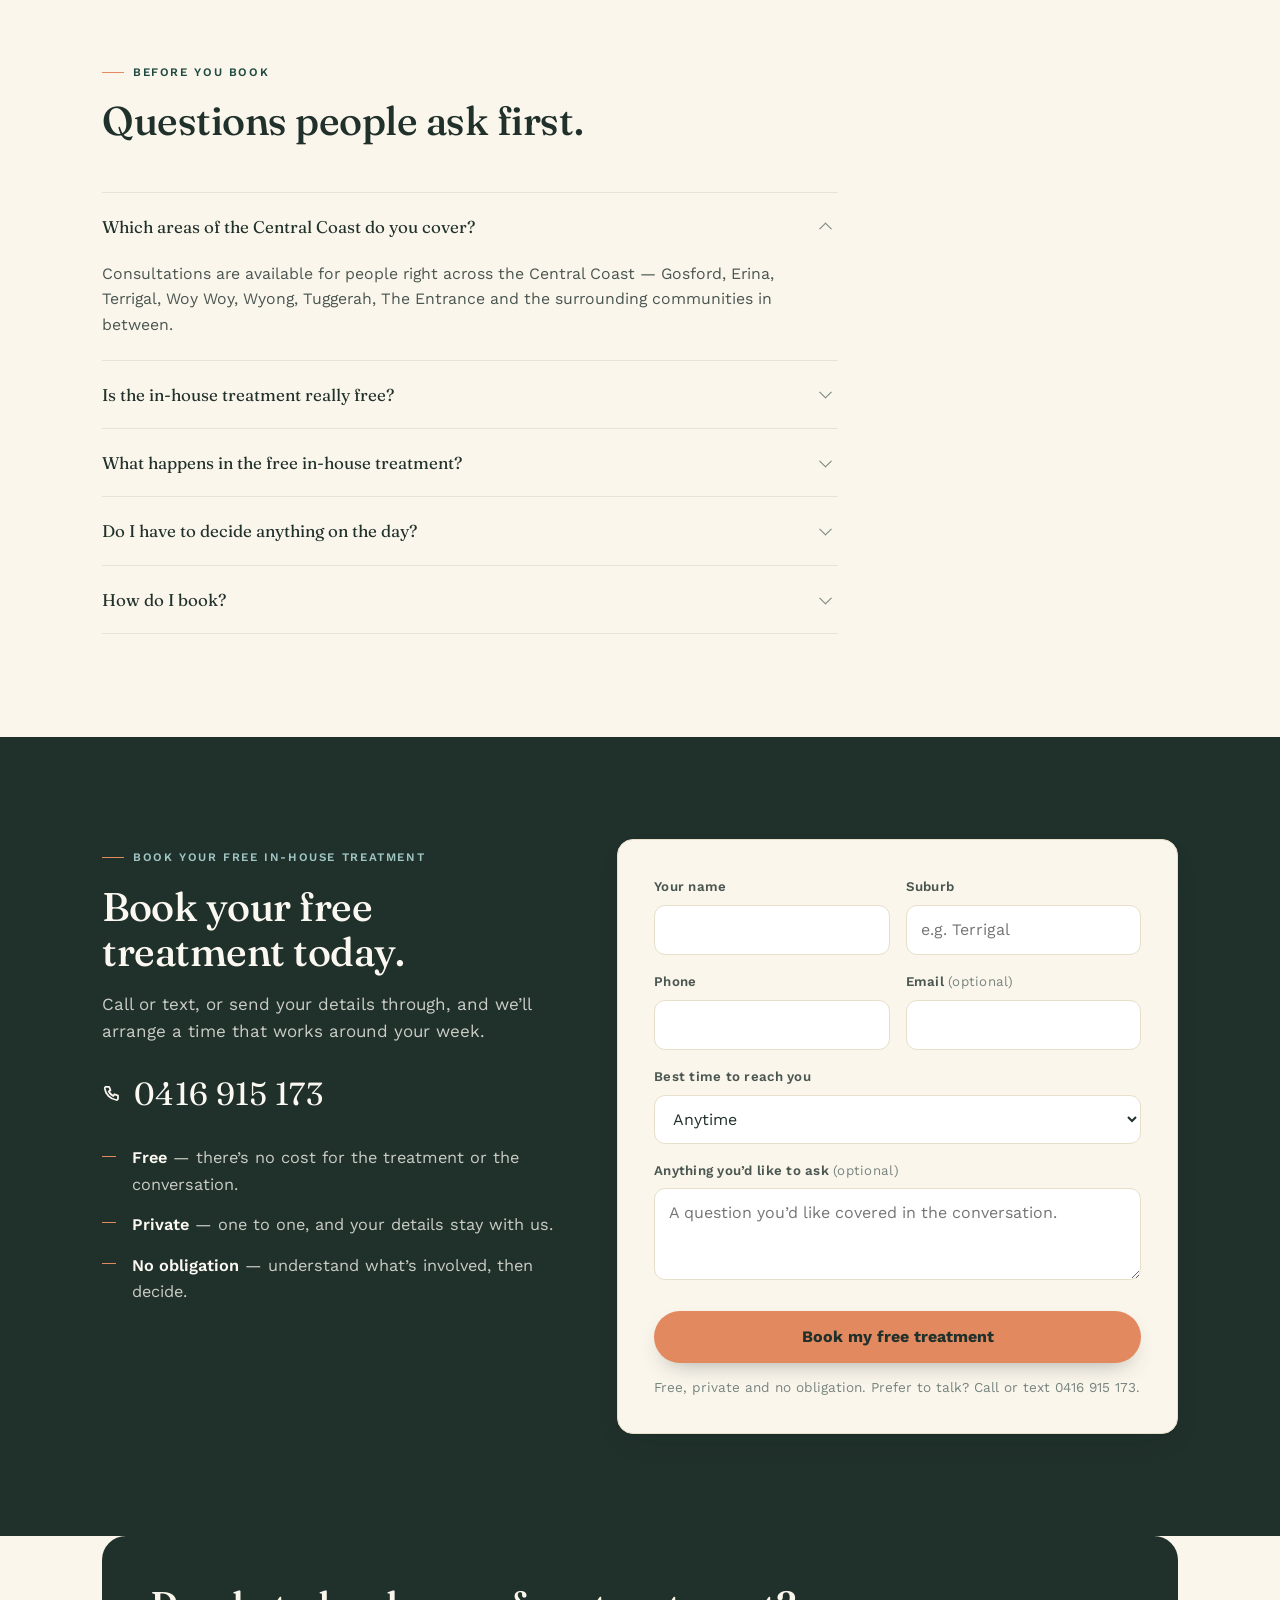
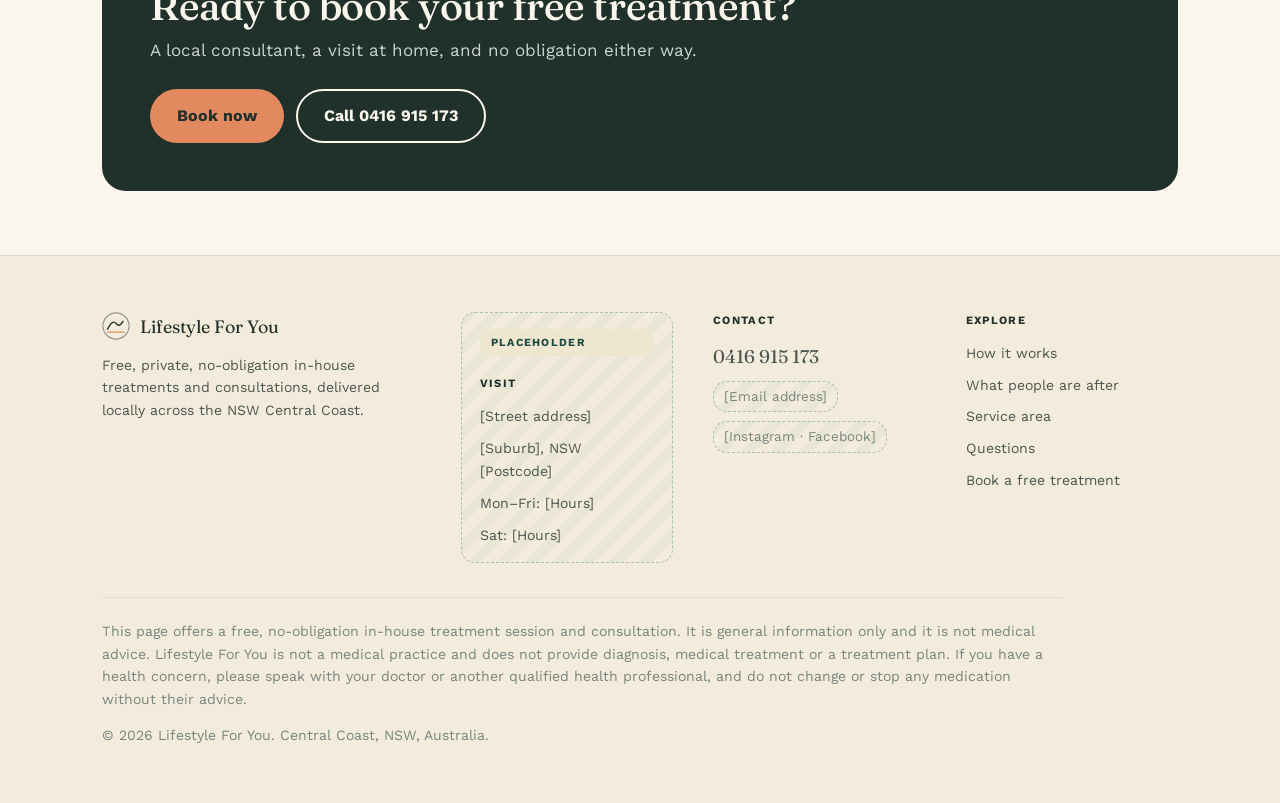
==== commit c7f901d8: "Say the conversation happens in your own home The "what this is" list said private and one to one bu" ====
--- a/central-coast/index.html
+++ b/central-coast/index.html
@@ -1275,7 +1275,7 @@
           <h3>What this is</h3>
           <ul class="isnt-yes">
             <li>A free in-house treatment session, at no cost to you.</li>
-            <li>A private, one-to-one conversation.</li>
+            <li>A private, one-to-one conversation, in your own home.</li>
             <li>A clear explanation of what&rsquo;s involved.</li>
             <li>Your decision, taken in your own time.</li>
           </ul>
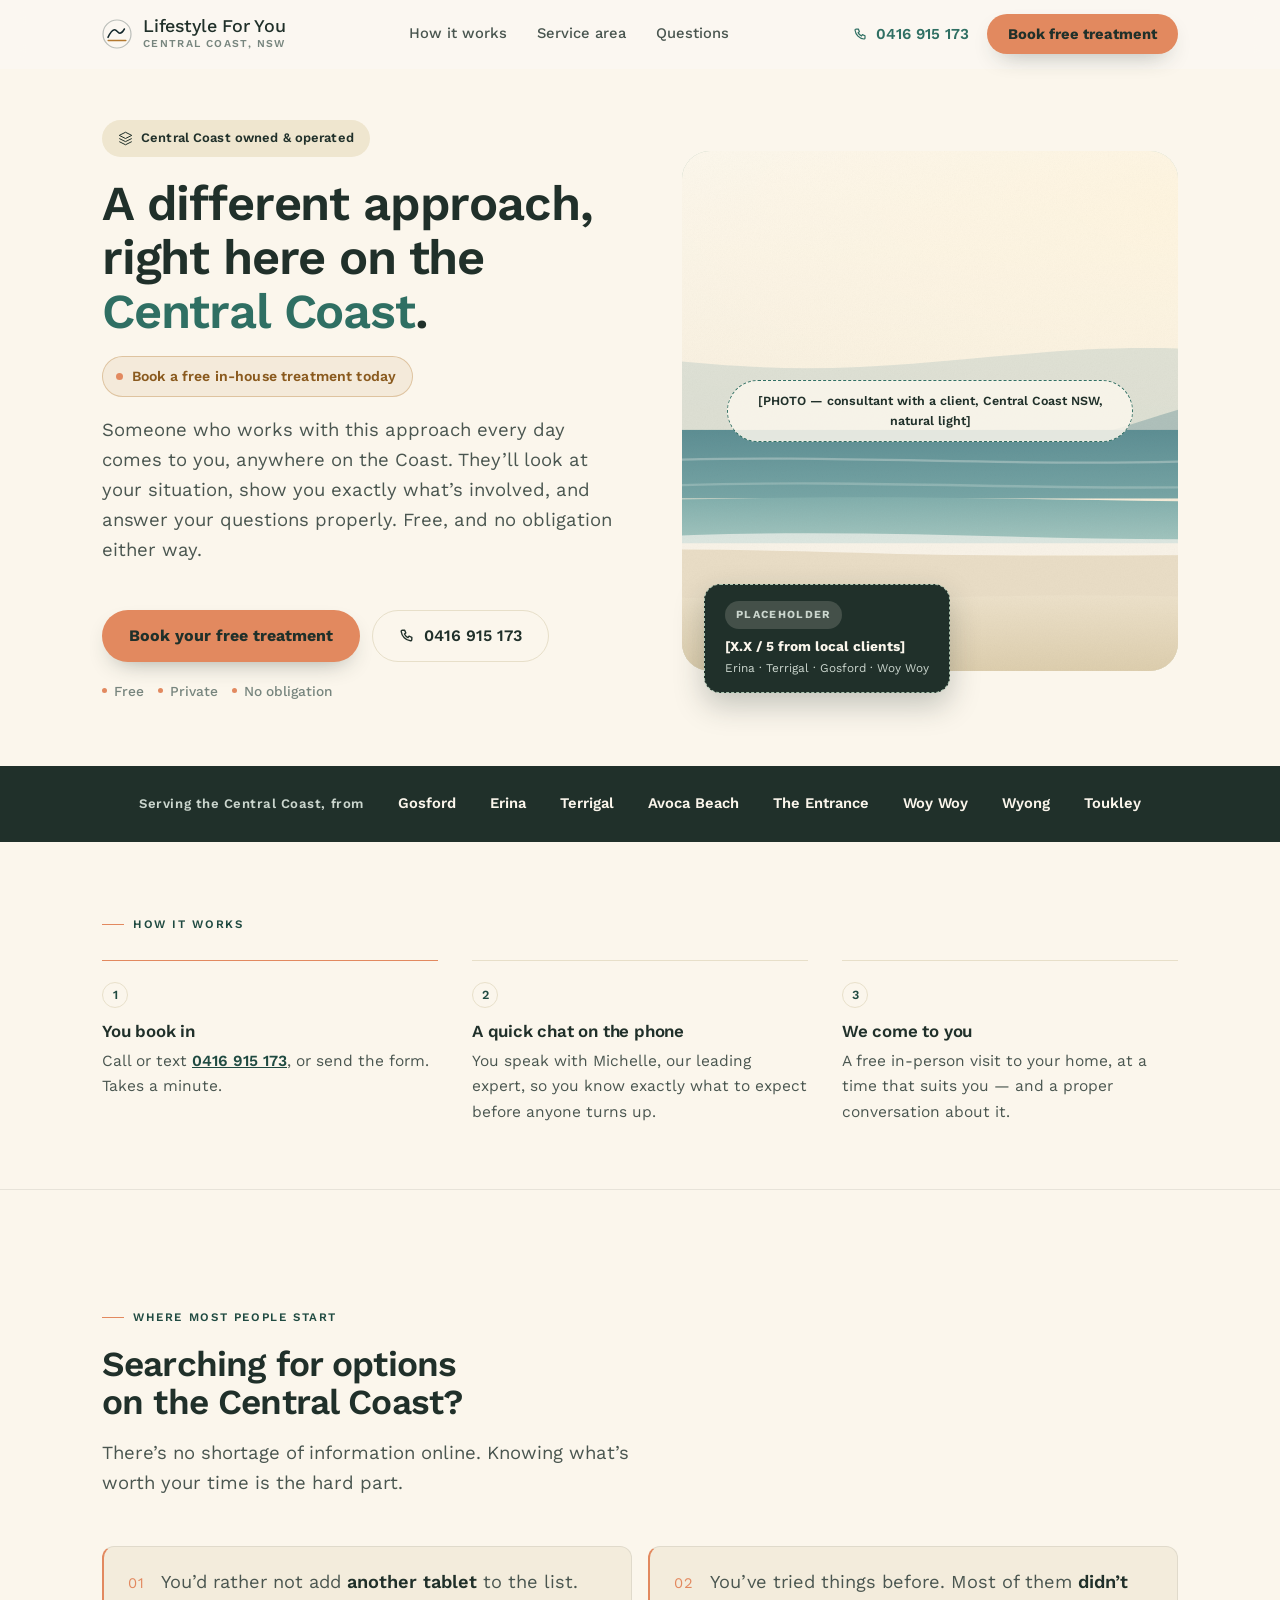
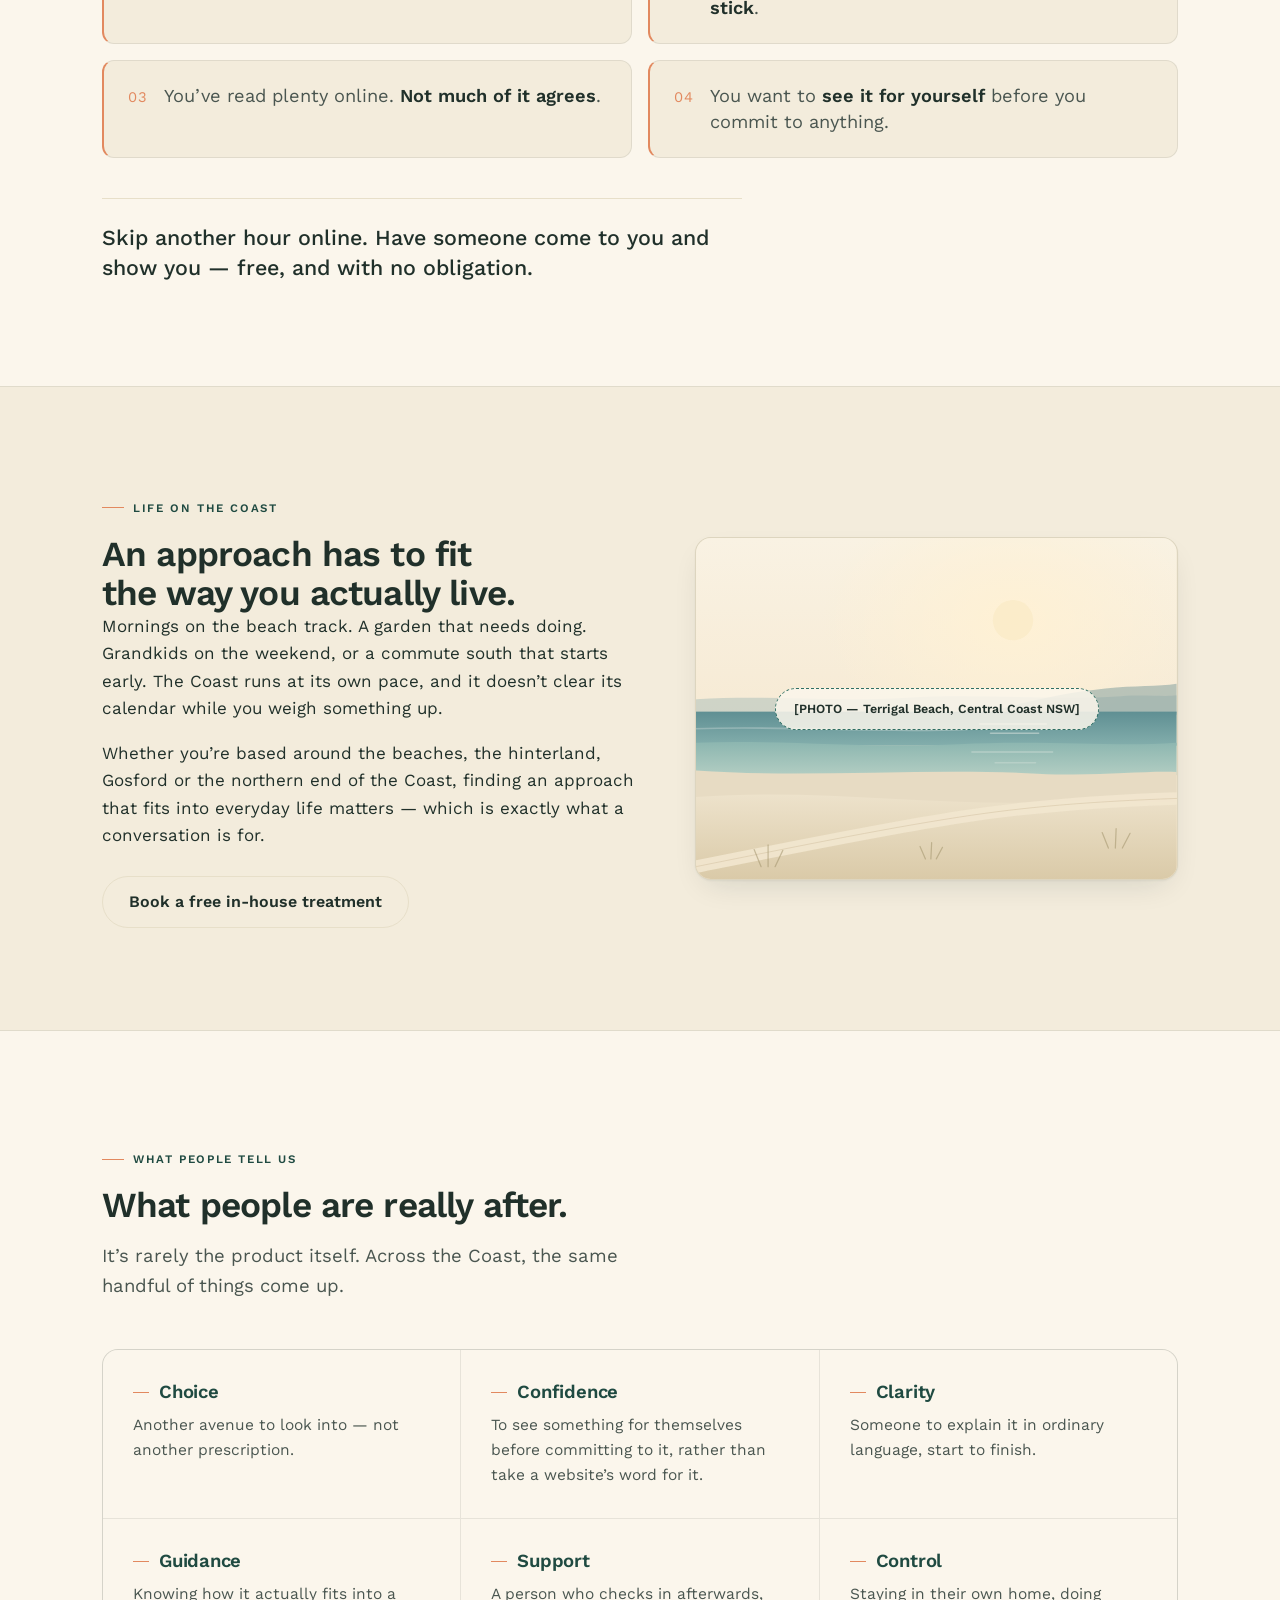
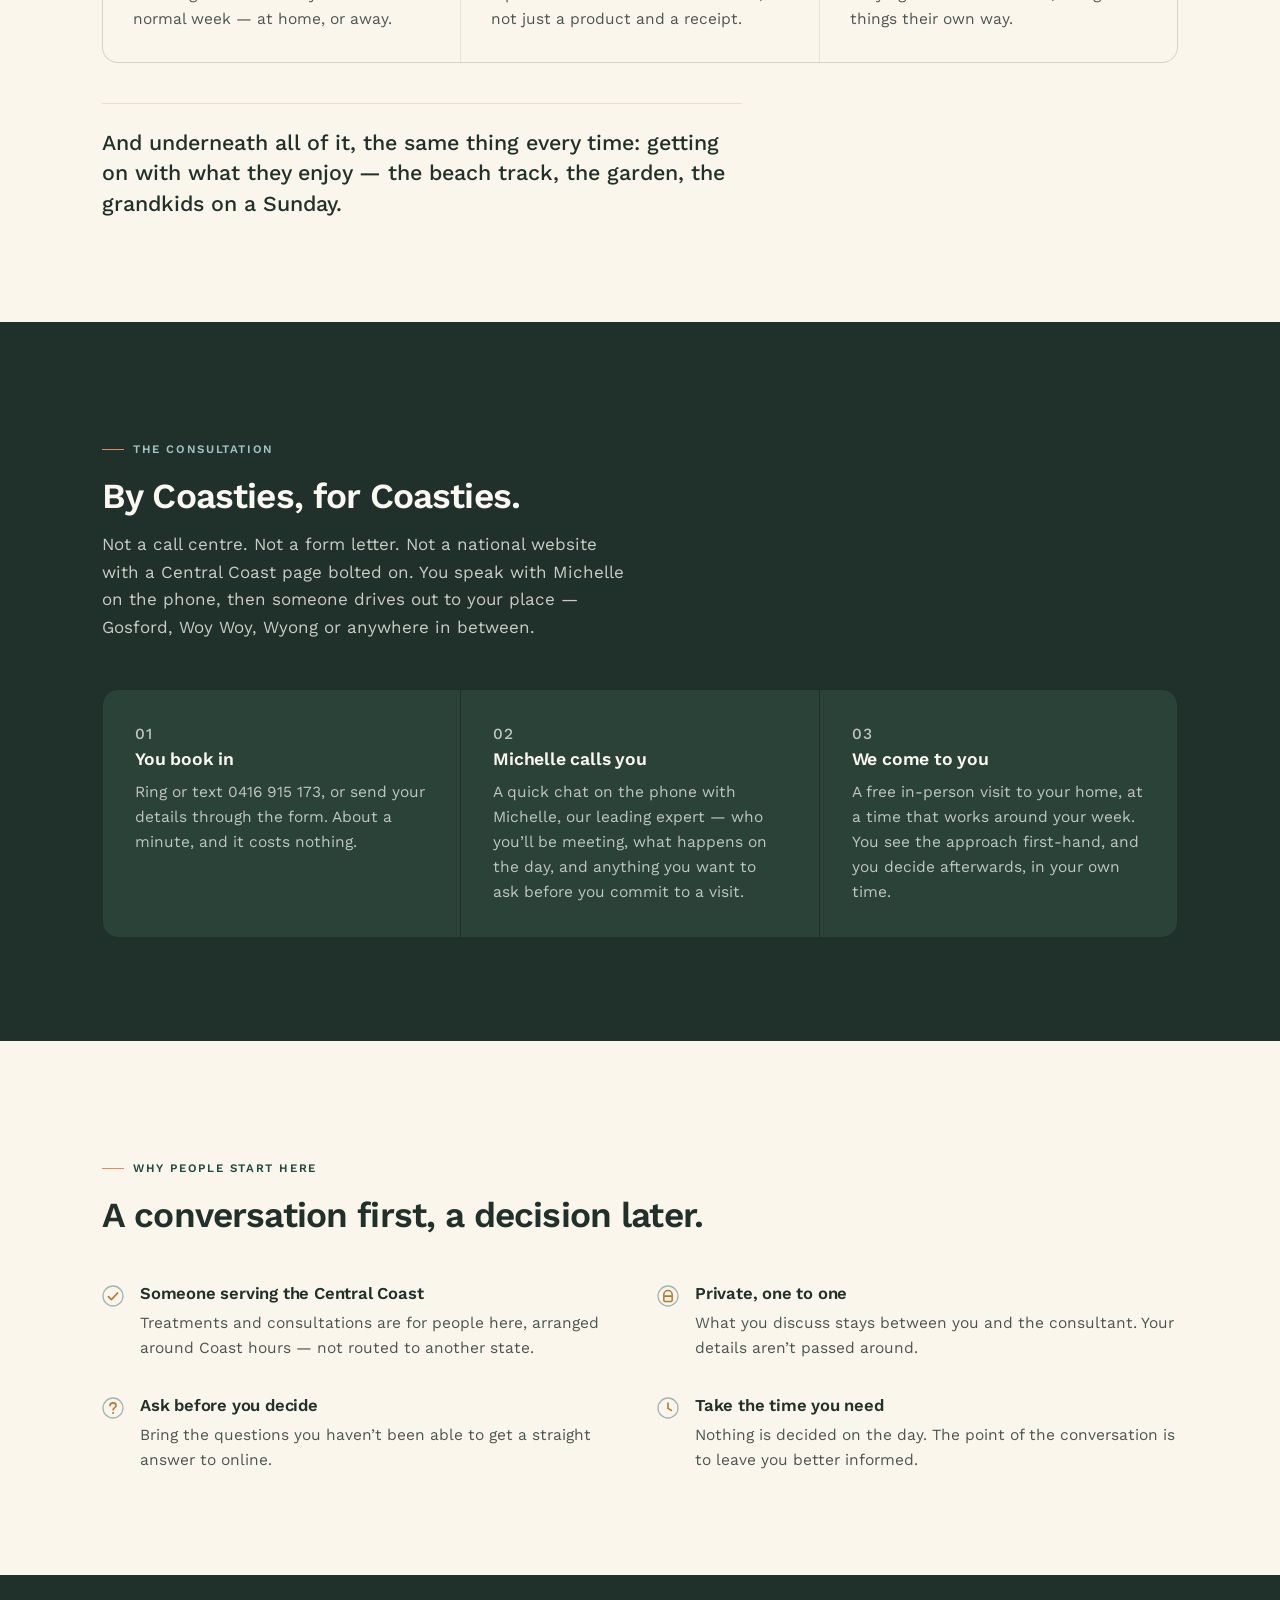
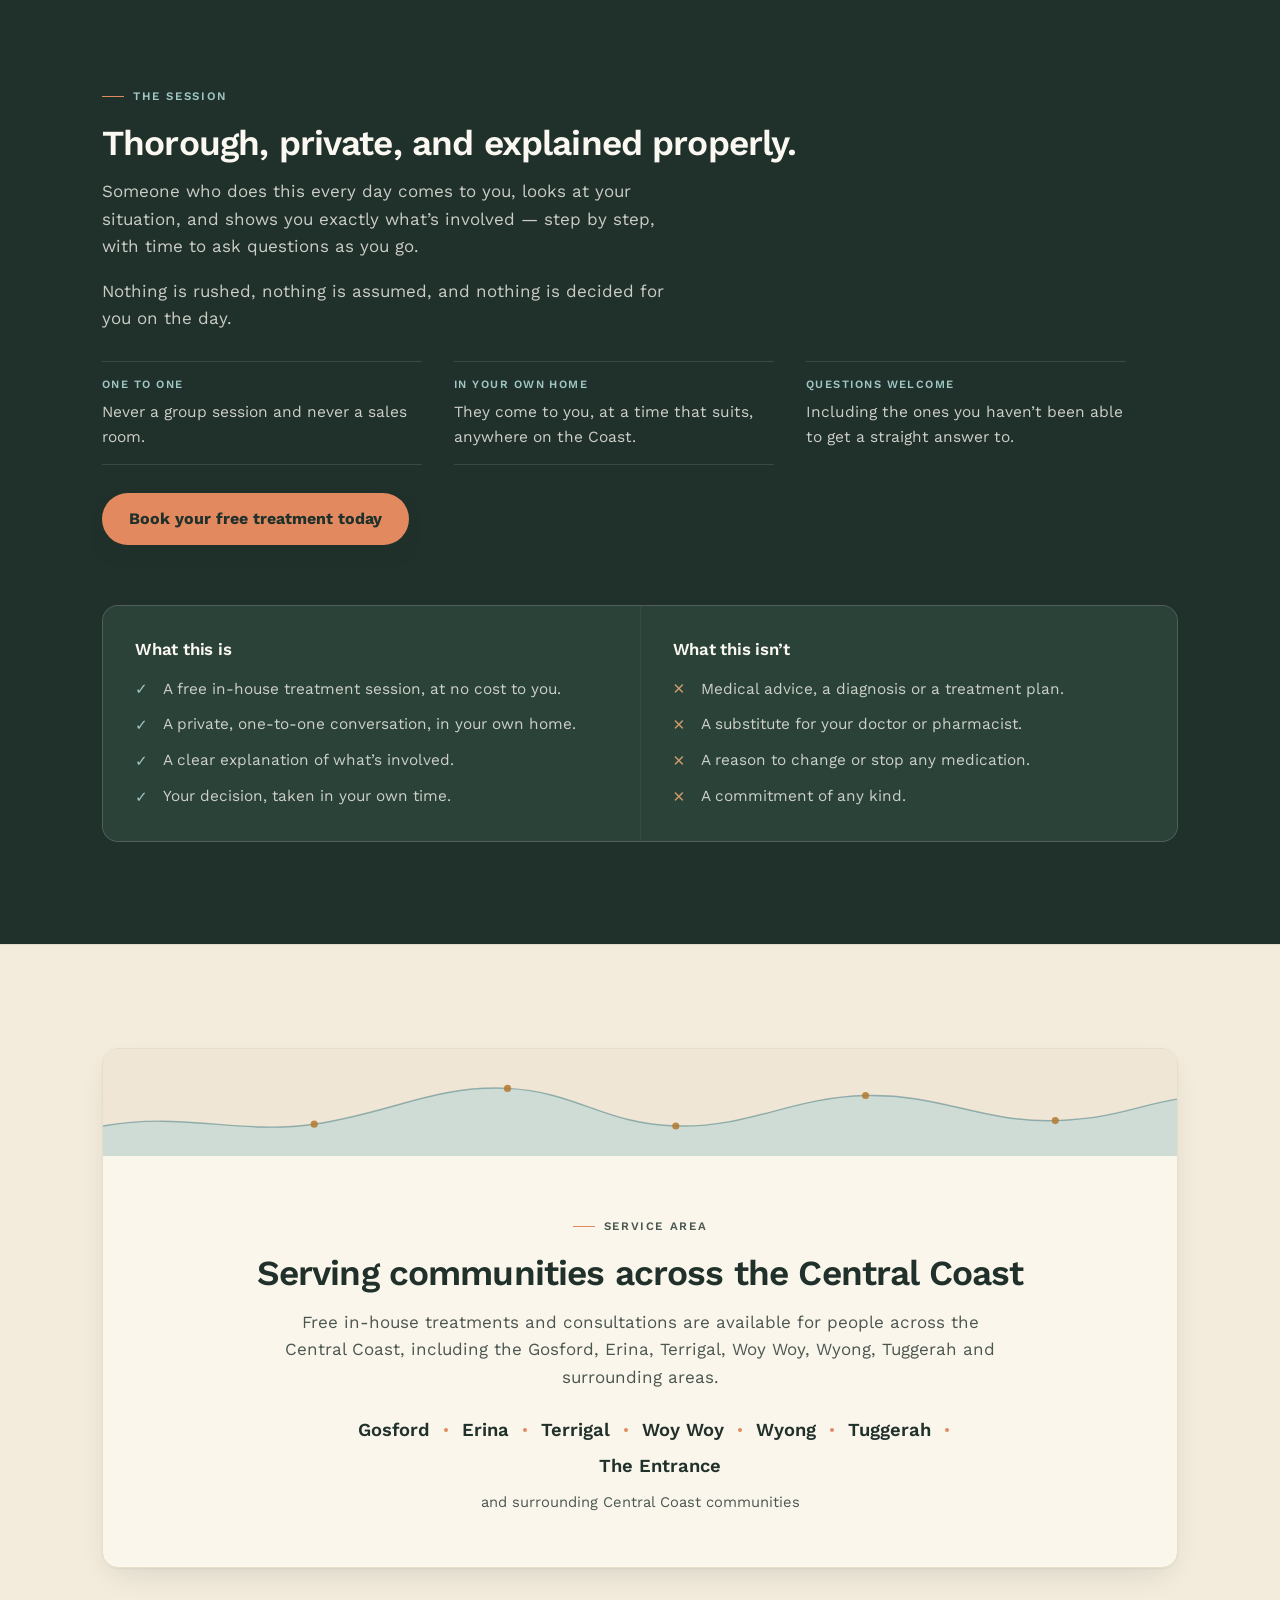
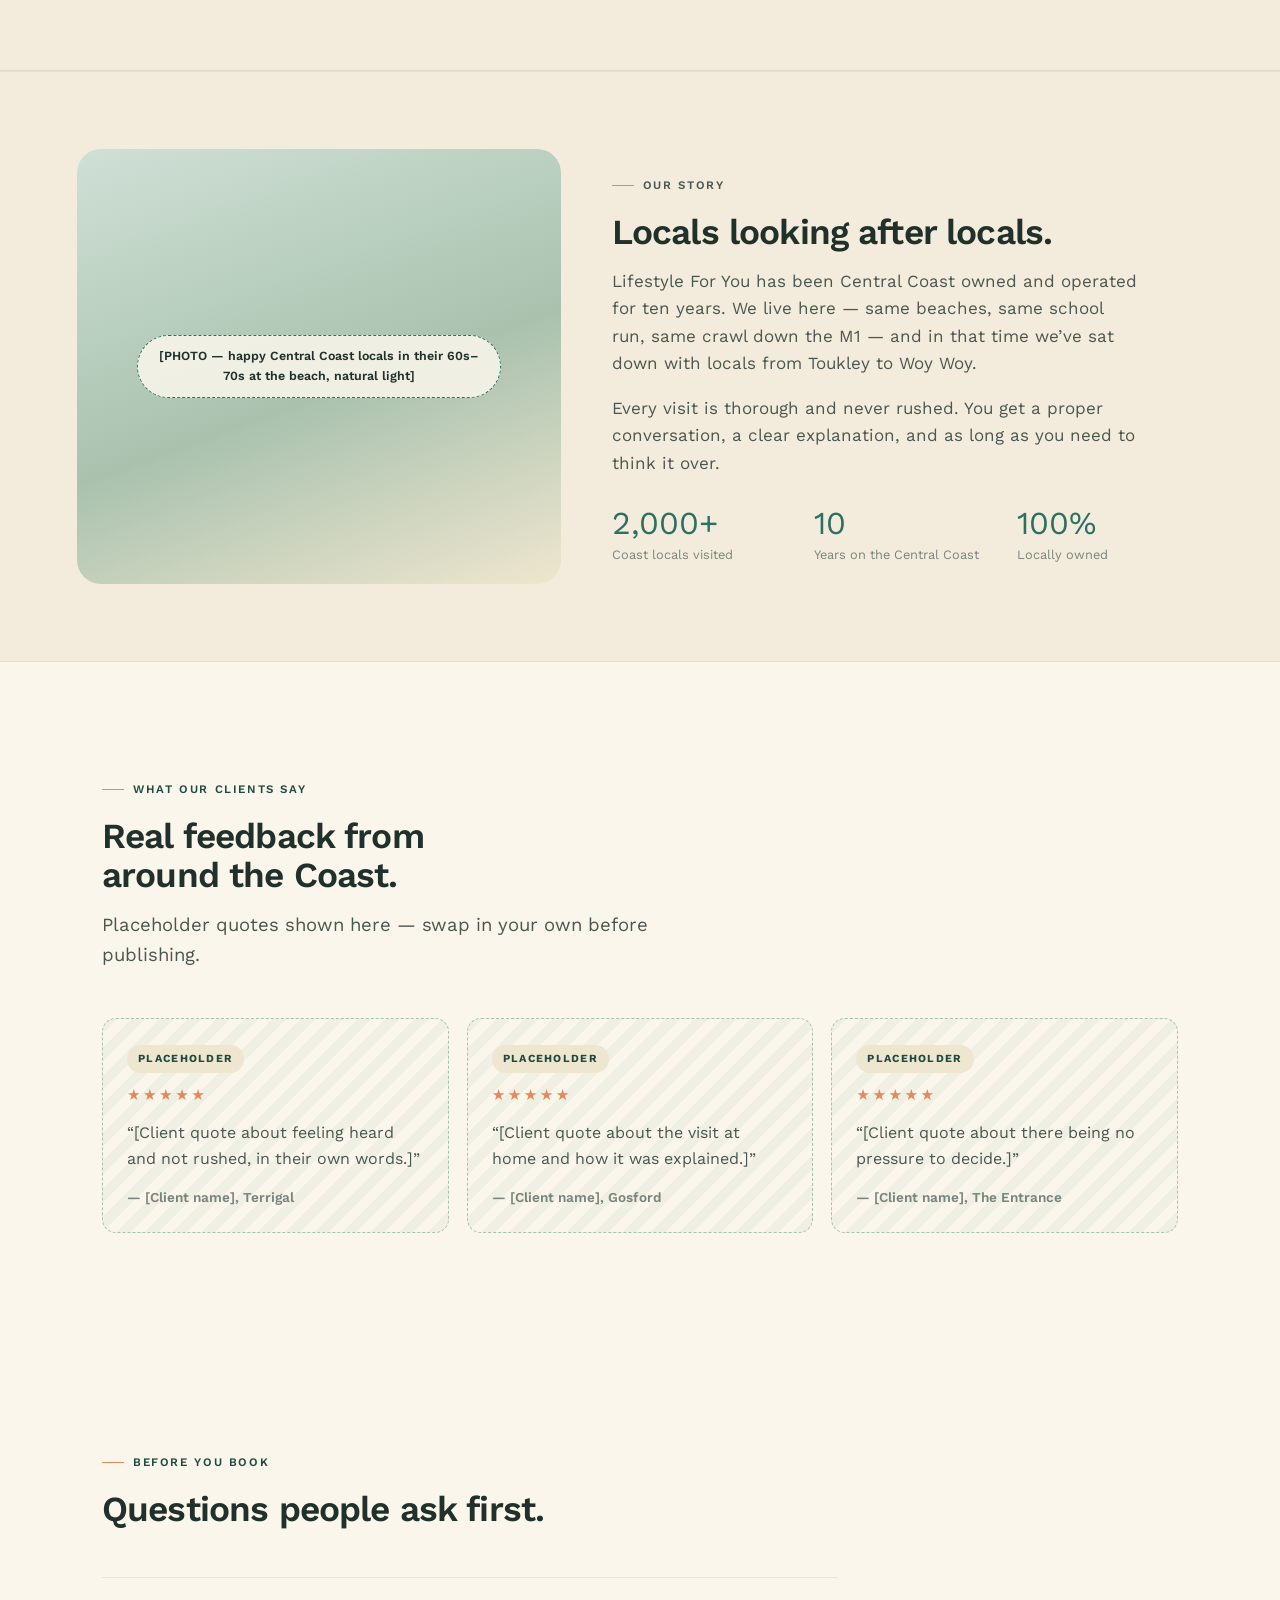
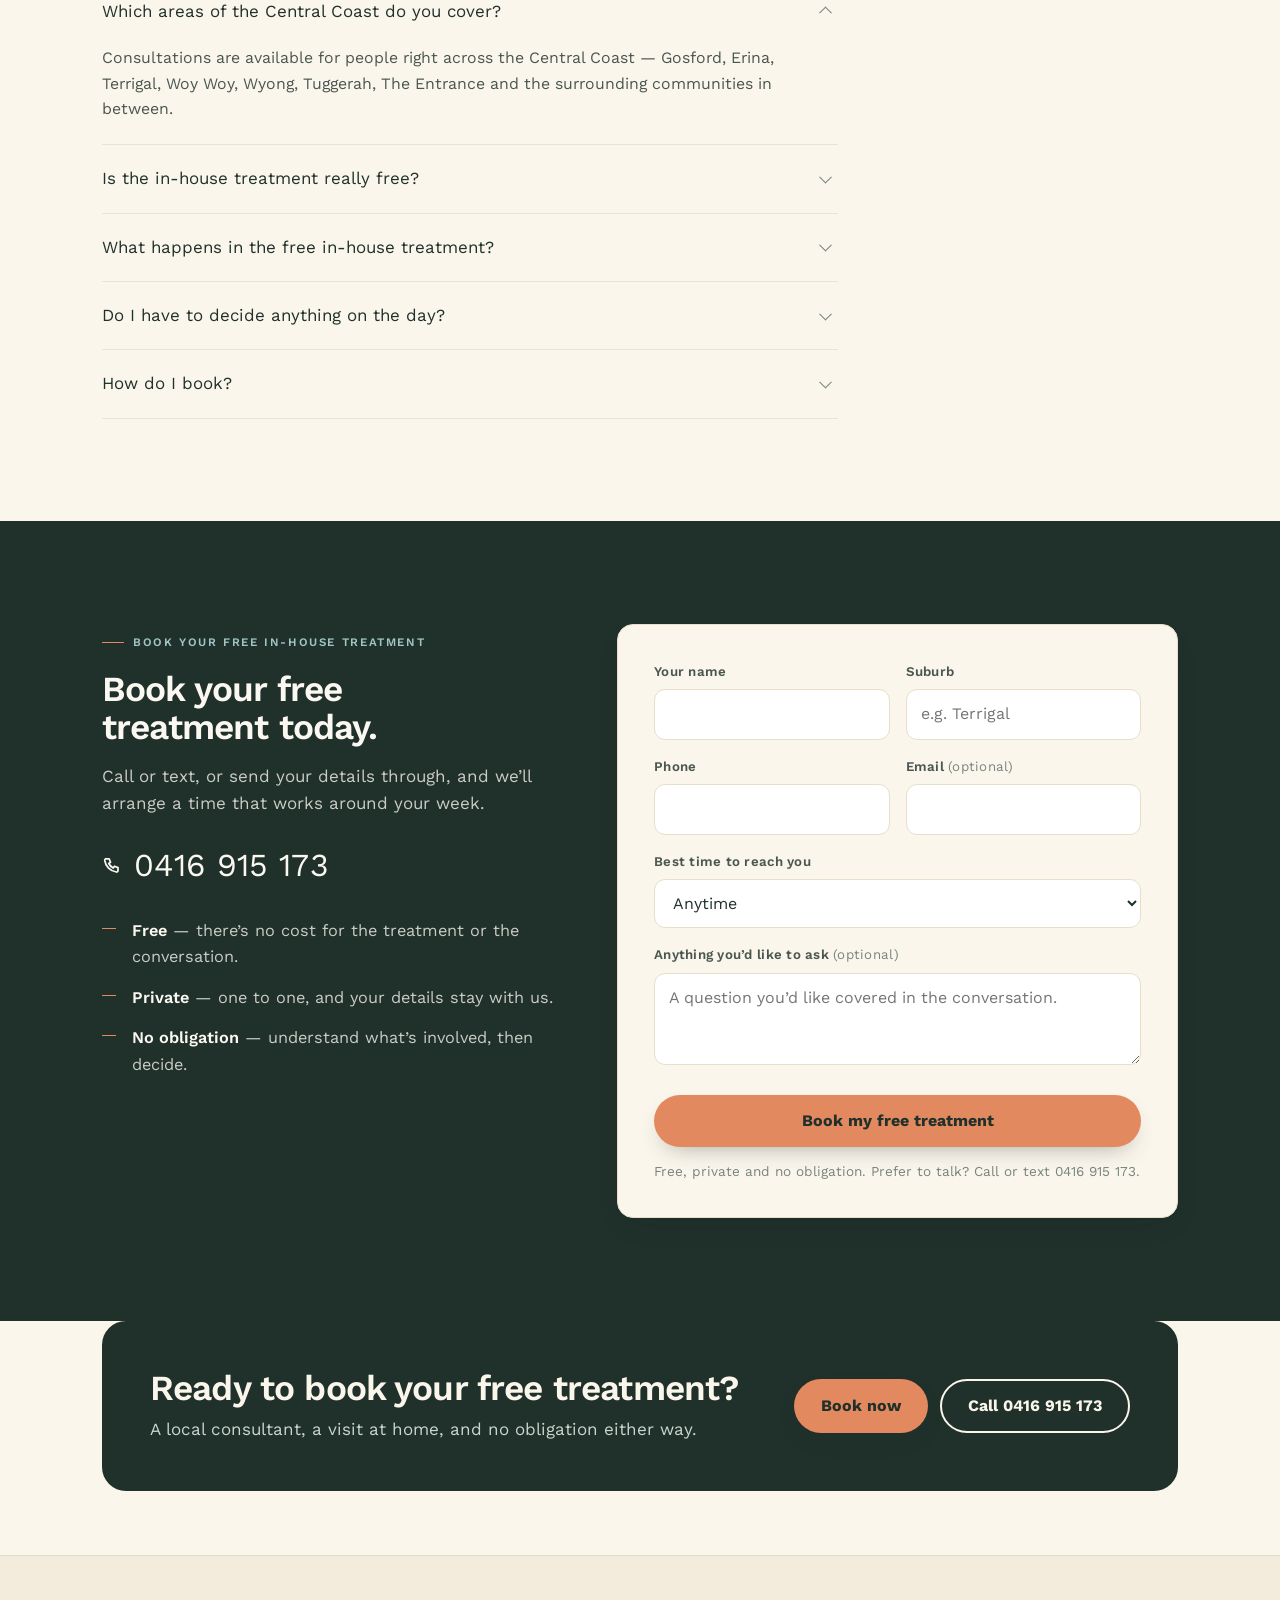
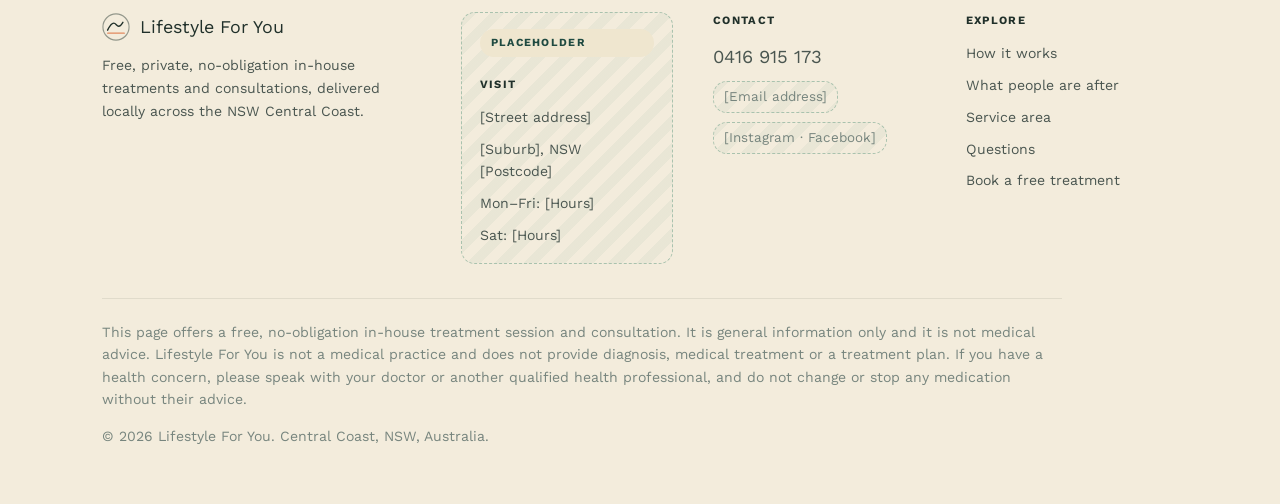
==== commit 54f9a3ab: "Drop the display serif and brief a Terrigal photo Headings move off Fraunces onto Work Sans, so the " ====
--- a/central-coast/index.html
+++ b/central-coast/index.html
@@ -66,7 +66,7 @@
 
 <link rel="preconnect" href="https://fonts.googleapis.com">
 <link rel="preconnect" href="https://fonts.gstatic.com" crossorigin>
-<link href="https://fonts.googleapis.com/css2?family=Fraunces:ital,opsz,wght@0,9..144,400;0,9..144,500;0,9..144,600;1,9..144,500&family=Work+Sans:wght@400;500;600;700&display=swap" rel="stylesheet">
+<link href="https://fonts.googleapis.com/css2?family=Work+Sans:wght@400;500;600;700&display=swap" rel="stylesheet">
 
 <!-- Structured data.
      Service + areaServed, not LocalBusiness-with-an-address: there is no
@@ -162,8 +162,9 @@
    interactive elements, and a single warm banksia ochre used sparingly as
    the accent. Light-only by choice, with every surface painted explicitly.
 
-   Type: Fraunces (soft optical serif) for headlines — warm and established
-   without being ornate; Inter for reading and UI.
+   Type: Work Sans throughout — 600 at tight tracking for headlines, 400/500
+   for reading and UI. The supplied design paired a display serif with it;
+   the serif was dropped at the client's request.
 
    Imagery is hand-built inline SVG, not photography. That is a deliberate
    placeholder decision: generic overseas stock would read instantly as
@@ -217,17 +218,17 @@
 }
 
 h1,h2,h3{
-  font-family:'Fraunces','Iowan Old Style',Georgia,serif;
-  font-weight:500;
-  letter-spacing:-.012em;
-  line-height:1.12;
+  font-family:'Work Sans',ui-sans-serif,system-ui,sans-serif;
+  font-weight:600;
+  letter-spacing:-.024em;
+  line-height:1.1;
   color:var(--ink);
   margin:0;
   text-wrap:balance;
 }
-h1{font-size:clamp(2.05rem,5.4vw,3.5rem);}
-h2{font-size:clamp(1.62rem,3.6vw,2.5rem);}
-h3{font-size:1.14rem;line-height:1.3;letter-spacing:-.005em;}
+h1{font-size:clamp(1.95rem,4.7vw,3.05rem);}
+h2{font-size:clamp(1.55rem,3.2vw,2.2rem);}
+h3{font-size:1.1rem;line-height:1.32;letter-spacing:-.012em;}
 p{margin:0 0 1em 0;}
 p:last-child{margin-bottom:0;}
 a{color:var(--sea-deep);}
@@ -296,7 +297,7 @@
 }
 .wordmark svg{flex:none;}
 .wordmark b{
-  font-family:'Fraunces',Georgia,serif;font-weight:500;font-size:1.12rem;
+  font-family:'Work Sans',sans-serif;font-weight:500;font-size:1.12rem;
   letter-spacing:-.01em;line-height:1.1;display:block;
 }
 .wordmark small{
@@ -435,8 +436,8 @@
   margin:clamp(28px,4vw,40px) 0 0 0;padding:24px 0 0 0;
   border-top:1px solid var(--line);
   max-width:40rem;
-  font-family:'Fraunces',Georgia,serif;font-size:clamp(1.14rem,2.3vw,1.42rem);
-  line-height:1.38;color:var(--ink);
+  font-family:'Work Sans',sans-serif;font-weight:500;font-size:clamp(1.1rem,2.2vw,1.34rem);
+  line-height:1.42;color:var(--ink);
 }
 
 
@@ -463,14 +464,13 @@
   box-shadow:var(--shadow);
 }
 .pp-n{
-  flex:none;font-family:'Fraunces',Georgia,serif;font-size:.92rem;
+  flex:none;font-family:'Work Sans',sans-serif;font-size:.92rem;
   color:var(--ochre);letter-spacing:.06em;padding-top:.22em;
 }
 .painpoints p{
   margin:0;
-  font-family:'Fraunces',Georgia,serif;
-  font-size:clamp(1.06rem,1.9vw,1.24rem);
-  line-height:1.34;color:var(--text-soft);
+  font-size:clamp(1rem,1.7vw,1.14rem);
+  line-height:1.42;color:var(--text-soft);
 }
 .painpoints strong{font-weight:600;color:var(--ink);}
 @media (prefers-reduced-motion:reduce){.painpoints li:hover{transform:none;}}
@@ -501,9 +501,11 @@
   .split.reverse > *:first-child{order:2;}
 }
 .scene-card{
-  border-radius:var(--radius);overflow:hidden;background:var(--sand);
+  position:relative;border-radius:var(--radius);overflow:hidden;background:var(--sand);
   border:1px solid var(--line-soft);box-shadow:var(--shadow);
-}
+  display:flex;align-items:center;justify-content:center;
+}
+.scene-tag{position:absolute;z-index:2;}
 .scene-card svg{display:block;width:100%;height:auto;}
 
 /* ---------- consultation steps ---------- */
@@ -516,7 +518,7 @@
 .step{background:var(--bone);padding:clamp(24px,3vw,32px);}
 .band-ink .step{background:var(--ink-2);}
 .step-n{
-  font-family:'Fraunces',Georgia,serif;font-size:.95rem;font-weight:500;
+  font-family:'Work Sans',sans-serif;font-size:.95rem;font-weight:500;
   color:var(--ochre);margin:0 0 14px 0;letter-spacing:.06em;
 }
 .step h3{margin-bottom:9px;}
@@ -542,7 +544,7 @@
 .area-list{
   display:flex;flex-wrap:wrap;justify-content:center;align-items:center;
   gap:10px 0;margin:26px auto 0 auto;max-width:44rem;
-  font-family:'Fraunces',Georgia,serif;font-size:clamp(1rem,2vw,1.2rem);
+  font-family:'Work Sans',sans-serif;font-weight:600;font-size:clamp(1rem,2vw,1.15rem);
   color:var(--ink);line-height:1.4;
 }
 .area-list li{list-style:none;display:inline-flex;align-items:center;}
@@ -561,7 +563,7 @@
 .faq details:first-of-type{border-top:1px solid var(--line-soft);}
 .faq summary{
   list-style:none;cursor:pointer;padding:20px 40px 20px 0;position:relative;
-  font-family:'Fraunces',Georgia,serif;font-size:1.06rem;color:var(--ink);
+  font-family:'Work Sans',sans-serif;font-size:1.06rem;color:var(--ink);
 }
 .faq summary::-webkit-details-marker{display:none;}
 .faq summary::after{
@@ -633,7 +635,7 @@
 .about-copy p{color:var(--text-soft);max-width:48ch;}
 .stats{margin-top:30px;}
 .stat-row{display:grid;grid-template-columns:repeat(3,1fr);gap:16px;}
-.stat .num{font-family:'Fraunces',Georgia,serif;font-size:clamp(1.5rem,3vw,2rem);color:var(--sea);line-height:1;}
+.stat .num{font-family:'Work Sans',sans-serif;font-size:clamp(1.5rem,3vw,2rem);color:var(--sea);line-height:1;}
 .stat-label{font-size:.8rem;color:var(--text-faint);margin-top:6px;}
 
 /* ---------- testimonials ---------- */
@@ -685,7 +687,7 @@
 .foot-brand p{margin:0;max-width:34ch;}
 .foot-logo{
   display:flex;align-items:center;gap:10px;color:var(--ink);
-  font-family:'Fraunces',Georgia,serif;font-size:1.12rem;margin-bottom:4px;
+  font-family:'Work Sans',sans-serif;font-size:1.12rem;margin-bottom:4px;
 }
 .ph-inline{
   display:inline-block;padding:4px 10px;font-size:.84rem;width:fit-content;
@@ -775,14 +777,14 @@
 .header-tel:hover{color:var(--sea-deep);}
 .btn-call{gap:9px;}
 .footer-tel{
-  font-family:'Fraunces',Georgia,serif;font-size:1.15rem;color:var(--ink);
+  font-family:'Work Sans',sans-serif;font-size:1.15rem;color:var(--ink);
   text-decoration:none;
 }
 .footer-tel:hover{color:var(--sea-deep);}
 .big-tel{margin:22px 0 0 0;}
 .big-tel a{
   display:inline-flex;align-items:center;gap:12px;
-  font-family:'Fraunces',Georgia,serif;font-size:clamp(1.5rem,3.4vw,2rem);
+  font-family:'Work Sans',sans-serif;font-size:clamp(1.5rem,3.4vw,2rem);
   color:#FBF8F2;text-decoration:none;letter-spacing:.01em;
 }
 .big-tel a:hover{color:#9FC6C4;}
@@ -1053,6 +1055,7 @@
   <section class="band band-sand">
     <div class="wrap split reverse">
       <div class="scene-card rise">
+          <span class="photo-tag scene-tag">[PHOTO &mdash; Terrigal Beach, Central Coast NSW]</span>
         <svg viewBox="0 0 620 440" aria-hidden="true" focusable="false">
           <defs>
             <linearGradient id="s2sky" x1="0" y1="0" x2="0" y2="1">
